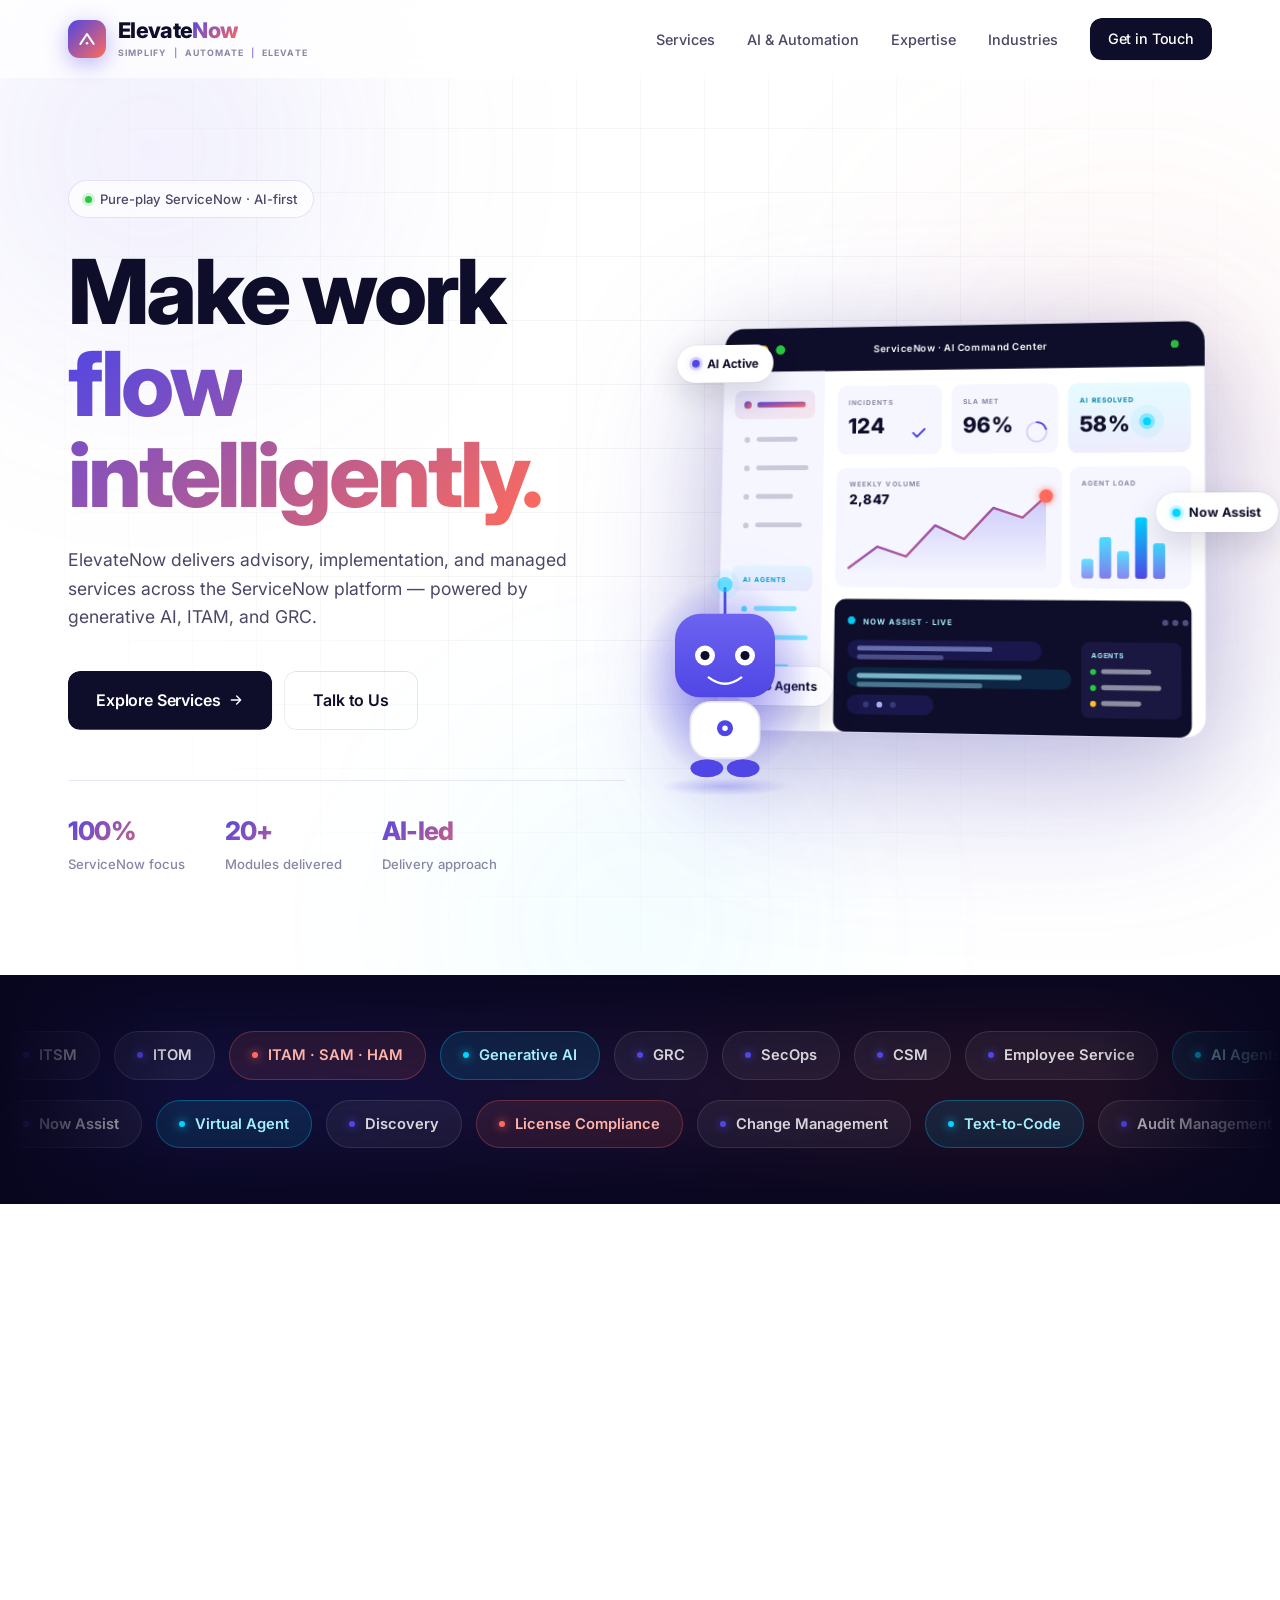
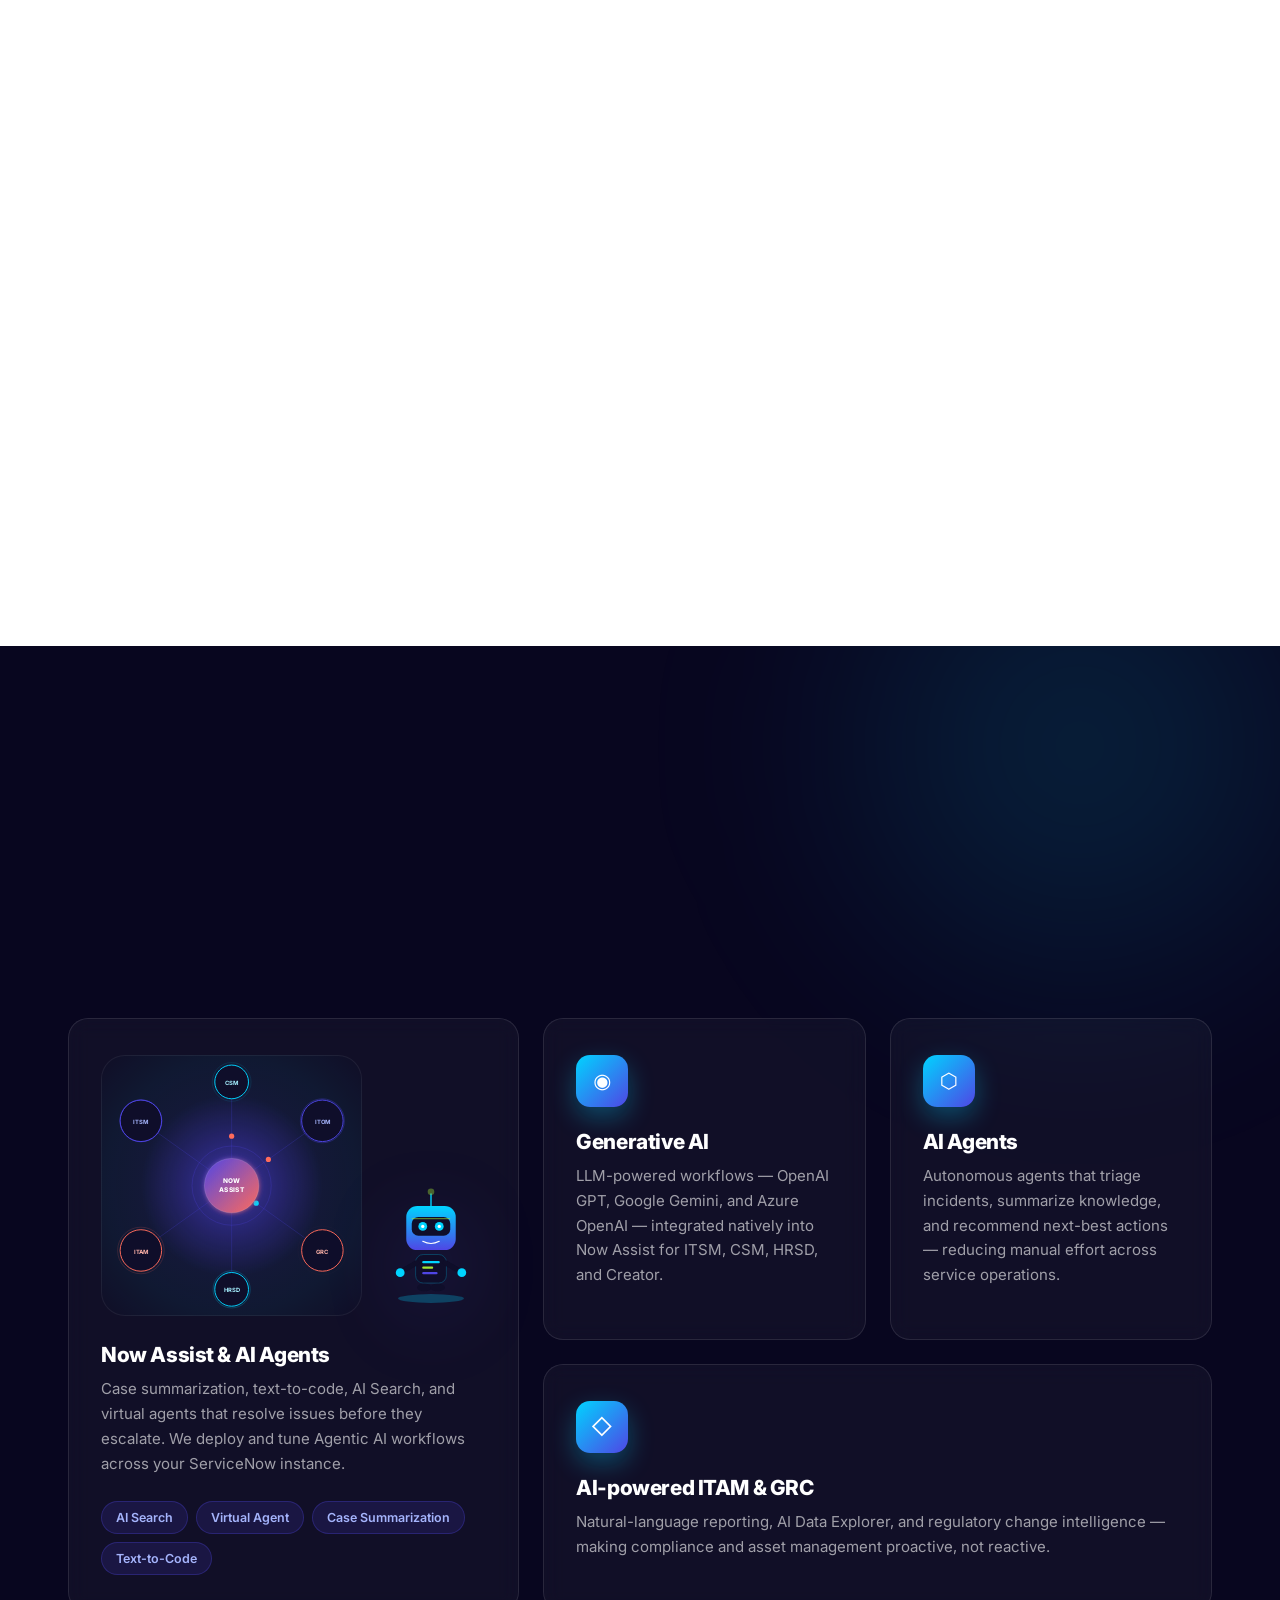
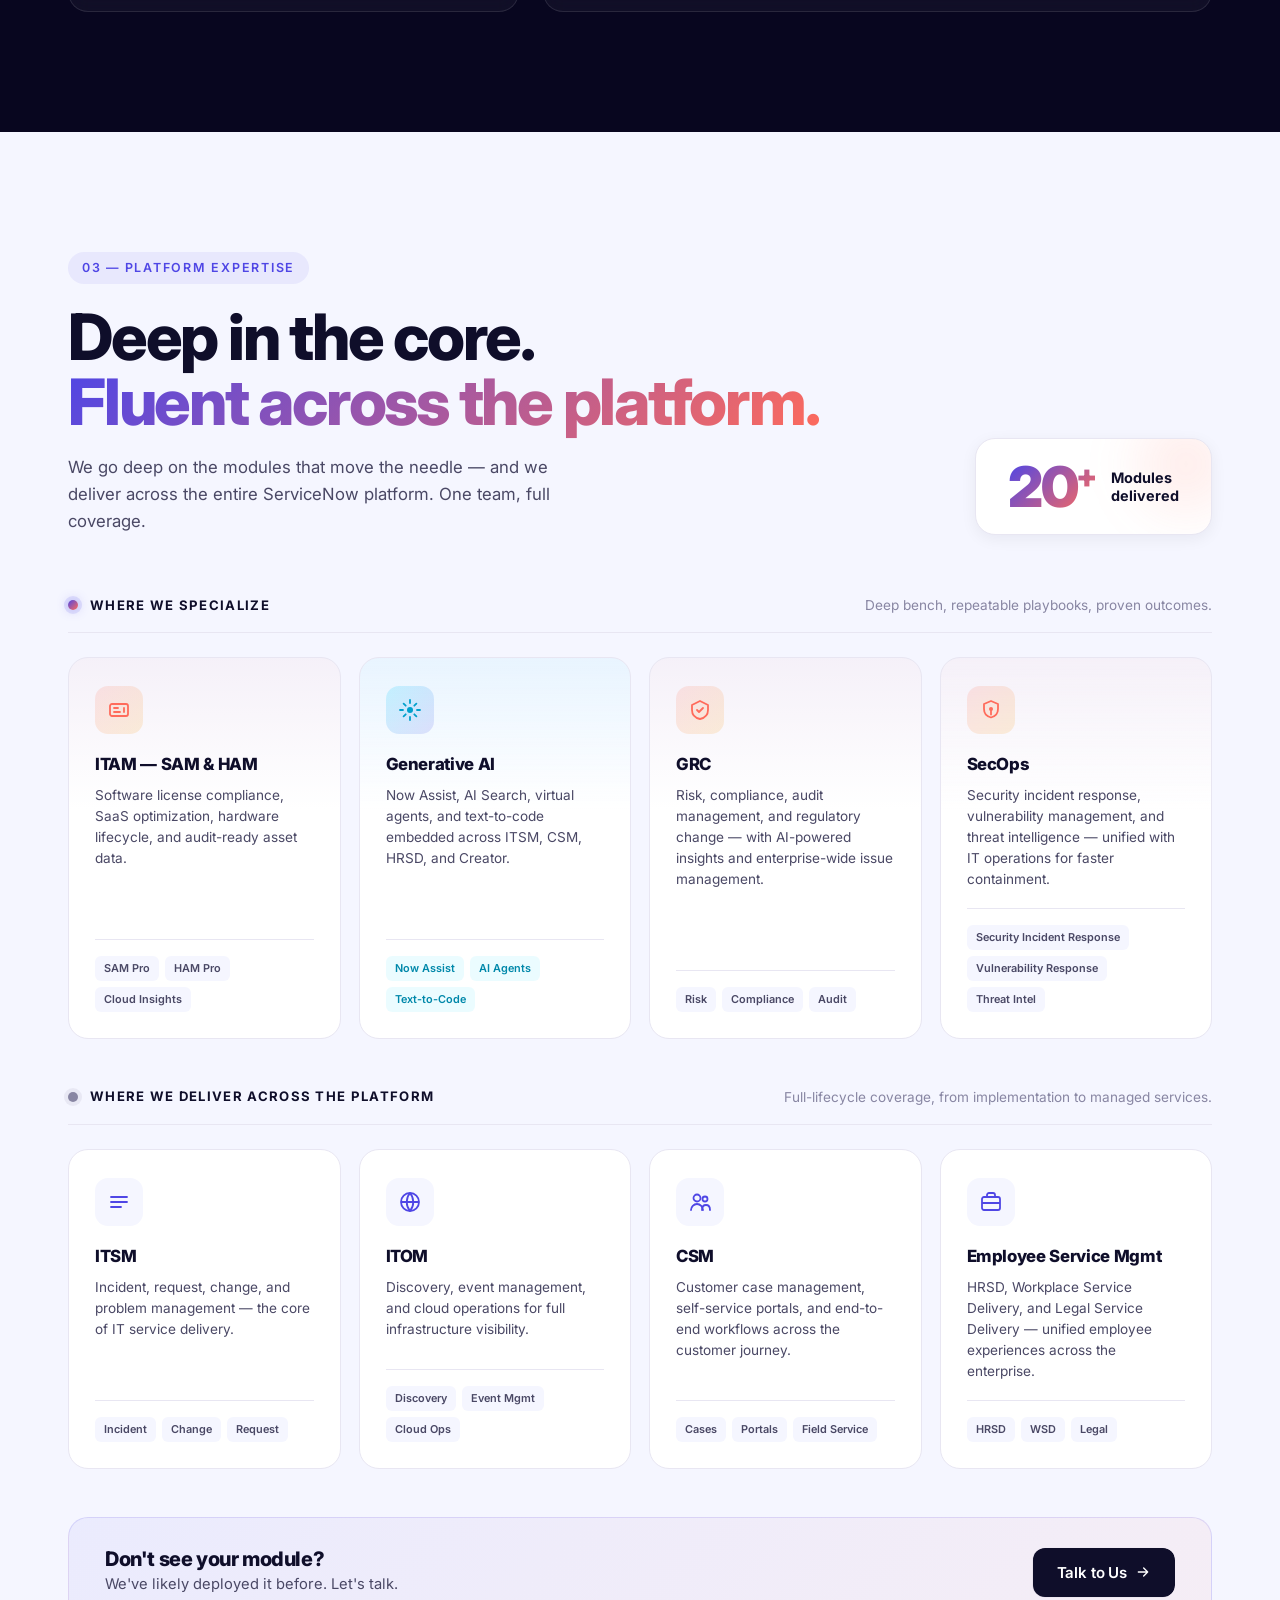
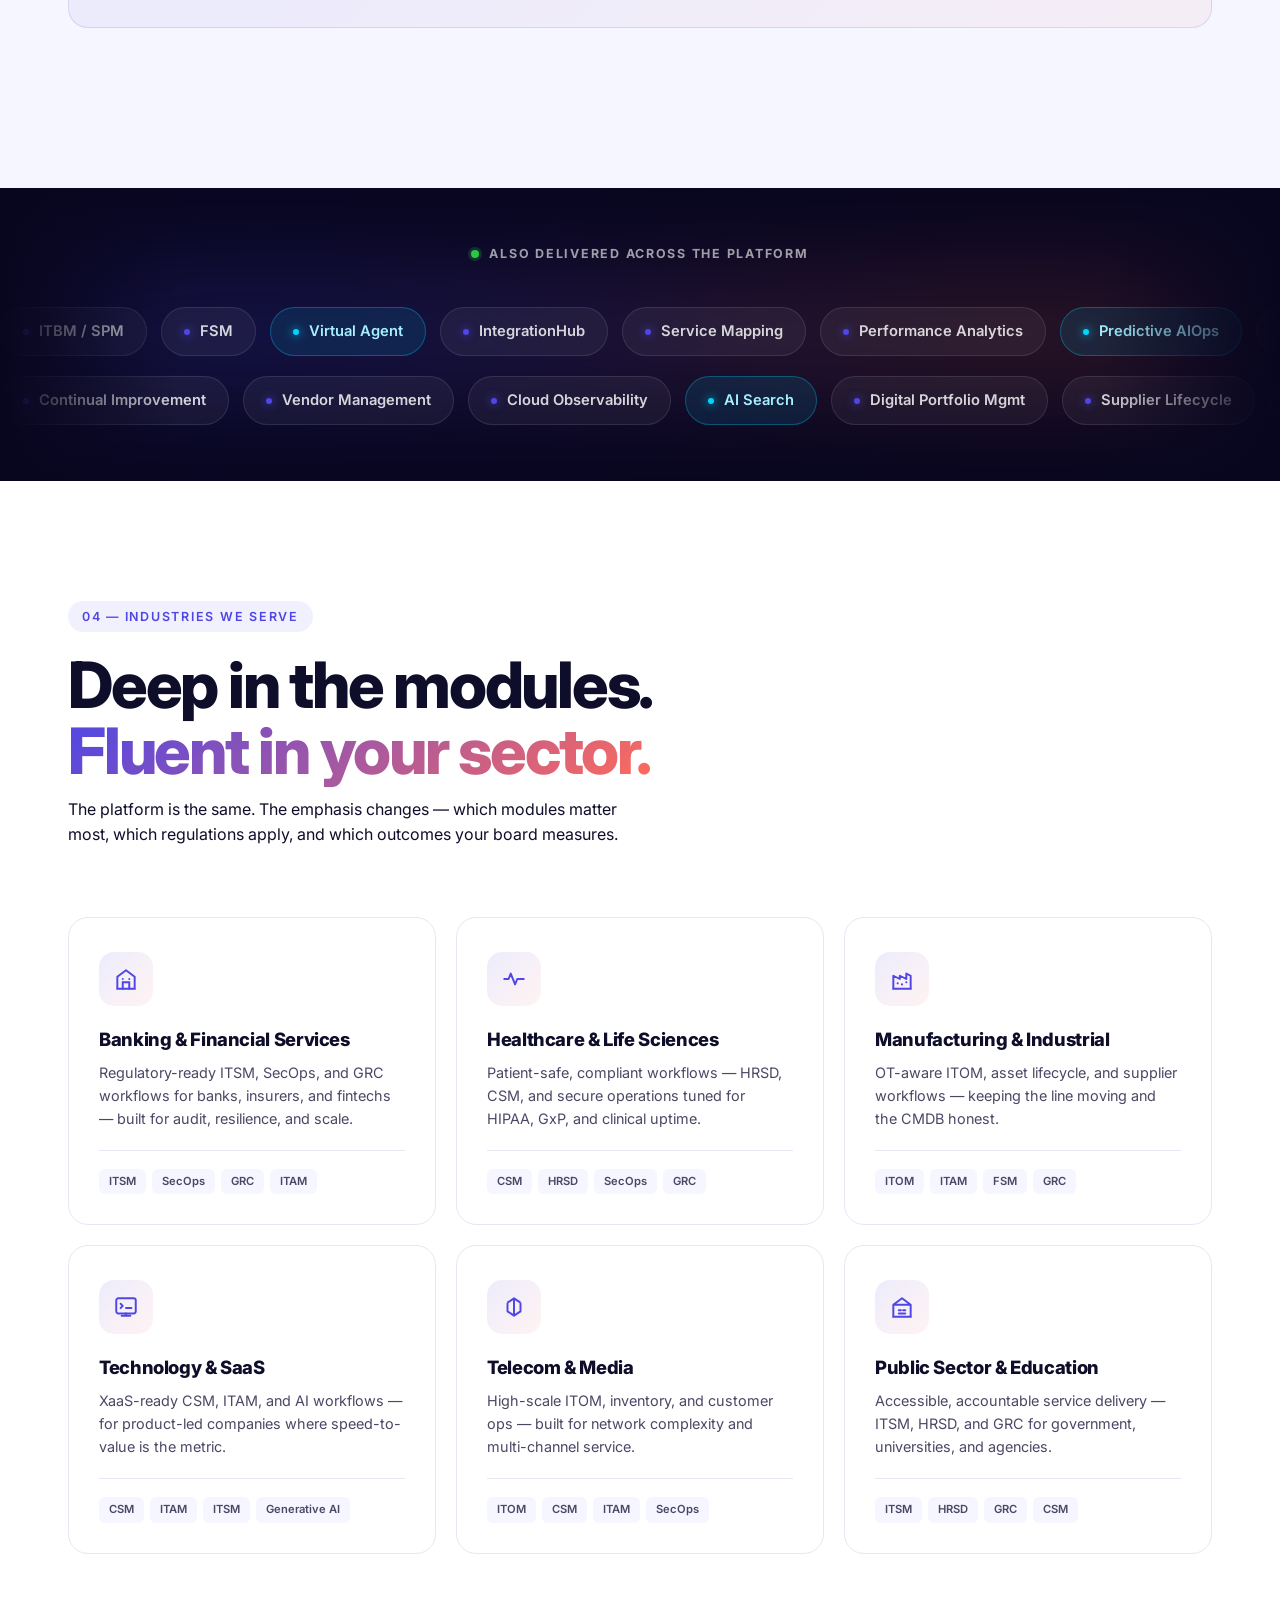
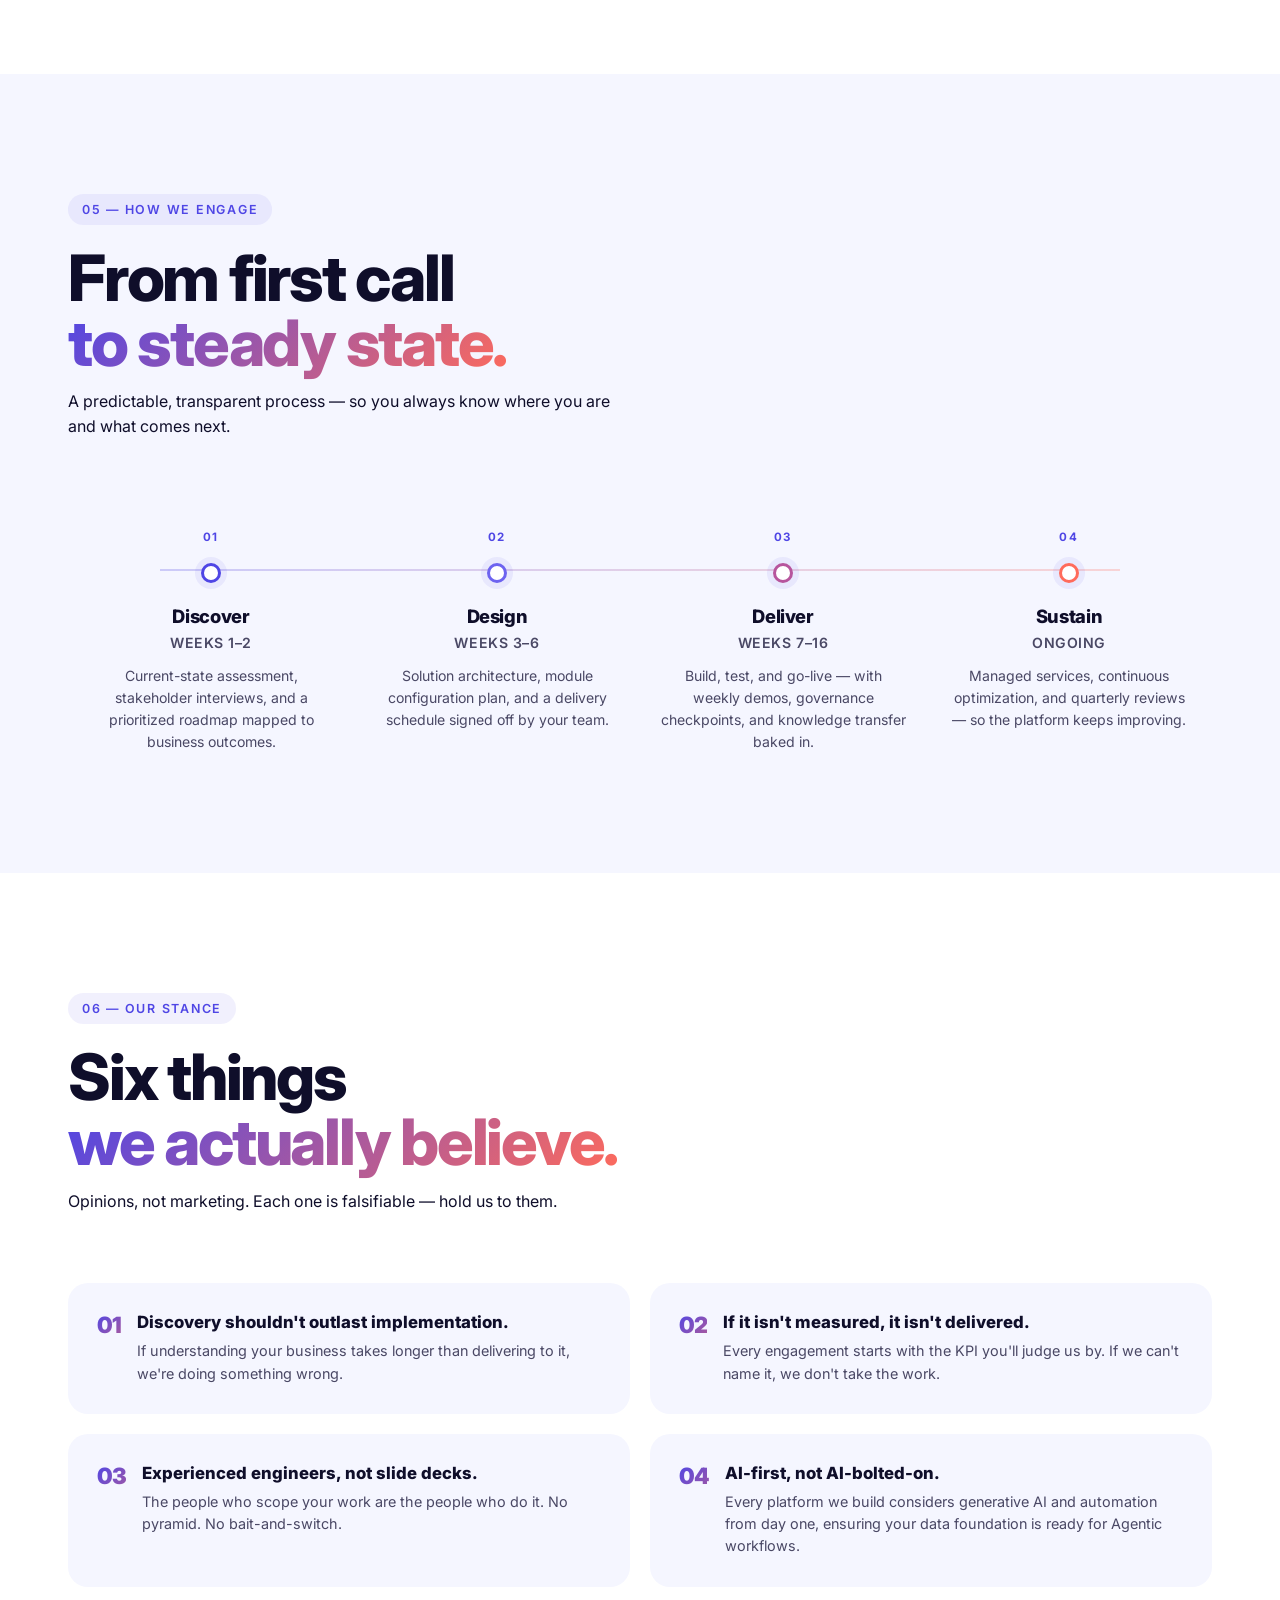
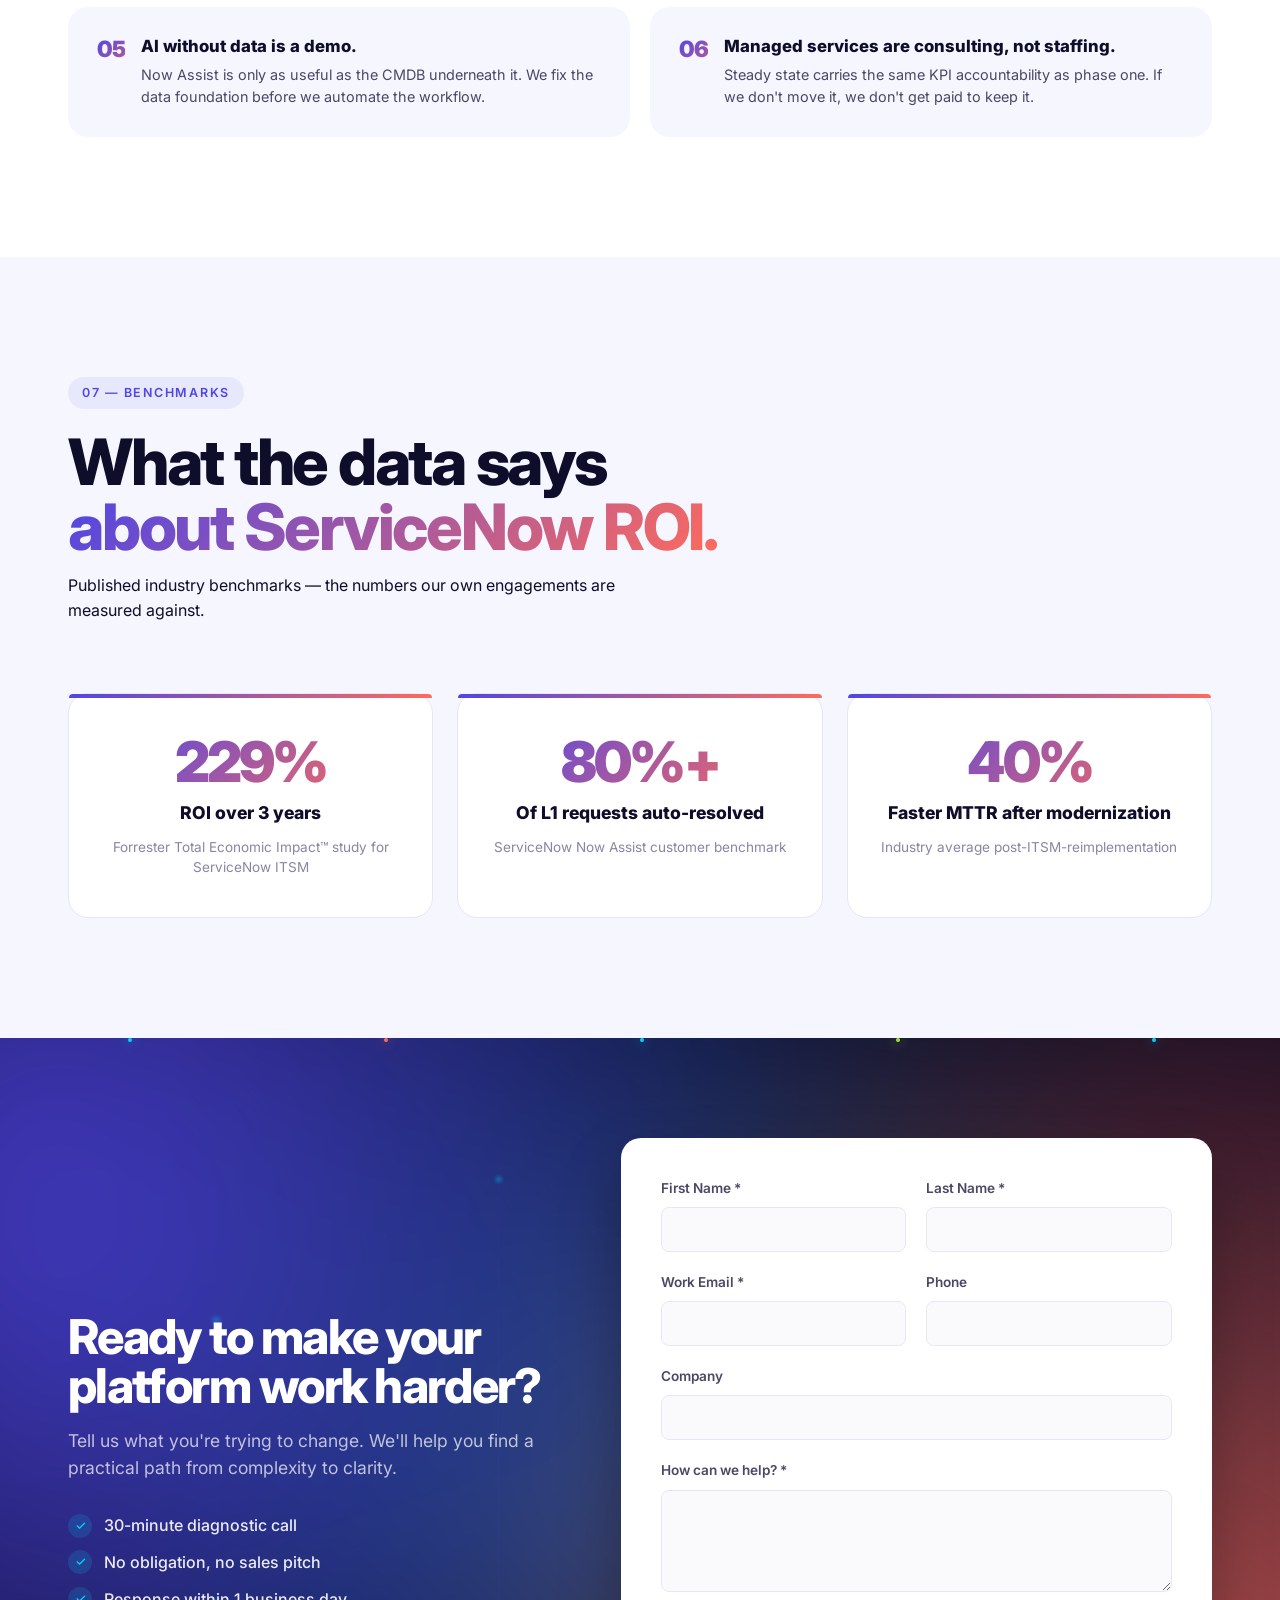
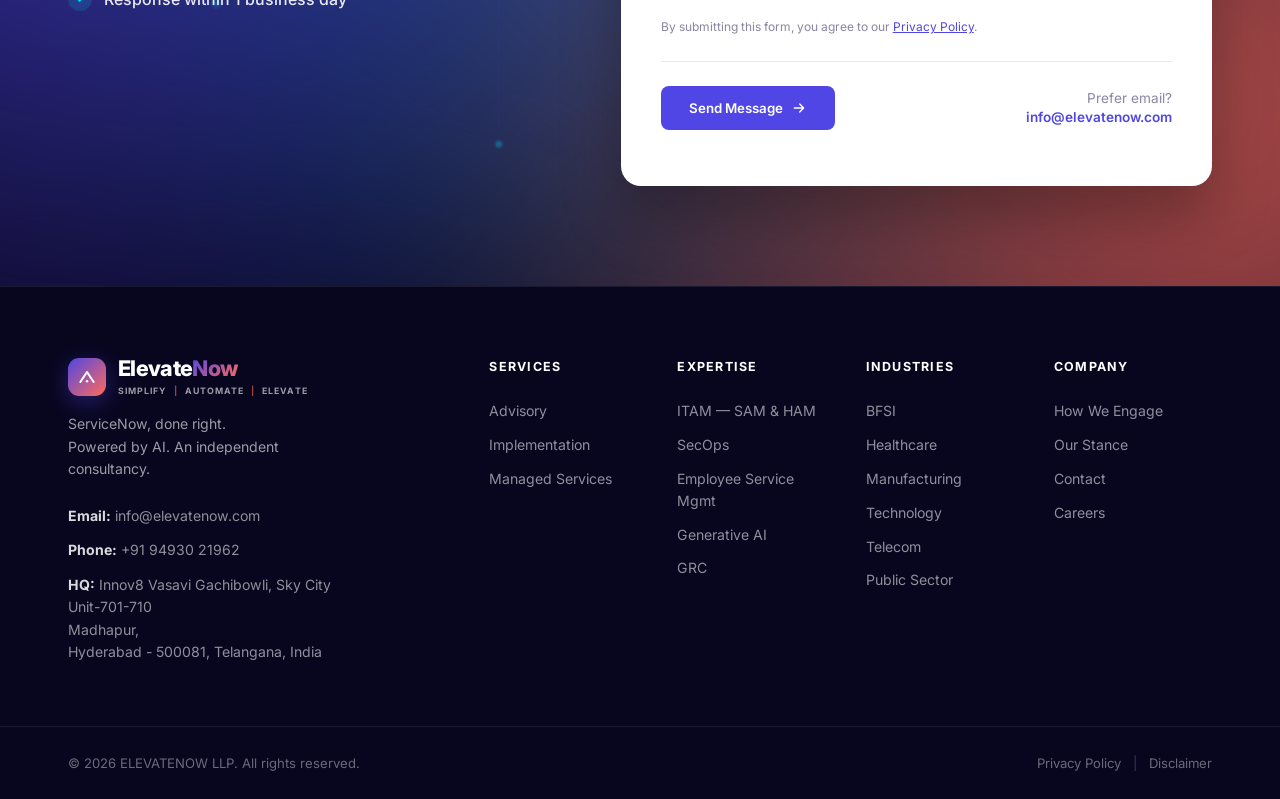
==== index.html @ a88c52c8 "Add files via upload" ====
<!DOCTYPE html>
<html lang="en">
<head>
<meta charset="UTF-8">
<meta name="viewport" content="width=device-width, initial-scale=1.0">
<title>ElevateNow — ServiceNow, AI & Workflow Automation</title>
<meta name="description" content="ElevateNow — pure-play ServiceNow partner. ITSM, ITOM, ITAM, SecOps, GenAI, GRC, and managed services across the platform.">
<link rel="preconnect" href="https://fonts.googleapis.com">
<link rel="preconnect" href="https://fonts.gstatic.com" crossorigin>
<link href="https://fonts.googleapis.com/css2?family=Inter:wght@400;500;600;700;800;900&display=swap" rel="stylesheet">
<link rel="stylesheet" href="css/style.css">
<link rel="stylesheet" href="css/ai-visuals.css">
<link rel="stylesheet" href="css/mascots.css">
<!-- Favicon -->
<link rel="icon" href="data:image/svg+xml,%3Csvg xmlns='http://www.w3.org/2000/svg' viewBox='0 0 32 32'%3E%3Cdefs%3E%3ClinearGradient id='g' x1='0' y1='0' x2='1' y2='1'%3E%3Cstop offset='0%25' stop-color='%234F46E5'/%3E%3Cstop offset='100%25' stop-color='%23FF6B5B'/%3E%3C/linearGradient%3E%3C/defs%3E%3Crect width='32' height='32' rx='8' fill='url(%23g)'/%3E%3Cpath d='M8 22L16 10l8 12' stroke='%23fff' stroke-width='2.5' stroke-linecap='round' stroke-linejoin='round' fill='none'/%3E%3Ccircle cx='16' cy='20' r='1.5' fill='%23fff'/%3E%3C/svg%3E" type="image/svg+xml">
<script type="application/ld+json">
{"@context":"https://schema.org","@type":"Organization","name":"ElevateNow","url":"https://elevatenow.com","description":"Pure-play ServiceNow consulting partner — outcome-anchored scoping, ITSM, ITOM, ITAM, SecOps, GRC, and Generative AI."}
</script>
</head>
<body>

<!-- ===== NAV ===== -->
<nav class="nav">
  <div class="nav-inner">
    <a href="#" class="logo">
      <span class="logo-mark">
        <svg viewBox="0 0 24 24" width="20" height="20" fill="none">
          <path d="M4 18L12 6l8 12" stroke="currentColor" stroke-width="2.5" stroke-linecap="round" stroke-linejoin="round"/>
          <circle cx="12" cy="17" r="1.5" fill="currentColor"/>
        </svg>
      </span>
      <div class="logo-text-wrapper">
        <div class="logo-text-main">
          <span class="logo-elevate">Elevate</span><span class="logo-now">Now</span>
        </div>
        <div class="logo-tagline">
          Simplify <span class="logo-sep">|</span> Automate <span class="logo-sep">|</span> Elevate
        </div>
      </div>
    </a>
    <ul class="nav-links">
      <li><a href="#services">Services</a></li>
      <li><a href="#ai">AI &amp; Automation</a></li>
      <li><a href="#expertise">Expertise</a></li>
      <li><a href="#industries">Industries</a></li>
      <li><a href="#contact" class="btn btn-sm btn-primary">Get in Touch</a></li>
    </ul>
    <button class="nav-burger" aria-label="Menu"><span></span><span></span><span></span></button>
  </div>
</nav>

<!-- ===== HERO ===== -->
<header class="hero">
  <div class="hero-bg">
    <div class="mesh mesh-1"></div>
    <div class="mesh mesh-2"></div>
    <div class="mesh mesh-3"></div>
    <div class="hero-grid"></div>
  </div>

  <div class="container hero-inner">
    <div class="hero-content">
      <div class="hero-pill">
        <span class="dot"></span>
        Pure-play ServiceNow · AI-first
      </div>
      <h1 class="hero-title">
        Make work<br>
        <em>flow intelligently.</em>
      </h1>
      <p class="hero-sub">
        ElevateNow delivers advisory, implementation, and managed services
        across the ServiceNow platform — powered by generative AI, ITAM, and GRC.
      </p>
      <div class="hero-actions">
        <a href="#services" class="btn btn-primary btn-lg">
          Explore Services
          <svg width="16" height="16" viewBox="0 0 24 24" fill="none"><path d="M5 12h14M13 6l6 6-6 6" stroke="currentColor" stroke-width="2" stroke-linecap="round" stroke-linejoin="round"/></svg>
        </a>
        <a href="#contact" class="btn btn-ghost btn-lg">Talk to Us</a>
      </div>
      <div class="hero-metrics">
        <div><strong>100%</strong><span>ServiceNow focus</span></div>
        <div><strong>20+</strong><span>Modules delivered</span></div>
        <div><strong>AI-led</strong><span>Delivery approach</span></div>
      </div>
    </div>

    <!-- HERO DASHBOARD + NOVA -->
    <div class="hero-visual">
      <div class="dashboard-frame">
        <svg viewBox="0 0 520 440" xmlns="http://www.w3.org/2000/svg" class="hero-svg">
          <defs>
            <linearGradient id="hGradA" x1="0" y1="0" x2="1" y2="1">
              <stop offset="0%" stop-color="#4F46E5"/>
              <stop offset="100%" stop-color="#FF6B5B"/>
            </linearGradient>
            <linearGradient id="hGradB" x1="0" y1="0" x2="0" y2="1">
              <stop offset="0%" stop-color="#00D4FF"/>
              <stop offset="100%" stop-color="#4F46E5"/>
            </linearGradient>
            <linearGradient id="hArea" x1="0" y1="0" x2="0" y2="1">
              <stop offset="0%" stop-color="#4F46E5" stop-opacity="0.25"/>
              <stop offset="100%" stop-color="#4F46E5" stop-opacity="0"/>
            </linearGradient>
            <filter id="hGlow" x="-50%" y="-50%" width="200%" height="200%">
              <feGaussianBlur stdDeviation="4" result="blur"/>
              <feMerge>
                <feMergeNode in="blur"/>
                <feMergeNode in="SourceGraphic"/>
              </feMerge>
            </filter>
          </defs>

          <rect x="10" y="10" width="500" height="420" rx="20" fill="#fff" stroke="#E8E6F2"/>
          <rect x="10" y="10" width="500" height="46" rx="20" fill="#0F0E2A"/>
          <rect x="10" y="36" width="500" height="20" fill="#0F0E2A"/>
          <circle cx="34" cy="33" r="5" fill="#FF5F57"/>
          <circle cx="52" cy="33" r="5" fill="#FEBC2E"/>
          <circle cx="70" cy="33" r="5" fill="#28C840"/>
          <text x="260" y="37" text-anchor="middle" fill="#fff" font-size="10" font-weight="600" font-family="Inter" letter-spacing="0.5">ServiceNow · AI Command Center</text>
          <circle cx="480" cy="33" r="4" fill="#28C840"><animate attributeName="opacity" values="1;0.3;1" dur="1.8s" repeatCount="indefinite"/></circle>

          <rect x="10" y="56" width="108" height="374" fill="#F5F6FF"/>
          <rect x="10" y="410" width="108" height="20" fill="#F5F6FF"/>
          <rect x="22" y="76" width="86" height="30" rx="8" fill="url(#hGradA)" opacity="0.12"/>
          <circle cx="36" cy="91" r="4" fill="url(#hGradA)"/>
          <rect x="46" y="88" width="52" height="6" rx="3" fill="url(#hGradA)"/>
          <circle cx="36" cy="128" r="3" fill="#8886A3" opacity="0.4"/><rect x="46" y="125" width="44" height="5" rx="2.5" fill="#8886A3" opacity="0.4"/>
          <circle cx="36" cy="158" r="3" fill="#8886A3" opacity="0.4"/><rect x="46" y="155" width="56" height="5" rx="2.5" fill="#8886A3" opacity="0.4"/>
          <circle cx="36" cy="188" r="3" fill="#8886A3" opacity="0.4"/><rect x="46" y="185" width="40" height="5" rx="2.5" fill="#8886A3" opacity="0.4"/>
          <circle cx="36" cy="218" r="3" fill="#8886A3" opacity="0.4"/><rect x="46" y="215" width="50" height="5" rx="2.5" fill="#8886A3" opacity="0.4"/>
          <rect x="22" y="260" width="86" height="26" rx="8" fill="url(#hGradB)" opacity="0.08"/>
          <text x="34" y="277" font-size="7" font-weight="700" font-family="Inter" fill="#00A0CC" letter-spacing="1">AI AGENTS</text>
          <circle cx="36" cy="305" r="3" fill="#00D4FF" opacity="0.7"/><rect x="46" y="302" width="46" height="5" rx="2.5" fill="#00D4FF" opacity="0.5"/>
          <circle cx="36" cy="335" r="3" fill="#00D4FF" opacity="0.7"/><rect x="46" y="332" width="58" height="5" rx="2.5" fill="#00D4FF" opacity="0.5"/>
          <circle cx="36" cy="365" r="3" fill="#00D4FF" opacity="0.7"/><rect x="46" y="362" width="38" height="5" rx="2.5" fill="#00D4FF" opacity="0.5"/>

          <rect x="132" y="72" width="110" height="72" rx="10" fill="#F5F6FF"/>
          <text x="144" y="92" font-size="7" font-weight="700" font-family="Inter" fill="#8886A3" letter-spacing="1">INCIDENTS</text>
          <text x="144" y="122" font-size="22" font-weight="800" font-family="Inter" fill="#0F0E2A">124</text>
          <path d="M212 122 l4 4 l8 -8" stroke="#4F46E5" stroke-width="2" fill="none" stroke-linecap="round" stroke-linejoin="round"/>
          <rect x="252" y="72" width="110" height="72" rx="10" fill="#F5F6FF"/>
          <text x="264" y="92" font-size="7" font-weight="700" font-family="Inter" fill="#8886A3" letter-spacing="1">SLA MET</text>
          <text x="264" y="122" font-size="22" font-weight="800" font-family="Inter" fill="#0F0E2A">96%</text>
          <circle cx="340" cy="122" r="10" fill="none" stroke="#4F46E5" stroke-width="2" opacity="0.2"/>
          <path d="M340 112 a10 10 0 0 1 9.5 7" stroke="#4F46E5" stroke-width="2" fill="none" stroke-linecap="round"/>
          <rect x="372" y="72" width="124" height="72" rx="10" fill="url(#hGradB)" opacity="0.1"/>
          <text x="384" y="92" font-size="7" font-weight="700" font-family="Inter" fill="#0088AA" letter-spacing="1">AI RESOLVED</text>
          <text x="384" y="122" font-size="22" font-weight="800" font-family="Inter" fill="#0F0E2A">58%</text>
          <circle cx="452" cy="112" r="14" fill="#00D4FF" opacity="0.15"><animate attributeName="r" values="14;18;14" dur="2.5s" repeatCount="indefinite"/><animate attributeName="opacity" values="0.15;0.05;0.15" dur="2.5s" repeatCount="indefinite"/></circle>
          <circle cx="452" cy="112" r="8" fill="#00D4FF" opacity="0.4"/><circle cx="452" cy="112" r="4" fill="#00D4FF"/>

          <rect x="132" y="158" width="234" height="124" rx="10" fill="#F5F6FF"/>
          <text x="146" y="178" font-size="7" font-weight="700" font-family="Inter" fill="#8886A3" letter-spacing="1">WEEKLY VOLUME</text>
          <text x="146" y="196" font-size="14" font-weight="800" font-family="Inter" fill="#0F0E2A">2,847</text>
          <path d="M146 262 L176 240 L206 250 L236 218 L266 232 L296 200 L326 210 L350 188 L350 268 L146 268 Z" fill="url(#hArea)"/>
          <path d="M146 262 L176 240 L206 250 L236 218 L266 232 L296 200 L326 210 L350 188" stroke="url(#hGradA)" stroke-width="2.5" fill="none" stroke-linecap="round" stroke-linejoin="round" stroke-dasharray="350" stroke-dashoffset="350"><animate attributeName="stroke-dashoffset" from="350" to="0" dur="2s" fill="freeze"/></path>
          <circle cx="350" cy="188" r="5" fill="#FF6B5B" filter="url(#hGlow)"><animate attributeName="r" values="5;7;5" dur="2s" repeatCount="indefinite"/></circle>

          <rect x="374" y="158" width="122" height="124" rx="10" fill="#F5F6FF"/>
          <text x="386" y="178" font-size="7" font-weight="700" font-family="Inter" fill="#8886A3" letter-spacing="1">AGENT LOAD</text>
          <rect x="386" y="252" width="12" height="20" rx="3" fill="url(#hGradB)" opacity="0.6"/><rect x="404" y="230" width="12" height="42" rx="3" fill="url(#hGradB)" opacity="0.7"/>
          <rect x="422" y="244" width="12" height="28" rx="3" fill="url(#hGradB)" opacity="0.65"/><rect x="440" y="210" width="12" height="62" rx="3" fill="url(#hGradB)"/>
          <rect x="458" y="236" width="12" height="36" rx="3" fill="url(#hGradB)" opacity="0.75"/>

          <rect x="132" y="294" width="364" height="136" rx="12" fill="#0F0E2A"/>
          <circle cx="150" cy="316" r="4" fill="#00D4FF"><animate attributeName="opacity" values="1;0.3;1" dur="1.8s" repeatCount="indefinite"/></circle>
          <text x="162" y="320" font-size="8" font-weight="700" font-family="Inter" fill="#A5EFFF" letter-spacing="1">NOW ASSIST · LIVE</text>
          <circle cx="470" cy="316" r="3" fill="#A5B4FC" opacity="0.4"/><circle cx="480" cy="316" r="3" fill="#A5B4FC" opacity="0.4"/><circle cx="490" cy="316" r="3" fill="#A5B4FC" opacity="0.4"/>
          <rect x="146" y="336" width="200" height="20" rx="10" fill="#4F46E5" opacity="0.18"/><rect x="156" y="342" width="140" height="5" rx="2.5" fill="#A5B4FC" opacity="0.55"/><rect x="156" y="351" width="90" height="5" rx="2.5" fill="#A5B4FC" opacity="0.35"/>
          <rect x="146" y="364" width="230" height="20" rx="10" fill="#00D4FF" opacity="0.12"/><rect x="156" y="370" width="170" height="5" rx="2.5" fill="#A5EFFF" opacity="0.7"/><rect x="156" y="379" width="130" height="5" rx="2.5" fill="#A5EFFF" opacity="0.4"/>
          <rect x="146" y="392" width="90" height="20" rx="10" fill="#4F46E5" opacity="0.18"/>
          <circle cx="166" cy="402" r="3" fill="#A5B4FC"><animate attributeName="opacity" values="1;0.2;1" dur="1.4s" repeatCount="indefinite"/></circle>
          <circle cx="180" cy="402" r="3" fill="#A5B4FC"><animate attributeName="opacity" values="0.2;1;0.2" dur="1.4s" repeatCount="indefinite"/></circle>
          <circle cx="194" cy="402" r="3" fill="#A5B4FC"><animate attributeName="opacity" values="1;0.2;1" dur="1.4s" repeatCount="indefinite"/></circle>
          <rect x="386" y="336" width="100" height="76" rx="8" fill="#1A1840"/>
          <text x="396" y="352" font-size="7" font-weight="700" font-family="Inter" fill="#A5EFFF" letter-spacing="0.8">AGENTS</text>
          <circle cx="398" cy="366" r="3" fill="#28C840"/><rect x="406" y="363" width="50" height="5" rx="2.5" fill="#fff" opacity="0.5"/>
          <circle cx="398" cy="382" r="3" fill="#28C840"/><rect x="406" y="379" width="60" height="5" rx="2.5" fill="#fff" opacity="0.5"/>
          <circle cx="398" cy="398" r="3" fill="#FEBC2E"/><rect x="406" y="395" width="40" height="5" rx="2.5" fill="#fff" opacity="0.5"/>
        </svg>

        <div class="dash-chip dash-chip-1"><span class="dash-chip-dot"></span> AI Active</div>
        <div class="dash-chip dash-chip-2"><span class="dash-chip-dot dash-chip-dot-cyan"></span> Now Assist</div>
        <div class="dash-chip dash-chip-3"><span class="dash-chip-dot dash-chip-dot-warm"></span> 6 Agents</div>
      </div>

      <!-- NOVA -->
      <div class="mascot mascot-nova" data-mascot="nova" aria-hidden="true">
        <svg viewBox="0 0 220 260" xmlns="http://www.w3.org/2000/svg">
          <defs>
            <linearGradient id="novaHead" x1="0" y1="0" x2="0" y2="1"><stop offset="0%" stop-color="#6D63F0"/><stop offset="100%" stop-color="#4F46E5"/></linearGradient>
            <radialGradient id="novaGlow"><stop offset="0%" stop-color="#4F46E5" stop-opacity="0.55"/><stop offset="100%" stop-color="#4F46E5" stop-opacity="0"/></radialGradient>
            <radialGradient id="novaGround"><stop offset="0%" stop-color="#4F46E5" stop-opacity="0.3"/><stop offset="100%" stop-color="#4F46E5" stop-opacity="0"/></radialGradient>
          </defs>
          <ellipse cx="110" cy="248" rx="70" ry="10" fill="url(#novaGround)"/>
          <ellipse cx="110" cy="130" rx="95" ry="110" fill="url(#novaGlow)"/>
          <line x1="110" y1="30" x2="110" y2="58" stroke="#4F46E5" stroke-width="3" stroke-linecap="round"/>
          <circle cx="110" cy="26" r="7" fill="#00D4FF"><animate attributeName="opacity" values="1;0.3;1" dur="1.6s" repeatCount="indefinite"/><animate attributeName="r" values="7;9;7" dur="1.6s" repeatCount="indefinite"/></circle>
          <circle cx="110" cy="26" r="12" fill="#00D4FF" opacity="0.2"><animate attributeName="r" values="12;18;12" dur="1.6s" repeatCount="indefinite"/><animate attributeName="opacity" values="0.2;0;0.2" dur="1.6s" repeatCount="indefinite"/></circle>
          <rect x="55" y="58" width="110" height="92" rx="28" fill="url(#novaHead)"/>
          <g class="mascot-eyes">
            <circle class="eye eye-left" cx="88" cy="104" r="11" fill="#fff"/><circle class="eye eye-right" cx="132" cy="104" r="11" fill="#fff"/>
            <circle class="pupil pupil-left" cx="88" cy="104" r="5" fill="#0F0E2A"/><circle class="pupil pupil-right" cx="132" cy="104" r="5" fill="#0F0E2A"/>
          </g>
          <path d="M92 128 Q110 142 128 128" stroke="#fff" stroke-width="2.5" fill="none" stroke-linecap="round"/>
          <rect x="72" y="155" width="76" height="62" rx="22" fill="#fff" stroke="#E8E6F2" stroke-width="2"/>
          <circle cx="110" cy="184" r="7" fill="#4F46E5"><animate attributeName="r" values="7;9;7" dur="2s" repeatCount="indefinite"/></circle>
          <circle cx="110" cy="184" r="3" fill="#fff"/>
          <ellipse cx="90" cy="228" rx="18" ry="10" fill="#4F46E5"/><ellipse cx="130" cy="228" rx="18" ry="10" fill="#4F46E5"/>
        </svg>
        <div class="mascot-bubble">Hi, I'm Nova!<br><span>Your AI guide.</span></div>
      </div>

      <!-- NOVA CHAT PANEL -->
      <div class="nova-chat" id="novaChat" hidden>
        <div class="nova-chat-head">
          <div class="nova-chat-title">
            <span class="nova-chat-dot"></span><strong>Nova</strong><span class="nova-chat-sub">AI Assistant</span>
          </div>
          <button class="nova-chat-close" id="novaChatClose" aria-label="Close chat">✕</button>
        </div>
        <div class="nova-chat-body">
          <div class="nova-chat-messages" id="novaChatMessages">
            <div class="nova-msg nova-msg-bot">Hi! I'm Nova — pick a question below and I'll point you in the right direction.</div>
          </div>
        </div>
        <div class="nova-chat-questions" id="novaChatQuestions">
          <button data-q="about">How are you different?</button>
          <button data-q="ai">What's your AI stance?</button>
          <button data-q="industries">Which industries do you serve?</button>
          <button data-q="start">How do I get started?</button>
        </div>
      </div>
    </div>
  </div>
</header>

<!-- ===== MARQUEE BAND 1 ===== -->
<section class="marquee">
  <div class="marquee-glow"></div>
  <div class="marquee-row">
    <div class="marquee-track">
      <span class="pill">ITSM</span><span class="pill">ITOM</span><span class="pill pill-accent">ITAM · SAM · HAM</span><span class="pill pill-ai">Generative AI</span><span class="pill">GRC</span><span class="pill">SecOps</span><span class="pill">CSM</span><span class="pill">Employee Service</span><span class="pill pill-ai">AI Agents</span>
      <span class="pill">ITSM</span><span class="pill">ITOM</span><span class="pill pill-accent">ITAM · SAM · HAM</span><span class="pill pill-ai">Generative AI</span><span class="pill">GRC</span><span class="pill">SecOps</span><span class="pill">CSM</span><span class="pill">Employee Service</span><span class="pill pill-ai">AI Agents</span>
    </div>
  </div>
  <div class="marquee-row marquee-row-reverse">
    <div class="marquee-track">
      <span class="pill">Now Assist</span><span class="pill pill-ai">Virtual Agent</span><span class="pill">Discovery</span><span class="pill pill-accent">License Compliance</span><span class="pill">Change Management</span><span class="pill pill-ai">Text-to-Code</span><span class="pill">Audit Management</span><span class="pill">Integrations</span>
      <span class="pill">Now Assist</span><span class="pill pill-ai">Virtual Agent</span><span class="pill">Discovery</span><span class="pill pill-accent">License Compliance</span><span class="pill">Change Management</span><span class="pill pill-ai">Text-to-Code</span><span class="pill">Audit Management</span><span class="pill">Integrations</span>
    </div>
  </div>
</section>

<!-- ===== SERVICES ===== -->
<section class="section" id="services">
  <div class="container">
    <div class="section-head">
      <p class="eyebrow">01 — What we do</p>
      <h2>Three service lines.<br>One platform focus.</h2>
    </div>

    <div class="bento">
      <article class="bento-card bento-large">
        <div class="bento-glow"></div>
        <div class="bento-icon">◆</div>
        <h3>Advisory &amp; Strategy</h3>
        <p>We build the business case before we build anything else. Platform assessments, roadmap design, and a plan that actually makes sense.</p>
        
        <div class="bento-steps">
          <div class="bento-step">
            <span class="step-num">01</span>
            <div>
              <strong>Current-state assessment</strong>
              <p>We audit your existing instance, workflows, and gaps to establish a real baseline.</p>
            </div>
          </div>
          <div class="bento-step">
            <span class="step-num">02</span>
            <div>
              <strong>Prioritized roadmap</strong>
              <p>A phased plan mapped directly to your business goals, not just a feature list.</p>
            </div>
          </div>
          <div class="bento-step">
            <span class="step-num">03</span>
            <div>
              <strong>ROI modelling</strong>
              <p>The hard numbers and business case required to secure executive buy-in.</p>
            </div>
          </div>
        </div>
      </article>

      <article class="bento-card">
        <div class="bento-icon">▲</div>
        <h3>Implementation</h3>
        <p>Clean builds delivered with governance — ITSM, ITOM, CSM, HRSD, and custom apps.</p>
      </article>

      <article class="bento-card">
        <div class="bento-icon">●</div>
        <h3>Managed Services</h3>
        <p>24/7 platform support, continuous optimization, and proactive health monitoring.</p>
      </article>
    </div>
  </div>
</section>

<!-- ===== AI SECTION ===== -->
<section class="section section-dark" id="ai">
  <div class="ai-bg"><div class="ai-mesh"></div></div>
  <div class="container">
    <div class="section-head section-head-light">
      <p class="eyebrow eyebrow-light">02 — AI &amp; Automation</p>
      <h2>Generative AI,<br>built into every workflow.</h2>
    </div>

    <div class="ai-grid">
      <div class="ai-card ai-card-main">
        <div class="ai-hero-visual">
          <div class="ai-network-frame">
            <svg viewBox="0 0 400 400" xmlns="http://www.w3.org/2000/svg" class="ai-network-svg">
              <defs>
                <linearGradient id="nGradCore" x1="0" y1="0" x2="1" y2="1"><stop offset="0%" stop-color="#4F46E5"/><stop offset="100%" stop-color="#FF6B5B"/></linearGradient>
                <radialGradient id="nCoreGlow"><stop offset="0%" stop-color="#4F46E5" stop-opacity="0.6"/><stop offset="100%" stop-color="#4F46E5" stop-opacity="0"/></radialGradient>
                <filter id="nGlow"><feGaussianBlur stdDeviation="4" result="b"/><feMerge><feMergeNode in="b"/><feMergeNode in="SourceGraphic"/></feMerge></filter>
              </defs>
              <circle cx="200" cy="200" r="140" fill="url(#nCoreGlow)"/>
              <g stroke="#4F46E5" stroke-width="1" opacity="0.35">
                <line x1="200" y1="200" x2="60" y2="100"/><line x1="200" y1="200" x2="340" y2="100"/><line x1="200" y1="200" x2="60" y2="300"/><line x1="200" y1="200" x2="340" y2="300"/><line x1="200" y1="200" x2="200" y2="40"/><line x1="200" y1="200" x2="200" y2="360"/>
              </g>
              <circle r="4" fill="#00D4FF"><animateMotion dur="3s" repeatCount="indefinite" path="M200,200 L60,100"/></circle>
              <circle r="4" fill="#FF6B5B"><animateMotion dur="3.5s" repeatCount="indefinite" path="M340,100 L200,200"/></circle>
              <circle r="4" fill="#00D4FF"><animateMotion dur="4s" repeatCount="indefinite" path="M200,200 L340,300"/></circle>
              <circle r="4" fill="#A3E635"><animateMotion dur="3.2s" repeatCount="indefinite" path="M60,300 L200,200"/></circle>
              <circle r="4" fill="#FF6B5B"><animateMotion dur="3.6s" repeatCount="indefinite" path="M200,40 L200,200"/></circle>
              <circle r="4" fill="#00D4FF"><animateMotion dur="4.2s" repeatCount="indefinite" path="M200,200 L200,360"/></circle>
              <circle cx="200" cy="200" r="60" fill="none" stroke="#4F46E5" stroke-width="1" opacity="0.4"><animate attributeName="r" values="60;80;60" dur="3s" repeatCount="indefinite"/><animate attributeName="opacity" values="0.4;0;0.4" dur="3s" repeatCount="indefinite"/></circle>
              <circle cx="200" cy="200" r="42" fill="url(#nGradCore)" filter="url(#nGlow)"/>
              <circle cx="200" cy="200" r="42" fill="none" stroke="#fff" stroke-width="0.5" opacity="0.4"/>
              <text x="200" y="196" text-anchor="middle" fill="#fff" font-size="10" font-weight="800" font-family="Inter" letter-spacing="0.5">NOW</text>
              <text x="200" y="210" text-anchor="middle" fill="#fff" font-size="10" font-weight="800" font-family="Inter" letter-spacing="0.5">ASSIST</text>
              <g>
                <circle cx="60" cy="100" r="32" fill="#0F0E2A" stroke="#4F46E5" stroke-width="1.5"/><circle cx="60" cy="100" r="32" fill="none" stroke="#4F46E5" stroke-width="1.5" opacity="0.5"><animate attributeName="r" values="32;38;32" dur="3s" repeatCount="indefinite"/><animate attributeName="opacity" values="0.5;0;0.5" dur="3s" repeatCount="indefinite"/></circle><text x="60" y="105" text-anchor="middle" fill="#A5B4FC" font-size="9" font-weight="700" font-family="Inter">ITSM</text>
                <circle cx="340" cy="100" r="32" fill="#0F0E2A" stroke="#4F46E5" stroke-width="1.5"/><circle cx="340" cy="100" r="32" fill="none" stroke="#4F46E5" stroke-width="1.5" opacity="0.5"><animate attributeName="r" values="32;38;32" dur="3.2s" repeatCount="indefinite"/><animate attributeName="opacity" values="0.5;0;0.5" dur="3.2s" repeatCount="indefinite"/></circle><text x="340" y="105" text-anchor="middle" fill="#A5B4FC" font-size="9" font-weight="700" font-family="Inter">ITOM</text>
                <circle cx="60" cy="300" r="32" fill="#0F0E2A" stroke="#FF6B5B" stroke-width="1.5"/><circle cx="60" cy="300" r="32" fill="none" stroke="#FF6B5B" stroke-width="1.5" opacity="0.5"><animate attributeName="r" values="32;38;32" dur="3.4s" repeatCount="indefinite"/><animate attributeName="opacity" values="0.5;0;0.5" dur="3.4s" repeatCount="indefinite"/></circle><text x="60" y="305" text-anchor="middle" fill="#FFB3A8" font-size="9" font-weight="700" font-family="Inter">ITAM</text>
                <circle cx="340" cy="300" r="32" fill="#0F0E2A" stroke="#FF6B5B" stroke-width="1.5"/><circle cx="340" cy="300" r="32" fill="none" stroke="#FF6B5B" stroke-width="1.5" opacity="0.5"><animate attributeName="r" values="32;38;32" dur="3.6s" repeatCount="indefinite"/><animate attributeName="opacity" values="0.5;0;0.5" dur="3.6s" repeatCount="indefinite"/></circle><text x="340" y="305" text-anchor="middle" fill="#FFB3A8" font-size="9" font-weight="700" font-family="Inter">GRC</text>
                <circle cx="200" cy="40" r="26" fill="#0F0E2A" stroke="#00D4FF" stroke-width="1.5"/><circle cx="200" cy="40" r="26" fill="none" stroke="#00D4FF" stroke-width="1.5" opacity="0.5"><animate attributeName="r" values="26;31;26" dur="3.8s" repeatCount="indefinite"/><animate attributeName="opacity" values="0.5;0;0.5" dur="3.8s" repeatCount="indefinite"/></circle><text x="200" y="44" text-anchor="middle" fill="#A5EFFF" font-size="9" font-weight="700" font-family="Inter">CSM</text>
                <circle cx="200" cy="360" r="26" fill="#0F0E2A" stroke="#00D4FF" stroke-width="1.5"/><circle cx="200" cy="360" r="26" fill="none" stroke="#00D4FF" stroke-width="1.5" opacity="0.5"><animate attributeName="r" values="26;31;26" dur="4s" repeatCount="indefinite"/><animate attributeName="opacity" values="0.5;0;0.5" dur="4s" repeatCount="indefinite"/></circle><text x="200" y="364" text-anchor="middle" fill="#A5EFFF" font-size="9" font-weight="700" font-family="Inter">HRSD</text>
              </g>
            </svg>
          </div>

          <div class="mascot mascot-pixel" data-mascot="pixel" aria-hidden="true">
            <svg viewBox="0 0 200 220" xmlns="http://www.w3.org/2000/svg">
              <defs><linearGradient id="pixelBody" x1="0" y1="0" x2="0" y2="1"><stop offset="0%" stop-color="#00D4FF"/><stop offset="100%" stop-color="#4F46E5"/></linearGradient></defs>
              <ellipse cx="100" cy="210" rx="60" ry="8" fill="#00D4FF" opacity="0.25"/>
              <line x1="100" y1="20" x2="100" y2="42" stroke="#00D4FF" stroke-width="2.5" stroke-linecap="round"/>
              <circle cx="100" cy="16" r="6" fill="#A3E635"><animate attributeName="opacity" values="1;0.3;1" dur="1.2s" repeatCount="indefinite"/></circle>
              <rect x="55" y="42" width="90" height="80" rx="20" fill="url(#pixelBody)"/>
              <rect x="65" y="62" width="70" height="34" rx="12" fill="#0F0E2A"/>
              <g class="mascot-eyes"><circle class="eye eye-left" cx="85" cy="79" r="8" fill="#00D4FF"/><circle class="eye eye-right" cx="115" cy="79" r="8" fill="#00D4FF"/><circle class="pupil pupil-left" cx="85" cy="79" r="3" fill="#fff"/><circle class="pupil pupil-right" cx="115" cy="79" r="3" fill="#fff"/></g>
              <rect x="65" y="62" width="70" height="2" fill="#A3E635" opacity="0.6"><animate attributeName="y" values="62;94;62" dur="3s" repeatCount="indefinite"/><animate attributeName="opacity" values="0.6;0.1;0.6" dur="3s" repeatCount="indefinite"/></rect>
              <path d="M85 106 Q100 114 115 106" stroke="#fff" stroke-width="2" fill="none" stroke-linecap="round"/>
              <rect x="72" y="130" width="56" height="52" rx="14" fill="#0F0E2A" stroke="#00D4FF" stroke-opacity="0.3" stroke-width="1.5"/>
              <rect x="84" y="142" width="32" height="4" rx="2" fill="#00D4FF"/><rect x="84" y="152" width="20" height="4" rx="2" fill="#A3E635"/><rect x="84" y="162" width="28" height="4" rx="2" fill="#4F46E5"/>
              <g class="arm-left"><line x1="74" y1="145" x2="48" y2="160" stroke="#0F0E2A" stroke-width="9" stroke-linecap="round"/><circle cx="44" cy="163" r="8" fill="#00D4FF"/></g>
              <g class="arm-right"><line x1="126" y1="145" x2="152" y2="160" stroke="#0F0E2A" stroke-width="9" stroke-linecap="round"/><circle cx="156" cy="163" r="8" fill="#00D4FF"/></g>
              <ellipse cx="88" cy="190" rx="13" ry="7" fill="#0F0E2A"/><ellipse cx="112" cy="190" rx="13" ry="7" fill="#0F0E2A"/>
            </svg>
          </div>
        </div>

        <h3>Now Assist &amp; AI Agents</h3>
        <p>Case summarization, text-to-code, AI Search, and virtual agents that resolve issues before they escalate. We deploy and tune Agentic AI workflows across your ServiceNow instance.</p>
        <div class="ai-tags"><span>AI Search</span><span>Virtual Agent</span><span>Case Summarization</span><span>Text-to-Code</span></div>
      </div>

      <div class="ai-card"><div class="ai-card-icon">◉</div><h3>Generative AI</h3><p>LLM-powered workflows — OpenAI GPT, Google Gemini, and Azure OpenAI — integrated natively into Now Assist for ITSM, CSM, HRSD, and Creator.</p></div>
      <div class="ai-card"><div class="ai-card-icon">⬡</div><h3>AI Agents</h3><p>Autonomous agents that triage incidents, summarize knowledge, and recommend next-best actions — reducing manual effort across service operations.</p></div>
      <div class="ai-card ai-card-wide"><div class="ai-card-icon">◇</div><h3>AI-powered ITAM &amp; GRC</h3><p>Natural-language reporting, AI Data Explorer, and regulatory change intelligence — making compliance and asset management proactive, not reactive.</p></div>
    </div>
  </div>
</section>

<!-- ===== EXPERTISE ===== -->
<section class="section section-alt" id="expertise" style="padding-bottom: 0;">
  <div class="container" style="padding-bottom: 80px;">
    <div class="expertise-head">
      <div class="expertise-head-left">
        <p class="eyebrow">03 — Platform expertise</p>
        <h2>Deep in the core.<br><em>Fluent across the platform.</em></h2>
        <p class="section-lead">
          We go deep on the modules that move the needle — and we deliver across the entire
          ServiceNow platform. One team, full coverage.
        </p>
      </div>
      <div class="expertise-counter">
        <strong>20<span>+</span></strong>
        <span class="counter-label">Modules<br>delivered</span>
      </div>
    </div>

    <div class="expertise-group">
      <div class="expertise-group-head">
        <span class="group-dot group-dot-deep"></span>
        <h3>Where we specialize</h3>
        <p>Deep bench, repeatable playbooks, proven outcomes.</p>
      </div>
      <div class="expertise-featured expertise-featured-4">
        <article class="expertise-card expertise-card-warm">
          <div class="expertise-card-top"><div class="expertise-icon expertise-icon-warm"><svg viewBox="0 0 24 24" width="24" height="24" fill="none"><rect x="3" y="6" width="18" height="12" rx="2" stroke="currentColor" stroke-width="1.8"/><path d="M7 10h4M7 14h6M17 10v4" stroke="currentColor" stroke-width="1.8" stroke-linecap="round"/></svg></div></div>
          <h4>ITAM — SAM &amp; HAM</h4><p>Software license compliance, SaaS optimization, hardware lifecycle, and audit-ready asset data.</p>
          <div class="expertise-tags"><span>SAM Pro</span><span>HAM Pro</span><span>Cloud Insights</span></div>
        </article>
        <article class="expertise-card expertise-card-ai">
          <div class="expertise-card-top"><div class="expertise-icon expertise-icon-ai"><svg viewBox="0 0 24 24" width="24" height="24" fill="none"><circle cx="12" cy="12" r="3" fill="currentColor"/><path d="M12 2v3M12 19v3M2 12h3M19 12h3M5.6 5.6l2.1 2.1M16.3 16.3l2.1 2.1M5.6 18.4l2.1-2.1M16.3 7.7l2.1-2.1" stroke="currentColor" stroke-width="1.8" stroke-linecap="round"/></svg></div></div>
          <h4>Generative AI</h4><p>Now Assist, AI Search, virtual agents, and text-to-code embedded across ITSM, CSM, HRSD, and Creator.</p>
          <div class="expertise-tags expertise-tags-ai"><span>Now Assist</span><span>AI Agents</span><span>Text-to-Code</span></div>
        </article>
        <article class="expertise-card expertise-card-warm">
          <div class="expertise-card-top"><div class="expertise-icon expertise-icon-warm"><svg viewBox="0 0 24 24" width="24" height="24" fill="none"><path d="M12 3l8 4v5c0 5-3.5 8-8 9-4.5-1-8-4-8-9V7l8-4z" stroke="currentColor" stroke-width="1.8" stroke-linejoin="round"/><path d="M9 12l2 2 4-4" stroke="currentColor" stroke-width="1.8" stroke-linecap="round" stroke-linejoin="round"/></svg></div></div>
          <h4>GRC</h4><p>Risk, compliance, audit management, and regulatory change — with AI-powered insights and enterprise-wide issue management.</p>
          <div class="expertise-tags"><span>Risk</span><span>Compliance</span><span>Audit</span></div>
        </article>
        <article class="expertise-card expertise-card-warm">
          <div class="expertise-card-top"><div class="expertise-icon expertise-icon-warm"><svg viewBox="0 0 24 24" width="24" height="24" fill="none"><path d="M12 3l7 3v5c0 4.5-3 7.5-7 8.5-4-1-7-4-7-8.5V6l7-3z" stroke="currentColor" stroke-width="1.8" stroke-linejoin="round"/><circle cx="12" cy="11" r="2" fill="currentColor"/><path d="M12 13v3.5" stroke="currentColor" stroke-width="1.8" stroke-linecap="round"/></svg></div></div>
          <h4>SecOps</h4><p>Security incident response, vulnerability management, and threat intelligence — unified with IT operations for faster containment.</p>
          <div class="expertise-tags"><span>Security Incident Response</span><span>Vulnerability Response</span><span>Threat Intel</span></div>
        </article>
      </div>
    </div>

    <div class="expertise-group">
      <div class="expertise-group-head">
        <span class="group-dot group-dot-breadth"></span>
        <h3>Where we deliver across the platform</h3>
        <p>Full-lifecycle coverage, from implementation to managed services.</p>
      </div>
      <div class="expertise-featured expertise-featured-4">
        <article class="expertise-card"><div class="expertise-card-top"><div class="expertise-icon"><svg viewBox="0 0 24 24" width="24" height="24" fill="none"><path d="M4 7h16M4 12h16M4 17h10" stroke="currentColor" stroke-width="1.8" stroke-linecap="round"/></svg></div></div><h4>ITSM</h4><p>Incident, request, change, and problem management — the core of IT service delivery.</p><div class="expertise-tags"><span>Incident</span><span>Change</span><span>Request</span></div></article>
        <article class="expertise-card"><div class="expertise-card-top"><div class="expertise-icon"><svg viewBox="0 0 24 24" width="24" height="24" fill="none"><circle cx="12" cy="12" r="9" stroke="currentColor" stroke-width="1.8"/><path d="M3 12h18M12 3a14 14 0 010 18M12 3a14 14 0 000 18" stroke="currentColor" stroke-width="1.8"/></svg></div></div><h4>ITOM</h4><p>Discovery, event management, and cloud operations for full infrastructure visibility.</p><div class="expertise-tags"><span>Discovery</span><span>Event Mgmt</span><span>Cloud Ops</span></div></article>
        <article class="expertise-card"><div class="expertise-card-top"><div class="expertise-icon"><svg viewBox="0 0 24 24" width="24" height="24" fill="none"><circle cx="9" cy="8" r="3.5" stroke="currentColor" stroke-width="1.8"/><path d="M3 20c0-3.3 2.7-6 6-6s6 2.7 6 6" stroke="currentColor" stroke-width="1.8" stroke-linecap="round"/><circle cx="17" cy="9" r="2.5" stroke="currentColor" stroke-width="1.8"/><path d="M14 20c0-2.8 1.5-5 4-5s4 2.2 4 5" stroke="currentColor" stroke-width="1.8" stroke-linecap="round"/></svg></div></div><h4>CSM</h4><p>Customer case management, self-service portals, and end-to-end workflows across the customer journey.</p><div class="expertise-tags"><span>Cases</span><span>Portals</span><span>Field Service</span></div></article>
        <article class="expertise-card"><div class="expertise-card-top"><div class="expertise-icon"><svg viewBox="0 0 24 24" width="24" height="24" fill="none"><rect x="3" y="7" width="18" height="13" rx="2" stroke="currentColor" stroke-width="1.8"/><path d="M8 7V5a2 2 0 012-2h4a2 2 0 012 2v2" stroke="currentColor" stroke-width="1.8"/><path d="M3 13h18" stroke="currentColor" stroke-width="1.8"/></svg></div></div><h4>Employee Service Mgmt</h4><p>HRSD, Workplace Service Delivery, and Legal Service Delivery — unified employee experiences across the enterprise.</p><div class="expertise-tags"><span>HRSD</span><span>WSD</span><span>Legal</span></div></article>
      </div>
    </div>

    <div class="expertise-cta">
      <div><h4>Don't see your module?</h4><p>We've likely deployed it before. Let's talk.</p></div>
      <a href="#contact" class="btn btn-primary">Talk to Us <svg width="16" height="16" viewBox="0 0 24 24" fill="none"><path d="M5 12h14M13 6l6 6-6 6" stroke="currentColor" stroke-width="2" stroke-linecap="round" stroke-linejoin="round"/></svg></a>
    </div>
  </div>

  <!-- ===== FULL-WIDTH MARQUEE (Also Delivered) ===== -->
  <div class="marquee" style="margin-top: 80px;">
    <div class="marquee-glow"></div>
    <div class="container" style="position: relative; z-index: 2; margin-bottom: 24px;">
      <div class="expertise-coverage-head" style="margin-bottom: 0;">
        <span class="coverage-dot"></span>
        <span>Also delivered across the platform</span>
      </div>
    </div>
    <div class="marquee-row">
      <div class="marquee-track" style="animation-duration: 45s;">
        <span class="pill">ITBM / SPM</span><span class="pill">FSM</span><span class="pill pill-ai">Virtual Agent</span><span class="pill">IntegrationHub</span><span class="pill">Service Mapping</span><span class="pill">Performance Analytics</span><span class="pill pill-ai">Predictive AIOps</span><span class="pill">DevOps</span>
        <span class="pill">ITBM / SPM</span><span class="pill">FSM</span><span class="pill pill-ai">Virtual Agent</span><span class="pill">IntegrationHub</span><span class="pill">Service Mapping</span><span class="pill">Performance Analytics</span><span class="pill pill-ai">Predictive AIOps</span><span class="pill">DevOps</span>
      </div>
    </div>
    <div class="marquee-row marquee-row-reverse">
      <div class="marquee-track" style="animation-duration: 50s;">
        <span class="pill">Continual Improvement</span><span class="pill">Vendor Management</span><span class="pill">Cloud Observability</span><span class="pill pill-ai">AI Search</span><span class="pill">Digital Portfolio Mgmt</span><span class="pill">Supplier Lifecycle</span><span class="pill">App Engine</span><span class="pill">Configuration Mgmt Database</span>
        <span class="pill">Continual Improvement</span><span class="pill">Vendor Management</span><span class="pill">Cloud Observability</span><span class="pill pill-ai">AI Search</span><span class="pill">Digital Portfolio Mgmt</span><span class="pill">Supplier Lifecycle</span><span class="pill">App Engine</span><span class="pill">Configuration Mgmt Database</span>
      </div>
    </div>
  </div>
</section>

<!-- ===== INDUSTRIES ===== -->
<section class="section" id="industries">
  <div class="container">
    <div class="section-head">
      <p class="eyebrow">04 — Industries we serve</p>
      <h2>Deep in the modules.<br><em>Fluent in your sector.</em></h2>
      <p class="muted" style="margin-top:14px;max-width:560px;">The platform is the same. The emphasis changes — which modules matter most, which regulations apply, and which outcomes your board measures.</p>
    </div>
    <div class="industry-grid">
      <article class="industry-card"><div class="industry-icon"><svg viewBox="0 0 24 24" width="26" height="26" fill="none"><path d="M3 21h18M4 21V10l8-6 8 6v11" stroke="currentColor" stroke-width="1.8" stroke-linejoin="round"/><path d="M9 21v-6h6v6M9 12h.01M15 12h.01" stroke="currentColor" stroke-width="1.8" stroke-linecap="round"/></svg></div><h4>Banking &amp; Financial Services</h4><p>Regulatory-ready ITSM, SecOps, and GRC workflows for banks, insurers, and fintechs — built for audit, resilience, and scale.</p><div class="industry-modules"><span>ITSM</span><span>SecOps</span><span>GRC</span><span>ITAM</span></div></article>
      <article class="industry-card"><div class="industry-icon"><svg viewBox="0 0 24 24" width="26" height="26" fill="none"><path d="M3 12h4l2-5 4 10 2-5h6" stroke="currentColor" stroke-width="1.8" stroke-linecap="round" stroke-linejoin="round"/></svg></div><h4>Healthcare &amp; Life Sciences</h4><p>Patient-safe, compliant workflows — HRSD, CSM, and secure operations tuned for HIPAA, GxP, and clinical uptime.</p><div class="industry-modules"><span>CSM</span><span>HRSD</span><span>SecOps</span><span>GRC</span></div></article>
      <article class="industry-card"><div class="industry-icon"><svg viewBox="0 0 24 24" width="26" height="26" fill="none"><path d="M3 21h18M4 21V9l6 3V9l6 3V7l4 2v12" stroke="currentColor" stroke-width="1.8" stroke-linejoin="round"/><circle cx="8" cy="16" r="1" fill="currentColor"/><circle cx="12" cy="17" r="1" fill="currentColor"/><circle cx="16" cy="15" r="1" fill="currentColor"/></svg></div><h4>Manufacturing &amp; Industrial</h4><p>OT-aware ITOM, asset lifecycle, and supplier workflows — keeping the line moving and the CMDB honest.</p><div class="industry-modules"><span>ITOM</span><span>ITAM</span><span>FSM</span><span>GRC</span></div></article>
      <article class="industry-card"><div class="industry-icon"><svg viewBox="0 0 24 24" width="26" height="26" fill="none"><rect x="3" y="4" width="18" height="14" rx="2" stroke="currentColor" stroke-width="1.8"/><path d="M8 20h8M12 18v2" stroke="currentColor" stroke-width="1.8" stroke-linecap="round"/><path d="M7 9l2 2-2 2M12 13h5" stroke="currentColor" stroke-width="1.8" stroke-linecap="round" stroke-linejoin="round"/></svg></div><h4>Technology &amp; SaaS</h4><p>XaaS-ready CSM, ITAM, and AI workflows — for product-led companies where speed-to-value is the metric.</p><div class="industry-modules"><span>CSM</span><span>ITAM</span><span>ITSM</span><span>Generative AI</span></div></article>
      <article class="industry-card"><div class="industry-icon"><svg viewBox="0 0 24 24" width="26" height="26" fill="none"><path d="M12 4v16M6 8l6-4 6 4M6 8v8l6 4 6-4V8" stroke="currentColor" stroke-width="1.8" stroke-linejoin="round"/></svg></div><h4>Telecom &amp; Media</h4><p>High-scale ITOM, inventory, and customer ops — built for network complexity and multi-channel service.</p><div class="industry-modules"><span>ITOM</span><span>CSM</span><span>ITAM</span><span>SecOps</span></div></article>
      <article class="industry-card"><div class="industry-icon"><svg viewBox="0 0 24 24" width="26" height="26" fill="none"><path d="M3 21h18M4 21V10h16v11M4 10l8-6 8 6" stroke="currentColor" stroke-width="1.8" stroke-linejoin="round"/><path d="M9 15h2M13 15h2M9 18h6" stroke="currentColor" stroke-width="1.8" stroke-linecap="round"/></svg></div><h4>Public Sector &amp; Education</h4><p>Accessible, accountable service delivery — ITSM, HRSD, and GRC for government, universities, and agencies.</p><div class="industry-modules"><span>ITSM</span><span>HRSD</span><span>GRC</span><span>CSM</span></div></article>
    </div>
  </div>
</section>

<!-- ===== ENGAGEMENT ===== -->
<section class="section section-alt" id="engagement">
  <div class="container">
    <div class="section-head">
      <p class="eyebrow">05 — How we engage</p>
      <h2>From first call<br><em>to steady state.</em></h2>
      <p class="muted" style="margin-top:14px;max-width:560px;">A predictable, transparent process — so you always know where you are and what comes next.</p>
    </div>
    <div class="engagement-track">
      <div class="engagement-step"><div class="engagement-num">01</div><div class="engagement-marker"></div><div class="engagement-content"><h4>Discover</h4><p class="engagement-time">Weeks 1–2</p><p>Current-state assessment, stakeholder interviews, and a prioritized roadmap mapped to business outcomes.</p></div></div>
      <div class="engagement-step"><div class="engagement-num">02</div><div class="engagement-marker"></div><div class="engagement-content"><h4>Design</h4><p class="engagement-time">Weeks 3–6</p><p>Solution architecture, module configuration plan, and a delivery schedule signed off by your team.</p></div></div>
      <div class="engagement-step"><div class="engagement-num">03</div><div class="engagement-marker"></div><div class="engagement-content"><h4>Deliver</h4><p class="engagement-time">Weeks 7–16</p><p>Build, test, and go-live — with weekly demos, governance checkpoints, and knowledge transfer baked in.</p></div></div>
      <div class="engagement-step"><div class="engagement-num">04</div><div class="engagement-marker"></div><div class="engagement-content"><h4>Sustain</h4><p class="engagement-time">Ongoing</p><p>Managed services, continuous optimization, and quarterly reviews — so the platform keeps improving.</p></div></div>
    </div>
  </div>
</section>

<!-- ===== STANCE ===== -->
<section class="section" id="stance">
  <div class="container">
    <div class="section-head">
      <p class="eyebrow">06 — Our stance</p>
      <h2>Six things<br><em>we actually believe.</em></h2>
      <p class="muted" style="margin-top:14px;max-width:560px;">Opinions, not marketing. Each one is falsifiable — hold us to them.</p>
    </div>
    <ul class="stance-list">
      <li><span class="stance-num">01</span><div><strong>Discovery shouldn't outlast implementation.</strong><p>If understanding your business takes longer than delivering to it, we're doing something wrong.</p></div></li>
      <li><span class="stance-num">02</span><div><strong>If it isn't measured, it isn't delivered.</strong><p>Every engagement starts with the KPI you'll judge us by. If we can't name it, we don't take the work.</p></div></li>
      <li><span class="stance-num">03</span><div><strong>Experienced engineers, not slide decks.</strong><p>The people who scope your work are the people who do it. No pyramid. No bait-and-switch.</p></div></li>
      <li><span class="stance-num">04</span><div><strong>AI-first, not AI-bolted-on.</strong><p>Every platform we build considers generative AI and automation from day one, ensuring your data foundation is ready for Agentic workflows.</p></div></li>
      <li><span class="stance-num">05</span><div><strong>AI without data is a demo.</strong><p>Now Assist is only as useful as the CMDB underneath it. We fix the data foundation before we automate the workflow.</p></div></li>
      <li><span class="stance-num">06</span><div><strong>Managed services are consulting, not staffing.</strong><p>Steady state carries the same KPI accountability as phase one. If we don't move it, we don't get paid to keep it.</p></div></li>
    </ul>
  </div>
</section>

<!-- ===== PROOF ===== -->
<section class="section section-alt" id="proof">
  <div class="container">
    <div class="section-head">
      <p class="eyebrow">07 — Benchmarks</p>
      <h2>What the data says<br><em>about ServiceNow ROI.</em></h2>
      <p class="muted" style="margin-top:14px;max-width:560px;">Published industry benchmarks — the numbers our own engagements are measured against.</p>
    </div>
    <div class="proof-grid">
      <article class="proof-card"><strong>229%</strong><span>ROI over 3 years</span><small>Forrester Total Economic Impact™ study for ServiceNow ITSM</small></article>
      <article class="proof-card"><strong>80%+</strong><span>Of L1 requests auto-resolved</span><small>ServiceNow Now Assist customer benchmark</small></article>
      <article class="proof-card"><strong>40%</strong><span>Faster MTTR after modernization</span><small>Industry average post-ITSM-reimplementation</small></article>
    </div>
  </div>
</section>

<!-- ===== CONTACT SECTION (CLIENT ONLY) ===== -->
<section class="cta" id="contact" style="padding: 100px 0;">
  <div class="cta-bg" aria-hidden="true">
    <div class="cta-mesh"></div>

    <!-- Neural network background -->
    <svg class="cta-network" viewBox="0 0 1200 600" preserveAspectRatio="xMidYMid slice" xmlns="http://www.w3.org/2000/svg" aria-hidden="true">
      <defs>
        <radialGradient id="ctaNodeGrad">
          <stop offset="0%" stop-color="#00D4FF" stop-opacity="1"/>
          <stop offset="100%" stop-color="#00D4FF" stop-opacity="0"/>
        </radialGradient>
      </defs>
      <g stroke="rgba(79,70,229,0.25)" stroke-width="0.5" fill="none">
        <line x1="100" y1="100" x2="300" y2="200"/>
        <line x1="300" y1="200" x2="500" y2="100"/>
        <line x1="500" y1="100" x2="700" y2="200"/>
        <line x1="700" y1="200" x2="900" y2="100"/>
        <line x1="900" y1="100" x2="1100" y2="200"/>
        <line x1="100" y1="500" x2="300" y2="400"/>
        <line x1="300" y1="400" x2="500" y2="500"/>
        <line x1="500" y1="500" x2="700" y2="400"/>
        <line x1="700" y1="400" x2="900" y2="500"/>
        <line x1="900" y1="500" x2="1100" y2="400"/>
        <line x1="300" y1="200" x2="300" y2="400"/>
        <line x1="700" y1="200" x2="700" y2="400"/>
        <line x1="500" y1="100" x2="500" y2="500"/>
      </g>
      <g fill="url(#ctaNodeGrad)">
        <circle cx="100" cy="100" r="4"/><circle cx="300" cy="200" r="5"/><circle cx="500" cy="100" r="4"/><circle cx="700" cy="200" r="5"/><circle cx="900" cy="100" r="4"/><circle cx="1100" cy="200" r="5"/>
        <circle cx="100" cy="500" r="4"/><circle cx="300" cy="400" r="5"/><circle cx="500" cy="500" r="4"/><circle cx="700" cy="400" r="5"/><circle cx="900" cy="500" r="4"/><circle cx="1100" cy="400" r="5"/>
      </g>
      <g fill="#00D4FF">
        <circle cx="300" cy="200" r="2"><animate attributeName="opacity" values="1;0.2;1" dur="2s" repeatCount="indefinite"/></circle>
        <circle cx="700" cy="200" r="2"><animate attributeName="opacity" values="1;0.2;1" dur="2.4s" repeatCount="indefinite"/></circle>
        <circle cx="500" cy="500" r="2"><animate attributeName="opacity" values="1;0.2;1" dur="2.8s" repeatCount="indefinite"/></circle>
      </g>
    </svg>

    <!-- Rising particles -->
    <div class="cta-particles">
      <span></span><span></span><span></span><span></span><span></span>
    </div>
  </div>
  
  <div class="container" style="position: relative; z-index: 2;">
    <div class="contact-wrapper">
      <div class="contact-copy">
        <h2 style="color: #fff;">Ready to make your platform work harder?</h2>
        <p style="color: rgba(255,255,255,0.7);">Tell us what you're trying to change. We'll help you find a practical path from complexity to clarity.</p>
        <div class="contact-benefits">
          <div class="benefit"><span>✓</span> 30-minute diagnostic call</div>
          <div class="benefit"><span>✓</span> No obligation, no sales pitch</div>
          <div class="benefit"><span>✓</span> Response within 1 business day</div>
        </div>
      </div>

      <div class="contact-form-card" style="padding: 40px;">
        <form id="leadForm" novalidate>
          <div class="form-row">
            <div class="form-group"><label for="clientFirstName">First Name *</label><input type="text" id="clientFirstName" name="firstName" required></div>
            <div class="form-group"><label for="clientLastName">Last Name *</label><input type="text" id="clientLastName" name="lastName" required></div>
          </div>
          <div class="form-row">
            <div class="form-group"><label for="clientEmail">Work Email *</label><input type="email" id="clientEmail" name="email" required></div>
            <div class="form-group"><label for="clientPhone">Phone</label><input type="tel" id="clientPhone" name="phone"></div>
          </div>
          <div class="form-group"><label for="clientCompany">Company</label><input type="text" id="clientCompany" name="company"></div>
          <div class="form-group"><label for="clientMessage">How can we help? *</label><textarea id="clientMessage" name="message" rows="4" required></textarea></div>
          
          <p style="font-size: 0.75rem; color: var(--muted); margin-bottom: 16px; text-align: left;">
            By submitting this form, you agree to our <a href="privacy.html" target="_blank" style="color: var(--brand); text-decoration: underline;">Privacy Policy</a>.
          </p>

          <div class="form-footer">
            <button type="submit" class="btn-send">Send Message <svg width="16" height="16" viewBox="0 0 24 24" fill="none"><path d="M5 12h14M13 6l6 6-6 6" stroke="currentColor" stroke-width="2" stroke-linecap="round" stroke-linejoin="round"/></svg></button>
            <div class="prefer-email">Prefer email?<br><a href="mailto:info@elevatenow.com">info@elevatenow.com</a></div>
          </div>
          <p class="form-status" role="status" aria-live="polite"></p>
        </form>
      </div>
    </div>
  </div>
</section>

<!-- ===== FOOTER ===== -->
<footer class="footer">
  <div class="container footer-inner">
    
    <!-- Brand, Contact & Address -->
    <div class="footer-brand">
      <a href="index.html" class="logo logo-light">
        <span class="logo-mark">
          <svg viewBox="0 0 24 24" width="20" height="20" fill="none">
            <path d="M4 18L12 6l8 12" stroke="currentColor" stroke-width="2.5" stroke-linecap="round" stroke-linejoin="round"/>
            <circle cx="12" cy="17" r="1.5" fill="currentColor"/>
          </svg>
        </span>
        <div class="logo-text-wrapper">
          <div class="logo-text-main">
            <span class="logo-elevate">Elevate</span><span class="logo-now">Now</span>
          </div>
          <div class="logo-tagline">
            Simplify <span class="logo-sep">|</span> Automate <span class="logo-sep">|</span> Elevate
          </div>
        </div>
      </a>
      <p class="footer-tag">ServiceNow, done right.<br>Powered by AI. An independent consultancy.</p>
      
      <div class="footer-contact">
        <p><strong>Email:</strong> <a href="mailto:info@elevatenow.com">info@elevatenow.com</a></p>
        <p><strong>Phone:</strong> <a href="tel:+919493021962">+91 94930 21962</a></p>
        <p><strong>HQ:</strong> Innov8 Vasavi Gachibowli, Sky City Unit-701-710<br>Madhapur,<br>Hyderabad - 500081, Telangana, India</p>
      </div> 
    </div>

    <!-- Links -->
    <div class="footer-links">
      <div>
        <h5>Services</h5>
        <a href="#services">Advisory</a>
        <a href="#services">Implementation</a>
        <a href="#services">Managed Services</a>
      </div>
      <div>
        <h5>Expertise</h5>
        <a href="#expertise">ITAM — SAM &amp; HAM</a>
        <a href="#expertise">SecOps</a>
        <a href="#expertise">Employee Service Mgmt</a>
        <a href="#ai">Generative AI</a>
        <a href="#expertise">GRC</a>
      </div>
      <div>
        <h5>Industries</h5>
        <a href="#industries">BFSI</a>
        <a href="#industries">Healthcare</a>
        <a href="#industries">Manufacturing</a>
        <a href="#industries">Technology</a>
        <a href="#industries">Telecom</a>
        <a href="#industries">Public Sector</a>
      </div>
      <div>
        <h5>Company</h5>
        <a href="#engagement">How We Engage</a>
        <a href="#stance">Our Stance</a>
        <a href="#contact">Contact</a>
        <a href="careers.html">Careers</a>
      </div>
    </div>
  </div>

  <!-- Bottom Bar (Copyright + Legal) -->
  <div class="footer-bottom">
    <div class="container footer-bottom-inner">
      <p>© <span id="year"></span> ELEVATENOW LLP. All rights reserved.</p>
      <div class="legal-links">
        <a href="privacy.html">Privacy Policy</a>
        <span class="divider">|</span>
        <a href="disclaimer.html">Disclaimer</a>
      </div>
    </div>
  </div>
</footer>

<script src="js/main.js"></script>
<script src="js/mascots.js"></script>
</body>
</html>
---- css/style.css ----
/* =========================================================
   ElevateNow — Core Design System
   ========================================================= */

:root {
  --bg:        #FFFFFF;
  --bg-alt:    #F5F6FF;
  --bg-dark:   #08061F;
  --ink:       #0F0E2A;
  --ink-soft:  #4A4865;
  --muted:     #8886A3;
  --line:      #E8E6F2;
  --brand:     #4F46E5;
  --brand-ink: #3730A3;
  --accent:    #FF6B5B;
  --cyan:      #00D4FF;
  --lime:      #A3E635;
  --radius:    20px;
  --radius-sm: 12px;
  --shadow-sm: 0 4px 16px rgba(15,14,42,0.06);
  --shadow:    0 20px 50px rgba(15,14,42,0.10);
  --shadow-lg: 0 40px 100px rgba(79,70,229,0.22);
  --max:       1200px;
  --grad:      linear-gradient(135deg, #4F46E5 0%, #FF6B5B 100%);
  --grad-cyan: linear-gradient(135deg, #00D4FF, #4F46E5);
}

* { margin: 0; padding: 0; box-sizing: border-box; }
html { scroll-behavior: smooth; -webkit-text-size-adjust: 100%; }

body {
  font-family: 'Inter', system-ui, -apple-system, sans-serif;
  color: var(--ink);
  background: var(--bg);
  line-height: 1.55;
  font-size: 16px;
  -webkit-font-smoothing: antialiased;
  overflow-x: hidden;
}

img { max-width: 100%; display: block; }
a { color: inherit; text-decoration: none; }
button { font-family: inherit; cursor: pointer; border: none; background: none; }
input, textarea { font-family: inherit; }

.container { max-width: var(--max); margin: 0 auto; padding: 0 28px; }

h1, h2, h3, h4 { font-weight: 800; letter-spacing: -0.035em; line-height: 1.02; }
h1 { font-size: clamp(3rem, 7vw, 5.8rem); }
h2 { font-size: clamp(2.2rem, 5vw, 4.2rem); }
h3 { font-size: 1.5rem; letter-spacing: -0.02em; }
h2 em {
  font-style: normal;
  background: var(--grad);
  -webkit-background-clip: text;
  background-clip: text;
  color: transparent;
}

.eyebrow {
  display: inline-block;
  font-size: 0.78rem;
  font-weight: 600;
  letter-spacing: 0.14em;
  text-transform: uppercase;
  color: var(--brand);
  margin-bottom: 20px;
  padding: 6px 14px;
  background: rgba(79,70,229,0.08);
  border-radius: 100px;
}
.eyebrow-light { background: rgba(255,255,255,0.08); color: #A5B4FC; }

/* ===== Nav ===== */
.nav {
  position: fixed;
  top: 0; left: 0; right: 0;
  background: rgba(255,255,255,0.72);
  backdrop-filter: saturate(180%) blur(20px);
  -webkit-backdrop-filter: saturate(180%) blur(20px);
  z-index: 100;
  transition: background 0.3s, box-shadow 0.3s;
}
.nav-inner {
  max-width: var(--max); margin: 0 auto;
  padding: 18px 28px;
  display: flex; align-items: center; justify-content: space-between;
}

/* --- UPDATED LOGO STYLES --- */
.logo { 
  display: flex; 
  align-items: center; 
  gap: 12px; 
  text-decoration: none;
}
.logo-mark {
  width: 38px; height: 38px; border-radius: 11px;
  background: var(--grad);
  color: #fff;
  display: grid; place-items: center;
  box-shadow: 0 6px 22px rgba(79,70,229,0.4);
  transition: transform 0.3s;
  flex-shrink: 0;
}
.logo:hover .logo-mark { transform: rotate(-8deg) scale(1.05); }

.logo-text-wrapper {
  display: flex;
  flex-direction: column;
  justify-content: center;
  text-align: left;
}
.logo-text-main {
  font-size: 1.35rem;
  font-weight: 800;
  letter-spacing: -0.03em;
  line-height: 1.1;
  display: block;
}
.logo-elevate { color: var(--ink); }
.logo-now {
  background: var(--grad);
  -webkit-background-clip: text;
  background-clip: text;
  color: transparent;
  -webkit-text-fill-color: transparent;
}
.logo-tagline {
  font-size: 0.55rem;
  font-weight: 700;
  text-transform: uppercase;
  letter-spacing: 0.12em;
  color: var(--muted);
  margin-top: 3px;
  display: block;
}
.logo-sep { 
  color: var(--brand); 
  margin: 0 4px;
  opacity: 0.6;
}

/* Footer Logo Overrides */
.logo-light .logo-elevate { color: #fff; }
.logo-light .logo-tagline { color: rgba(255,255,255,0.6); }
.logo-light .logo-sep { color: var(--accent); }
/* --------------------------- */

.nav-links { display: flex; align-items: center; gap: 32px; list-style: none; }
.nav-links a {
  font-size: 0.9rem; font-weight: 500;
  color: var(--ink-soft); transition: color 0.2s;
  position: relative;
}
.nav-links a:not(.btn)::after {
  content: '';
  position: absolute;
  bottom: -4px; left: 0;
  width: 0; height: 2px;
  background: var(--grad);
  transition: width 0.3s;
  border-radius: 2px;
}
.nav-links a:not(.btn):hover::after { width: 100%; }
.nav-links a:not(.btn):hover { color: var(--ink); }

.nav-links a.btn,
.nav-links a.btn:hover {
  color: #fff;
  border-radius: 12px;
  clip-path: inset(0 round 12px);
  -webkit-clip-path: inset(0 round 12px);
}

.nav-burger { display: none; flex-direction: column; gap: 5px; padding: 6px; }
.nav-burger span { width: 22px; height: 2px; background: var(--ink); border-radius: 2px; }

/* ===== Buttons ===== */
.btn {
  display: inline-flex; align-items: center; gap: 8px;
  padding: 13px 24px;
  border-radius: 12px;
  font-size: 0.94rem; font-weight: 600;
  transition: all 0.3s cubic-bezier(0.4, 0, 0.2, 1);
  white-space: nowrap;
  letter-spacing: -0.01em;
  position: relative;
  overflow: hidden;
  isolation: isolate;
  -webkit-backface-visibility: hidden;
  transform: translateZ(0);
  clip-path: inset(0 round 12px);
  -webkit-clip-path: inset(0 round 12px);
}
.btn-primary {
  background: var(--ink);
  color: #fff;
  box-shadow: 0 4px 14px rgba(15,14,42,0.2);
}
.btn-primary::before {
  content: '';
  position: absolute;
  inset: 0;
  background: var(--grad);
  opacity: 0;
  transition: opacity 0.3s;
  z-index: -1;
  border-radius: 12px;
  pointer-events: none;
}
.btn-primary:hover::before { opacity: 1; }
.btn-primary:hover {
  transform: translateY(-2px);
  box-shadow: 0 14px 34px rgba(79,70,229,0.4);
}
.btn-primary svg { position: relative; z-index: 1; }

.btn-ghost {
  background: rgba(255,255,255,0.06);
  color: var(--ink);
  border: 1px solid rgba(15,14,42,0.12);
}
.btn-ghost:hover { background: rgba(15,14,42,0.04); border-color: rgba(15,14,42,0.3); }
.btn-lg {
  padding: 16px 28px;
  font-size: 1rem;
  clip-path: inset(0 round 12px);
  -webkit-clip-path: inset(0 round 12px);
}
.btn-sm {
  padding: 10px 18px;
  font-size: 0.86rem;
  clip-path: inset(0 round 12px);
  -webkit-clip-path: inset(0 round 12px);
}

/* ===== HERO ===== */
.hero {
  position: relative;
  padding: 180px 0 100px;
  overflow: hidden;
  background: var(--bg);
}
.hero-bg { position: absolute; inset: 0; pointer-events: none; overflow: hidden; }
.mesh {
  position: absolute;
  border-radius: 50%;
  filter: blur(100px);
}
.mesh-1 {
  width: 600px; height: 600px;
  background: radial-gradient(circle, rgba(79,70,229,0.12), transparent 70%); 
  top: -150px; left: -150px;
  animation: float 22s ease-in-out infinite;
}
.mesh-2 {
  width: 700px; height: 700px;
  background: radial-gradient(circle, rgba(255,107,91,0.08), transparent 70%);
  top: 50px; right: -200px;
  animation: float 28s ease-in-out infinite reverse;
}
.mesh-3 {
  width: 500px; height: 500px;
  background: radial-gradient(circle, rgba(0,212,255,0.08), transparent 70%);
  bottom: -200px; left: 30%;
  animation: float 25s ease-in-out infinite;
}
@keyframes float {
  0%, 100% { transform: translate(0, 0) scale(1); }
  33% { transform: translate(40px, -50px) scale(1.05); }
  66% { transform: translate(-30px, 30px) scale(0.97); }
}
.hero-grid {
  position: absolute; inset: 0;
  background-image:
    linear-gradient(rgba(15,14,42,0.04) 1px, transparent 1px),
    linear-gradient(90deg, rgba(15,14,42,0.04) 1px, transparent 1px);
  background-size: 64px 64px;
  mask-image: radial-gradient(ellipse at 50% 40%, #000 30%, transparent 75%);
  -webkit-mask-image: radial-gradient(ellipse at 50% 40%, #000 30%, transparent 75%);
}
.hero-inner {
  position: relative;
  display: grid;
  grid-template-columns: 1.1fr 1fr;
  gap: 80px;
  align-items: center;
}
.hero-pill {
  display: inline-flex;
  align-items: center;
  gap: 8px;
  padding: 8px 16px;
  background: rgba(255,255,255,0.7);
  border: 1px solid rgba(79,70,229,0.15);
  border-radius: 100px;
  font-size: 0.82rem;
  font-weight: 500;
  color: var(--ink-soft);
  margin-bottom: 28px;
  backdrop-filter: blur(10px);
}
.hero-pill .dot {
  width: 7px; height: 7px;
  background: #28C840;
  border-radius: 50%;
  box-shadow: 0 0 0 3px rgba(40,200,64,0.2);
  animation: pulse 2s infinite;
}
@keyframes pulse {
  0%, 100% { opacity: 1; transform: scale(1); }
  50% { opacity: 0.5; transform: scale(1.3); }
}
.hero-title { margin-bottom: 26px; }
.hero-title em {
  font-style: normal;
  background: linear-gradient(135deg, #4F46E5 0%, #FF6B5B 50%, #00D4FF 100%);
  background-size: 200% 200%;
  -webkit-background-clip: text;
  background-clip: text;
  color: transparent;
  animation: shimmer 6s ease-in-out infinite;
}
@keyframes shimmer {
  0%, 100% { background-position: 0% 50%; }
  50% { background-position: 100% 50%; }
}
.hero-sub {
  font-size: 1.1rem;
  color: var(--ink-soft);
  max-width: 520px;
  margin-bottom: 40px;
  line-height: 1.6;
}
.hero-actions {
  display: flex;
  gap: 12px;
  margin-bottom: 50px;
  flex-wrap: wrap;
}
.hero-metrics {
  display: flex;
  gap: 40px;
  padding-top: 30px;
  border-top: 1px solid var(--line);
}
.hero-metrics > div { display: flex; flex-direction: column; gap: 4px; }
.hero-metrics strong {
  font-size: 1.6rem;
  font-weight: 800;
  letter-spacing: -0.03em;
  background: var(--grad);
  -webkit-background-clip: text;
  background-clip: text;
  color: transparent;
}
.hero-metrics span {
  font-size: 0.82rem;
  color: var(--muted);
  font-weight: 500;
}

/* ===== MARQUEE ===== */
.marquee {
  position: relative;
  padding: 56px 0;
  background: var(--bg-dark);
  overflow: hidden;
  display: flex;
  flex-direction: column;
  gap: 20px;
}
.marquee-glow {
  position: absolute;
  inset: 0;
  background:
    radial-gradient(ellipse at 20% 50%, rgba(79,70,229,0.25), transparent 50%),
    radial-gradient(ellipse at 80% 50%, rgba(255,107,91,0.18), transparent 50%);
  filter: blur(50px);
  pointer-events: none;
}
.marquee::before,
.marquee::after {
  content: '';
  position: absolute;
  top: 0; bottom: 0;
  width: 180px;
  z-index: 3;
  pointer-events: none;
}
.marquee::before { left: 0; background: linear-gradient(90deg, var(--bg-dark), transparent); }
.marquee::after  { right: 0; background: linear-gradient(270deg, var(--bg-dark), transparent); }
.marquee-row { overflow: hidden; position: relative; }
.marquee-track {
  display: flex;
  gap: 14px;
  width: max-content;
  animation: scroll 50s linear infinite;
}
.marquee-row-reverse .marquee-track {
  animation-direction: reverse;
  animation-duration: 65s;
}
.marquee:hover .marquee-track { animation-play-state: paused; }
@keyframes scroll {
  from { transform: translateX(0); }
  to   { transform: translateX(-50%); }
}
.pill {
  display: inline-flex;
  align-items: center;
  padding: 12px 22px;
  border-radius: 100px;
  background: rgba(255,255,255,0.05);
  border: 1px solid rgba(255,255,255,0.1);
  font-size: 0.92rem;
  font-weight: 600;
  color: rgba(255,255,255,0.82);
  white-space: nowrap;
  transition: all 0.3s;
}
.pill::before {
  content: '';
  width: 6px; height: 6px;
  border-radius: 50%;
  background: var(--brand);
  margin-right: 10px;
  box-shadow: 0 0 10px var(--brand);
}
.pill:hover {
  background: rgba(255,255,255,0.1);
  border-color: rgba(255,255,255,0.22);
  color: #fff;
  transform: translateY(-2px);
}
.pill-accent {
  background: rgba(255,107,91,0.1);
  border-color: rgba(255,107,91,0.28);
  color: #FFB3A8;
}
.pill-accent::before { background: var(--accent); box-shadow: 0 0 10px var(--accent); }
.pill-ai {
  background: rgba(0,212,255,0.1);
  border-color: rgba(0,212,255,0.3);
  color: #A5EFFF;
}
.pill-ai::before { background: var(--cyan); box-shadow: 0 0 10px var(--cyan); }

/* ===== SECTIONS ===== */
.section { padding: 120px 0; position: relative; }
.section-alt { background: var(--bg-alt); }
.section-dark { background: var(--bg-dark); color: #fff; overflow: hidden; }
.section-head { max-width: 720px; margin-bottom: 70px; }
.section-head-light h2 { color: #fff; }
.section-head-light { color: #fff; }

/* ===== BENTO SERVICES ===== */
.bento {
  display: grid;
  grid-template-columns: 1.1fr 1fr;
  gap: 24px;
}

.bento-card {
  background: #fff;
  border: 1px solid var(--line);
  border-radius: var(--radius);
  padding: 40px 36px;
  position: relative;
  overflow: hidden;
  display: flex;
  flex-direction: column;
  transition: all 0.4s cubic-bezier(0.4, 0, 0.2, 1);
}

.bento-card:hover {
  transform: translateY(-6px);
  box-shadow: var(--shadow-lg);
  border-color: transparent;
}

.bento-large {
  grid-row: span 2;
}

.bento-glow {
  position: absolute;
  top: -50%; right: -20%;
  width: 300px; height: 300px;
  background: radial-gradient(circle, rgba(255,107,91,0.15), transparent 70%);
  border-radius: 50%;
  filter: blur(40px);
  pointer-events: none;
}

.bento-icon {
  width: 60px; height: 60px;
  border-radius: 18px;
  background: var(--grad);
  color: #fff;
  display: grid; place-items: center;
  font-size: 1.4rem;
  margin-bottom: 28px;
  box-shadow: 0 12px 28px rgba(79,70,229,0.3);
  transition: transform 0.4s;
}
.bento-card:hover .bento-icon { transform: rotate(-6deg) scale(1.08); }

.bento-card h3 { margin-bottom: 14px; font-size: 1.6rem; }
.bento-card p { color: var(--ink-soft); font-size: 1rem; line-height: 1.65; }

/* Bento Steps */
.bento-steps {
  margin-top: auto;
  padding-top: 32px;
  border-top: 1px solid var(--line);
  display: flex;
  flex-direction: column;
  gap: 20px;
}

.bento-step {
  display: flex;
  gap: 16px;
  align-items: flex-start;
}

.step-num {
  font-size: 0.85rem;
  font-weight: 800;
  color: var(--brand);
  background: rgba(79,70,229,0.08);
  width: 32px; height: 32px;
  border-radius: 50%;
  display: grid; place-items: center;
  flex-shrink: 0;
}

.bento-step strong {
  display: block;
  font-size: 1rem;
  font-weight: 700;
  color: var(--ink);
  margin-bottom: 2px;
}

.bento-step p {
  font-size: 0.9rem;
  color: var(--ink-soft);
  line-height: 1.5;
  margin: 0;
}

/* ===== AI SECTION ===== */
.ai-bg {
  position: absolute;
  inset: 0;
  pointer-events: none;
  overflow: hidden;
}
.ai-mesh {
  position: absolute;
  width: 800px; height: 800px;
  background: radial-gradient(circle, rgba(0,212,255,0.15), transparent 60%);
  top: -300px; right: -200px;
  border-radius: 50%;
  filter: blur(80px);
  animation: float 30s ease-in-out infinite;
}
.ai-grid {
  display: grid;
  grid-template-columns: 1.4fr 1fr 1fr;
  gap: 24px;
}
.ai-card {
  background: rgba(255,255,255,0.04);
  border: 1px solid rgba(255,255,255,0.1);
  border-radius: var(--radius);
  padding: 36px 32px;
  transition: all 0.4s;
  backdrop-filter: blur(10px);
}
.ai-card:hover {
  background: rgba(255,255,255,0.07);
  border-color: rgba(255,255,255,0.2);
  transform: translateY(-6px);
}
.ai-card-main { grid-row: span 2; }
.ai-card-wide { grid-column: span 2; }
.ai-card-icon {
  width: 52px; height: 52px;
  border-radius: 14px;
  background: var(--grad-cyan);
  color: #fff;
  display: grid; place-items: center;
  font-size: 1.3rem;
  margin-bottom: 24px;
  box-shadow: 0 10px 26px rgba(0,212,255,0.3);
}
.ai-card h3 { color: #fff; margin-bottom: 12px; font-size: 1.3rem; }
.ai-card p { color: rgba(255,255,255,0.6); font-size: 0.94rem; line-height: 1.65; }
.ai-tags {
  display: flex;
  flex-wrap: wrap;
  gap: 8px;
  margin-top: 24px;
}
.ai-tags span {
  padding: 6px 14px;
  background: rgba(79,70,229,0.15);
  border: 1px solid rgba(79,70,229,0.3);
  border-radius: 100px;
  font-size: 0.78rem;
  font-weight: 600;
  color: #A5B4FC;
}

/* ===== EXPERTISE ===== */
.expertise-head {
  display: grid;
  grid-template-columns: 1fr auto;
  gap: 40px;
  align-items: flex-end;
  margin-bottom: 60px;
}
.expertise-head-left h2 { margin-bottom: 20px; }
.section-lead {
  font-size: 1.05rem;
  color: var(--ink-soft);
  max-width: 520px;
  line-height: 1.6;
}
.expertise-counter {
  display: flex;
  align-items: center;
  gap: 16px;
  padding: 24px 32px;
  border-radius: var(--radius);
  background: #fff;
  border: 1px solid var(--line);
  box-shadow: var(--shadow-sm);
  position: relative;
  overflow: hidden;
  white-space: nowrap;
}
.expertise-counter::before {
  content: '';
  position: absolute;
  top: -50px; right: -50px;
  width: 150px; height: 150px;
  background: radial-gradient(circle, rgba(255,107,91,0.15), transparent 70%);
  border-radius: 50%;
  filter: blur(20px);
  pointer-events: none;
}
.expertise-counter strong {
  font-size: 3.5rem;
  font-weight: 900;
  letter-spacing: -0.05em;
  line-height: 0.8;
  background: var(--grad);
  -webkit-background-clip: text;
  background-clip: text;
  color: transparent;
  position: relative;
  z-index: 1;
}
.expertise-counter strong span {
  font-size: 2rem;
  vertical-align: super;
}
.counter-label {
  font-size: 0.9rem;
  color: var(--ink);
  font-weight: 700;
  line-height: 1.2;
  position: relative;
  z-index: 1;
}

/* Expertise groups */
.expertise-group { margin-bottom: 48px; }
.expertise-group:last-of-type { margin-bottom: 60px; }

.expertise-group-head {
  display: grid;
  grid-template-columns: auto auto 1fr;
  align-items: center;
  gap: 12px;
  margin-bottom: 24px;
  padding-bottom: 16px;
  border-bottom: 1px solid var(--line);
}
.expertise-group-head h3 {
  font-size: 0.82rem;
  font-weight: 700;
  letter-spacing: 0.1em;
  text-transform: uppercase;
  color: var(--ink);
  margin: 0;
}
.expertise-group-head p {
  font-size: 0.85rem;
  color: var(--muted);
  margin: 0;
  text-align: right;
}
.group-dot {
  width: 10px; height: 10px;
  border-radius: 50%;
  flex-shrink: 0;
}
.group-dot-deep {
  background: var(--grad);
  box-shadow: 0 0 0 4px rgba(79,70,229,0.12), 0 0 12px rgba(79,70,229,0.4);
}
.group-dot-breadth {
  background: var(--muted);
  box-shadow: 0 0 0 4px rgba(136,134,163,0.12);
}

.expertise-featured {
  display: grid;
  grid-template-columns: repeat(4, 1fr);
  gap: 18px;
}
.expertise-featured-4 {
  grid-template-columns: repeat(4, 1fr);
  margin-bottom: 0;
}

.expertise-card {
  position: relative;
  background: #fff;
  border: 1px solid var(--line);
  border-radius: var(--radius);
  padding: 28px 26px 26px;
  display: flex;
  flex-direction: column;
  transition: all 0.4s cubic-bezier(0.4, 0, 0.2, 1);
  overflow: hidden;
}
.expertise-card::before {
  content: '';
  position: absolute;
  top: 0; left: 0; right: 0;
  height: 3px;
  background: var(--grad);
  transform: scaleX(0);
  transform-origin: left;
  transition: transform 0.4s;
}
.expertise-card:hover {
  transform: translateY(-6px);
  box-shadow: var(--shadow-lg);
  border-color: transparent;
}
.expertise-card:hover::before { transform: scaleX(1); }
.expertise-card-warm { background: linear-gradient(180deg, rgba(255,107,91,0.04) 0%, rgba(255,255,255,1) 40%); }
.expertise-card-ai { background: linear-gradient(180deg, rgba(0,212,255,0.05) 0%, rgba(255,255,255,1) 40%); }
.expertise-card-top {
  display: flex;
  justify-content: space-between;
  align-items: flex-start;
  margin-bottom: 20px;
}
.expertise-icon {
  width: 48px; height: 48px;
  border-radius: 13px;
  background: var(--bg-alt);
  color: var(--brand);
  display: grid;
  place-items: center;
  transition: transform 0.4s;
}
.expertise-icon-warm {
  background: linear-gradient(135deg, rgba(255,107,91,0.15), rgba(245,158,11,0.15));
  color: var(--accent);
}
.expertise-icon-ai {
  background: linear-gradient(135deg, rgba(0,212,255,0.18), rgba(79,70,229,0.15));
  color: #00A0CC;
}
.expertise-card:hover .expertise-icon { transform: rotate(-6deg) scale(1.08); }
.expertise-card h4 {
  font-size: 1.05rem;
  font-weight: 800;
  letter-spacing: -0.02em;
  margin-bottom: 10px;
  color: var(--ink);
  line-height: 1.25;
}
.expertise-card p {
  font-size: 0.85rem;
  color: var(--ink-soft);
  line-height: 1.55;
  margin-bottom: 18px;
  flex: 1;
}
.expertise-tags {
  display: flex;
  flex-wrap: wrap;
  gap: 6px;
  padding-top: 16px;
  border-top: 1px solid var(--line);
}
.expertise-tags span {
  font-size: 0.68rem;
  font-weight: 600;
  padding: 4px 9px;
  background: var(--bg-alt);
  color: var(--ink-soft);
  border-radius: 6px;
}
.expertise-tags-ai span {
  background: rgba(0,212,255,0.08);
  color: #0088AA;
}

.expertise-coverage-head {
  position: relative;
  display: flex;
  align-items: center;
  gap: 10px;
  font-size: 0.78rem;
  font-weight: 700;
  letter-spacing: 0.14em;
  text-transform: uppercase;
  color: rgba(255,255,255,0.6);
}
.coverage-dot {
  width: 8px; height: 8px;
  border-radius: 50%;
  background: #28C840;
  box-shadow: 0 0 0 3px rgba(40,200,64,0.2);
  animation: pulse 2s infinite;
}

.expertise-cta {
  display: flex;
  align-items: center;
  justify-content: space-between;
  gap: 30px;
  padding: 30px 36px;
  border-radius: var(--radius);
  background: linear-gradient(135deg, rgba(79,70,229,0.06), rgba(255,107,91,0.06));
  border: 1px solid rgba(79,70,229,0.15);
}
.expertise-cta h4 {
  font-size: 1.25rem;
  font-weight: 800;
  letter-spacing: -0.02em;
  margin-bottom: 4px;
}
.expertise-cta p {
  font-size: 0.92rem;
  color: var(--ink-soft);
  margin: 0;
}

/* ===== INDUSTRIES ===== */
.industry-grid {
  display: grid;
  grid-template-columns: repeat(3, 1fr);
  gap: 20px;
}
.industry-card {
  position: relative;
  padding: 34px 30px 30px;
  background: #fff;
  border: 1px solid var(--line);
  border-radius: var(--radius);
  transition: all 0.4s cubic-bezier(0.4, 0, 0.2, 1);
  overflow: hidden;
  display: flex;
  flex-direction: column;
}
.industry-card::after {
  content: '';
  position: absolute;
  bottom: 0; left: 0;
  width: 0; height: 3px;
  background: var(--grad);
  transition: width 0.5s;
}
.industry-card:hover::after { width: 100%; }
.industry-card:hover {
  transform: translateY(-6px);
  box-shadow: var(--shadow-lg);
  border-color: transparent;
}
.industry-icon {
  width: 54px; height: 54px;
  border-radius: 15px;
  background: linear-gradient(135deg, rgba(79,70,229,0.1), rgba(255,107,91,0.08));
  color: var(--brand);
  display: grid;
  place-items: center;
  margin-bottom: 22px;
  transition: all 0.4s;
}
.industry-card:hover .industry-icon {
  transform: rotate(-6deg) scale(1.08);
  background: var(--grad);
  color: #fff;
}
.industry-card h4 {
  font-size: 1.15rem;
  font-weight: 800;
  letter-spacing: -0.02em;
  margin-bottom: 10px;
  color: var(--ink);
  line-height: 1.25;
}
.industry-card p {
  font-size: 0.9rem;
  color: var(--ink-soft);
  line-height: 1.6;
  margin-bottom: 20px;
  flex: 1;
}
.industry-modules {
  display: flex;
  flex-wrap: wrap;
  gap: 6px;
  padding-top: 18px;
  border-top: 1px solid var(--line);
}
.industry-modules span {
  font-size: 0.7rem;
  font-weight: 600;
  padding: 4px 10px;
  border-radius: 6px;
  background: var(--bg-alt);
  color: var(--ink-soft);
}

/* ===== ENGAGEMENT ===== */
.engagement-track {
  display: grid;
  grid-template-columns: repeat(4, 1fr);
  gap: 0;
  position: relative;
  padding-top: 20px;
}
.engagement-track::before {
  content: '';
  position: absolute;
  top: 60px;
  left: 8%; right: 8%;
  height: 2px;
  background: linear-gradient(90deg, var(--brand), var(--accent));
  opacity: 0.25;
}
.engagement-step {
  position: relative;
  padding: 0 20px;
  text-align: center;
}
.engagement-num {
  font-size: 0.72rem;
  font-weight: 700;
  letter-spacing: 0.14em;
  color: var(--brand);
  margin-bottom: 16px;
}
.engagement-marker {
  width: 20px; height: 20px;
  border-radius: 50%;
  background: #fff;
  border: 3px solid var(--brand);
  margin: 0 auto 24px;
  position: relative;
  z-index: 1;
  box-shadow: 0 0 0 6px rgba(79,70,229,0.08);
}
.engagement-step:nth-child(2) .engagement-marker { border-color: #6D63F0; }
.engagement-step:nth-child(3) .engagement-marker { border-color: #B7559D; }
.engagement-step:nth-child(4) .engagement-marker { border-color: var(--accent); }
.engagement-content h4 {
  font-size: 1.15rem;
  font-weight: 800;
  letter-spacing: -0.02em;
  margin-bottom: 6px;
  color: var(--ink);
}
.engagement-time {
  font-size: 0.75rem;
  font-weight: 600;
  color: var(--brand);
  letter-spacing: 0.04em;
  text-transform: uppercase;
  margin-bottom: 12px !important;
}
.engagement-content p {
  font-size: 0.88rem;
  color: var(--ink-soft);
  line-height: 1.55;
}

/* ===== STANCE ===== */
.stance-list {
  list-style: none;
  display: grid;
  grid-template-columns: repeat(2, 1fr);
  gap: 20px;
  margin: 0;
  padding: 0;
}
.stance-list li {
  display: flex;
  gap: 16px;
  padding: 28px;
  background: var(--bg-alt);
  border-radius: var(--radius);
  border: 1px solid transparent;
  transition: all 0.3s cubic-bezier(0.4, 0, 0.2, 1);
}
.stance-list li:hover {
  background: #fff;
  border-color: var(--line);
  transform: translateY(-4px);
  box-shadow: var(--shadow);
}
.stance-num {
  font-size: 1.4rem;
  font-weight: 900;
  letter-spacing: -0.05em;
  background: var(--grad);
  -webkit-background-clip: text;
  background-clip: text;
  color: transparent;
  line-height: 1.2;
}
.stance-list strong {
  display: block;
  font-size: 1.05rem;
  font-weight: 800;
  color: var(--ink);
  margin-bottom: 6px;
  line-height: 1.3;
}
.stance-list p {
  font-size: 0.9rem;
  color: var(--ink-soft);
  line-height: 1.55;
  margin: 0;
}

/* ===== BENCHMARKS / PROOF ===== */
.proof-grid {
  display: grid;
  grid-template-columns: repeat(3, 1fr);
  gap: 24px;
}
.proof-card {
  background: #fff;
  border: 1px solid var(--line);
  border-radius: var(--radius);
  padding: 40px 30px;
  text-align: center;
  position: relative;
  transition: all 0.3s;
}
.proof-card:hover {
  box-shadow: var(--shadow);
  border-color: var(--brand);
  transform: translateY(-4px);
}
.proof-card::before {
  content: '';
  position: absolute;
  top: 0; left: 0; right: 0;
  height: 4px;
  background: var(--grad);
  border-radius: var(--radius) var(--radius) 0 0;
}
.proof-card strong {
  display: block;
  font-size: 3.5rem;
  font-weight: 900;
  letter-spacing: -0.05em;
  line-height: 1;
  background: var(--grad);
  -webkit-background-clip: text;
  background-clip: text;
  color: transparent;
  margin-bottom: 12px;
}
.proof-card span {
  display: block;
  font-size: 1.1rem;
  font-weight: 800;
  color: var(--ink);
  margin-bottom: 12px;
  line-height: 1.3;
}
.proof-card small {
  display: block;
  font-size: 0.85rem;
  color: var(--muted);
  line-height: 1.5;
}

/* ===== CONTACT / CAREERS ===== */
.cta {
  position: relative;
  padding: 150px 0;
  background: var(--bg-dark);
  color: #fff;
  overflow: hidden;
  text-align: center;
}

.cta-bg {
  position: absolute;
  inset: 0;
  pointer-events: none;
  z-index: 0;
}

.cta-mesh {
  position: absolute;
  inset: -200px;
  background:
    radial-gradient(circle at 15% 30%, rgba(79,70,229,0.85), transparent 50%),
    radial-gradient(circle at 85% 70%, rgba(255,107,91,0.7), transparent 50%),
    radial-gradient(circle at 50% 50%, rgba(0,212,255,0.3), transparent 60%);
  filter: blur(100px);
  animation: floatBg 18s ease-in-out infinite;
}

@keyframes floatBg {
  0%, 100% { transform: scale(1) rotate(0deg); }
  50% { transform: scale(1.1) rotate(5deg); }
}

.contact-wrapper {
  display: grid;
  grid-template-columns: 1fr 1.2fr;
  gap: 60px;
  align-items: center;
}

.contact-copy { text-align: left; }
.contact-copy h2 {
  color: #fff;
  font-size: clamp(2rem, 4vw, 3rem);
  margin-bottom: 16px;
}
.contact-copy p {
  color: rgba(255,255,255,0.7);
  font-size: 1.1rem;
  margin-bottom: 32px;
}
.contact-benefits {
  display: flex;
  flex-direction: column;
  gap: 12px;
}
.benefit {
  display: flex;
  align-items: center;
  gap: 12px;
  color: rgba(255,255,255,0.9);
  font-weight: 500;
}
.benefit span {
  display: grid;
  place-items: center;
  width: 24px; height: 24px;
  background: rgba(0, 212, 255, 0.15);
  color: var(--cyan);
  border-radius: 50%;
  font-size: 0.8rem;
}

.contact-form-card {
  background: #fff;
  padding: 0;
  border-radius: var(--radius);
  box-shadow: 0 30px 60px rgba(0,0,0,0.3);
  overflow: hidden;
}

/* Form Content */
.form-content {
  display: block;
  padding: 40px;
}

.form-row {
  display: grid;
  grid-template-columns: 1fr 1fr;
  gap: 20px;
}
.form-group {
  margin-bottom: 20px;
  text-align: left;
}
.form-group label {
  display: block;
  font-size: 0.85rem;
  font-weight: 600;
  color: var(--ink-soft);
  margin-bottom: 8px;
}
.form-group input,
.form-group textarea {
  width: 100%;
  padding: 12px 16px;
  border: 1px solid var(--line);
  border-radius: 8px;
  font-family: inherit;
  font-size: 0.95rem;
  background: #FAFAFC;
  transition: all 0.3s;
}
.form-group input:focus,
.form-group textarea:focus {
  outline: none;
  border-color: var(--brand);
  background: #fff;
  box-shadow: 0 0 0 3px rgba(79,70,229,0.1);
}
.form-footer {
  display: flex;
  justify-content: space-between;
  align-items: center;
  margin-top: 24px;
  padding-top: 24px;
  border-top: 1px solid var(--line);
}
.btn-send {
  display: inline-flex;
  align-items: center;
  gap: 8px;
  background: var(--brand);
  color: #fff;
  padding: 14px 28px;
  border-radius: 8px;
  font-weight: 600;
  border: none;
  cursor: pointer;
  transition: background 0.3s;
}
.btn-send:hover { background: var(--brand-ink); }
.prefer-email {
  text-align: right;
  font-size: 0.85rem;
  color: var(--muted);
  line-height: 1.4;
}
.prefer-email a { color: var(--brand); font-weight: 600; }
.form-status {
  margin-top: 16px;
  font-size: 0.9rem;
  font-weight: 600;
  color: var(--brand);
  text-align: center;
}

/* Upload Zone */
.upload-zone {
  border: 2px dashed var(--line);
  border-radius: var(--radius-sm);
  padding: 24px 20px;
  text-align: center;
  cursor: pointer;
  transition: all 0.3s;
  background: #FAFAFC;
  display: flex;
  flex-direction: column;
  align-items: center;
}
.upload-zone:hover {
  border-color: var(--brand);
  background: rgba(79,70,229,0.02);
}

/* ===== FOOTER ===== */
.footer {
  background: var(--bg-dark);
  color: rgba(255,255,255,0.6);
  padding: 70px 0 0;
  font-size: 0.9rem;
  border-top: 1px solid rgba(255,255,255,0.08);
}
.footer-inner {
  display: grid;
  grid-template-columns: 1fr 2fr;
  gap: 60px;
  padding-bottom: 50px;
}
.footer-tag {
  margin-top: 16px;
  max-width: 280px;
  line-height: 1.6;
  font-size: 0.88rem;
}
.footer-links {
  display: grid;
  grid-template-columns: repeat(4, 1fr);
  gap: 30px;
}
.footer-links h5 {
  color: #fff;
  font-size: 0.78rem;
  letter-spacing: 0.1em;
  text-transform: uppercase;
  margin-bottom: 18px;
  font-weight: 700;
}
.footer-links a {
  display: block;
  padding: 6px 0;
  color: rgba(255,255,255,0.55);
  font-size: 0.88rem;
  transition: color 0.2s, transform 0.2s;
}
.footer-links a:hover { color: #fff; transform: translateX(4px); }
.footer-bottom {
  border-top: 1px solid rgba(255,255,255,0.08);
  padding: 26px 0;
  text-align: center;
  font-size: 0.82rem;
  color: rgba(255,255,255,0.4);
}

/* ===== RESPONSIVE ===== */
@media (max-width: 1024px) {
  .ai-grid { grid-template-columns: 1fr 1fr; }
  .ai-card-main { grid-row: span 1; grid-column: span 2; }
  .expertise-featured, .expertise-featured-4 { grid-template-columns: repeat(2, 1fr); }
  .bento { grid-template-columns: 1fr; }
  .bento-large { grid-row: span 1; }
}

@media (max-width: 960px) {
  .hero-inner { grid-template-columns: 1fr; gap: 60px; }
  .expertise-head { grid-template-columns: 1fr; align-items: flex-start; gap: 30px; }
  .industry-grid { grid-template-columns: repeat(2, 1fr); }
  .footer-inner { grid-template-columns: 1fr; gap: 40px; }
  .footer-links { grid-template-columns: repeat(2, 1fr); }
  .engagement-track { grid-template-columns: repeat(2, 1fr); gap: 40px 0; }
  .engagement-track::before { display: none; }
  .contact-wrapper { grid-template-columns: 1fr; gap: 40px; }
  .proof-grid { grid-template-columns: 1fr; }
  .stance-list { grid-template-columns: 1fr; }
}

@media (max-width: 720px) {
  .nav-burger { display: flex; }
  .nav-links {
    position: absolute; top: 100%; left: 0; right: 0;
    flex-direction: column; align-items: stretch; gap: 0;
    background: #fff; border-bottom: 1px solid var(--line);
    padding: 14px 28px 22px; display: none;
    box-shadow: var(--shadow);
  }
  .nav-links.open { display: flex; }
  .nav-links li { padding: 8px 0; }
  .nav-links .btn { width: 100%; justify-content: center; margin-top: 12px; }

  .hero { padding: 130px 0 70px; }
  .hero-metrics { flex-wrap: wrap; gap: 24px; }
  .section { padding: 80px 0; }
  .expertise-featured, .expertise-featured-4 { grid-template-columns: 1fr; }
  .industry-grid { grid-template-columns: 1fr; }
  .expertise-cta { flex-direction: column; text-align: center; }
  .expertise-cta .btn { width: 100%; justify-content: center; }
  .expertise-counter strong { font-size: 3.5rem; }
  .expertise-group-head { grid-template-columns: auto 1fr; }
  .expertise-group-head p { grid-column: 1 / -1; text-align: left; margin-top: 4px; }
  .ai-grid { grid-template-columns: 1fr; }
  .ai-card-main, .ai-card-wide { grid-column: span 1; }
  .marquee { padding: 40px 0; gap: 14px; }
  .pill { padding: 10px 16px; font-size: 0.82rem; }
  .marquee::before, .marquee::after { width: 60px; }
  .cta { padding: 80px 0; }
  .footer-links { grid-template-columns: 1fr 1fr; }
  .form-row { grid-template-columns: 1fr; }
  .form-content { padding: 24px; }
  .form-footer { flex-direction: column; gap: 20px; text-align: center; }
  .prefer-email { text-align: center; }
}

@media (max-width: 640px) {
  .engagement-track { grid-template-columns: 1fr; gap: 36px; }
  .engagement-step { text-align: left; padding-left: 44px; }
  .engagement-marker { position: absolute; left: 12px; top: 24px; margin: 0; }
  .engagement-num { margin-left: 0; }
}

/* ===== CTA ANIMATIONS (NETWORK & PARTICLES) ===== */
.cta-network {
  position: absolute;
  inset: 0;
  width: 100%;
  height: 100%;
  opacity: 0.7;
  pointer-events: none;
  mask-image: radial-gradient(ellipse at 50% 50%, #000 20%, transparent 75%);
  -webkit-mask-image: radial-gradient(ellipse at 50% 50%, #000 20%, transparent 75%);
  animation: networkPulse 6s ease-in-out infinite;
}
@keyframes networkPulse {
  0%, 100% { opacity: 0.5; }
  50% { opacity: 0.85; }
}

.cta-particles span {
  position: absolute;
  width: 4px; height: 4px;
  border-radius: 50%;
  background: var(--cyan);
  box-shadow: 0 0 12px var(--cyan);
  animation: rise 8s linear infinite;
}
.cta-particles span:nth-child(1) { left: 10%; animation-delay: 0s; }
.cta-particles span:nth-child(2) { left: 30%; animation-delay: 1.6s; background: var(--accent); box-shadow: 0 0 12px var(--accent); }
.cta-particles span:nth-child(3) { left: 50%; animation-delay: 3.2s; }
.cta-particles span:nth-child(4) { left: 70%; animation-delay: 4.8s; background: var(--lime); box-shadow: 0 0 12px var(--lime); }
.cta-particles span:nth-child(5) { left: 90%; animation-delay: 6.4s; }
@keyframes rise {
  0% { bottom: 0; opacity: 0; }
  10% { opacity: 1; }
  90% { opacity: 1; }
  100% { bottom: 100%; opacity: 0; }
}

/* ===== FOOTER UPDATES ===== */
.footer-contact {
  margin-top: 24px;
  font-size: 0.88rem;
  line-height: 1.6;
  color: rgba(255,255,255,0.55);
}
.footer-contact strong {
  color: rgba(255,255,255,0.85);
}
.footer-contact a {
  color: rgba(255,255,255,0.55);
  transition: color 0.2s;
}
.footer-contact a:hover {
  color: #fff;
}
.footer-contact p {
  margin-bottom: 12px;
  max-width: 280px;
}

/* Bottom Bar Layout */
.footer-bottom {
  border-top: 1px solid rgba(255,255,255,0.08);
  padding: 26px 0;
  font-size: 0.82rem;
  color: rgba(255,255,255,0.4);
}
.footer-bottom-inner {
  display: flex;
  justify-content: space-between;
  align-items: center;
}

/* Legal Links (Privacy / Disclaimer) */
.legal-links {
  display: flex;
  gap: 12px;
  align-items: center;
}
.legal-links a {
  color: rgba(255,255,255,0.4);
  transition: color 0.2s;
}
.legal-links a:hover {
  color: #fff;
}
.legal-links .divider {
  color: rgba(255,255,255,0.2);
}

/* Mobile Responsiveness for Bottom Bar */
@media (max-width: 720px) {
  .footer-bottom-inner {
    flex-direction: column;
    gap: 16px;
    text-align: center;
  }
}

/* ===== LEGAL PAGES (Privacy & Disclaimer) ===== */
.legal-content {
  padding: 160px 0 100px;
  max-width: 800px;
  margin: 0 auto;
}
.legal-content h1 {
  font-size: clamp(2rem, 4vw, 3rem);
  margin-bottom: 10px;
}
.legal-content .last-updated {
  color: var(--muted);
  font-size: 0.9rem;
  margin-bottom: 40px;
  display: block;
}
.legal-content h2 {
  font-size: 1.5rem;
  margin: 40px 0 16px;
  color: var(--ink);
  letter-spacing: -0.02em;
}
.legal-content h3 {
  font-size: 1.1rem;
  margin: 24px 0 12px;
  color: var(--ink);
}
.legal-content p, .legal-content li {
  color: var(--ink-soft);
  font-size: 1rem;
  line-height: 1.7;
  margin-bottom: 16px;
}
.legal-content ul {
  padding-left: 20px;
  margin-bottom: 24px;
}
.legal-content li {
  margin-bottom: 8px;
}
.legal-content strong {
  color: var(--ink);
}
.legal-content a {
  color: var(--brand);
  font-weight: 500;
  text-decoration: underline;
}
---- css/ai-visuals.css ----
/* =========================================================
   ElevateNow — AI Visual Illustrations
   ========================================================= */

.dashboard-frame {
  position: relative;
  width: 100%; max-width: 560px;
  margin: 0 auto;
  transform: perspective(1400px) rotateY(-7deg) rotateX(4deg);
  transition: transform 0.8s cubic-bezier(0.4, 0, 0.2, 1);
  will-change: transform;
}
.dashboard-frame:hover {
  transform: perspective(1400px) rotateY(0deg) rotateX(0deg);
}
.hero-svg {
  width: 100%; height: auto; display: block;
  filter: drop-shadow(0 40px 80px rgba(79,70,229,0.25)) drop-shadow(0 20px 40px rgba(15,14,42,0.15));
  border-radius: 20px;
  animation: dashboardFloat 8s ease-in-out infinite;
}
@keyframes dashboardFloat {
  0%, 100% { transform: translateY(0); }
  50% { transform: translateY(-10px); }
}
.dash-chip {
  position: absolute; padding: 10px 16px; background: #fff; border-radius: 100px;
  font-size: 0.78rem; font-weight: 700; color: var(--ink);
  box-shadow: 0 12px 32px rgba(15,14,42,0.15), 0 0 0 1px rgba(15,14,42,0.04);
  display: flex; align-items: center; gap: 8px; z-index: 10;
  animation: chipFloat 6s ease-in-out infinite; white-space: nowrap;
}
.dash-chip-dot { width: 8px; height: 8px; border-radius: 50%; background: #4F46E5; box-shadow: 0 0 0 3px rgba(79,70,229,0.2), 0 0 10px rgba(79,70,229,0.4); }
.dash-chip-dot-cyan { background: var(--cyan); box-shadow: 0 0 0 3px rgba(0,212,255,0.2), 0 0 10px rgba(0,212,255,0.5); }
.dash-chip-dot-warm { background: var(--accent); box-shadow: 0 0 0 3px rgba(255,107,91,0.2), 0 0 10px rgba(255,107,91,0.5); }
.dash-chip-1 { top: 6%; left: -8%; animation-delay: 0s; }
.dash-chip-2 { top: 42%; right: -12%; animation-delay: 2s; }
.dash-chip-3 { bottom: 8%; left: 5%; animation-delay: 4s; }
@keyframes chipFloat {
  0%, 100% { transform: translateY(0); }
  50% { transform: translateY(-12px); }
}

.ai-hero-visual {
  position: relative;
  display: flex;
  align-items: flex-end;
  justify-content: center;
  gap: 14px;
  margin-bottom: 28px;
}
.ai-network-frame {
  position: relative;
  flex: 0 1 320px;
  width: 100%;
  max-width: 320px;
  aspect-ratio: 1 / 1;
  margin: 0;
  border-radius: 24px;
  background: radial-gradient(circle at 50% 50%, rgba(79,70,229,0.15), rgba(0,212,255,0.05) 70%, transparent);
  border: 1px solid rgba(255,255,255,0.06);
  overflow: hidden;
}
.ai-network-svg {
  width: 100%;
  height: 100%;
  display: block;
}

.cta-network {
  position: absolute;
  inset: 0;
  width: 100%;
  height: 100%;
  opacity: 0.7;
  pointer-events: none;
  mask-image: radial-gradient(ellipse at 50% 50%, #000 20%, transparent 75%);
  -webkit-mask-image: radial-gradient(ellipse at 50% 50%, #000 20%, transparent 75%);
  animation: networkPulse 6s ease-in-out infinite;
}
@keyframes networkPulse {
  0%, 100% { opacity: 0.5; }
  50% { opacity: 0.85; }
}

.hero-visual {
  position: relative;
  display: flex;
  justify-content: center;
  align-items: center;
  min-height: 480px;
}
.hero-visual::before {
  content: '';
  position: absolute;
  inset: -60px;
  background:
    radial-gradient(circle at 30% 40%, rgba(79,70,229,0.15), transparent 50%),
    radial-gradient(circle at 70% 60%, rgba(255,107,91,0.12), transparent 50%);
  filter: blur(40px);
  border-radius: 50%;
  z-index: -1;
  animation: heroGlow 10s ease-in-out infinite;
  pointer-events: none;
}
@keyframes heroGlow {
  0%, 100% { opacity: 0.6; transform: scale(1); }
  50% { opacity: 1; transform: scale(1.1); }
}

@media (max-width: 960px) {
  .dashboard-frame { max-width: 480px; transform: perspective(1400px) rotateY(-4deg) rotateX(2deg); }
  .ai-network-frame { flex: 0 1 260px; max-width: 260px; }
}
@media (max-width: 720px) {
  .dashboard-frame { max-width: 100%; transform: none; }
  .dash-chip { display: none; }
  .ai-network-frame { flex: 0 1 220px; max-width: 220px; }
  .hero-visual { min-height: 360px; }
}
---- css/mascots.css ----
/* =========================================================
   ElevateNow — Animated Mascots
   ========================================================= */

.mascot {
  position: absolute;
  pointer-events: none; 
  z-index: 5;
  transition: transform 0.4s cubic-bezier(0.34, 1.56, 0.64, 1);
}
.mascot svg {
  width: 100%;
  height: auto;
  display: block;
  filter: drop-shadow(0 20px 40px rgba(79,70,229,0.2));
  animation: mascotBob 4s ease-in-out infinite;
}
@keyframes mascotBob {
  0%, 100% { transform: translateY(0) rotate(0deg); }
  50% { transform: translateY(-12px) rotate(-1.5deg); }
}

.mascot .eye, .mascot .pupil, .mascot .glint {
  transform-origin: center;
  transform-box: fill-box;
  animation: mascotBlink 5s infinite;
}
.mascot .pupil { animation: mascotBlinkPupil 5s infinite; }
@keyframes mascotBlink {
  0%, 92%, 100% { transform: scaleY(1); }
  95% { transform: scaleY(0.05); }
}
@keyframes mascotBlinkPupil {
  0%, 92%, 100% { transform: scaleY(1); }
  95% { transform: scaleY(0.05); }
}
.mascot .pupil { transition: transform 0.15s ease-out; }

/* ===== HERO MASCOT: NOVA ===== */
.mascot-nova {
  width: 200px;
  bottom: -30px;
  left: -80px;
  pointer-events: auto;
  cursor: pointer;
}
.mascot-bubble {
  position: absolute;
  top: -20px;
  left: 100%;
  margin-left: 12px;
  padding: 12px 18px;
  background: #fff;
  border-radius: 16px 16px 16px 4px;
  font-size: 0.82rem;
  font-weight: 600;
  color: var(--ink);
  line-height: 1.4;
  white-space: nowrap;
  box-shadow: 0 16px 40px rgba(15,14,42,0.15), 0 0 0 1px rgba(15,14,42,0.05);
  opacity: 0;
  transform: translateX(-10px);
  transition: opacity 0.4s, transform 0.4s;
  pointer-events: none;
}
.mascot-bubble span { color: var(--brand); font-weight: 800; }
.mascot-nova:hover .mascot-bubble,
.mascot-nova.bubble-show .mascot-bubble {
  opacity: 1;
  transform: translateX(0);
}
.mascot-bubble::before {
  content: '';
  position: absolute;
  bottom: 4px; left: -8px;
  width: 0; height: 0;
  border-style: solid;
  border-width: 8px 10px 8px 0;
  border-color: transparent #fff transparent transparent;
}

/* ===== AI SECTION MASCOT: PIXEL ===== */
.mascot-pixel {
  position: relative;
  top: auto; right: auto; bottom: auto; left: auto;
  flex-shrink: 0;
  width: 110px;
  margin-bottom: 12px;
  align-self: flex-end;
}
.mascot:hover .arm-right {
  animation: mascotWave 0.6s ease-in-out infinite;
  transform-origin: 145px 168px;
}
@keyframes mascotWave {
  0%, 100% { transform: rotate(-15deg); }
  50% { transform: rotate(35deg); }
}

/* ===== CLICK REACTION ===== */
.mascot.clicked svg {
  animation: mascotJump 0.6s cubic-bezier(0.34, 1.56, 0.64, 1);
}
@keyframes mascotJump {
  0%, 100% { transform: translateY(0) scale(1); }
  40% { transform: translateY(-25px) scale(1.08); }
  70% { transform: translateY(-8px) scale(1.02); }
}

/* =========================================================
   NOVA CHAT PANEL
   ========================================================= */

.nova-chat {
  position: absolute;
  bottom: 40px; left: 40px;
  width: 320px;
  max-width: calc(100vw - 40px);
  background: #fff;
  border: 1px solid var(--line);
  border-radius: 20px;
  box-shadow: 0 30px 70px rgba(15,14,42,0.18), 0 0 0 1px rgba(15,14,42,0.04);
  z-index: 20;
  overflow: hidden;
  transform-origin: bottom left;
  animation: novaChatOpen 0.35s cubic-bezier(0.34, 1.56, 0.64, 1);
}
.nova-chat[hidden] { display: none; }

@keyframes novaChatOpen {
  from { opacity: 0; transform: scale(0.85) translateY(10px); }
  to   { opacity: 1; transform: scale(1) translateY(0); }
}

.nova-chat-head {
  display: flex;
  align-items: center;
  justify-content: space-between;
  padding: 14px 18px;
  border-bottom: 1px solid var(--line);
  background: linear-gradient(135deg, rgba(79,70,229,0.04), rgba(255,107,91,0.04));
}
.nova-chat-title {
  display: flex;
  align-items: center;
  gap: 8px;
  font-size: 0.88rem;
  color: var(--ink);
}
.nova-chat-title strong { font-weight: 800; letter-spacing: -0.01em; }
.nova-chat-sub { font-size: 0.75rem; color: var(--muted); font-weight: 500; }
.nova-chat-dot {
  width: 8px; height: 8px;
  border-radius: 50%;
  background: #28C840;
  box-shadow: 0 0 0 3px rgba(40,200,64,0.2);
  animation: pulse 2s infinite;
}
.nova-chat-close {
  width: 26px; height: 26px;
  border-radius: 8px;
  background: transparent;
  color: var(--muted);
  font-size: 0.85rem;
  display: grid; place-items: center;
  transition: all 0.2s;
}
.nova-chat-close:hover { background: var(--bg-alt); color: var(--ink); }

.nova-chat-body {
  max-height: 200px;
  overflow-y: auto;
  padding: 16px 18px;
}
.nova-chat-messages { display: flex; flex-direction: column; gap: 10px; }
.nova-msg {
  padding: 10px 14px;
  border-radius: 14px;
  font-size: 0.85rem;
  line-height: 1.5;
  animation: novaMsgIn 0.3s ease-out;
}
@keyframes novaMsgIn {
  from { opacity: 0; transform: translateY(6px); }
  to   { opacity: 1; transform: translateY(0); }
}
.nova-msg-bot {
  background: var(--bg-alt);
  color: var(--ink);
  border-bottom-left-radius: 4px;
  max-width: 92%;
}
.nova-msg-user {
  background: var(--brand);
  color: #fff;
  border-bottom-right-radius: 4px;
  align-self: flex-end;
  max-width: 92%;
}

.nova-chat-questions {
  display: flex;
  flex-direction: column;
  gap: 6px;
  padding: 12px 16px 16px;
  border-top: 1px solid var(--line);
}
.nova-chat-questions button {
  padding: 10px 14px;
  border-radius: 10px;
  background: #fff;
  border: 1px solid var(--line);
  font-size: 0.82rem;
  font-weight: 600;
  color: var(--ink-soft);
  text-align: left;
  transition: all 0.2s;
  cursor: pointer;
  font-family: inherit;
}
.nova-chat-questions button:hover {
  background: var(--bg-alt);
  border-color: var(--brand);
  color: var(--brand);
  transform: translateX(4px);
}

.mascot-nova.chat-active svg {
  filter: drop-shadow(0 0 20px rgba(79,70,229,0.4)) drop-shadow(0 20px 40px rgba(79,70,229,0.2));
}

@media (max-width: 960px) {
  .mascot-nova { width: 150px; bottom: -20px; left: -40px; }
  .mascot-pixel { width: 90px; margin-bottom: 10px; }
  .mascot-bubble { font-size: 0.75rem; padding: 10px 14px; }
}
@media (max-width: 720px) {
  .mascot-nova { width: 120px; left: -20px; bottom: -10px; }
  .mascot-bubble { display: none; }
  .mascot-pixel { width: 70px; margin-bottom: 8px; }
  .nova-chat { left: 0; bottom: 20px; width: calc(100vw - 40px); }
  .nova-chat-body { max-height: 160px; }
  .nova-chat-questions button { font-size: 0.78rem; padding: 9px 12px; }
}
@media (max-width: 480px) { .mascot-pixel { display: none; } }
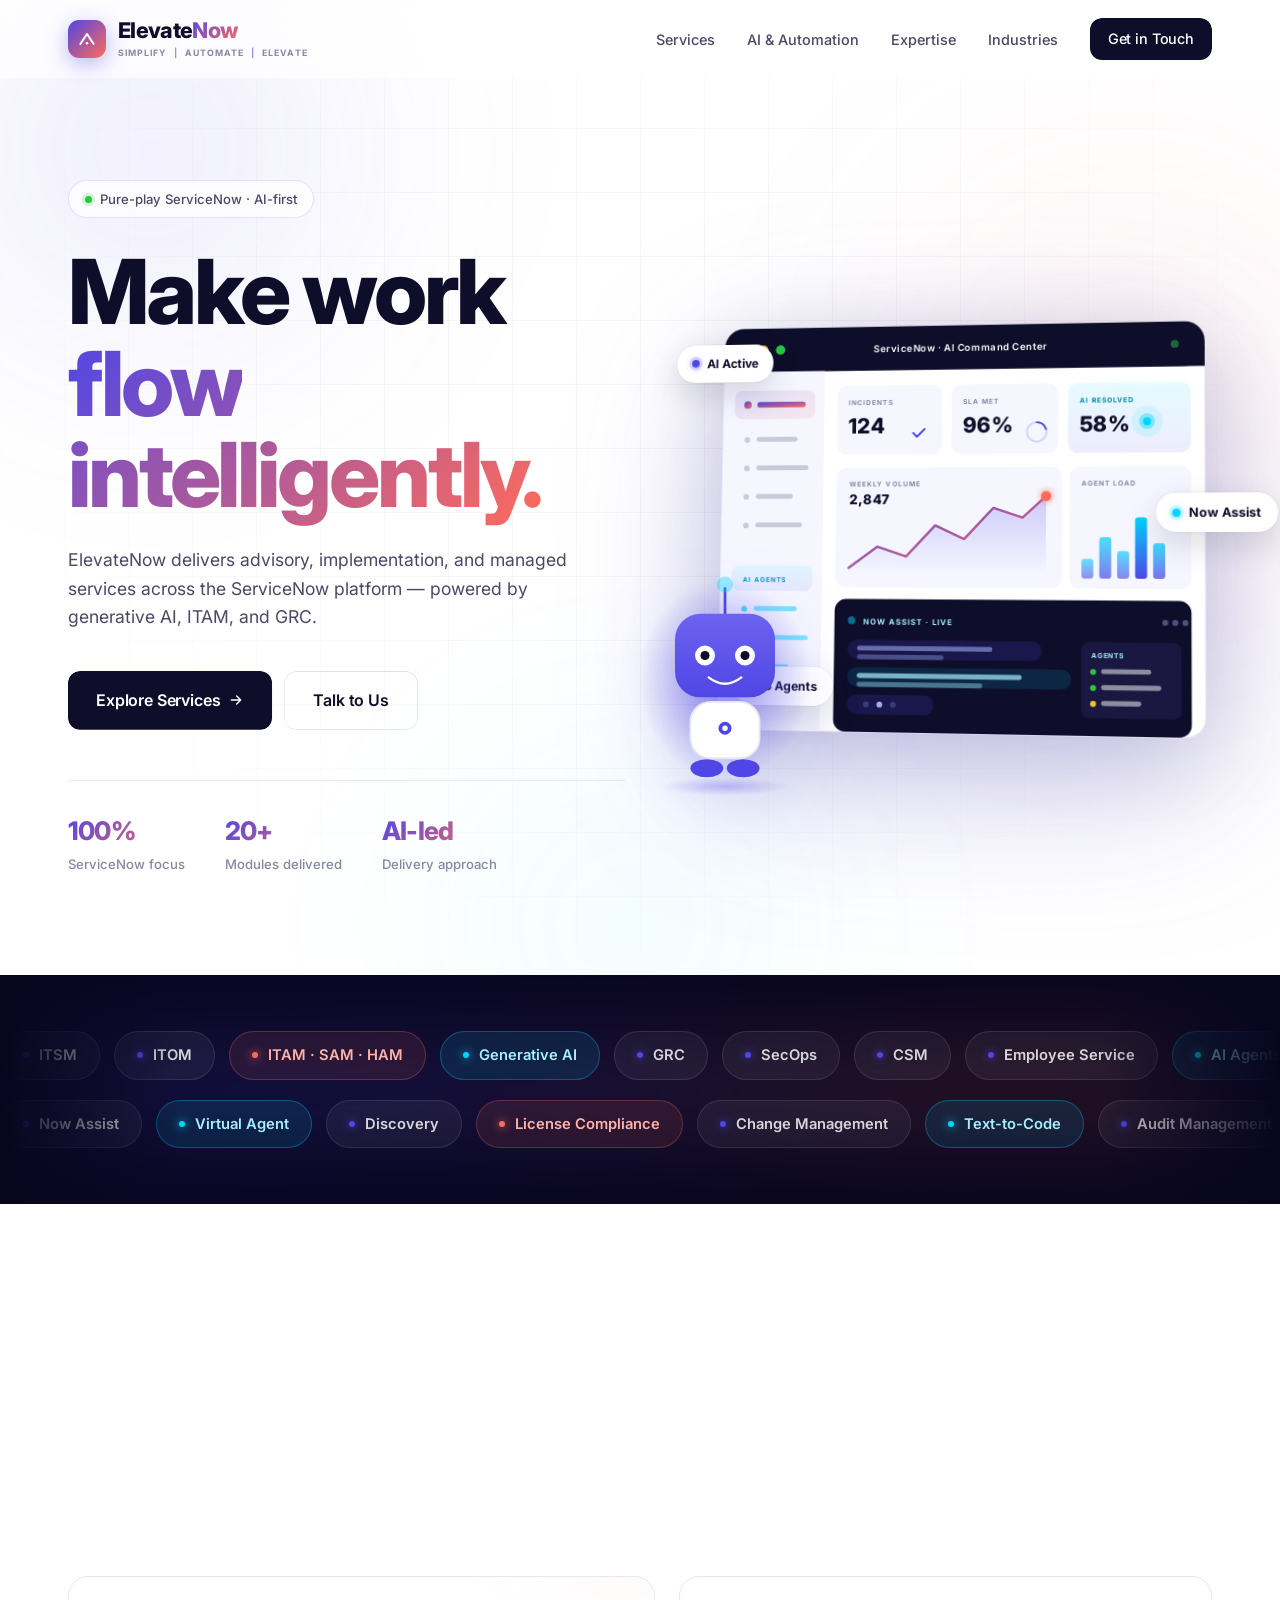
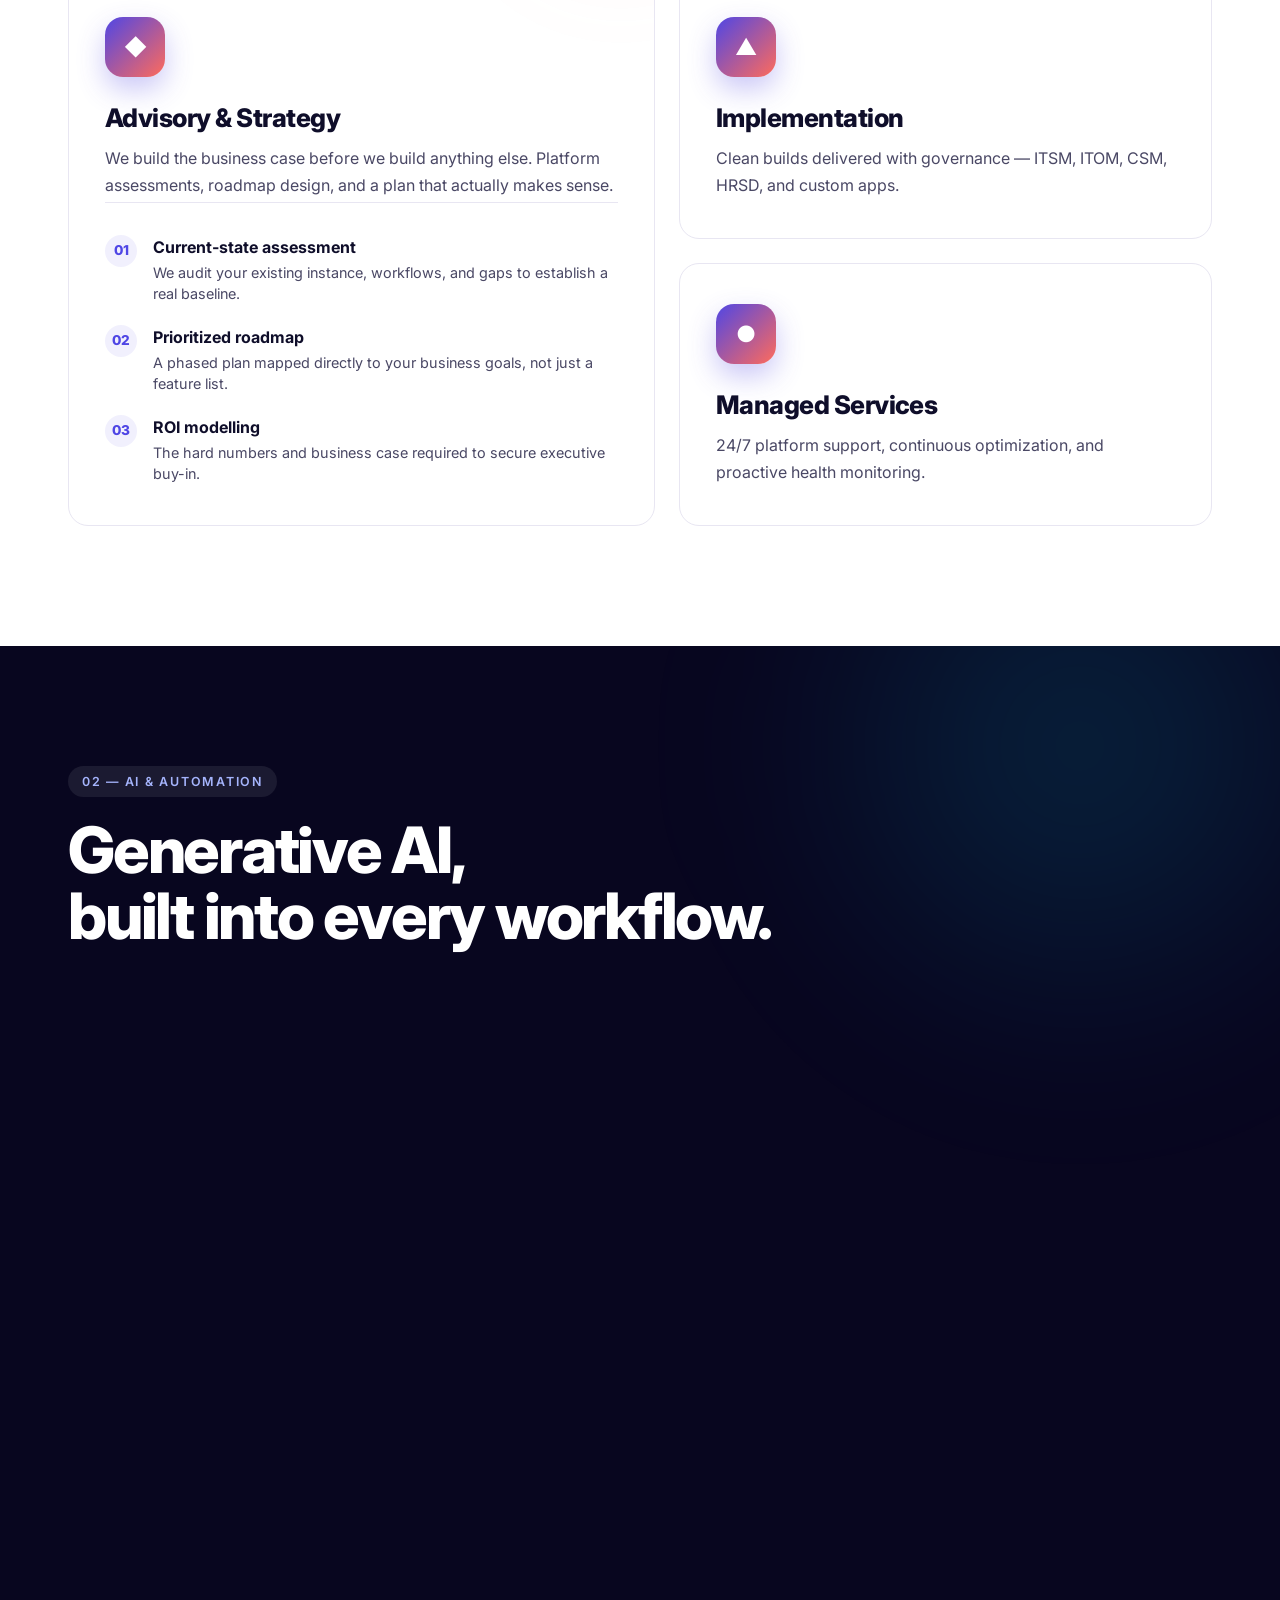
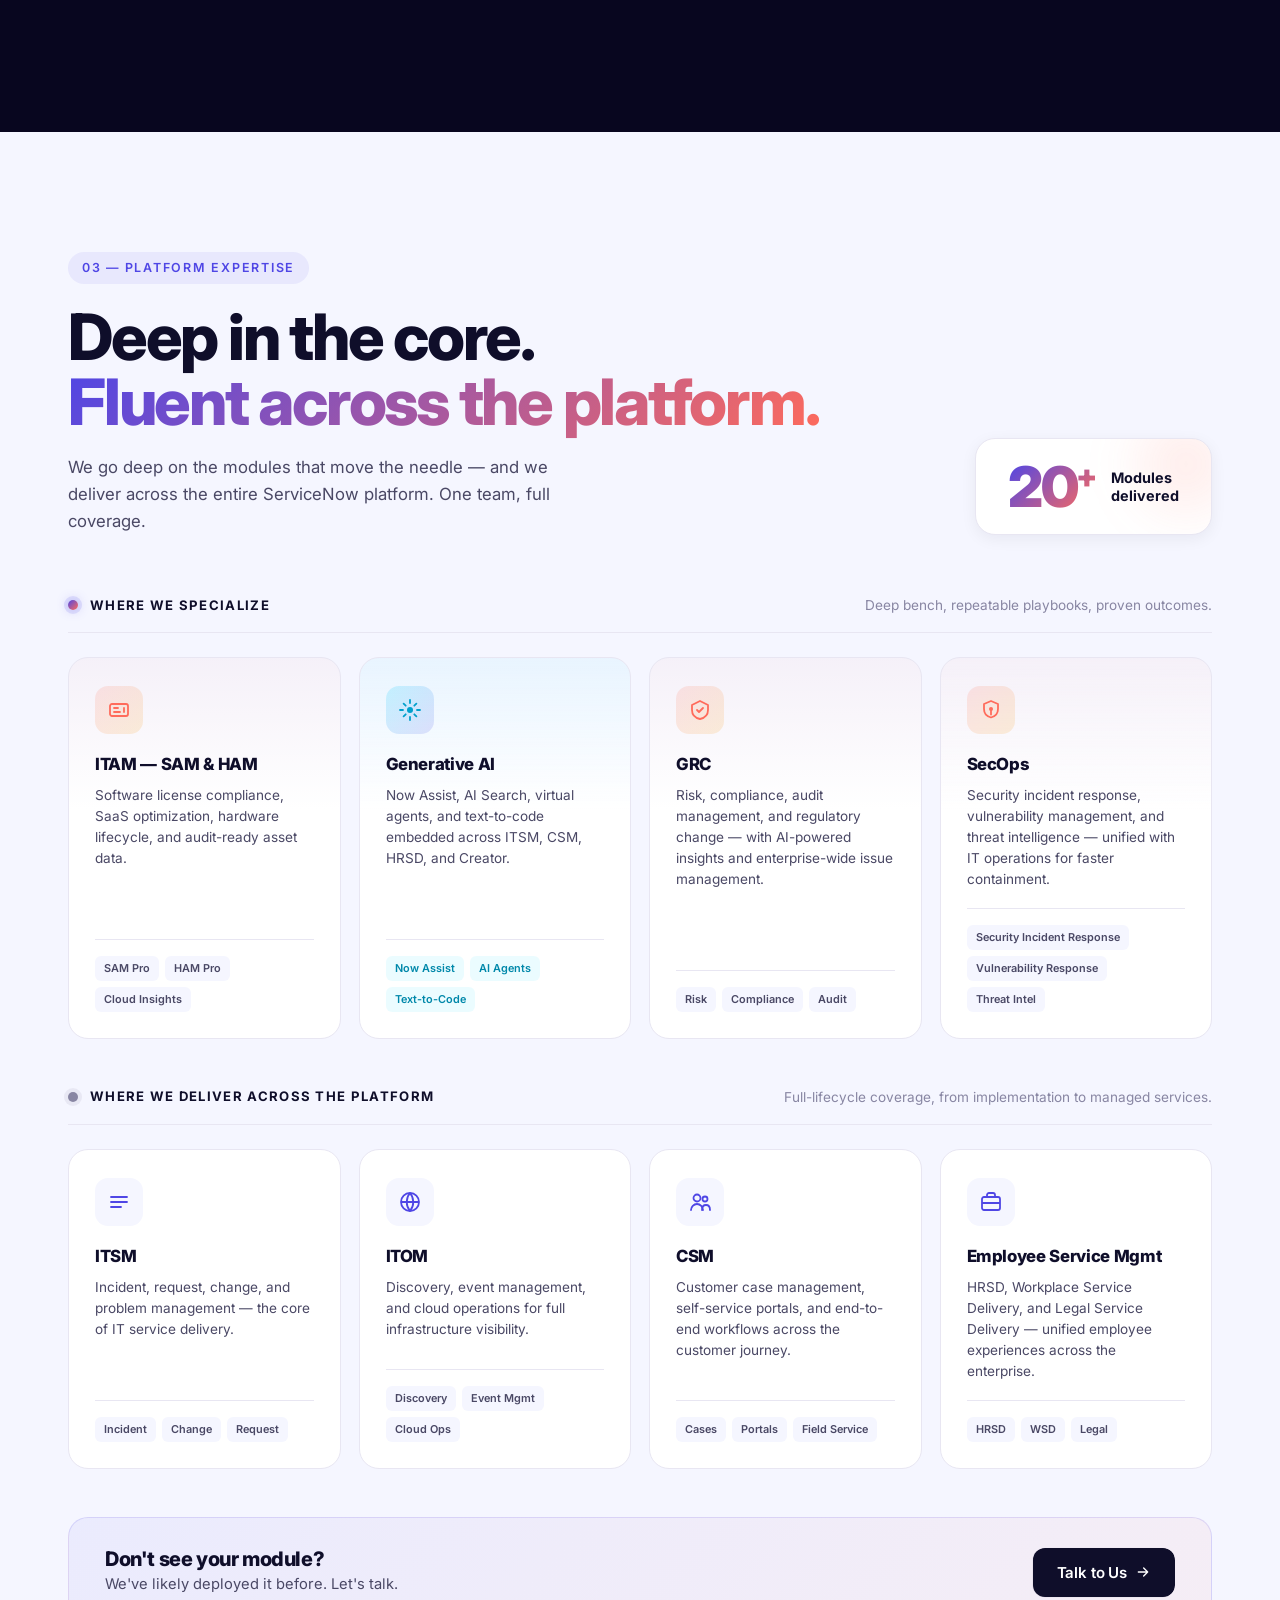
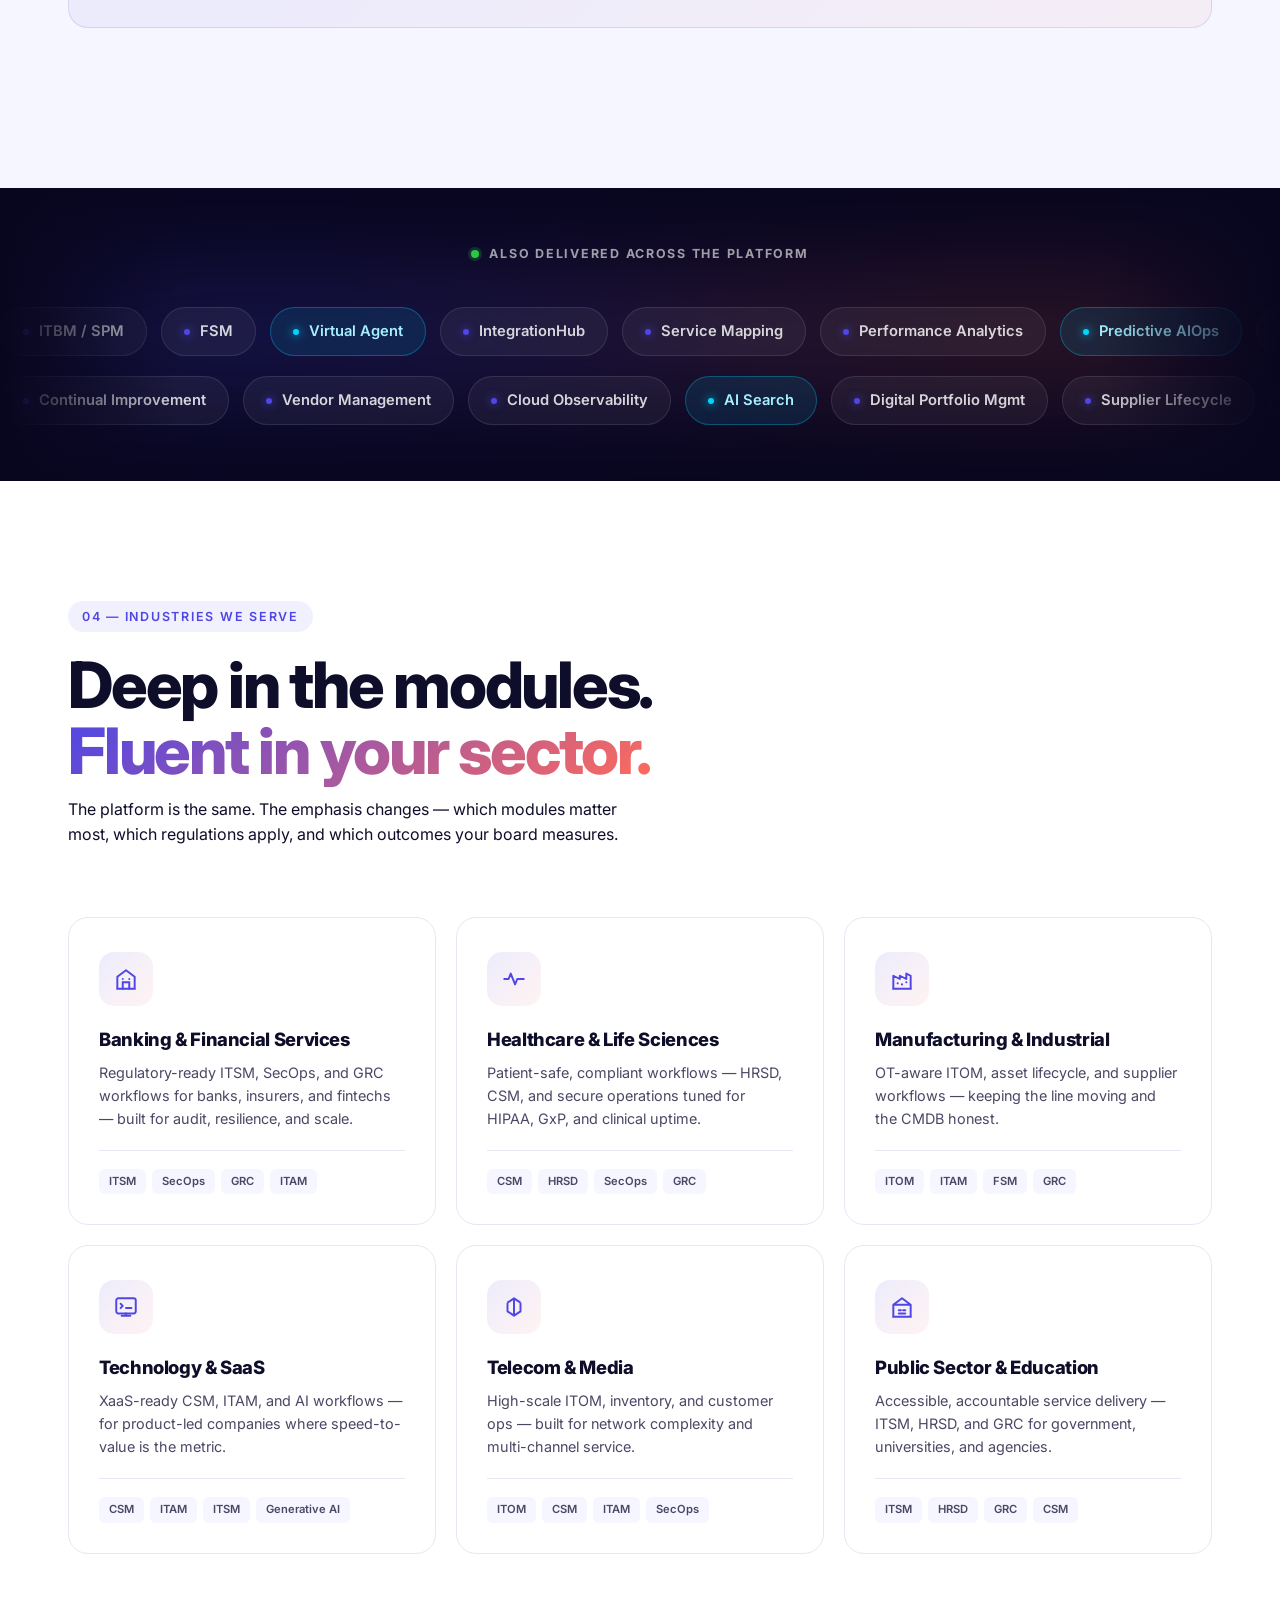
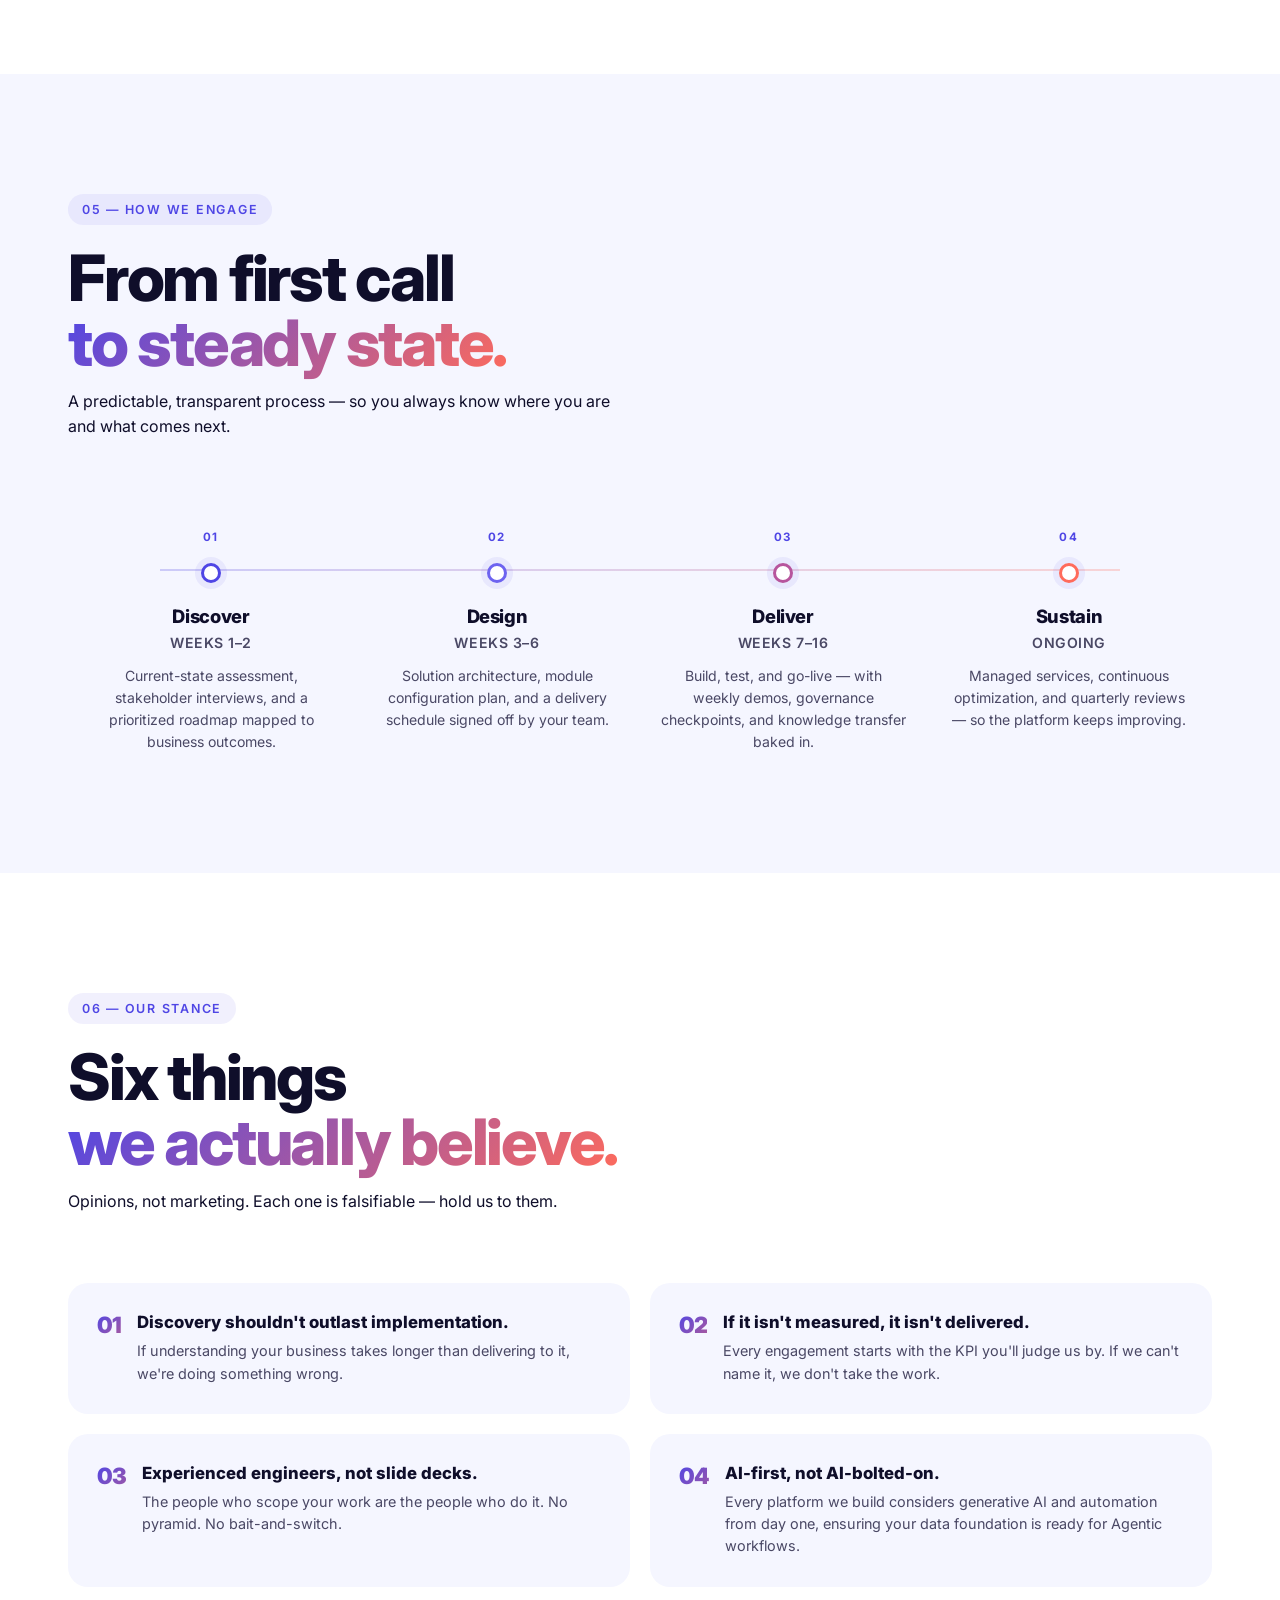
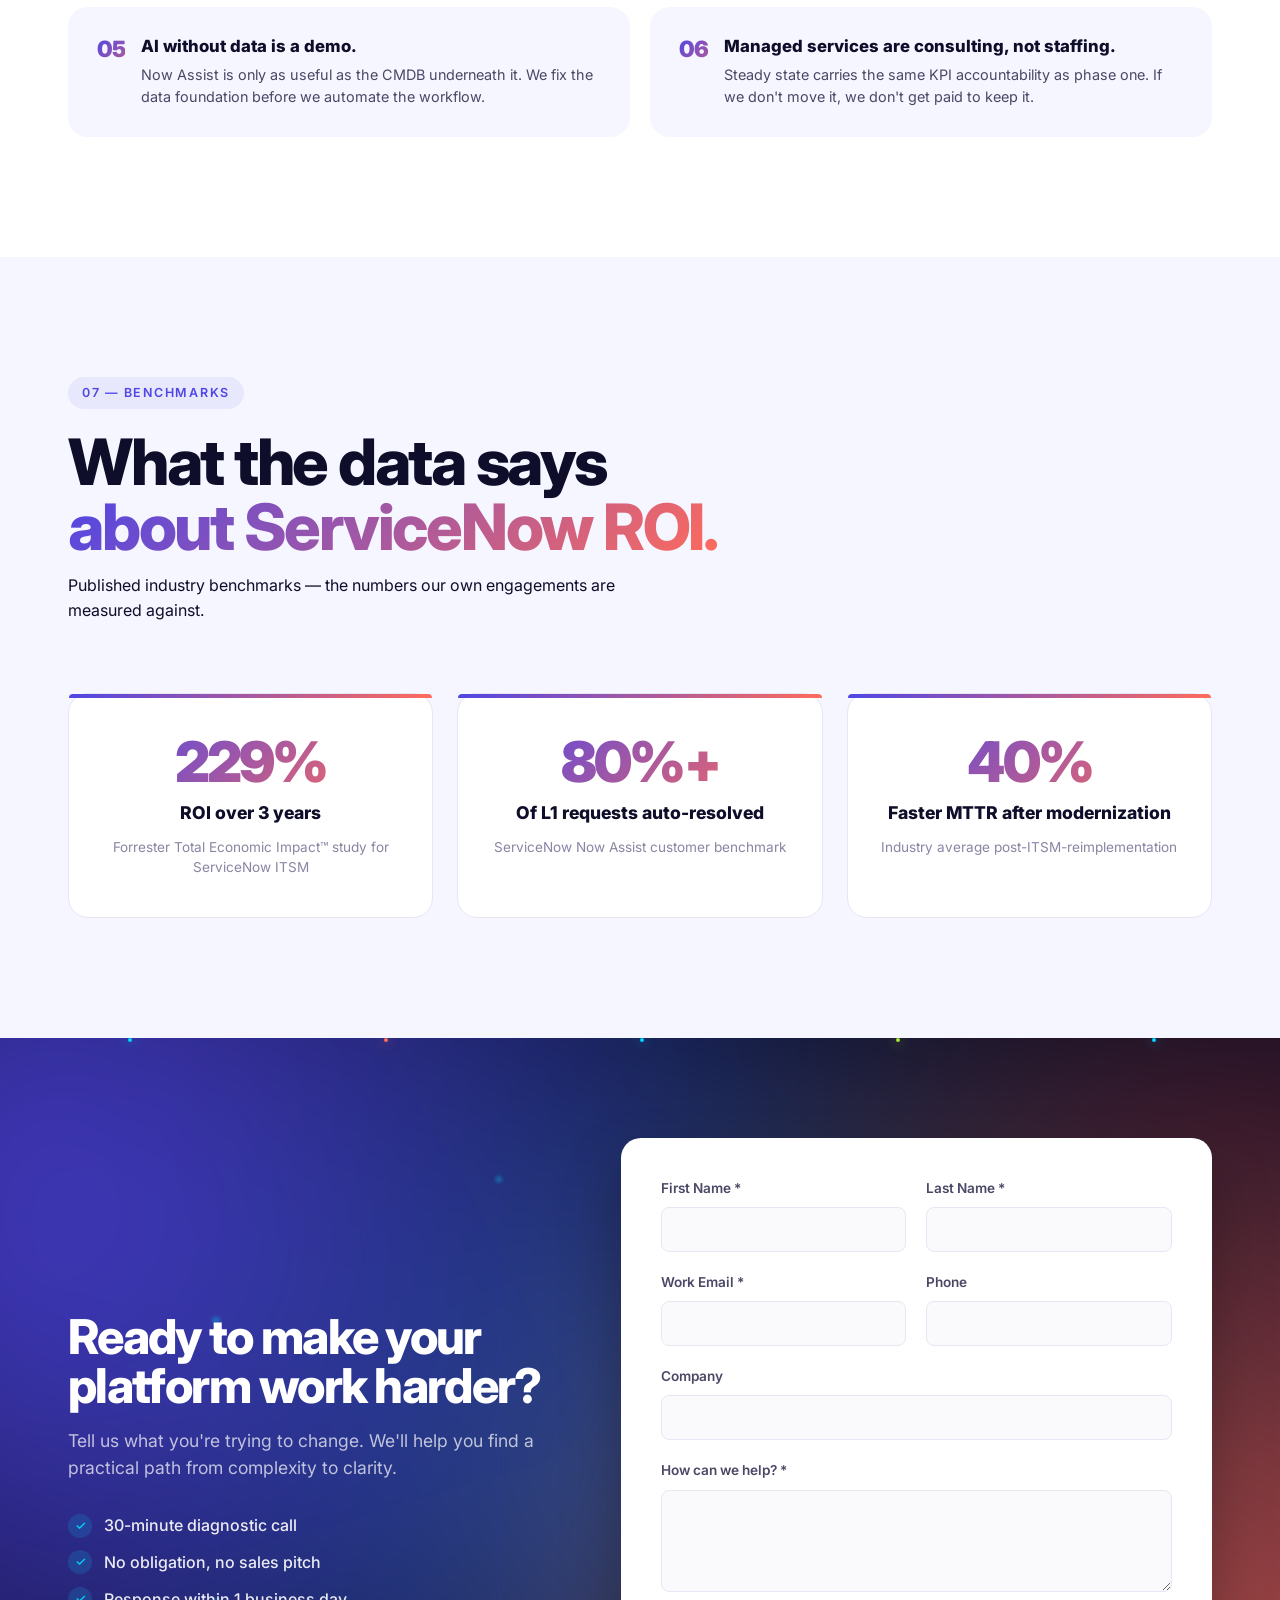
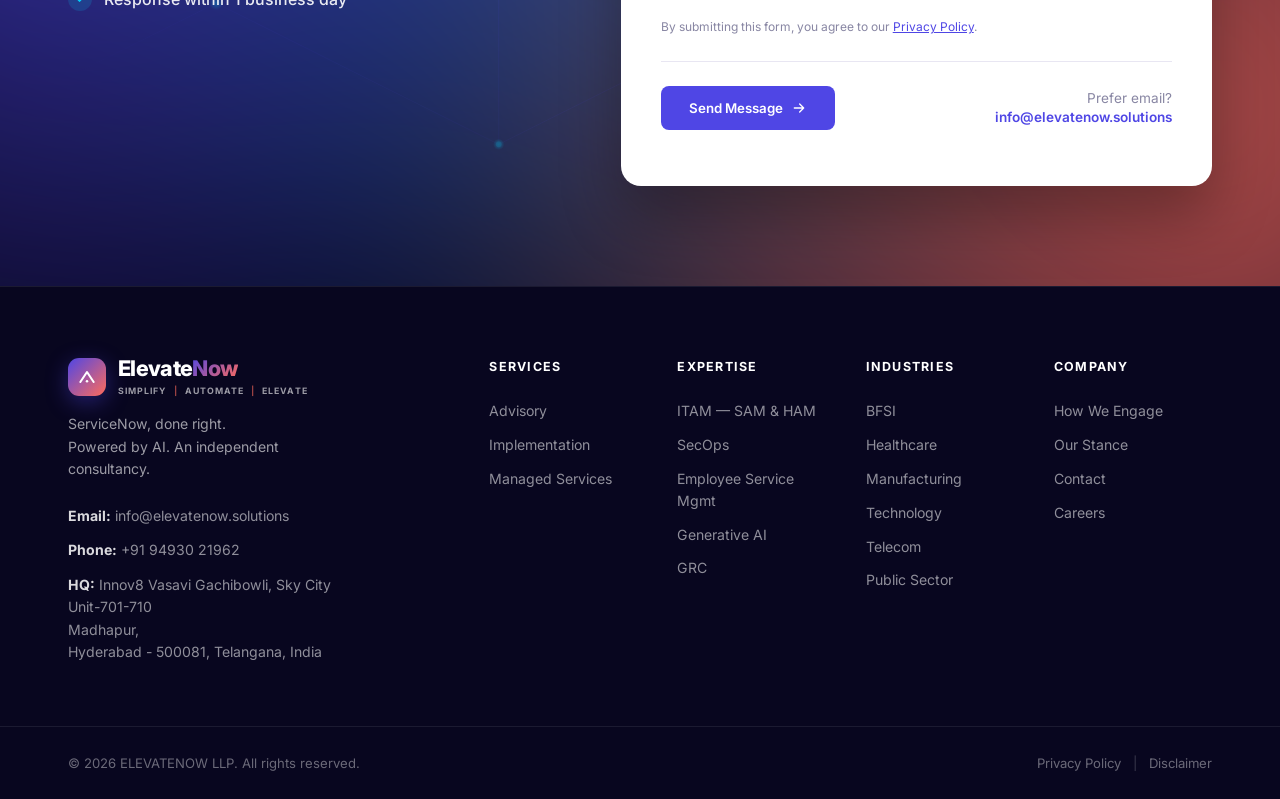
==== commit 70d967e3: "Update email domain in index.html" ====
--- a/index.html
+++ b/index.html
@@ -14,7 +14,7 @@
 <!-- Favicon -->
 <link rel="icon" href="data:image/svg+xml,%3Csvg xmlns='http://www.w3.org/2000/svg' viewBox='0 0 32 32'%3E%3Cdefs%3E%3ClinearGradient id='g' x1='0' y1='0' x2='1' y2='1'%3E%3Cstop offset='0%25' stop-color='%234F46E5'/%3E%3Cstop offset='100%25' stop-color='%23FF6B5B'/%3E%3C/linearGradient%3E%3C/defs%3E%3Crect width='32' height='32' rx='8' fill='url(%23g)'/%3E%3Cpath d='M8 22L16 10l8 12' stroke='%23fff' stroke-width='2.5' stroke-linecap='round' stroke-linejoin='round' fill='none'/%3E%3Ccircle cx='16' cy='20' r='1.5' fill='%23fff'/%3E%3C/svg%3E" type="image/svg+xml">
 <script type="application/ld+json">
-{"@context":"https://schema.org","@type":"Organization","name":"ElevateNow","url":"https://elevatenow.com","description":"Pure-play ServiceNow consulting partner — outcome-anchored scoping, ITSM, ITOM, ITAM, SecOps, GRC, and Generative AI."}
+{"@context":"https://schema.org","@type":"Organization","name":"ElevateNow","url":"https://elevatenow.solutions","description":"Pure-play ServiceNow consulting partner — outcome-anchored scoping, ITSM, ITOM, ITAM, SecOps, GRC, and Generative AI."}
 </script>
 </head>
 <body>
@@ -625,7 +625,7 @@
 
           <div class="form-footer">
             <button type="submit" class="btn-send">Send Message <svg width="16" height="16" viewBox="0 0 24 24" fill="none"><path d="M5 12h14M13 6l6 6-6 6" stroke="currentColor" stroke-width="2" stroke-linecap="round" stroke-linejoin="round"/></svg></button>
-            <div class="prefer-email">Prefer email?<br><a href="mailto:info@elevatenow.com">info@elevatenow.com</a></div>
+            <div class="prefer-email">Prefer email?<br><a href="mailto:info@elevatenow.solutions">info@elevatenow.solutions</a></div>
           </div>
           <p class="form-status" role="status" aria-live="polite"></p>
         </form>
@@ -659,7 +659,7 @@
       <p class="footer-tag">ServiceNow, done right.<br>Powered by AI. An independent consultancy.</p>
       
       <div class="footer-contact">
-        <p><strong>Email:</strong> <a href="mailto:info@elevatenow.com">info@elevatenow.com</a></p>
+        <p><strong>Email:</strong> <a href="mailto:info@elevatenow.solutions">info@elevatenow.solutions</a></p>
         <p><strong>Phone:</strong> <a href="tel:+919493021962">+91 94930 21962</a></p>
         <p><strong>HQ:</strong> Innov8 Vasavi Gachibowli, Sky City Unit-701-710<br>Madhapur,<br>Hyderabad - 500081, Telangana, India</p>
       </div> 
@@ -716,4 +716,4 @@
 <script src="js/main.js"></script>
 <script src="js/mascots.js"></script>
 </body>
-</html>+</html>
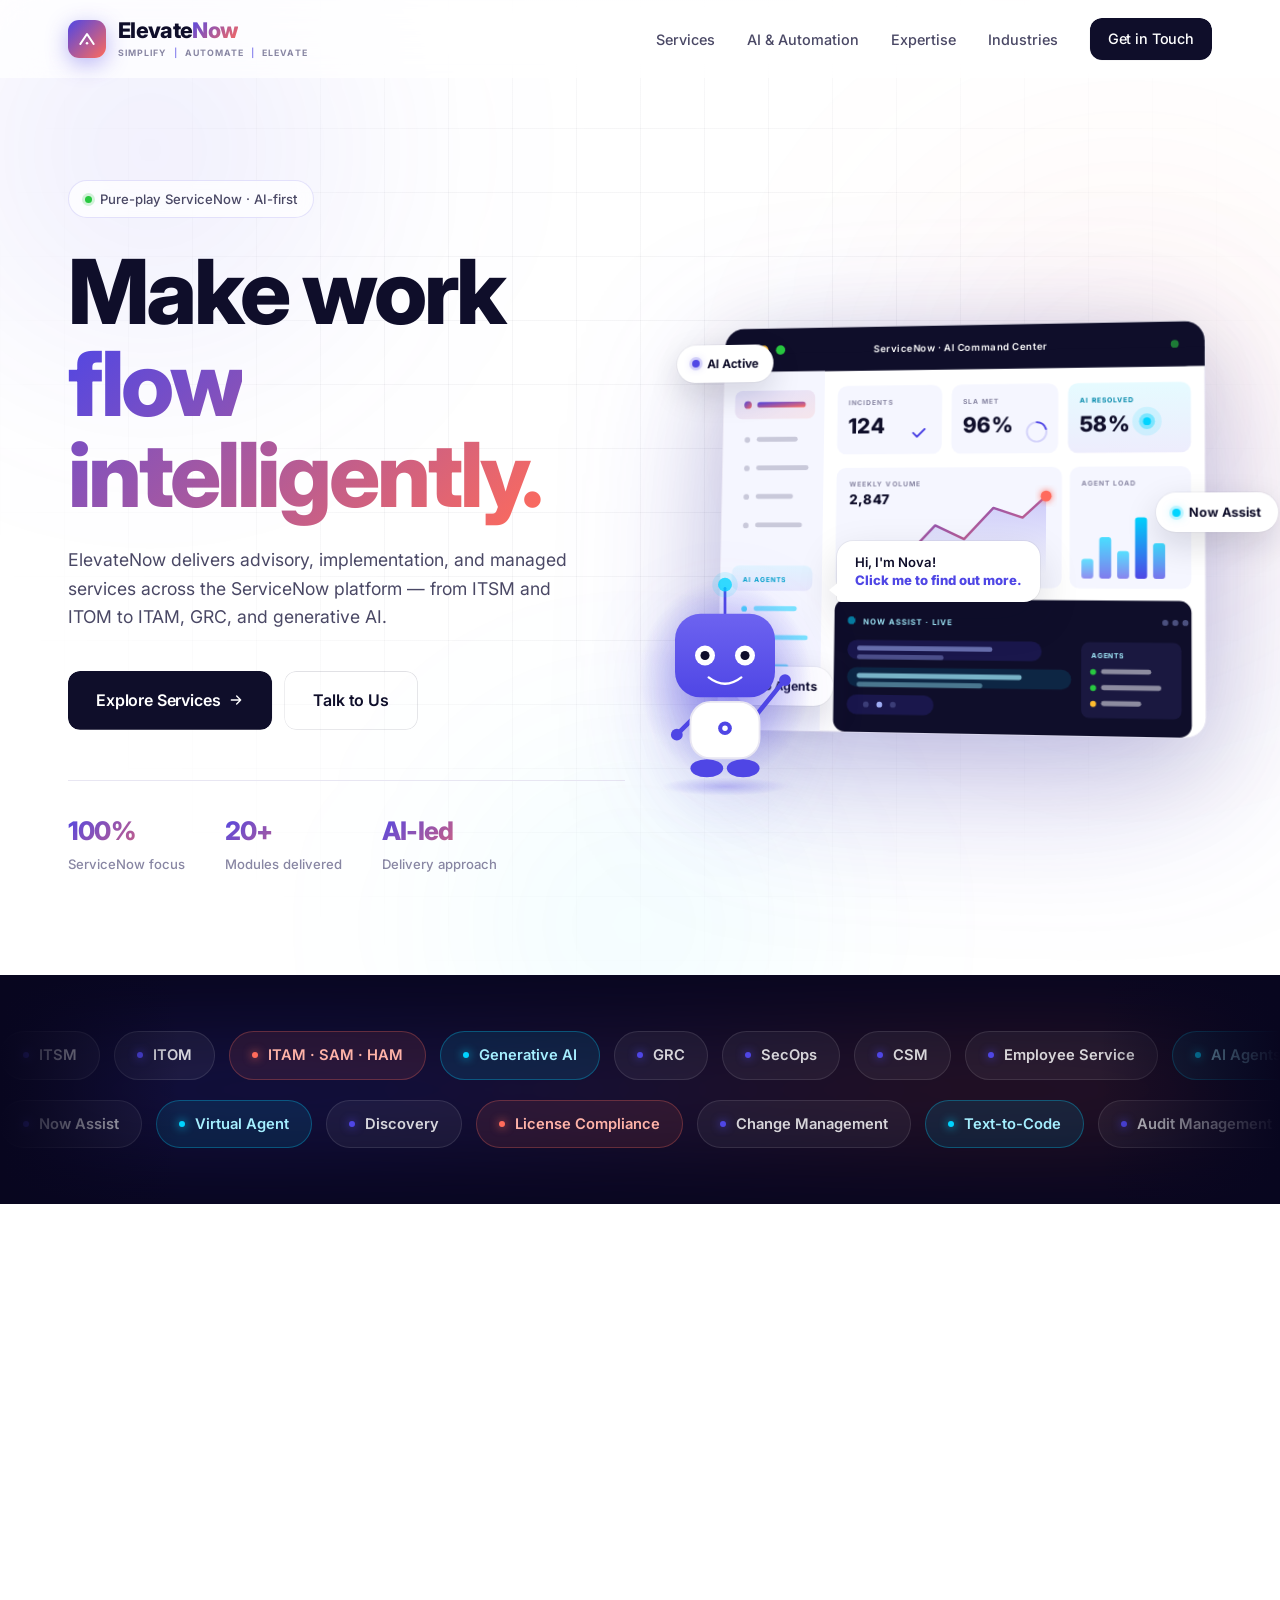
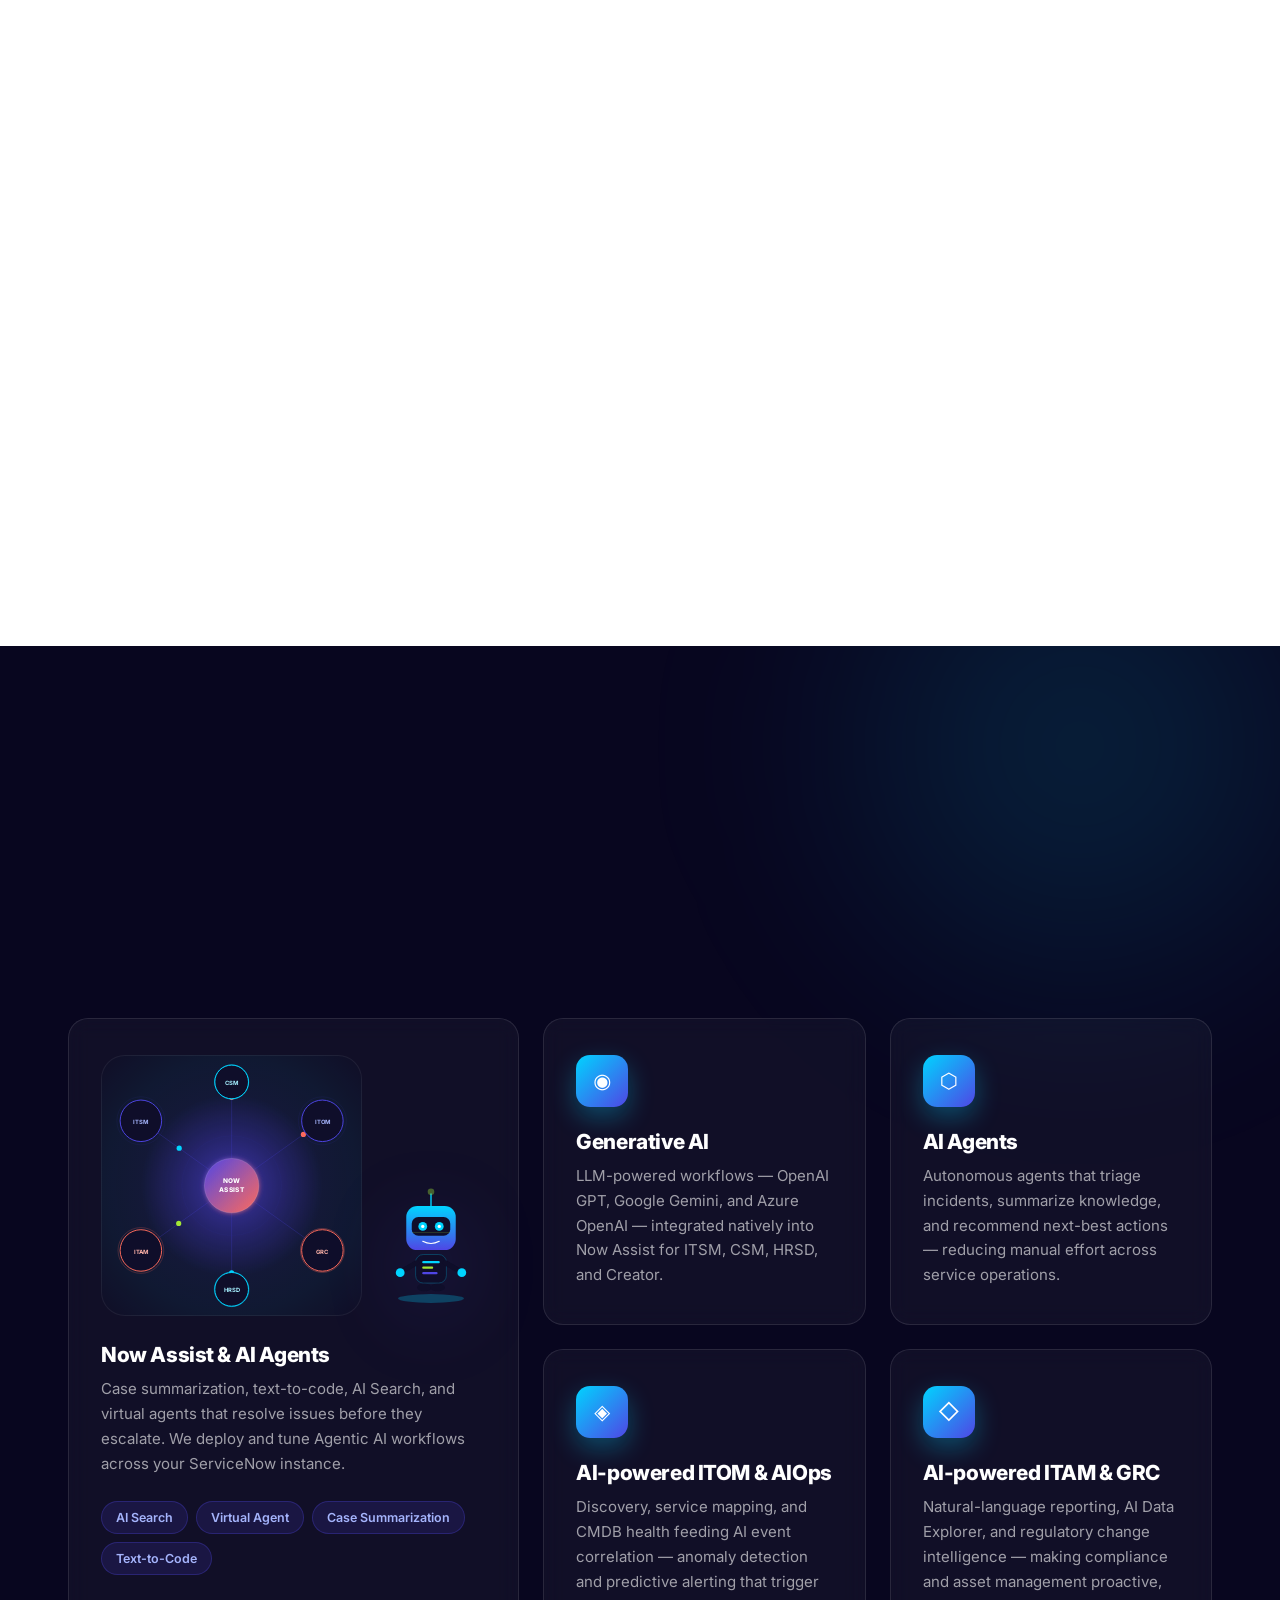
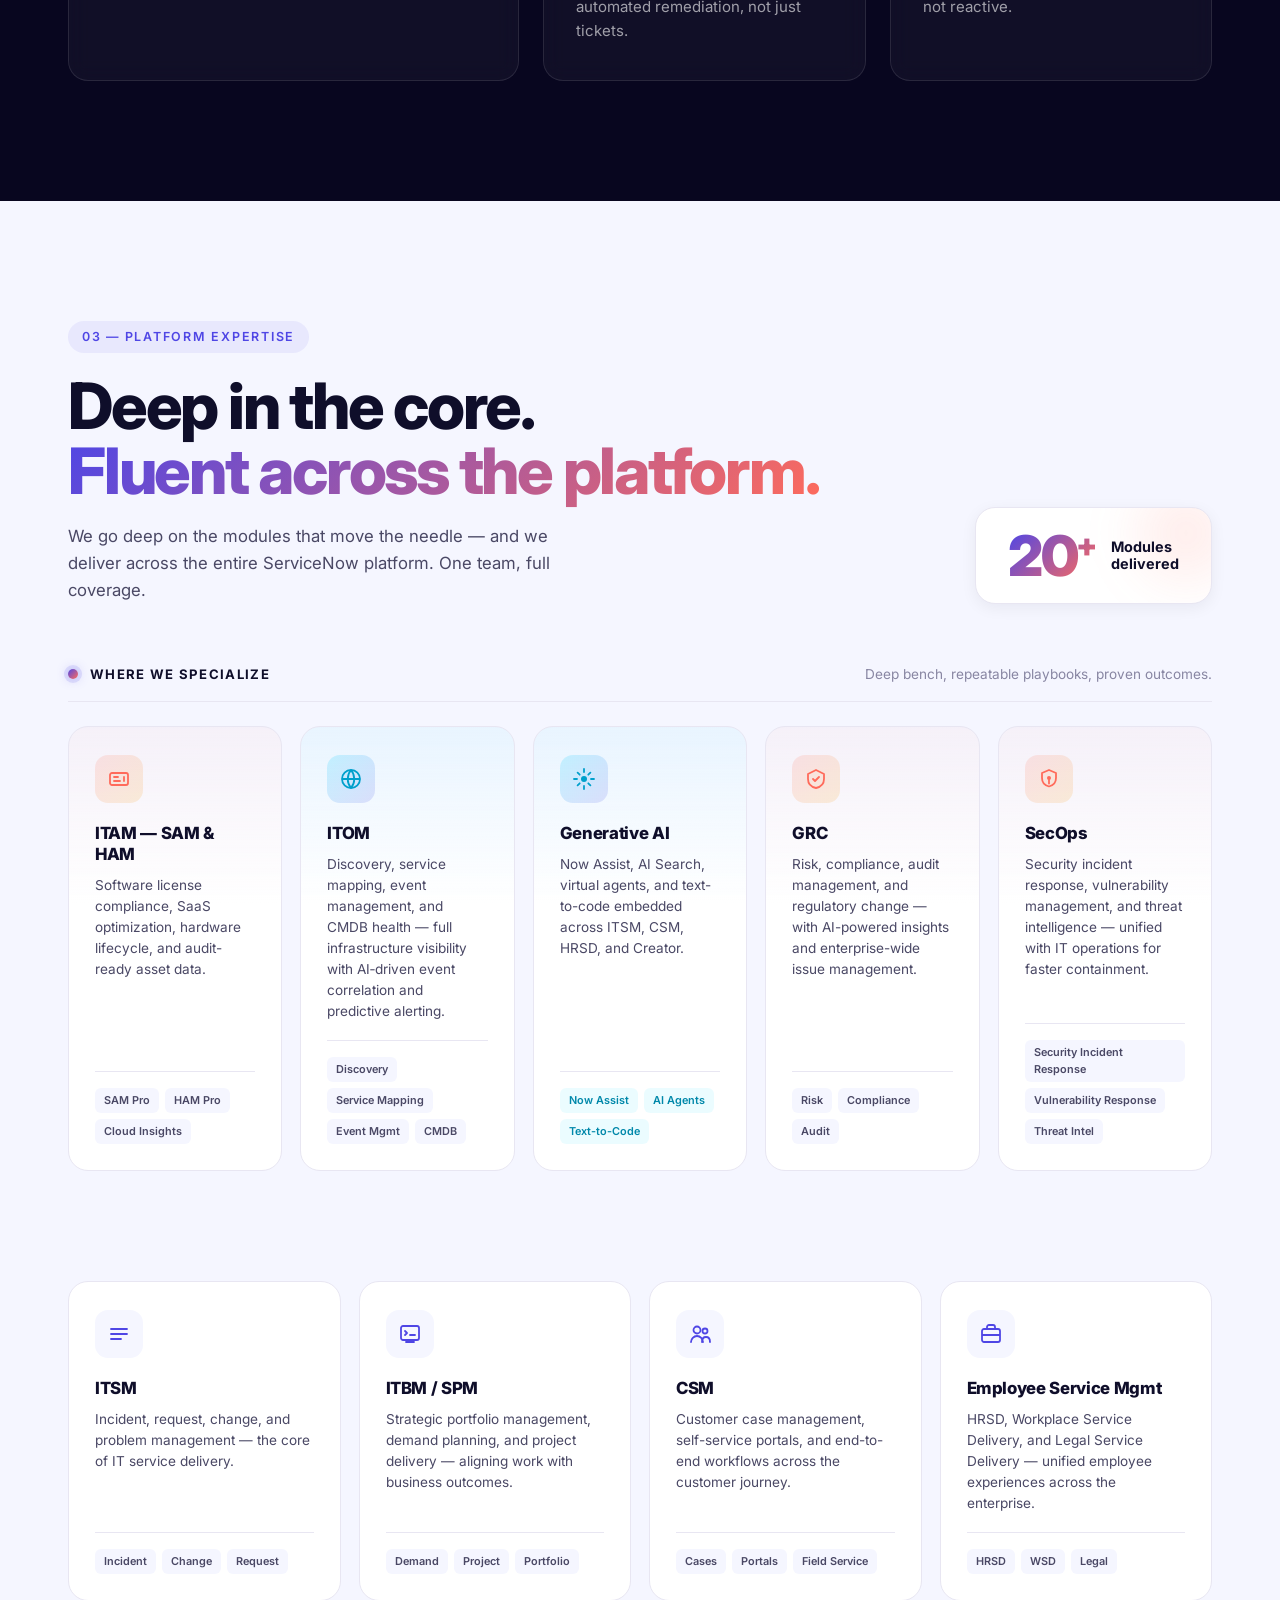
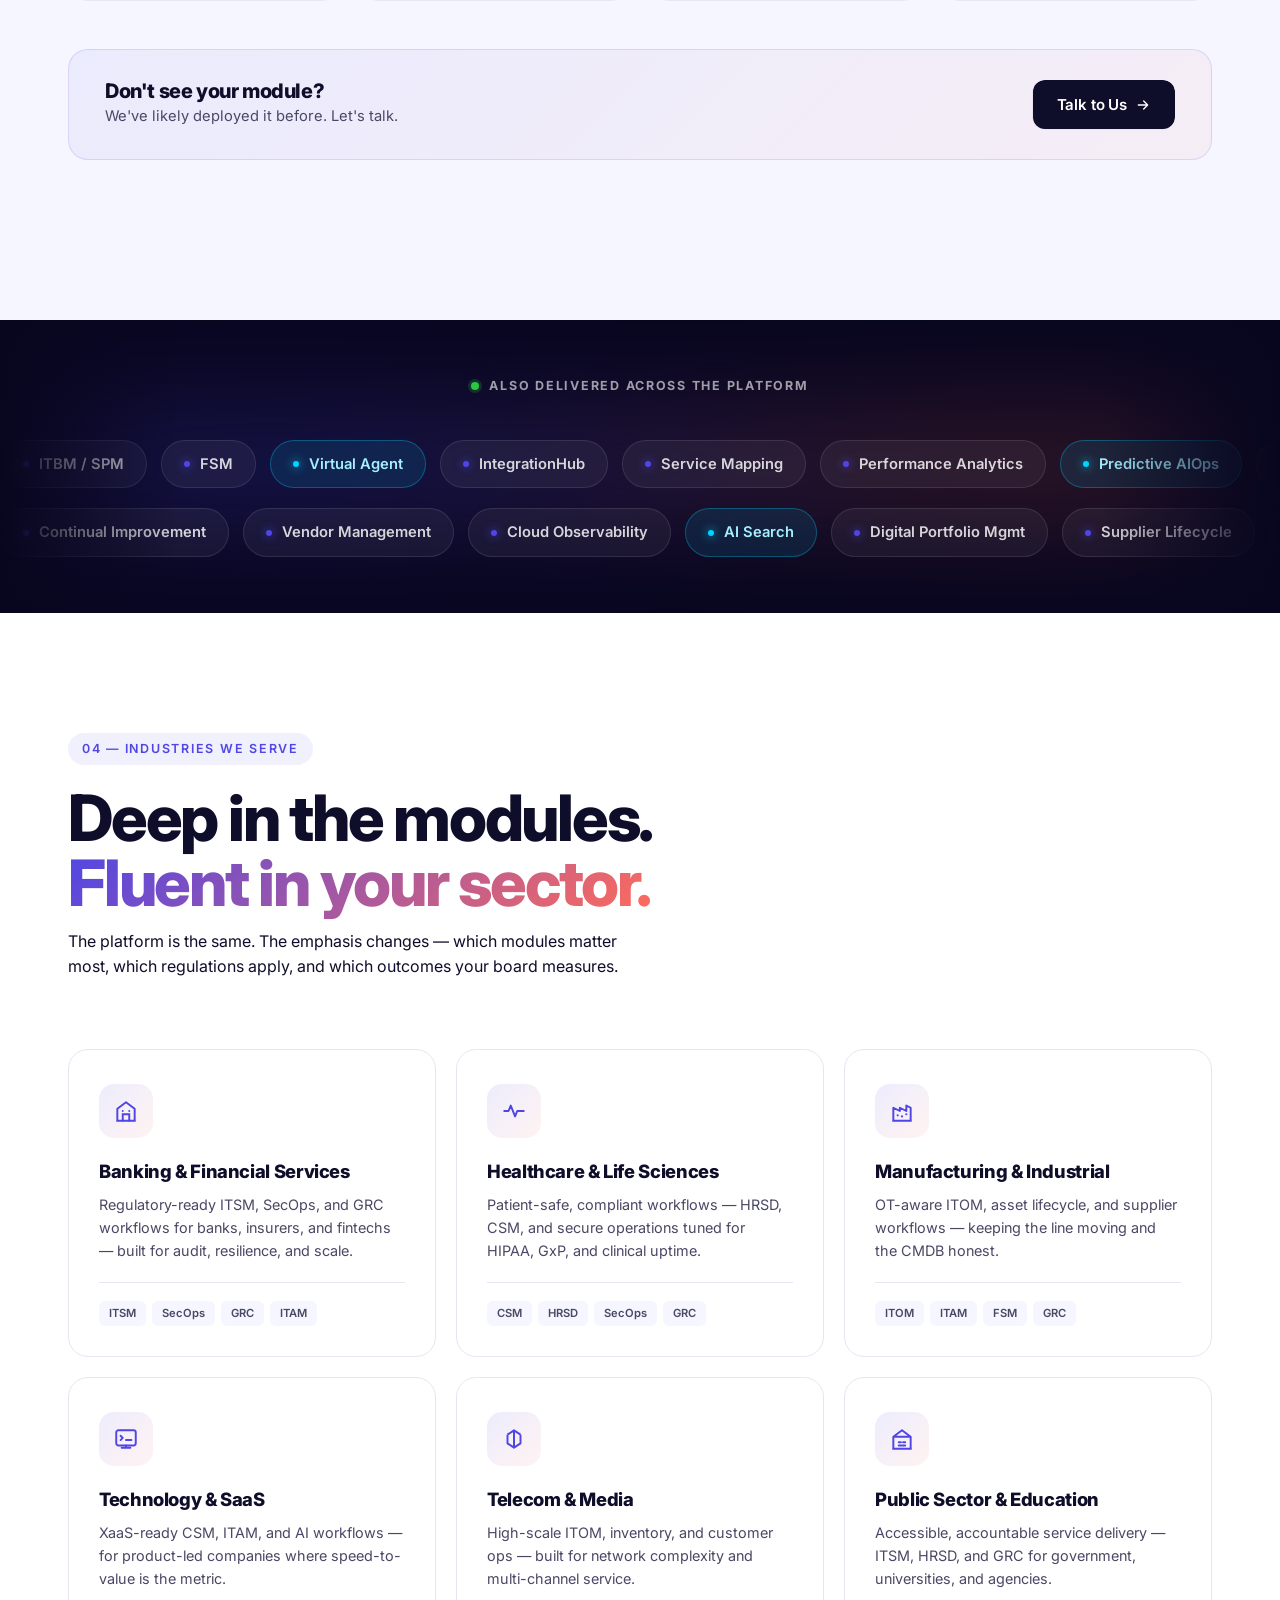
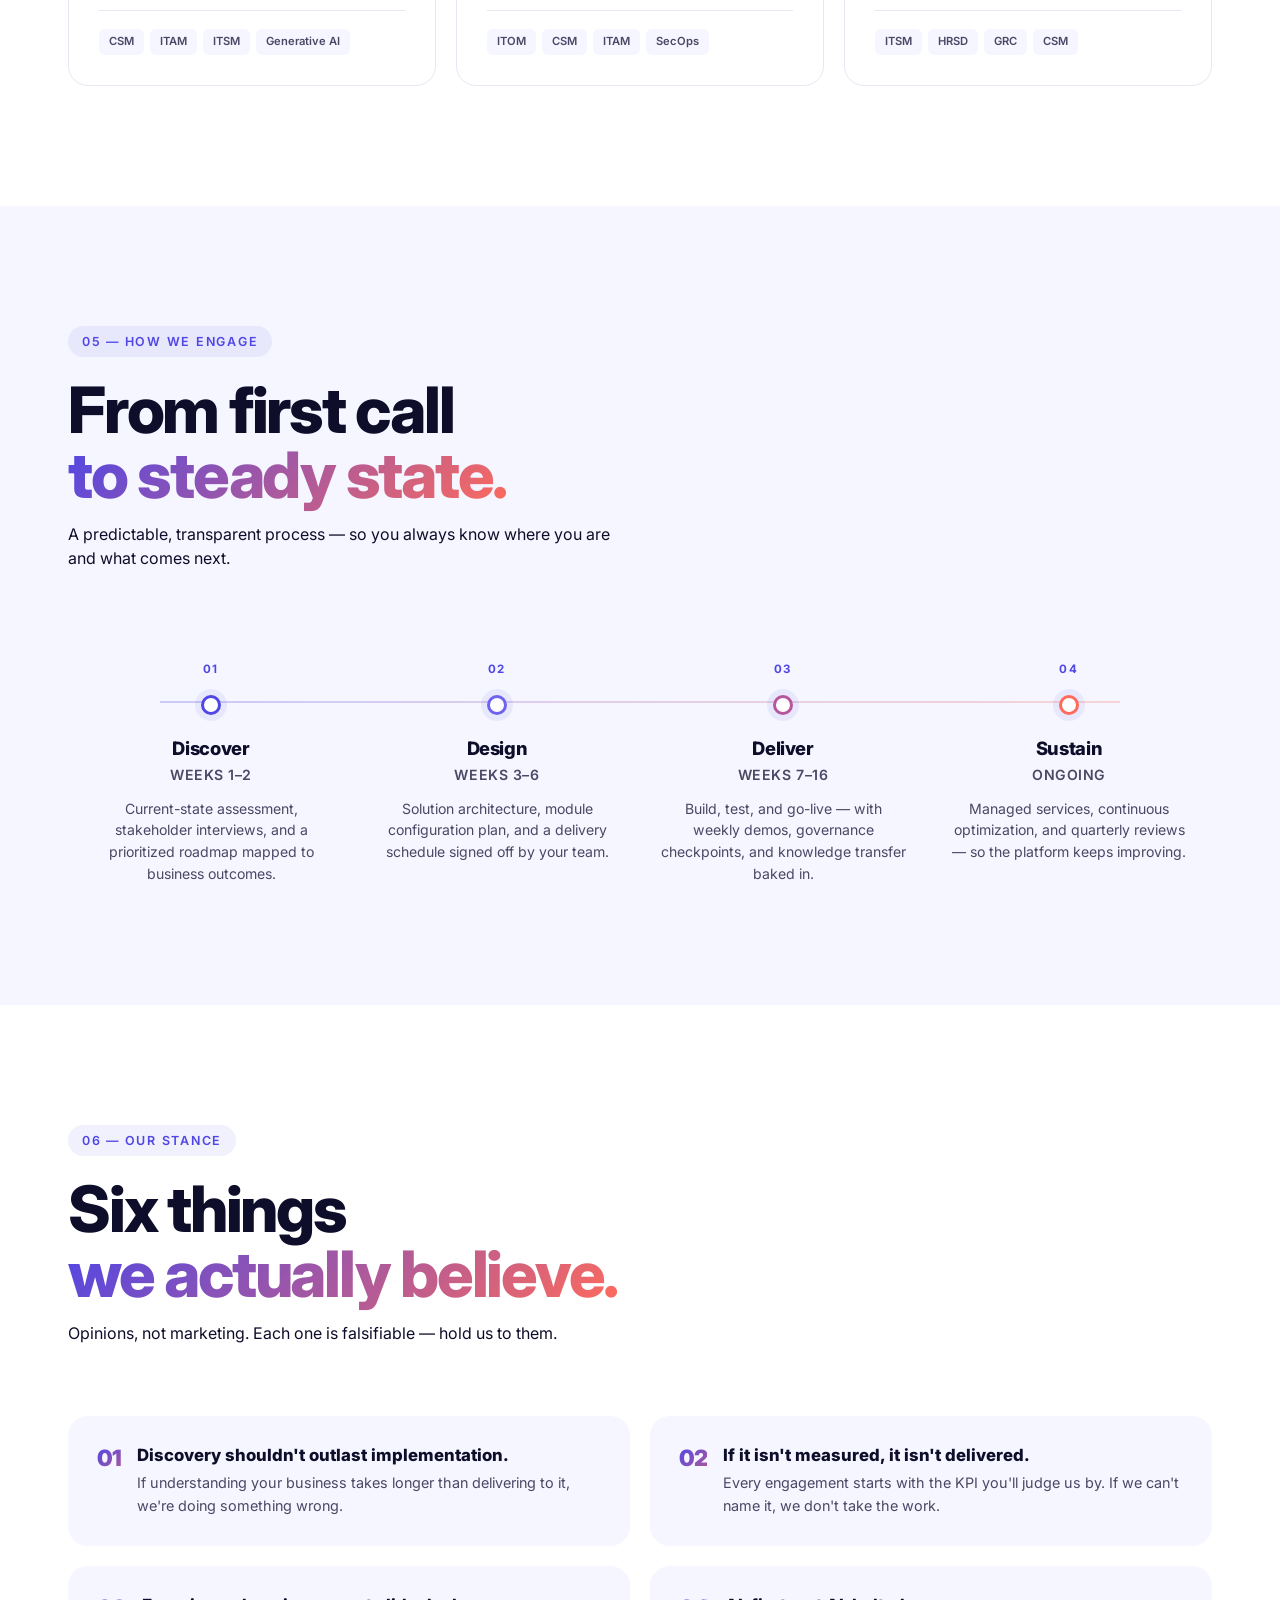
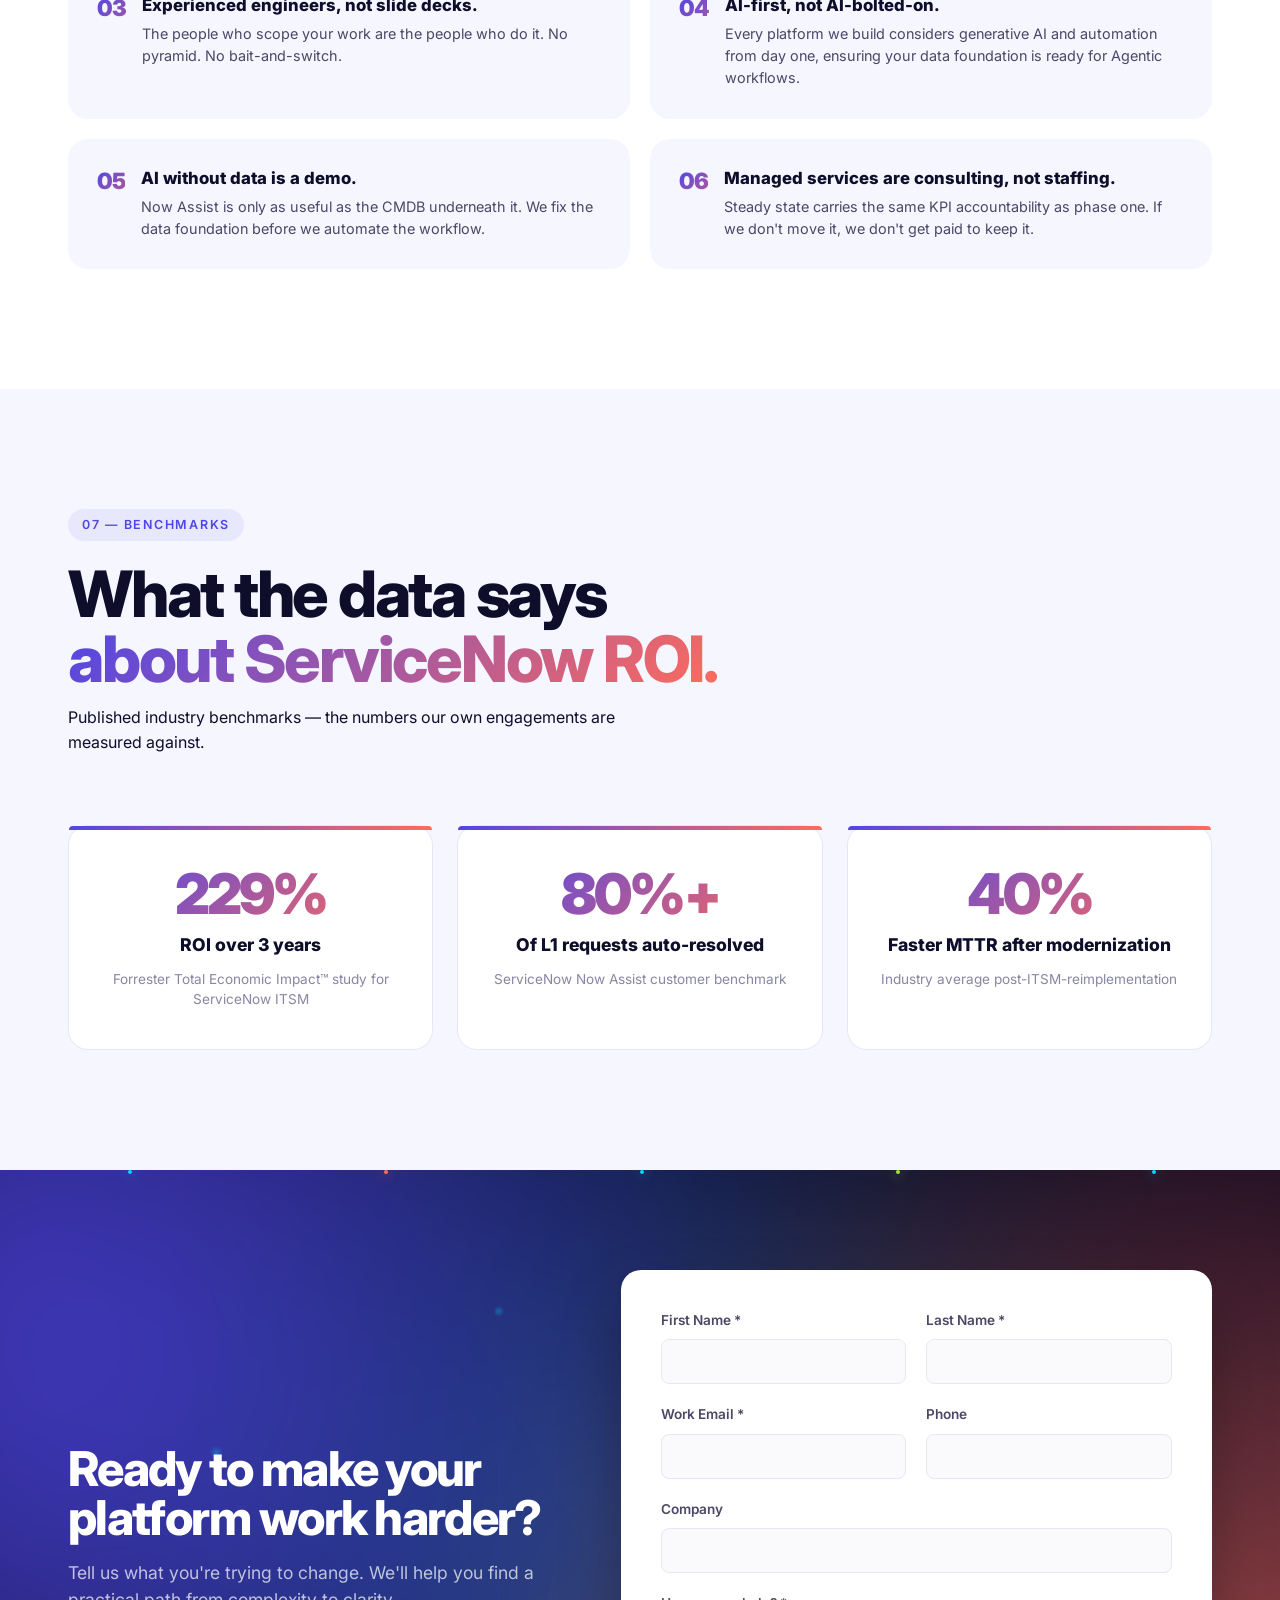
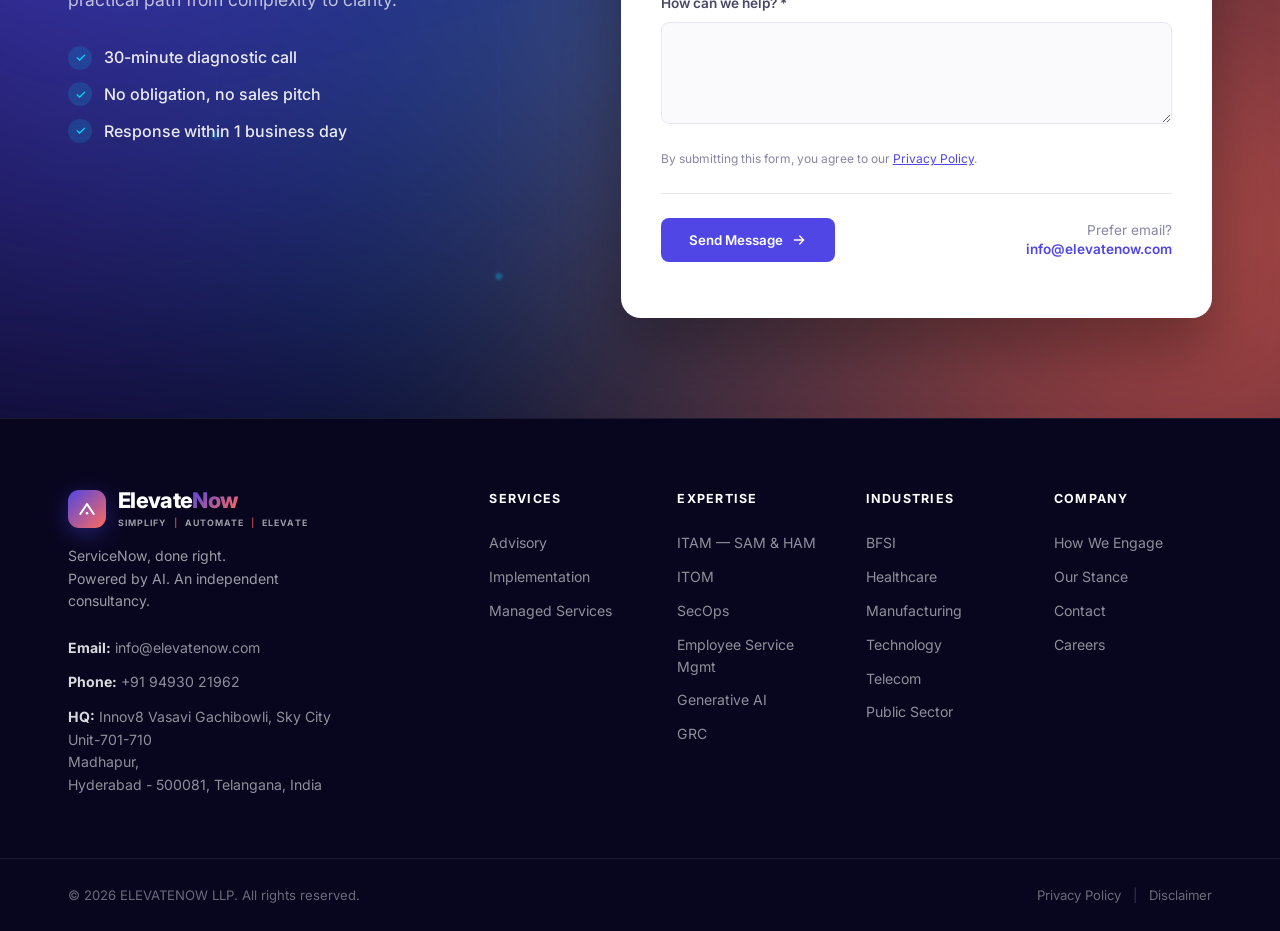
==== commit a1334ae2: "Nova bot with waving hand and ITOM capability inclusion" ====
--- a/index.html
+++ b/index.html
@@ -14,8 +14,49 @@
 <!-- Favicon -->
 <link rel="icon" href="data:image/svg+xml,%3Csvg xmlns='http://www.w3.org/2000/svg' viewBox='0 0 32 32'%3E%3Cdefs%3E%3ClinearGradient id='g' x1='0' y1='0' x2='1' y2='1'%3E%3Cstop offset='0%25' stop-color='%234F46E5'/%3E%3Cstop offset='100%25' stop-color='%23FF6B5B'/%3E%3C/linearGradient%3E%3C/defs%3E%3Crect width='32' height='32' rx='8' fill='url(%23g)'/%3E%3Cpath d='M8 22L16 10l8 12' stroke='%23fff' stroke-width='2.5' stroke-linecap='round' stroke-linejoin='round' fill='none'/%3E%3Ccircle cx='16' cy='20' r='1.5' fill='%23fff'/%3E%3C/svg%3E" type="image/svg+xml">
 <script type="application/ld+json">
-{"@context":"https://schema.org","@type":"Organization","name":"ElevateNow","url":"https://elevatenow.solutions","description":"Pure-play ServiceNow consulting partner — outcome-anchored scoping, ITSM, ITOM, ITAM, SecOps, GRC, and Generative AI."}
+{"@context":"https://schema.org","@type":"Organization","name":"ElevateNow","url":"https://elevatenow.com","description":"Pure-play ServiceNow consulting partner — outcome-anchored scoping, ITSM, ITOM, ITAM, SecOps, GRC, and Generative AI."}
 </script>
+
+<!-- Additional CSS for this page: 5‑column expertise grid, Nova waving arms, visible bubble -->
+<style>
+  /* 5‑column grid for the "Where we specialize" section */
+  .expertise-featured-5 {
+    grid-template-columns: repeat(5, 1fr);
+  }
+  @media (max-width: 1200px) {
+    .expertise-featured-5 { grid-template-columns: repeat(3, 1fr); }
+  }
+  @media (max-width: 900px) {
+    .expertise-featured-5 { grid-template-columns: repeat(2, 1fr); }
+  }
+  @media (max-width: 600px) {
+    .expertise-featured-5 { grid-template-columns: 1fr; }
+  }
+
+  /* Nova waving arms */
+  .mascot-nova .arm-right {
+    transform-origin: 144px 170px;
+    animation: novaWave 2.5s ease-in-out infinite;
+  }
+  @keyframes novaWave {
+    0%, 100% { transform: rotate(0deg); }
+    50% { transform: rotate(-20deg); }
+  }
+  .mascot-nova .arm-left {
+    transform-origin: 78px 170px;
+    animation: novaSway 3s ease-in-out infinite;
+  }
+  @keyframes novaSway {
+    0%, 100% { transform: rotate(0deg); }
+    50% { transform: rotate(5deg); }
+  }
+
+  /* Make Nova's bubble visible by default */
+  .mascot-nova .mascot-bubble {
+    opacity: 1;
+    transform: translateX(0);
+  }
+</style>
 </head>
 <body>
 
@@ -70,7 +111,7 @@
       </h1>
       <p class="hero-sub">
         ElevateNow delivers advisory, implementation, and managed services
-        across the ServiceNow platform — powered by generative AI, ITAM, and GRC.
+        across the ServiceNow platform — from ITSM and ITOM to ITAM, GRC, and generative AI.
       </p>
       <div class="hero-actions">
         <a href="#services" class="btn btn-primary btn-lg">
@@ -199,6 +240,17 @@
           <line x1="110" y1="30" x2="110" y2="58" stroke="#4F46E5" stroke-width="3" stroke-linecap="round"/>
           <circle cx="110" cy="26" r="7" fill="#00D4FF"><animate attributeName="opacity" values="1;0.3;1" dur="1.6s" repeatCount="indefinite"/><animate attributeName="r" values="7;9;7" dur="1.6s" repeatCount="indefinite"/></circle>
           <circle cx="110" cy="26" r="12" fill="#00D4FF" opacity="0.2"><animate attributeName="r" values="12;18;12" dur="1.6s" repeatCount="indefinite"/><animate attributeName="opacity" values="0.2;0;0.2" dur="1.6s" repeatCount="indefinite"/></circle>
+
+          <!-- Stick arms (behind the body/head) -->
+          <g class="arm arm-left">
+            <line x1="78" y1="170" x2="60" y2="188" stroke="#4F46E5" stroke-width="5" stroke-linecap="round"/>
+            <circle cx="57" cy="191" r="6.5" fill="#4F46E5"/>
+          </g>
+          <g class="arm arm-right">
+            <line x1="144" y1="170" x2="173" y2="134" stroke="#4F46E5" stroke-width="5" stroke-linecap="round"/>
+            <circle cx="176" cy="131" r="6.5" fill="#4F46E5"/>
+          </g>
+
           <rect x="55" y="58" width="110" height="92" rx="28" fill="url(#novaHead)"/>
           <g class="mascot-eyes">
             <circle class="eye eye-left" cx="88" cy="104" r="11" fill="#fff"/><circle class="eye eye-right" cx="132" cy="104" r="11" fill="#fff"/>
@@ -210,7 +262,7 @@
           <circle cx="110" cy="184" r="3" fill="#fff"/>
           <ellipse cx="90" cy="228" rx="18" ry="10" fill="#4F46E5"/><ellipse cx="130" cy="228" rx="18" ry="10" fill="#4F46E5"/>
         </svg>
-        <div class="mascot-bubble">Hi, I'm Nova!<br><span>Your AI guide.</span></div>
+        <div class="mascot-bubble">Hi, I'm Nova!<br><span>Click me to find out more.</span></div>
       </div>
 
       <!-- NOVA CHAT PANEL -->
@@ -381,7 +433,8 @@
 
       <div class="ai-card"><div class="ai-card-icon">◉</div><h3>Generative AI</h3><p>LLM-powered workflows — OpenAI GPT, Google Gemini, and Azure OpenAI — integrated natively into Now Assist for ITSM, CSM, HRSD, and Creator.</p></div>
       <div class="ai-card"><div class="ai-card-icon">⬡</div><h3>AI Agents</h3><p>Autonomous agents that triage incidents, summarize knowledge, and recommend next-best actions — reducing manual effort across service operations.</p></div>
-      <div class="ai-card ai-card-wide"><div class="ai-card-icon">◇</div><h3>AI-powered ITAM &amp; GRC</h3><p>Natural-language reporting, AI Data Explorer, and regulatory change intelligence — making compliance and asset management proactive, not reactive.</p></div>
+      <div class="ai-card"><div class="ai-card-icon">◈</div><h3>AI-powered ITOM &amp; AIOps</h3><p>Discovery, service mapping, and CMDB health feeding AI event correlation — anomaly detection and predictive alerting that trigger automated remediation, not just tickets.</p></div>
+      <div class="ai-card"><div class="ai-card-icon">◇</div><h3>AI-powered ITAM &amp; GRC</h3><p>Natural-language reporting, AI Data Explorer, and regulatory change intelligence — making compliance and asset management proactive, not reactive.</p></div>
     </div>
   </div>
 </section>
@@ -404,28 +457,43 @@
       </div>
     </div>
 
+    <!-- Where we specialize (now 5 cards incl. ITOM) -->
     <div class="expertise-group">
       <div class="expertise-group-head">
         <span class="group-dot group-dot-deep"></span>
         <h3>Where we specialize</h3>
         <p>Deep bench, repeatable playbooks, proven outcomes.</p>
       </div>
-      <div class="expertise-featured expertise-featured-4">
+      <div class="expertise-featured expertise-featured-5">
+        <!-- ITAM -->
         <article class="expertise-card expertise-card-warm">
           <div class="expertise-card-top"><div class="expertise-icon expertise-icon-warm"><svg viewBox="0 0 24 24" width="24" height="24" fill="none"><rect x="3" y="6" width="18" height="12" rx="2" stroke="currentColor" stroke-width="1.8"/><path d="M7 10h4M7 14h6M17 10v4" stroke="currentColor" stroke-width="1.8" stroke-linecap="round"/></svg></div></div>
           <h4>ITAM — SAM &amp; HAM</h4><p>Software license compliance, SaaS optimization, hardware lifecycle, and audit-ready asset data.</p>
           <div class="expertise-tags"><span>SAM Pro</span><span>HAM Pro</span><span>Cloud Insights</span></div>
         </article>
+
+        <!-- ITOM (new) -->
+        <article class="expertise-card expertise-card-ai">
+          <div class="expertise-card-top"><div class="expertise-icon expertise-icon-ai"><svg viewBox="0 0 24 24" width="24" height="24" fill="none"><circle cx="12" cy="12" r="9" stroke="currentColor" stroke-width="1.8"/><path d="M3 12h18M12 3a14 14 0 010 18M12 3a14 14 0 000 18" stroke="currentColor" stroke-width="1.8"/></svg></div></div>
+          <h4>ITOM</h4><p>Discovery, service mapping, event management, and CMDB health — full infrastructure visibility with AI‑driven event correlation and predictive alerting.</p>
+          <div class="expertise-tags"><span>Discovery</span><span>Service Mapping</span><span>Event Mgmt</span><span>CMDB</span></div>
+        </article>
+
+        <!-- Generative AI -->
         <article class="expertise-card expertise-card-ai">
           <div class="expertise-card-top"><div class="expertise-icon expertise-icon-ai"><svg viewBox="0 0 24 24" width="24" height="24" fill="none"><circle cx="12" cy="12" r="3" fill="currentColor"/><path d="M12 2v3M12 19v3M2 12h3M19 12h3M5.6 5.6l2.1 2.1M16.3 16.3l2.1 2.1M5.6 18.4l2.1-2.1M16.3 7.7l2.1-2.1" stroke="currentColor" stroke-width="1.8" stroke-linecap="round"/></svg></div></div>
           <h4>Generative AI</h4><p>Now Assist, AI Search, virtual agents, and text-to-code embedded across ITSM, CSM, HRSD, and Creator.</p>
           <div class="expertise-tags expertise-tags-ai"><span>Now Assist</span><span>AI Agents</span><span>Text-to-Code</span></div>
         </article>
+
+        <!-- GRC -->
         <article class="expertise-card expertise-card-warm">
           <div class="expertise-card-top"><div class="expertise-icon expertise-icon-warm"><svg viewBox="0 0 24 24" width="24" height="24" fill="none"><path d="M12 3l8 4v5c0 5-3.5 8-8 9-4.5-1-8-4-8-9V7l8-4z" stroke="currentColor" stroke-width="1.8" stroke-linejoin="round"/><path d="M9 12l2 2 4-4" stroke="currentColor" stroke-width="1.8" stroke-linecap="round" stroke-linejoin="round"/></svg></div></div>
           <h4>GRC</h4><p>Risk, compliance, audit management, and regulatory change — with AI-powered insights and enterprise-wide issue management.</p>
           <div class="expertise-tags"><span>Risk</span><span>Compliance</span><span>Audit</span></div>
         </article>
+
+        <!-- SecOps -->
         <article class="expertise-card expertise-card-warm">
           <div class="expertise-card-top"><div class="expertise-icon expertise-icon-warm"><svg viewBox="0 0 24 24" width="24" height="24" fill="none"><path d="M12 3l7 3v5c0 4.5-3 7.5-7 8.5-4-1-7-4-7-8.5V6l7-3z" stroke="currentColor" stroke-width="1.8" stroke-linejoin="round"/><circle cx="12" cy="11" r="2" fill="currentColor"/><path d="M12 13v3.5" stroke="currentColor" stroke-width="1.8" stroke-linecap="round"/></svg></div></div>
           <h4>SecOps</h4><p>Security incident response, vulnerability management, and threat intelligence — unified with IT operations for faster containment.</p>
@@ -434,6 +502,7 @@
       </div>
     </div>
 
+    <!-- Where we deliver across the platform (ITOM replaced with ITBM/SPM) -->
     <div class="expertise-group">
       <div class="expertise-group-head">
         <span class="group-dot group-dot-breadth"></span>
@@ -442,7 +511,7 @@
       </div>
       <div class="expertise-featured expertise-featured-4">
         <article class="expertise-card"><div class="expertise-card-top"><div class="expertise-icon"><svg viewBox="0 0 24 24" width="24" height="24" fill="none"><path d="M4 7h16M4 12h16M4 17h10" stroke="currentColor" stroke-width="1.8" stroke-linecap="round"/></svg></div></div><h4>ITSM</h4><p>Incident, request, change, and problem management — the core of IT service delivery.</p><div class="expertise-tags"><span>Incident</span><span>Change</span><span>Request</span></div></article>
-        <article class="expertise-card"><div class="expertise-card-top"><div class="expertise-icon"><svg viewBox="0 0 24 24" width="24" height="24" fill="none"><circle cx="12" cy="12" r="9" stroke="currentColor" stroke-width="1.8"/><path d="M3 12h18M12 3a14 14 0 010 18M12 3a14 14 0 000 18" stroke="currentColor" stroke-width="1.8"/></svg></div></div><h4>ITOM</h4><p>Discovery, event management, and cloud operations for full infrastructure visibility.</p><div class="expertise-tags"><span>Discovery</span><span>Event Mgmt</span><span>Cloud Ops</span></div></article>
+        <article class="expertise-card"><div class="expertise-card-top"><div class="expertise-icon"><svg viewBox="0 0 24 24" width="24" height="24" fill="none"><rect x="3" y="4" width="18" height="14" rx="2" stroke="currentColor" stroke-width="1.8"/><path d="M8 20h8M12 18v2" stroke="currentColor" stroke-width="1.8" stroke-linecap="round"/><path d="M7 9l2 2-2 2M12 13h5" stroke="currentColor" stroke-width="1.8" stroke-linecap="round" stroke-linejoin="round"/></svg></div></div><h4>ITBM / SPM</h4><p>Strategic portfolio management, demand planning, and project delivery — aligning work with business outcomes.</p><div class="expertise-tags"><span>Demand</span><span>Project</span><span>Portfolio</span></div></article>
         <article class="expertise-card"><div class="expertise-card-top"><div class="expertise-icon"><svg viewBox="0 0 24 24" width="24" height="24" fill="none"><circle cx="9" cy="8" r="3.5" stroke="currentColor" stroke-width="1.8"/><path d="M3 20c0-3.3 2.7-6 6-6s6 2.7 6 6" stroke="currentColor" stroke-width="1.8" stroke-linecap="round"/><circle cx="17" cy="9" r="2.5" stroke="currentColor" stroke-width="1.8"/><path d="M14 20c0-2.8 1.5-5 4-5s4 2.2 4 5" stroke="currentColor" stroke-width="1.8" stroke-linecap="round"/></svg></div></div><h4>CSM</h4><p>Customer case management, self-service portals, and end-to-end workflows across the customer journey.</p><div class="expertise-tags"><span>Cases</span><span>Portals</span><span>Field Service</span></div></article>
         <article class="expertise-card"><div class="expertise-card-top"><div class="expertise-icon"><svg viewBox="0 0 24 24" width="24" height="24" fill="none"><rect x="3" y="7" width="18" height="13" rx="2" stroke="currentColor" stroke-width="1.8"/><path d="M8 7V5a2 2 0 012-2h4a2 2 0 012 2v2" stroke="currentColor" stroke-width="1.8"/><path d="M3 13h18" stroke="currentColor" stroke-width="1.8"/></svg></div></div><h4>Employee Service Mgmt</h4><p>HRSD, Workplace Service Delivery, and Legal Service Delivery — unified employee experiences across the enterprise.</p><div class="expertise-tags"><span>HRSD</span><span>WSD</span><span>Legal</span></div></article>
       </div>
@@ -549,7 +618,7 @@
   </div>
 </section>
 
-<!-- ===== CONTACT SECTION (CLIENT ONLY) ===== -->
+<!-- ===== CONTACT SECTION ===== -->
 <section class="cta" id="contact" style="padding: 100px 0;">
   <div class="cta-bg" aria-hidden="true">
     <div class="cta-mesh"></div>
@@ -625,7 +694,7 @@
 
           <div class="form-footer">
             <button type="submit" class="btn-send">Send Message <svg width="16" height="16" viewBox="0 0 24 24" fill="none"><path d="M5 12h14M13 6l6 6-6 6" stroke="currentColor" stroke-width="2" stroke-linecap="round" stroke-linejoin="round"/></svg></button>
-            <div class="prefer-email">Prefer email?<br><a href="mailto:info@elevatenow.solutions">info@elevatenow.solutions</a></div>
+            <div class="prefer-email">Prefer email?<br><a href="mailto:info@elevatenow.com">info@elevatenow.com</a></div>
           </div>
           <p class="form-status" role="status" aria-live="polite"></p>
         </form>
@@ -659,7 +728,7 @@
       <p class="footer-tag">ServiceNow, done right.<br>Powered by AI. An independent consultancy.</p>
       
       <div class="footer-contact">
-        <p><strong>Email:</strong> <a href="mailto:info@elevatenow.solutions">info@elevatenow.solutions</a></p>
+        <p><strong>Email:</strong> <a href="mailto:info@elevatenow.com">info@elevatenow.com</a></p>
         <p><strong>Phone:</strong> <a href="tel:+919493021962">+91 94930 21962</a></p>
         <p><strong>HQ:</strong> Innov8 Vasavi Gachibowli, Sky City Unit-701-710<br>Madhapur,<br>Hyderabad - 500081, Telangana, India</p>
       </div> 
@@ -676,6 +745,7 @@
       <div>
         <h5>Expertise</h5>
         <a href="#expertise">ITAM — SAM &amp; HAM</a>
+        <a href="#expertise">ITOM</a>
         <a href="#expertise">SecOps</a>
         <a href="#expertise">Employee Service Mgmt</a>
         <a href="#ai">Generative AI</a>
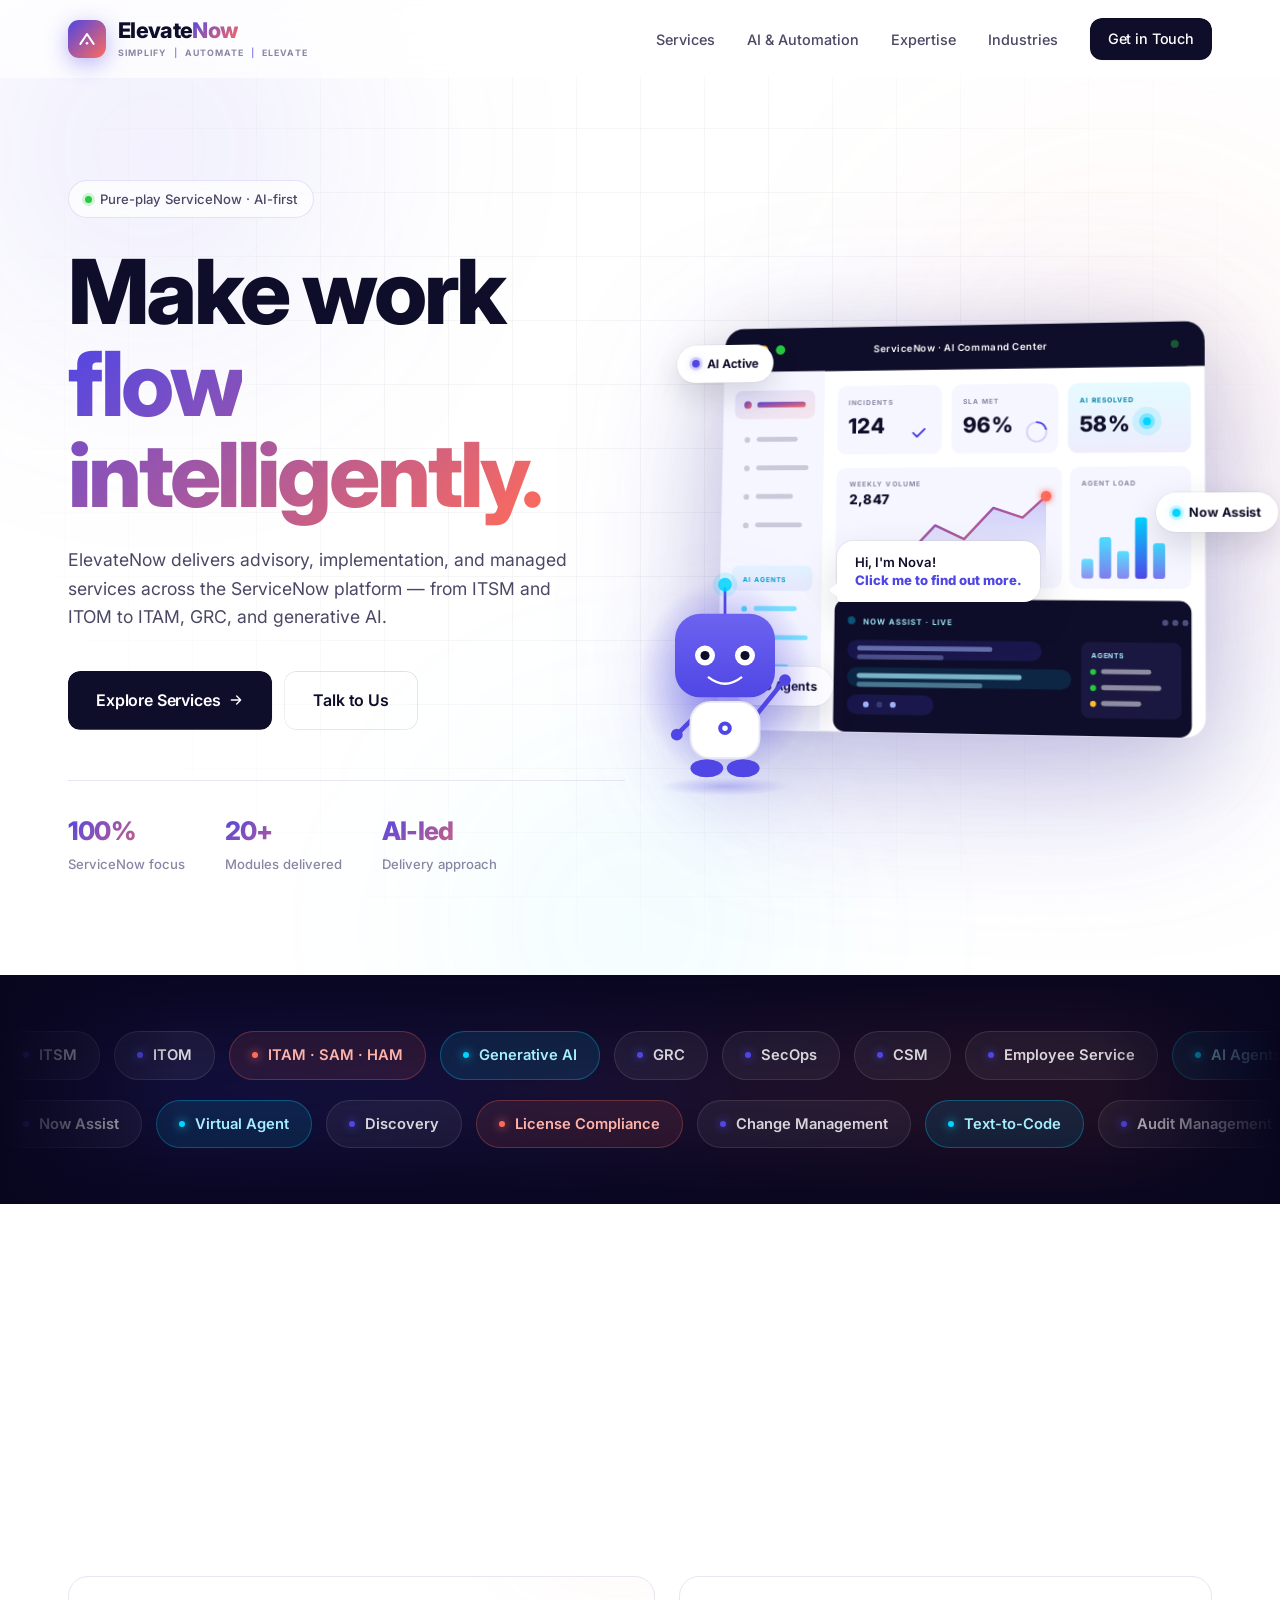
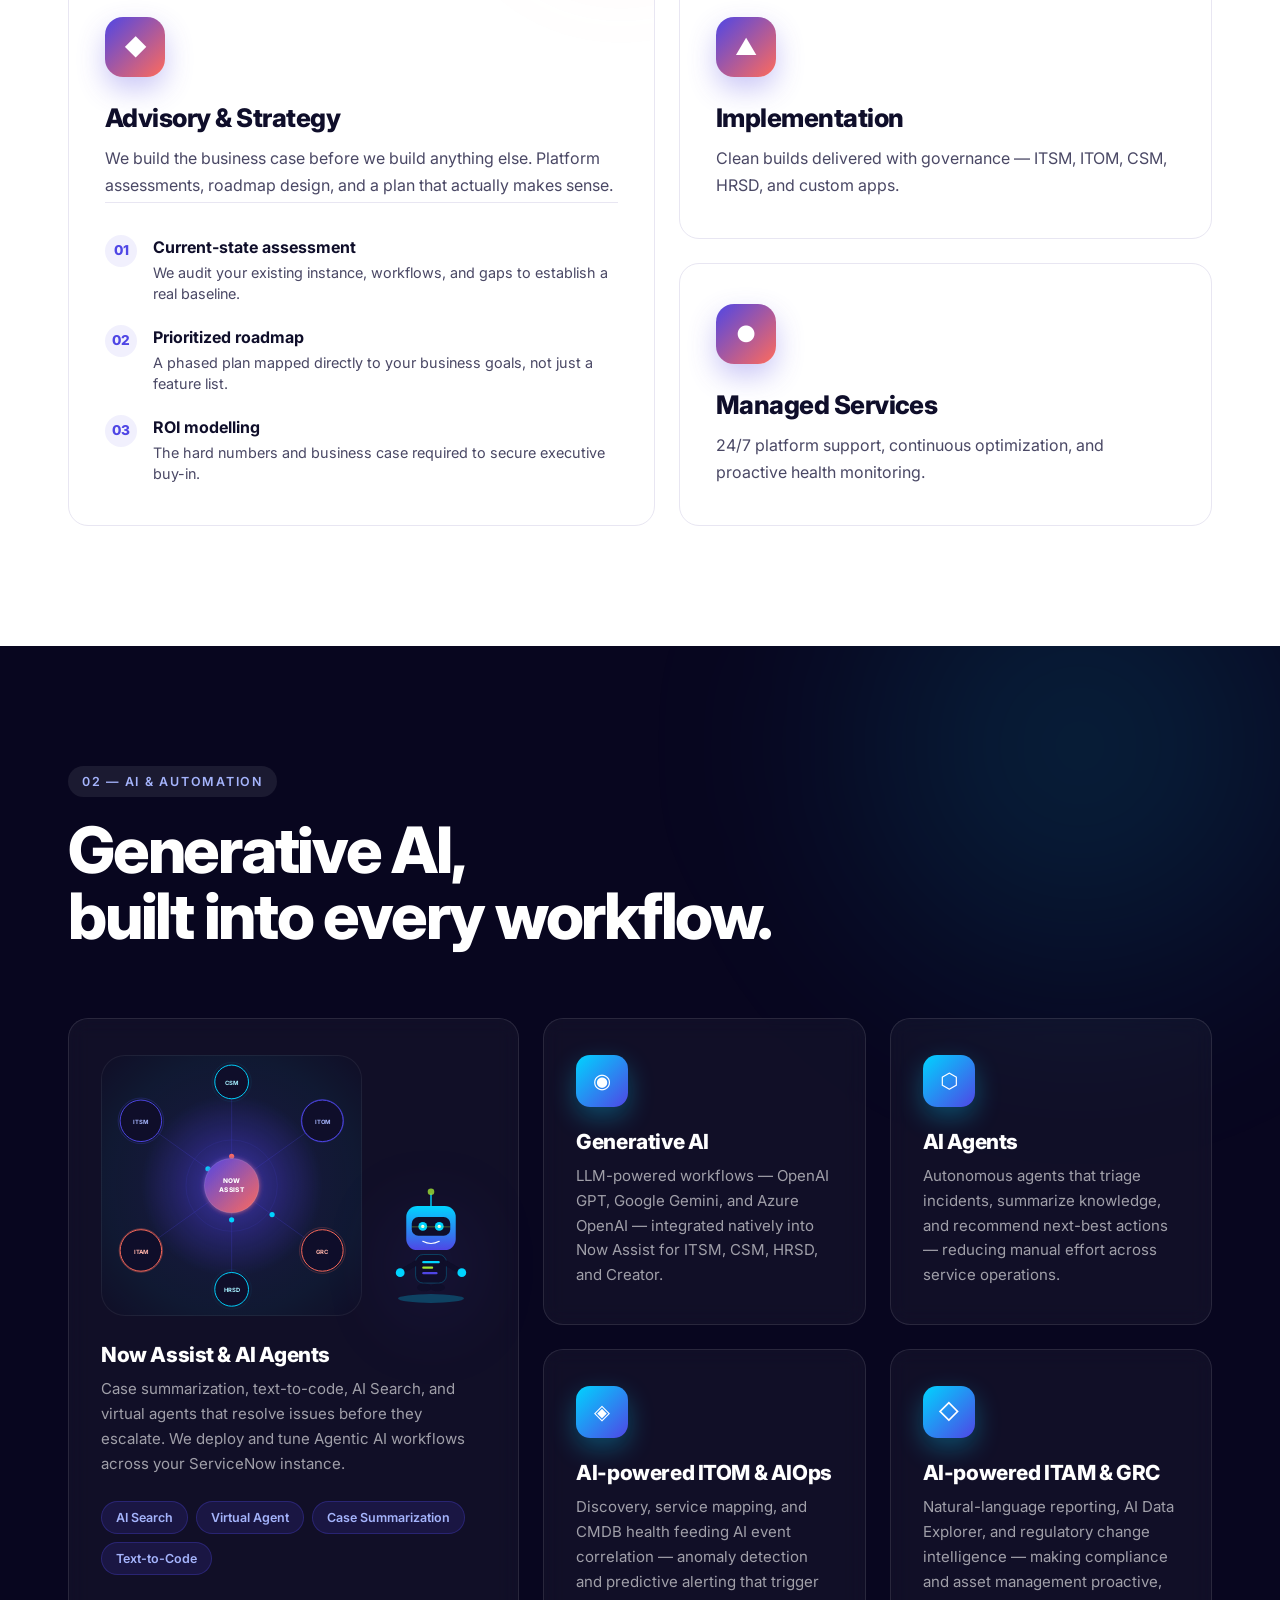
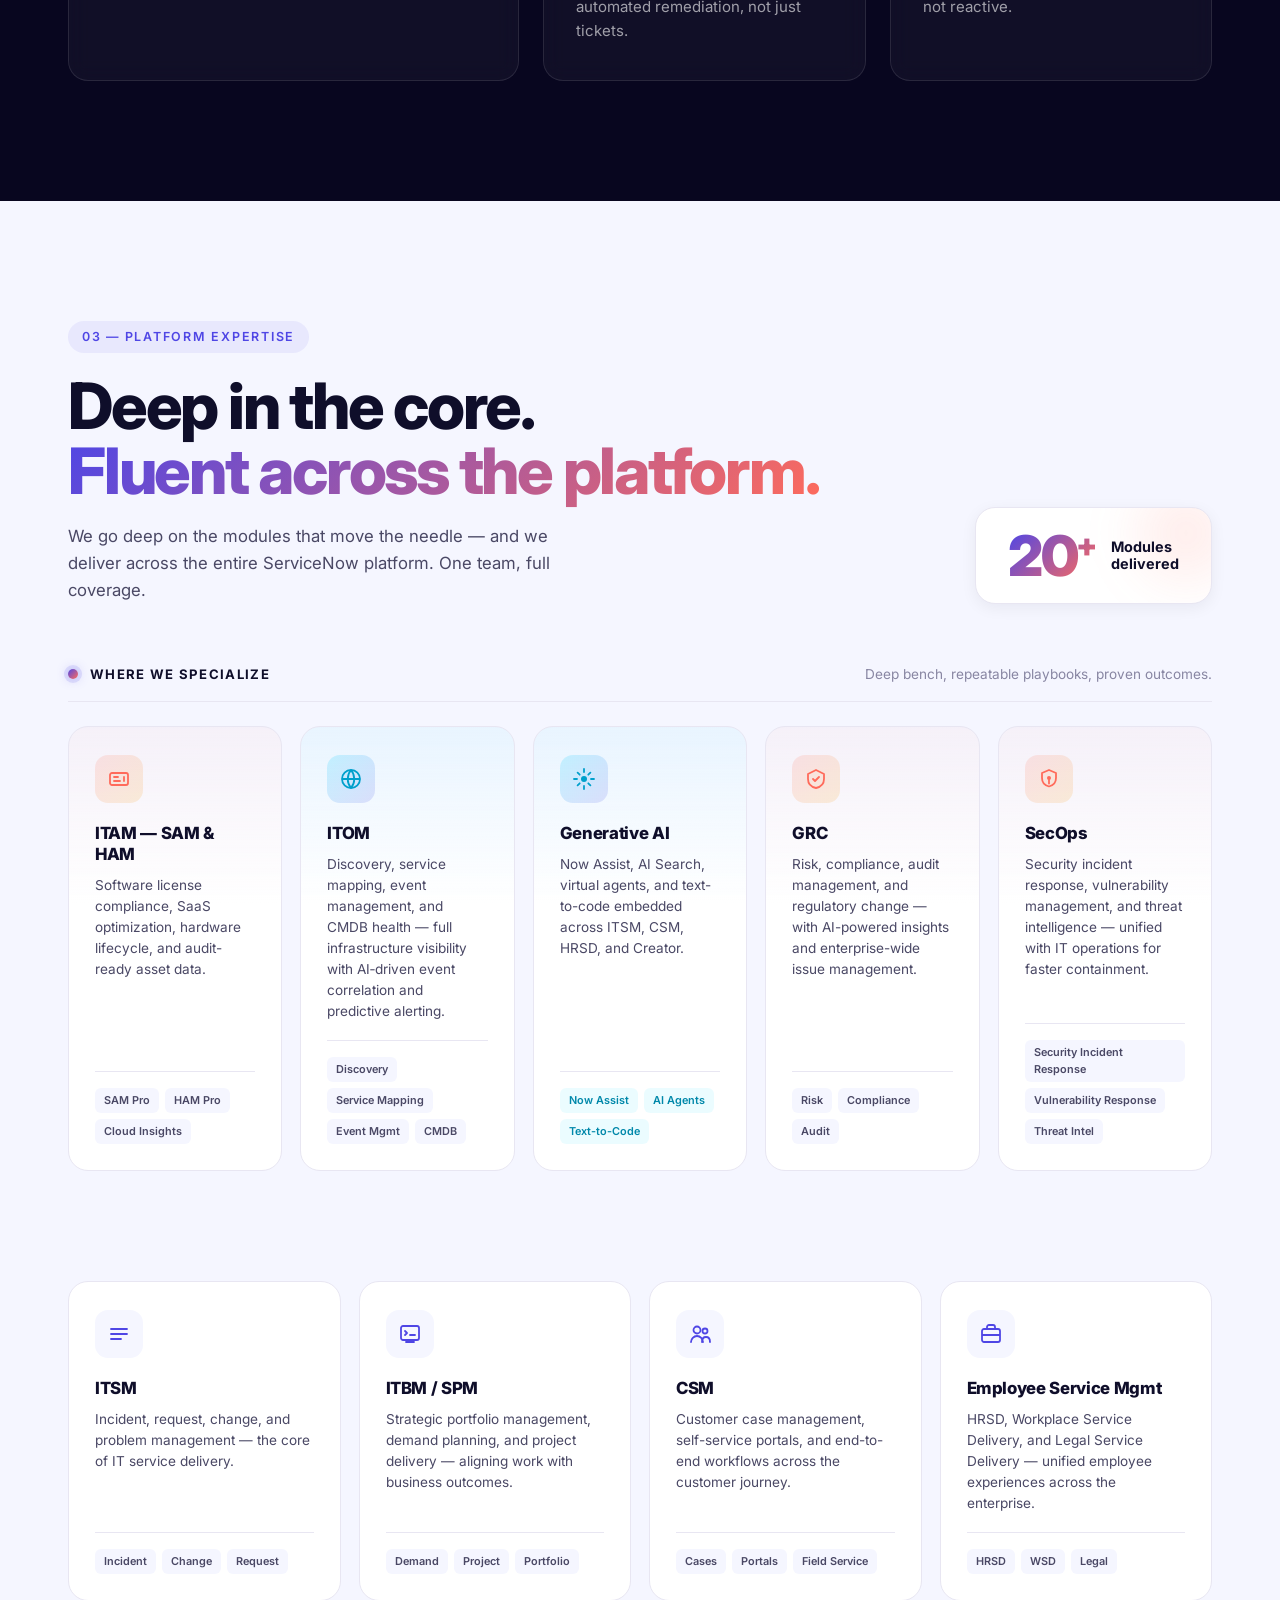
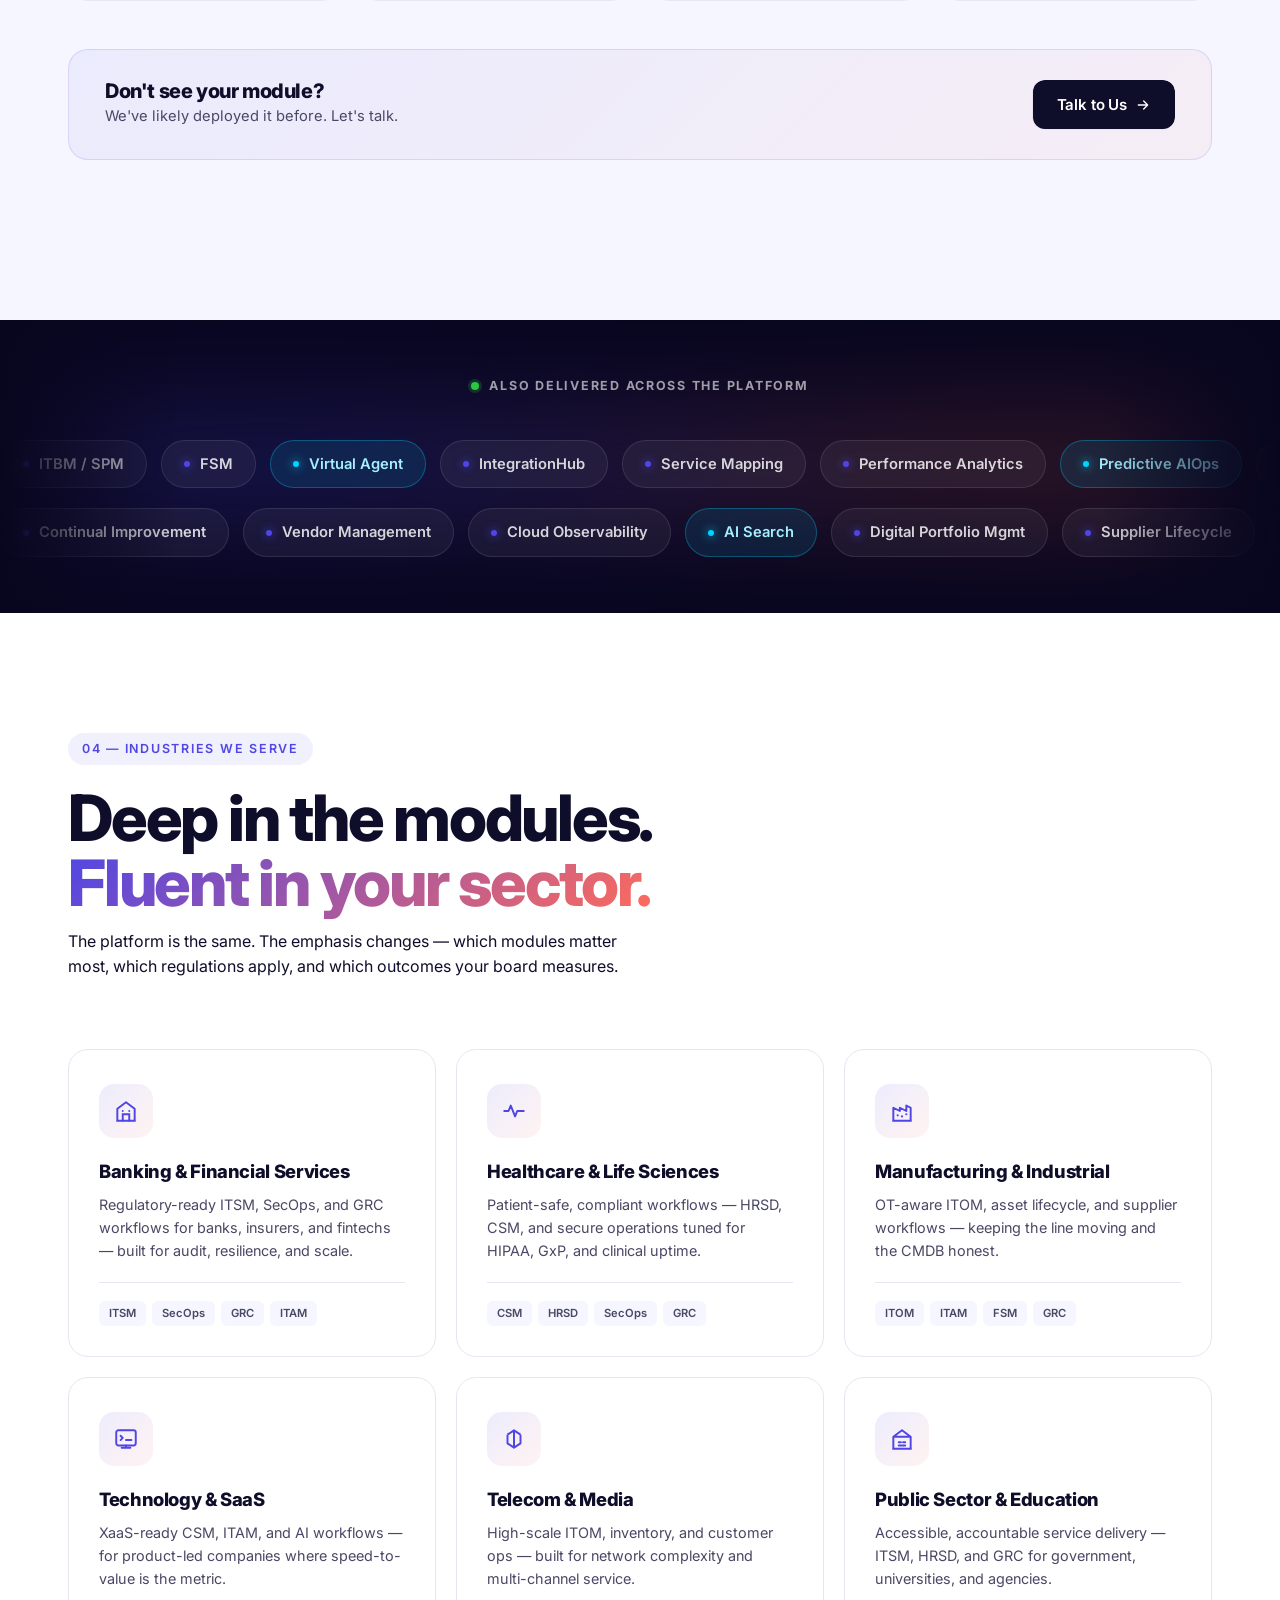
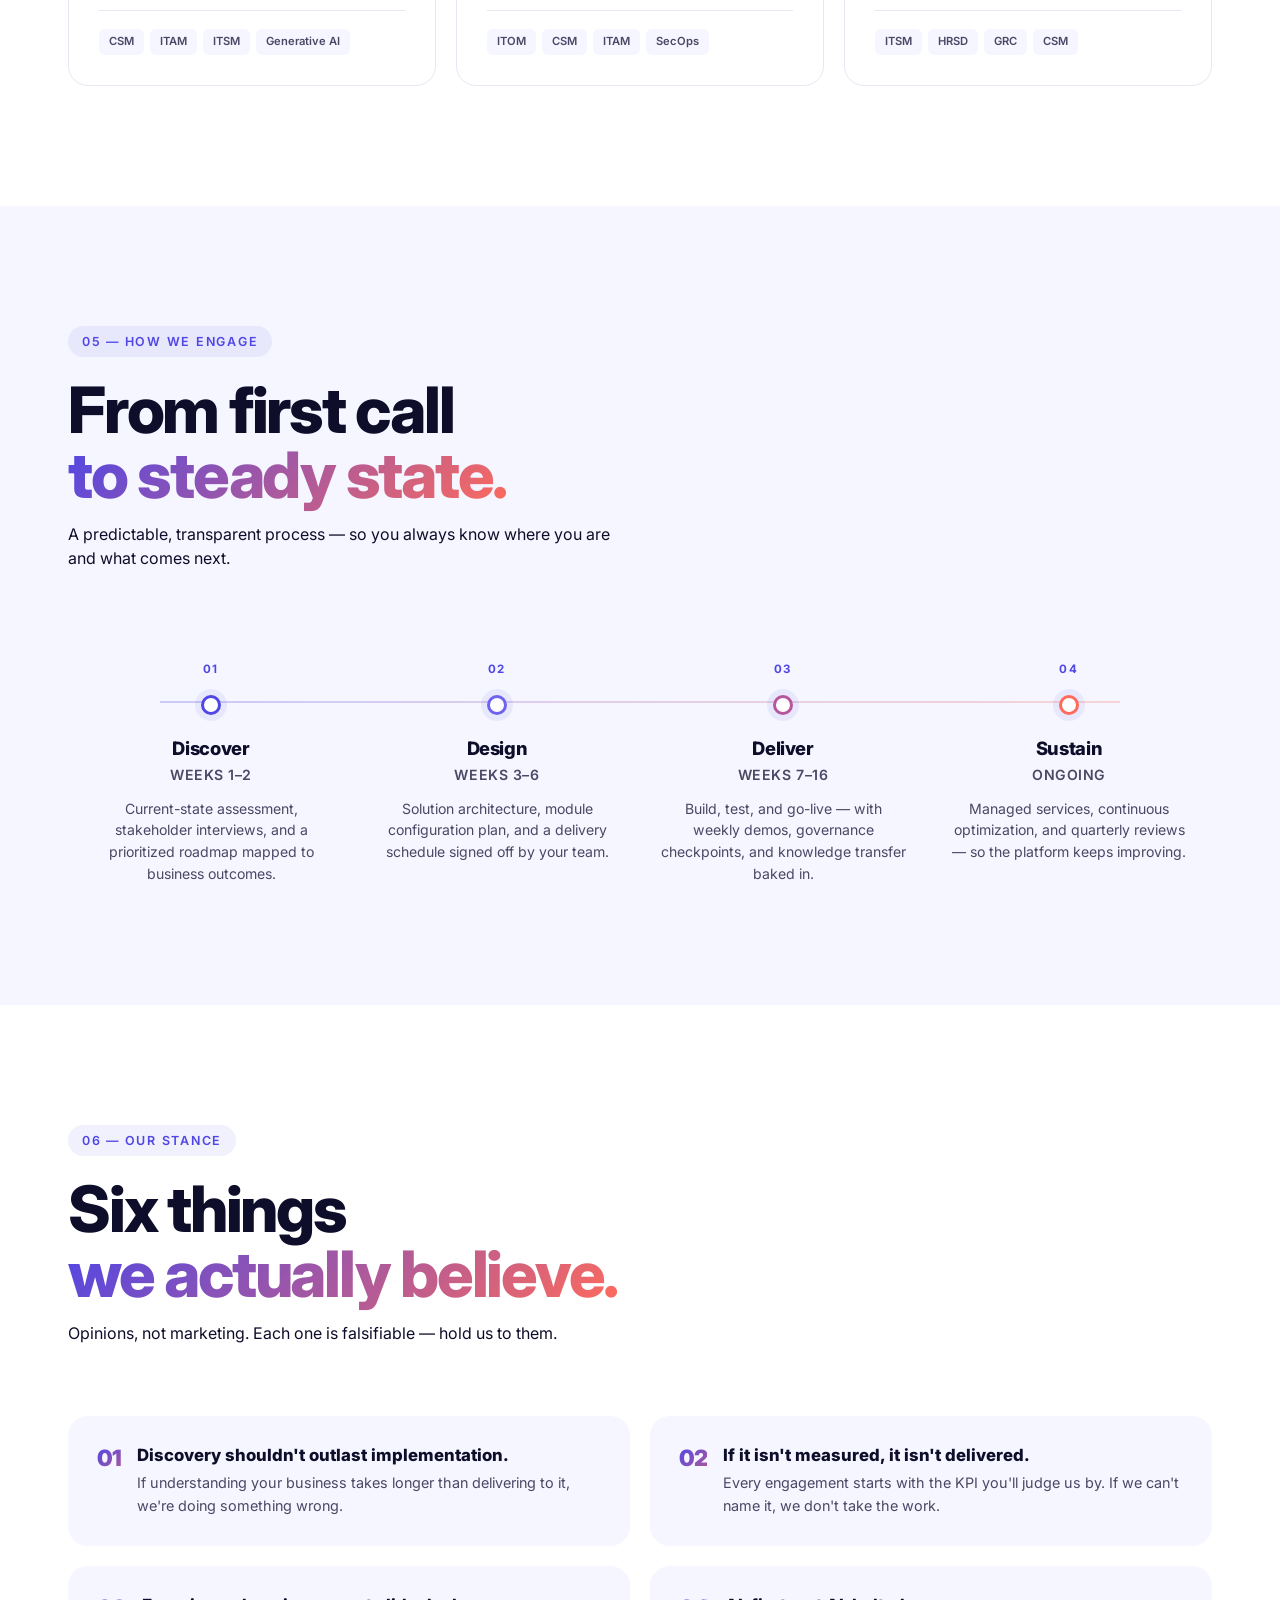
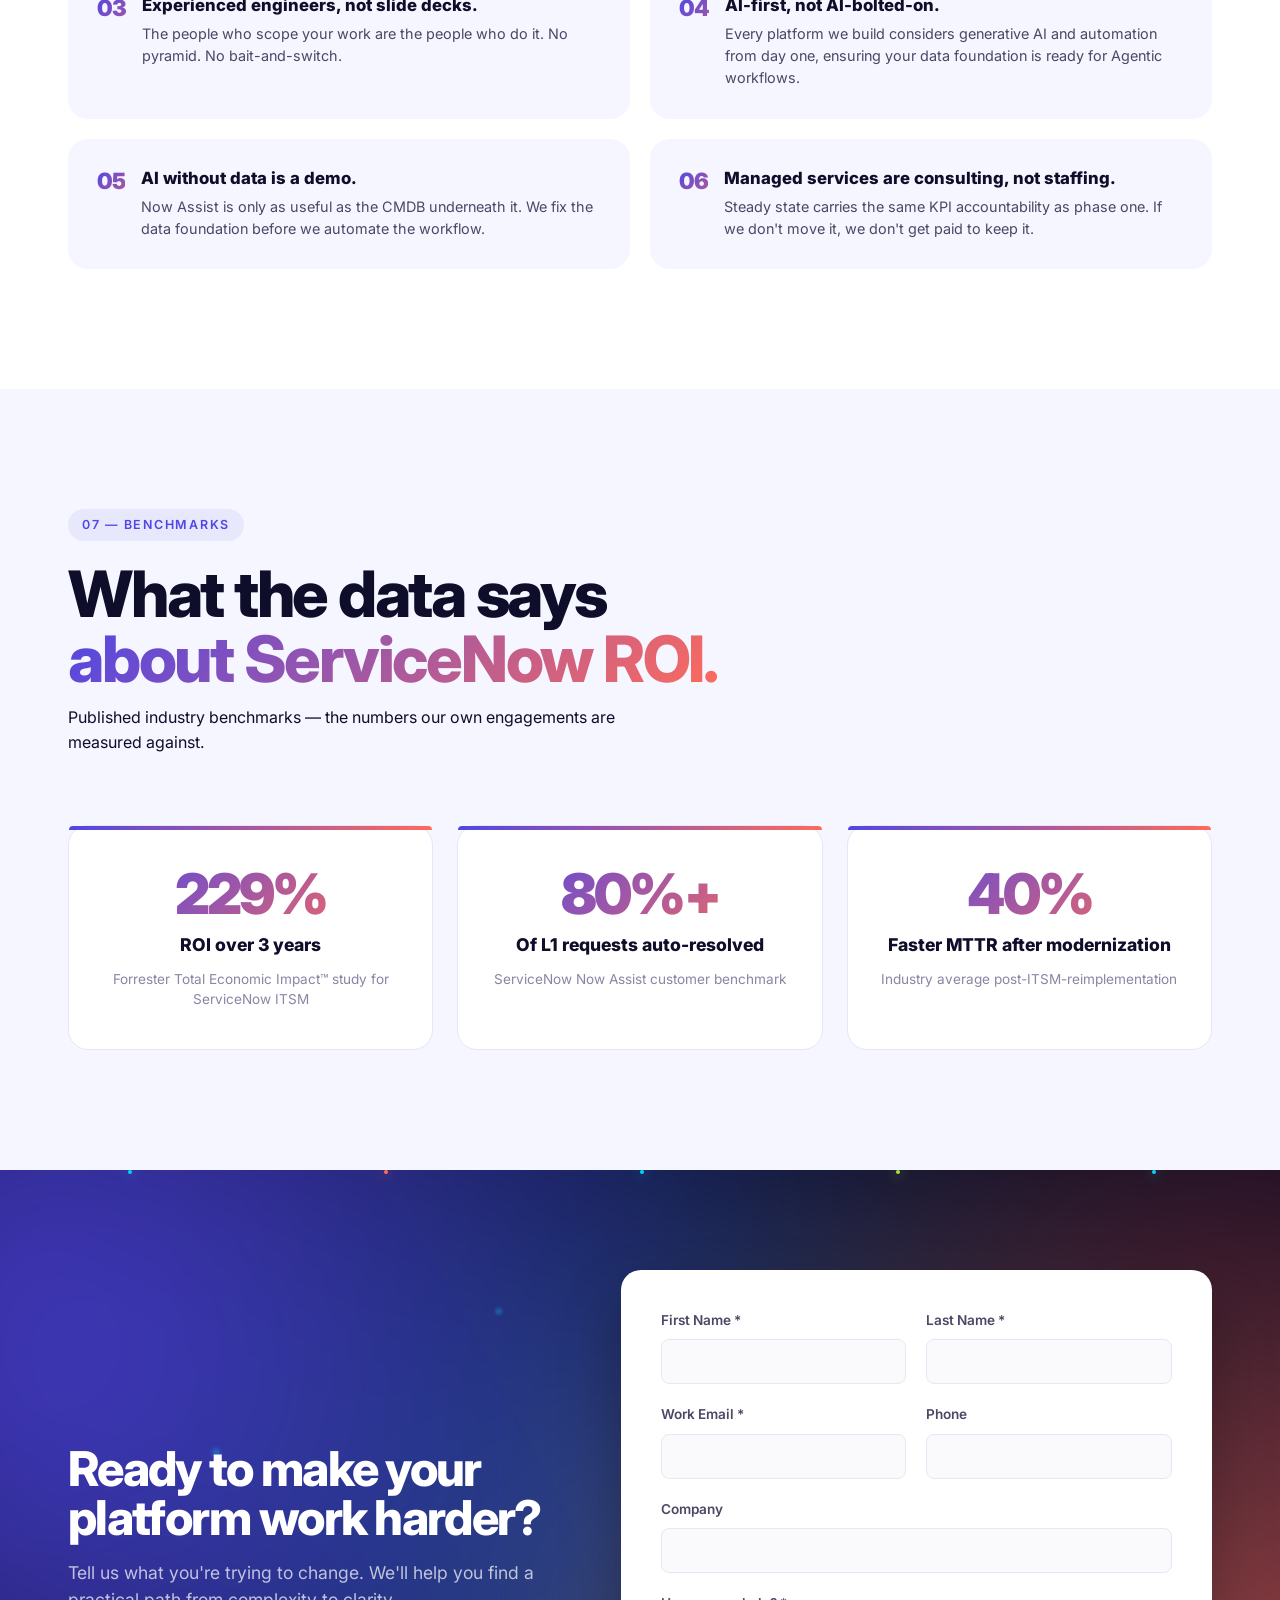
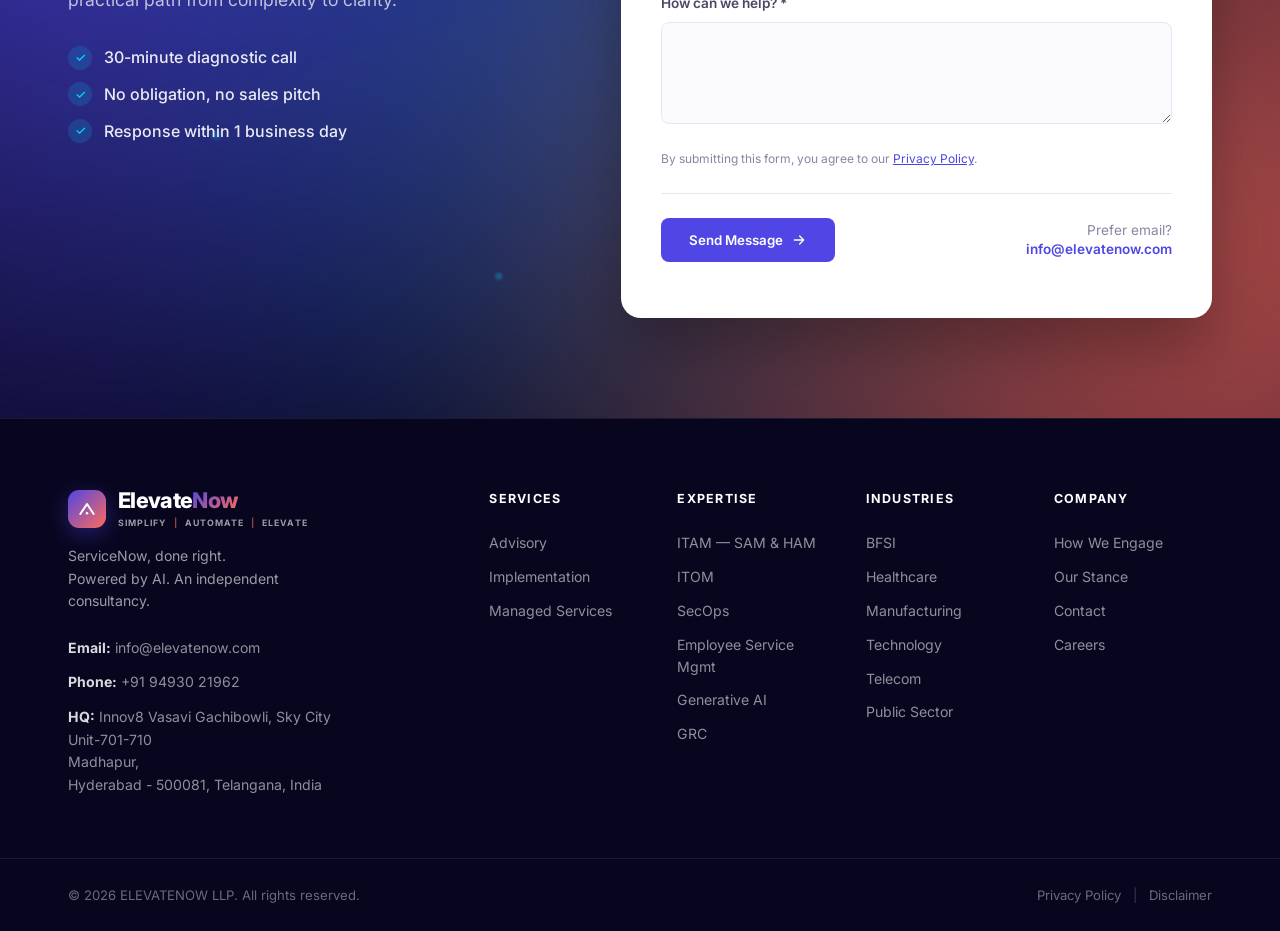
==== commit c1a52dfe: "Refactor comments and improve CSS for mobile view for chatbot" ====
--- a/index.html
+++ b/index.html
@@ -17,7 +17,7 @@
 {"@context":"https://schema.org","@type":"Organization","name":"ElevateNow","url":"https://elevatenow.com","description":"Pure-play ServiceNow consulting partner — outcome-anchored scoping, ITSM, ITOM, ITAM, SecOps, GRC, and Generative AI."}
 </script>
 
-<!-- Additional CSS for this page: 5‑column expertise grid, Nova waving arms, visible bubble -->
+<!-- Additional CSS for this page -->
 <style>
   /* 5‑column grid for the "Where we specialize" section */
   .expertise-featured-5 {
@@ -55,6 +55,31 @@
   .mascot-nova .mascot-bubble {
     opacity: 1;
     transform: translateX(0);
+  }
+
+  /* ===== Mobile: keep Nova's name bubble visible ===== */
+  @media (max-width: 720px) {
+    .mascot-nova .mascot-bubble {
+      display: block;
+      opacity: 1;
+      transform: translateX(0);
+      top: 6px;
+      left: 100%;
+      margin-left: 8px;
+      white-space: normal;
+      width: max-content;
+      max-width: min(155px, calc(100vw - 175px));
+      font-size: 0.72rem;
+      padding: 9px 12px;
+      line-height: 1.35;
+      text-align: left;
+      box-shadow: 0 10px 28px rgba(15,14,42,0.15), 0 0 0 1px rgba(15,14,42,0.05);
+    }
+    .mascot-nova .mascot-bubble::before {
+      bottom: 6px;
+      left: -8px;
+      top: auto;
+    }
   }
 </style>
 </head>
@@ -457,7 +482,7 @@
       </div>
     </div>
 
-    <!-- Where we specialize (now 5 cards incl. ITOM) -->
+    <!-- Where we specialize (5 cards incl. ITOM) -->
     <div class="expertise-group">
       <div class="expertise-group-head">
         <span class="group-dot group-dot-deep"></span>
@@ -472,7 +497,7 @@
           <div class="expertise-tags"><span>SAM Pro</span><span>HAM Pro</span><span>Cloud Insights</span></div>
         </article>
 
-        <!-- ITOM (new) -->
+        <!-- ITOM -->
         <article class="expertise-card expertise-card-ai">
           <div class="expertise-card-top"><div class="expertise-icon expertise-icon-ai"><svg viewBox="0 0 24 24" width="24" height="24" fill="none"><circle cx="12" cy="12" r="9" stroke="currentColor" stroke-width="1.8"/><path d="M3 12h18M12 3a14 14 0 010 18M12 3a14 14 0 000 18" stroke="currentColor" stroke-width="1.8"/></svg></div></div>
           <h4>ITOM</h4><p>Discovery, service mapping, event management, and CMDB health — full infrastructure visibility with AI‑driven event correlation and predictive alerting.</p>
@@ -502,7 +527,7 @@
       </div>
     </div>
 
-    <!-- Where we deliver across the platform (ITOM replaced with ITBM/SPM) -->
+    <!-- Where we deliver across the platform -->
     <div class="expertise-group">
       <div class="expertise-group-head">
         <span class="group-dot group-dot-breadth"></span>
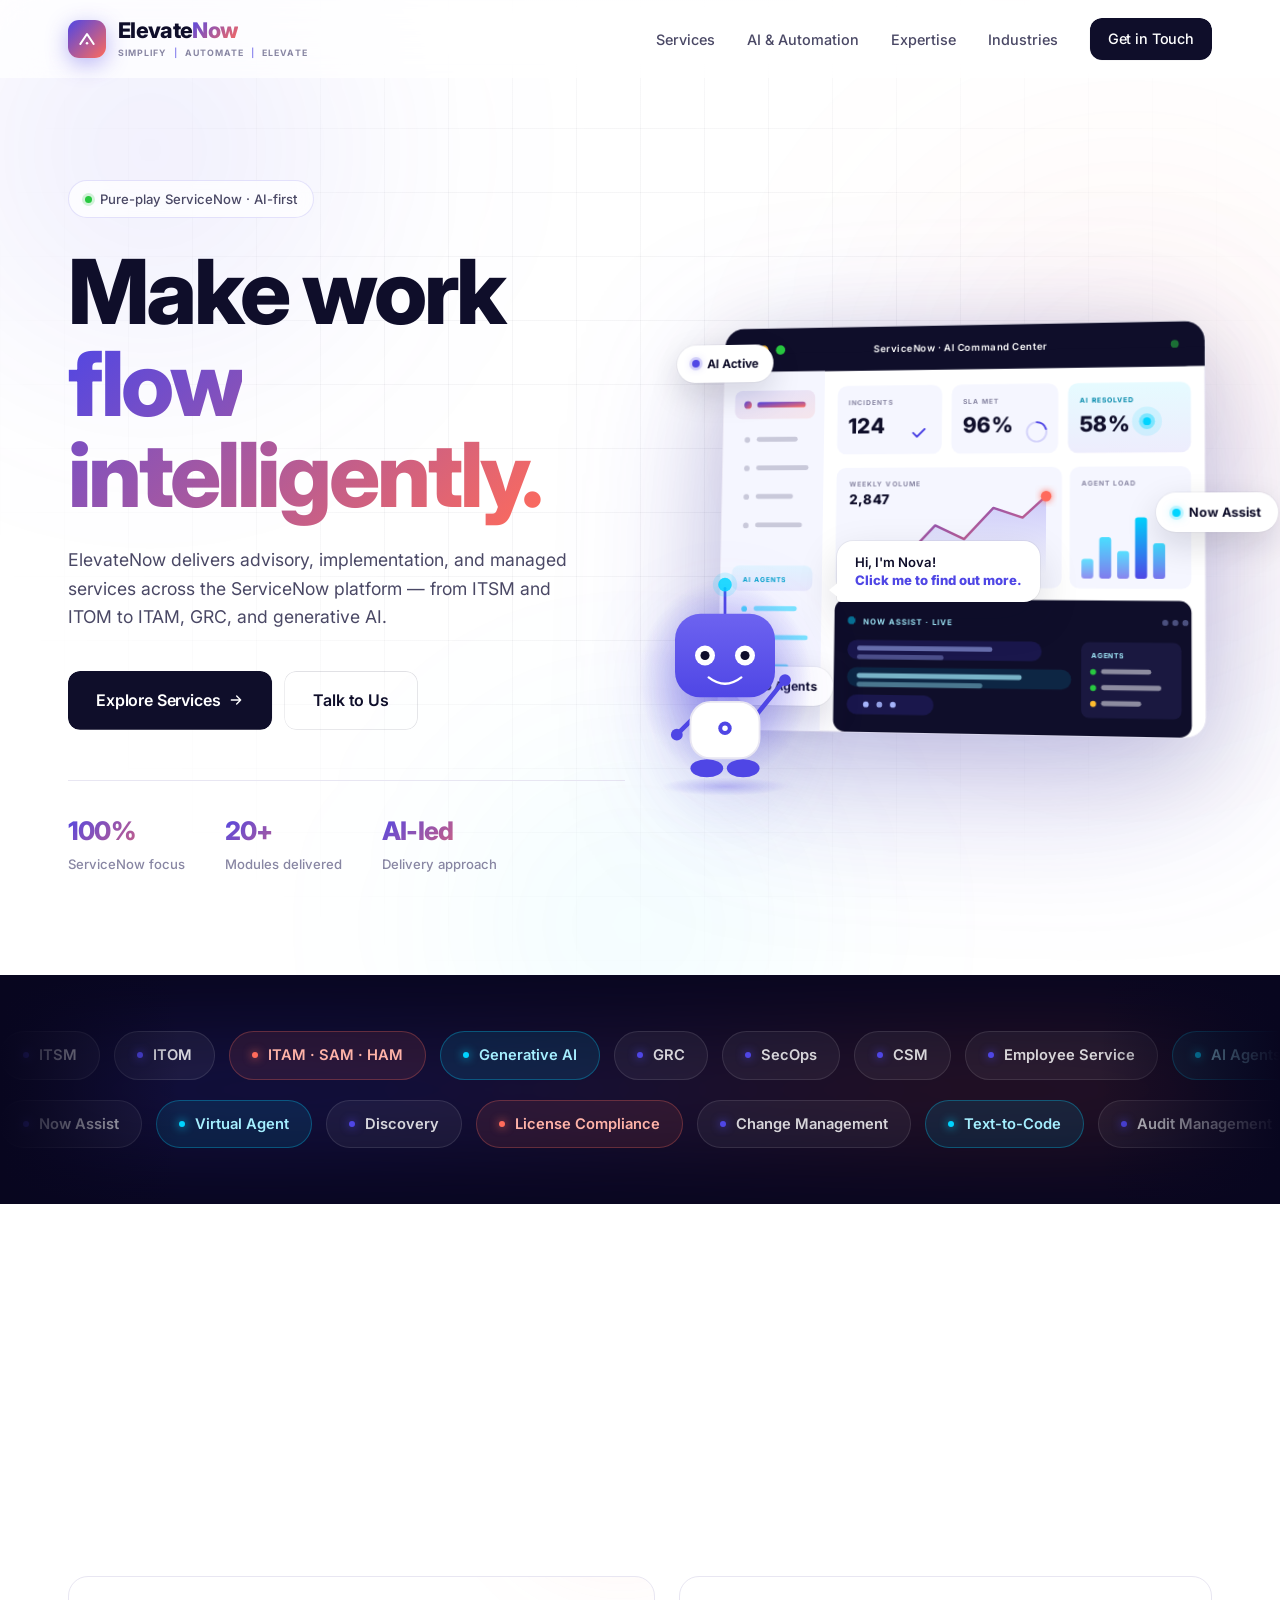
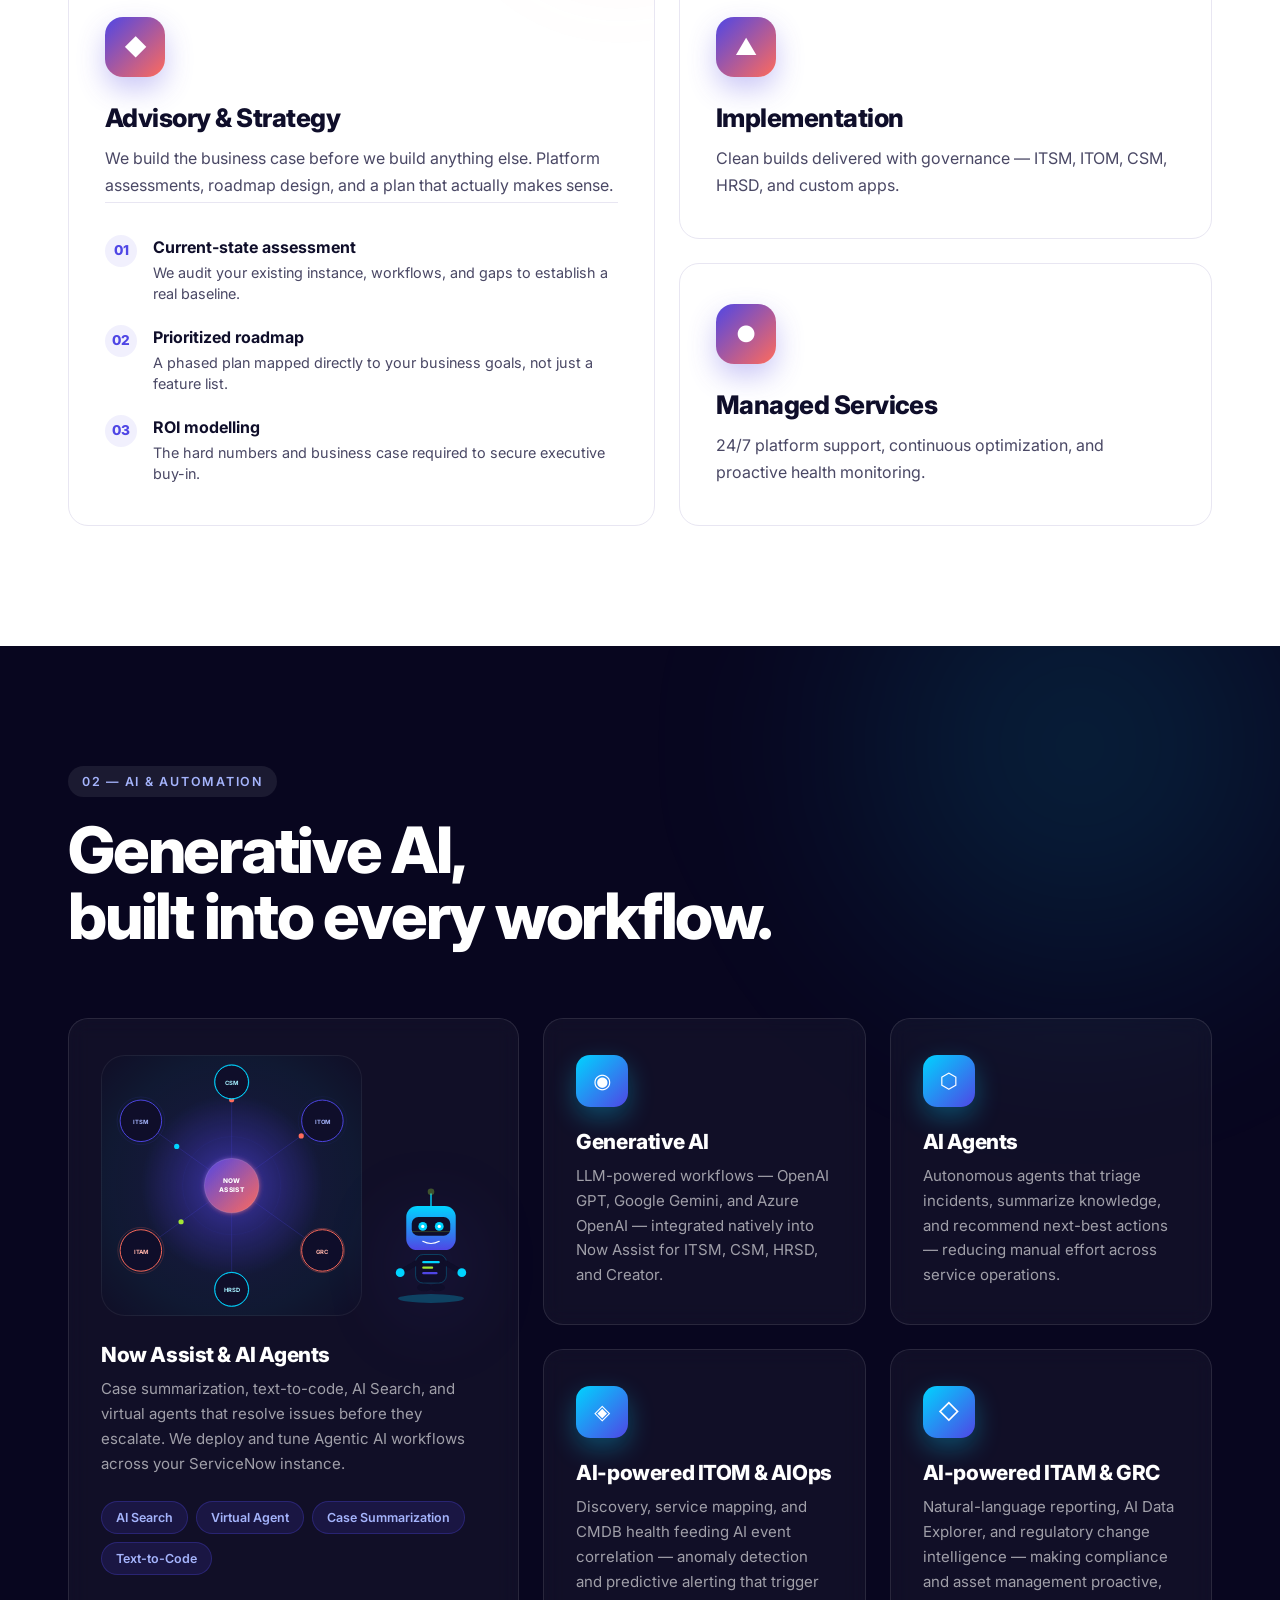
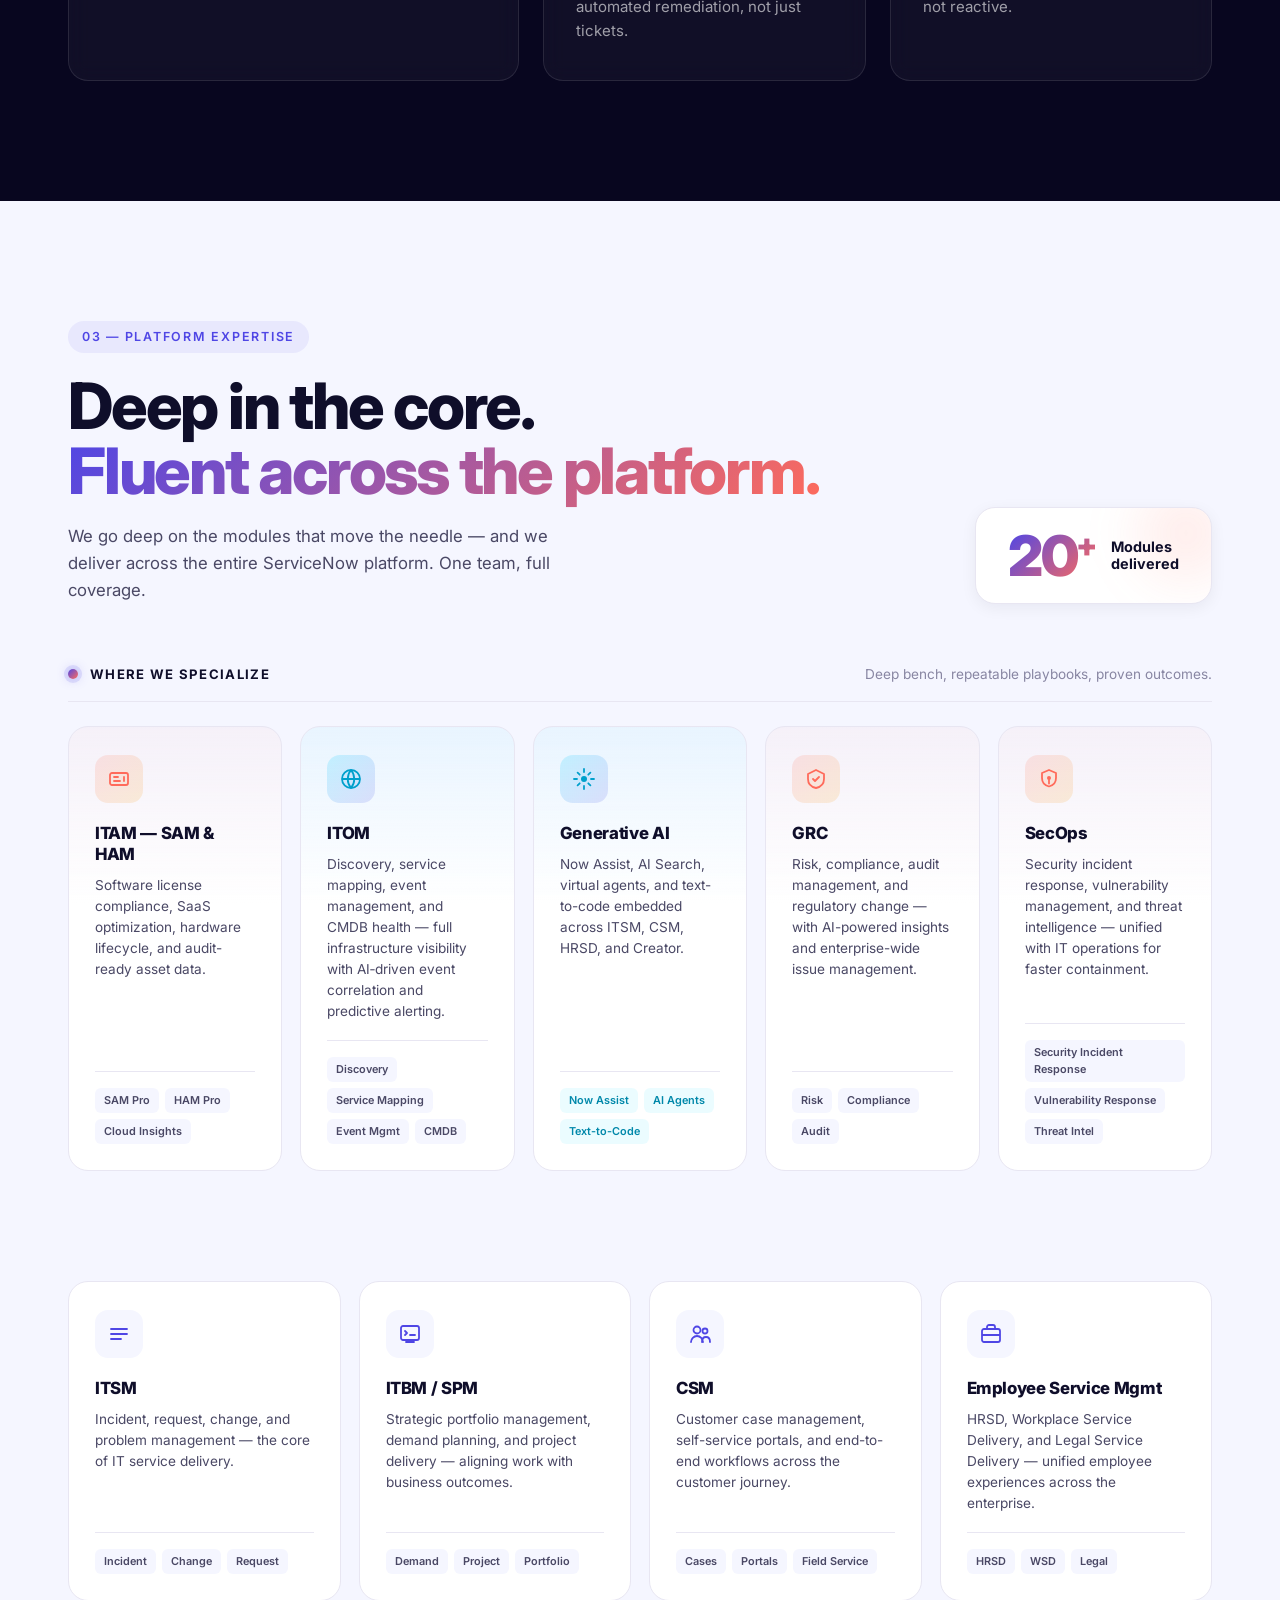
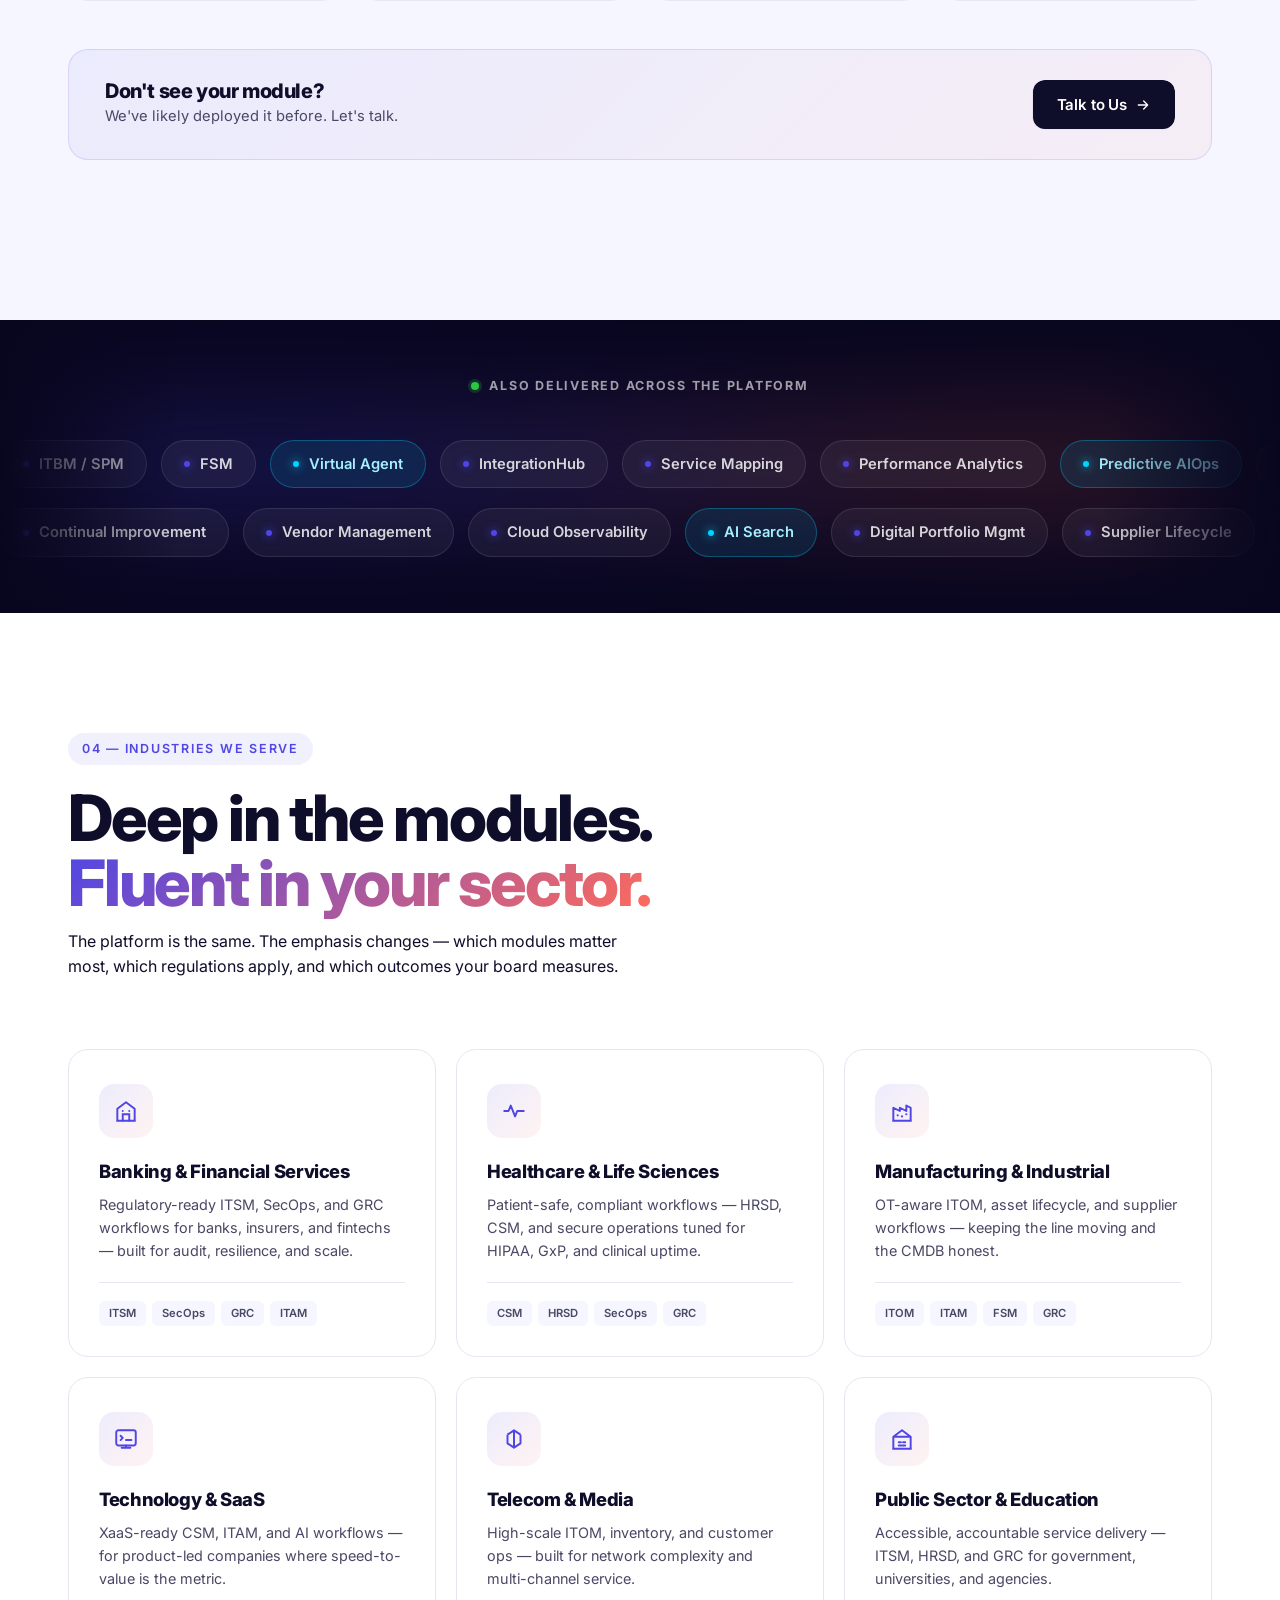
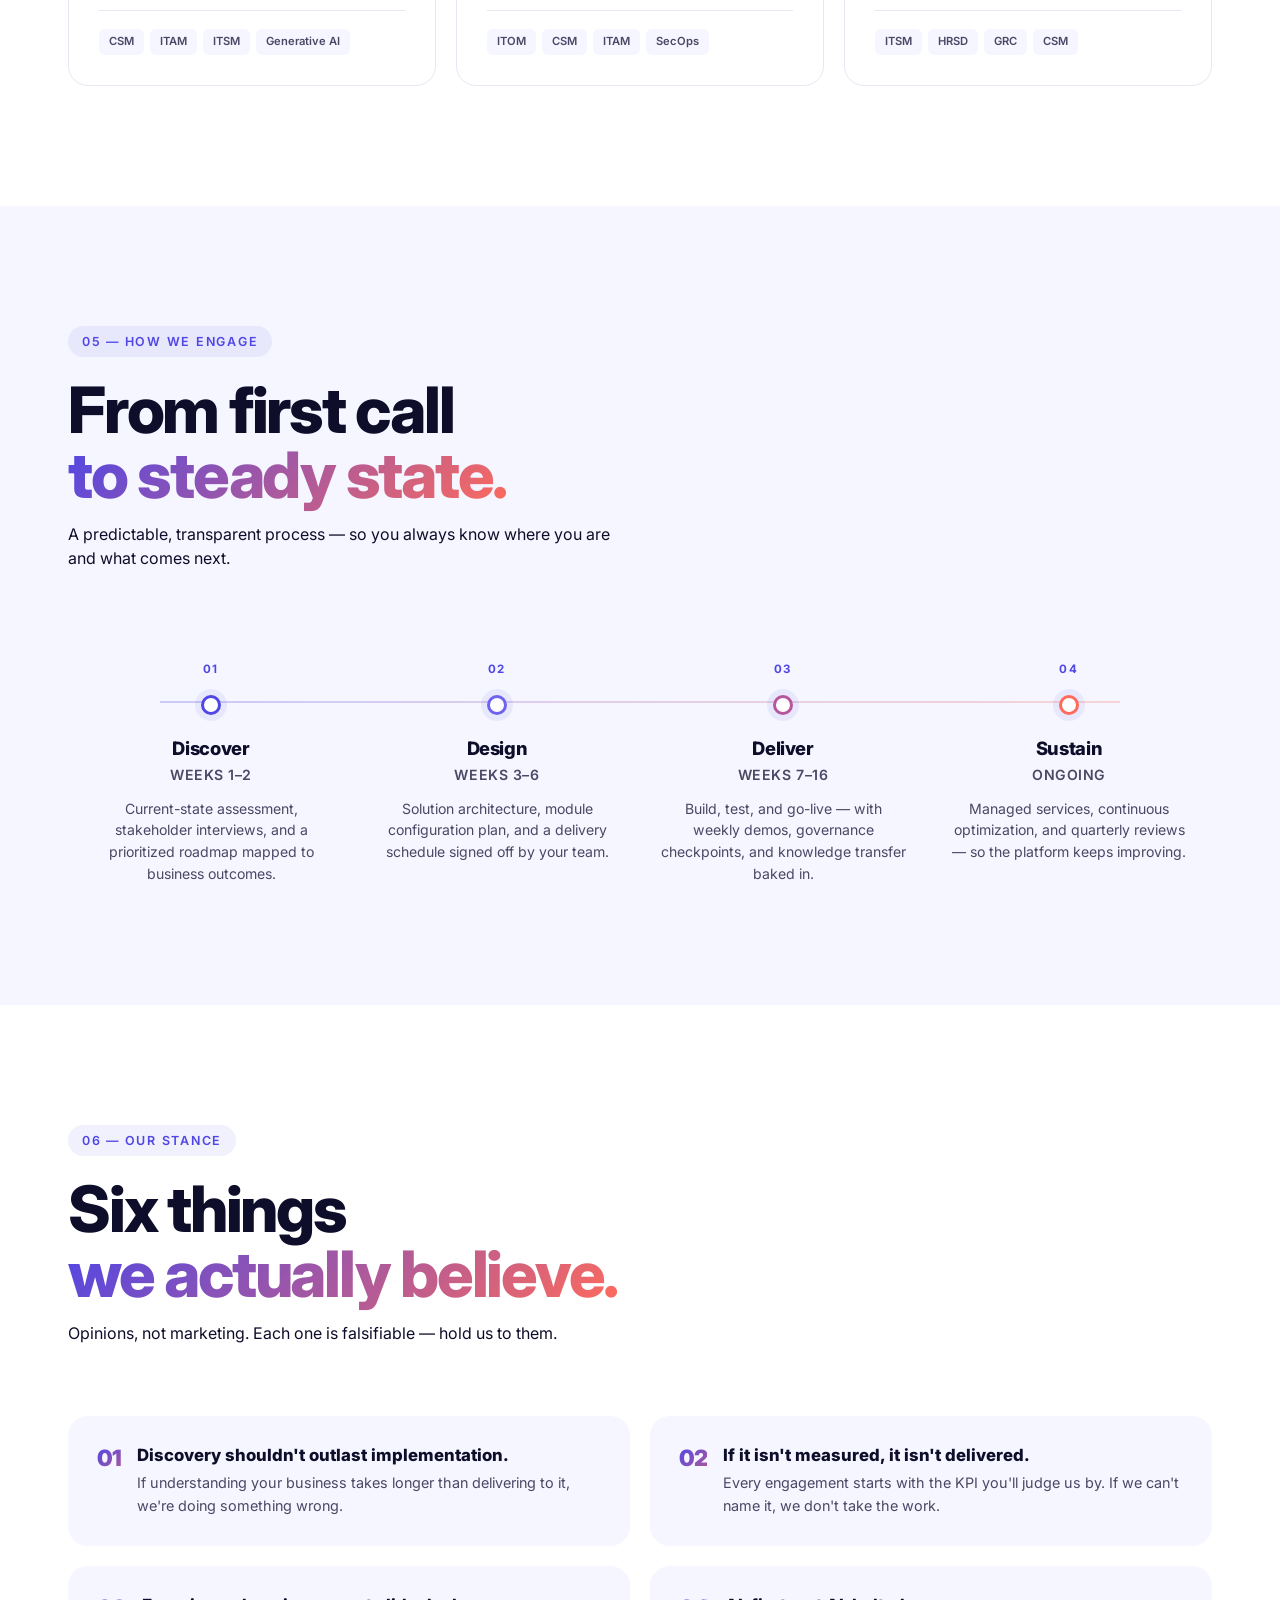
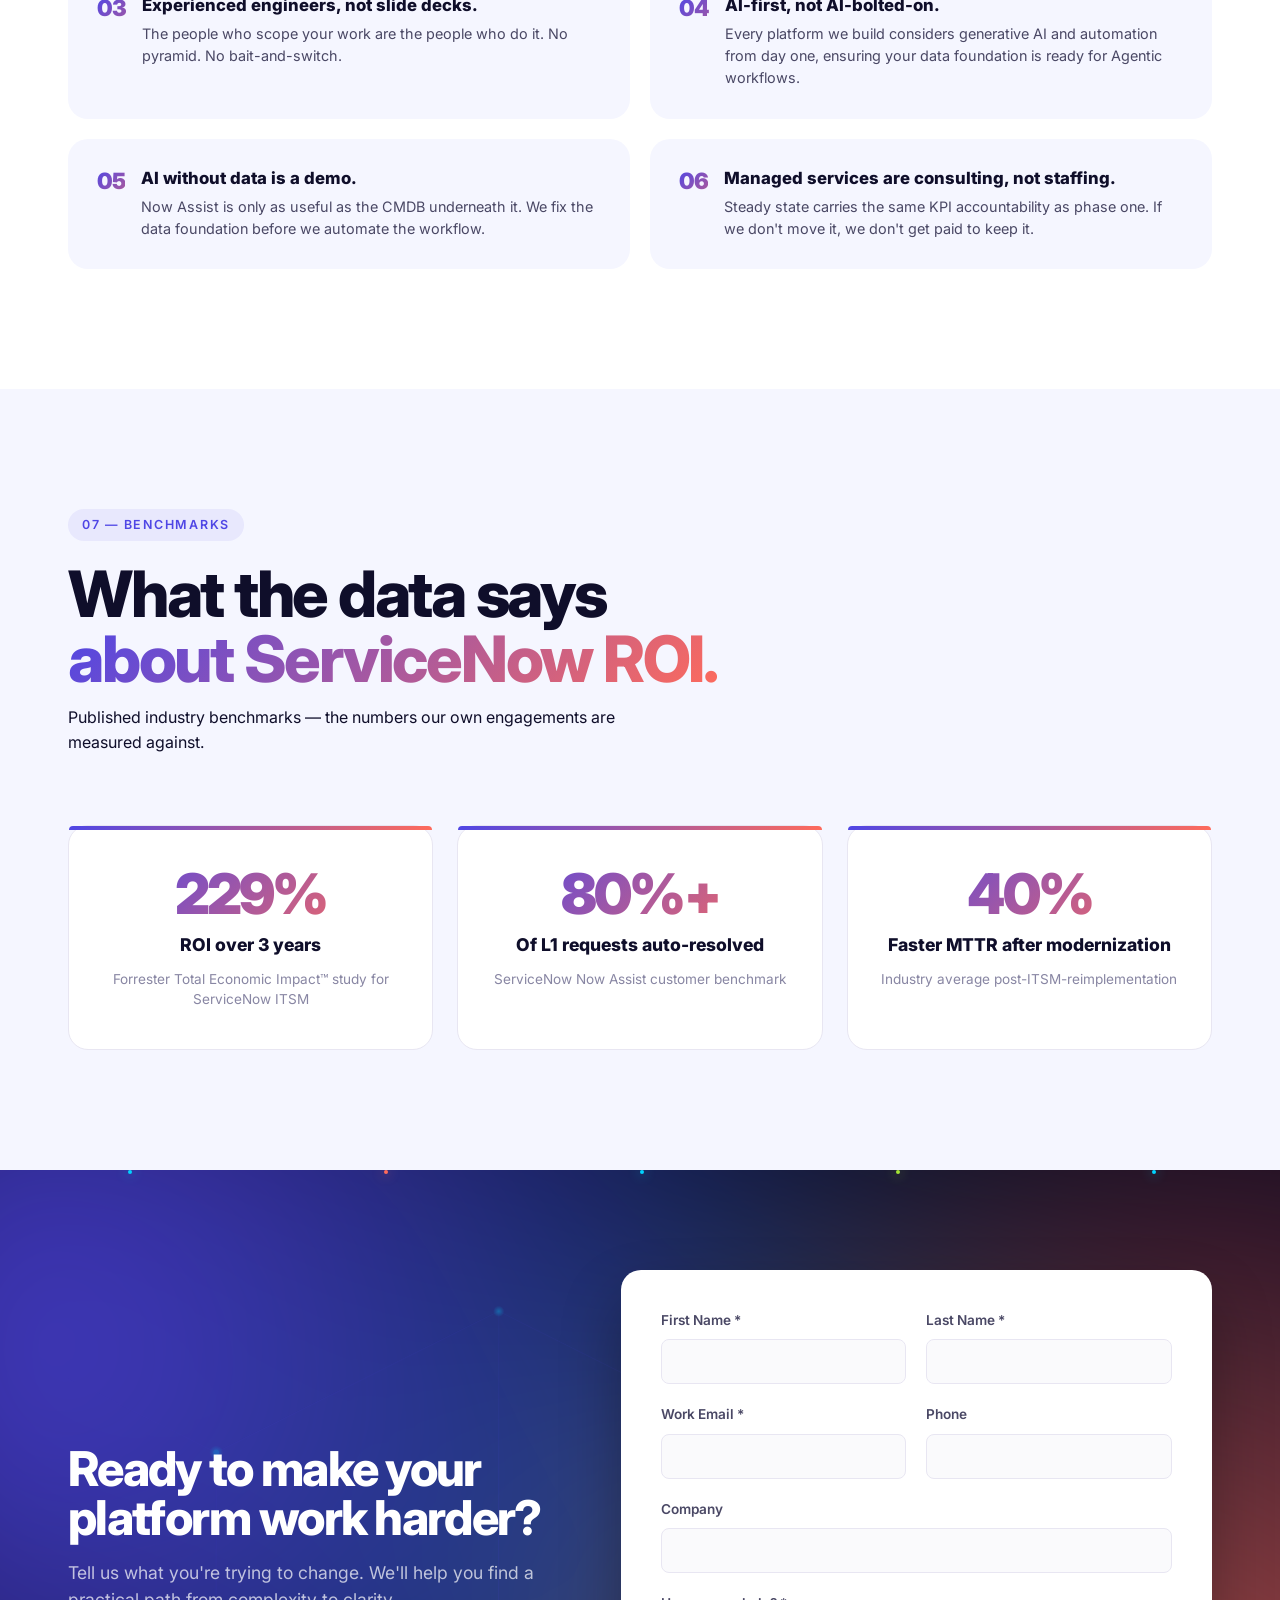
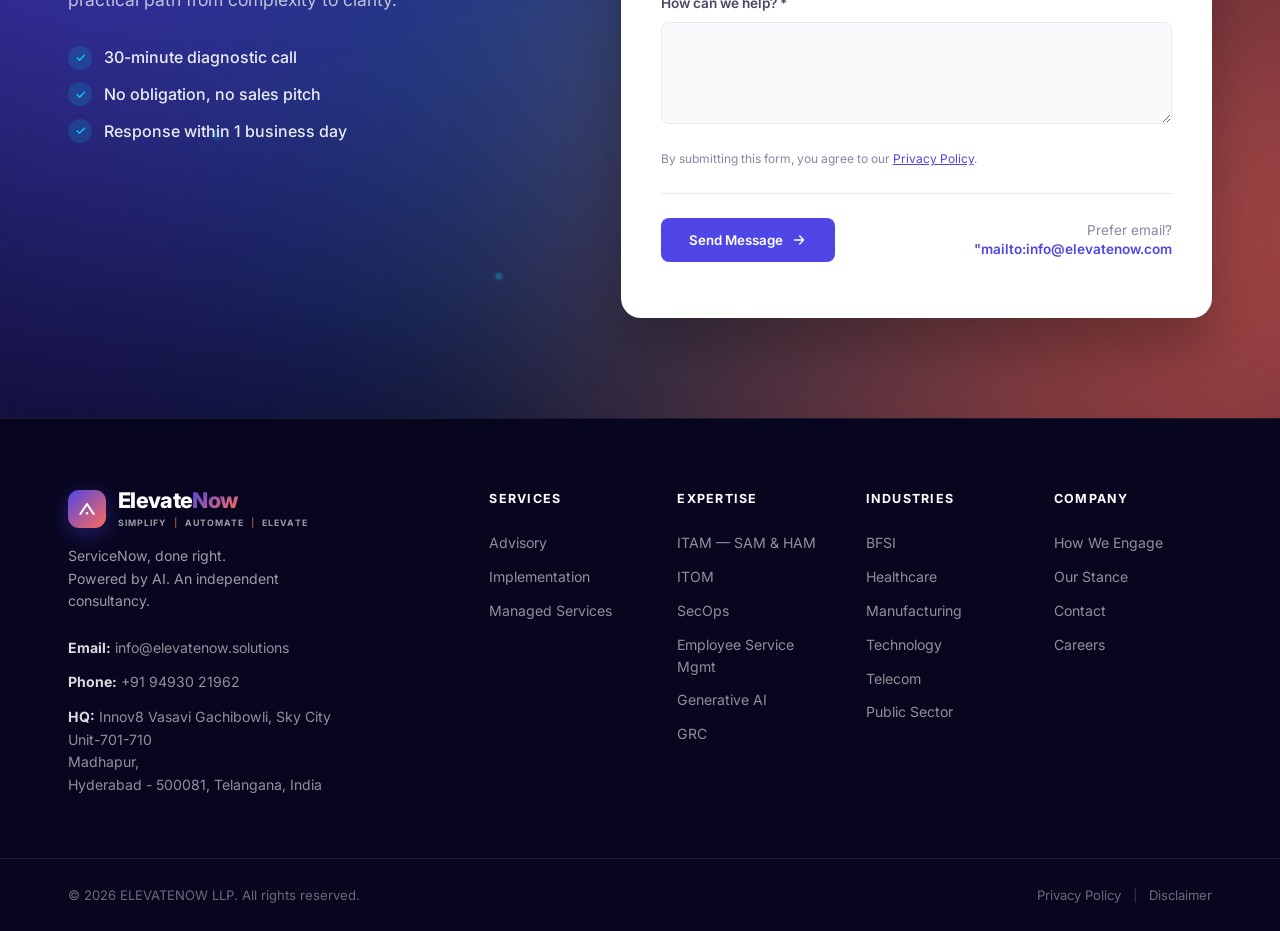
==== commit 2ceb6da7: "Email ID update Updated email address in the contact section and corrected the mailto link." ====
--- a/index.html
+++ b/index.html
@@ -719,7 +719,7 @@
 
           <div class="form-footer">
             <button type="submit" class="btn-send">Send Message <svg width="16" height="16" viewBox="0 0 24 24" fill="none"><path d="M5 12h14M13 6l6 6-6 6" stroke="currentColor" stroke-width="2" stroke-linecap="round" stroke-linejoin="round"/></svg></button>
-            <div class="prefer-email">Prefer email?<br><a href="mailto:info@elevatenow.com">info@elevatenow.com</a></div>
+            <div class="prefer-email">Prefer email?<br><a href="mailto:"mailto:info@elevatenow.com">"mailto:info@elevatenow.com</a></div>
           </div>
           <p class="form-status" role="status" aria-live="polite"></p>
         </form>
@@ -753,7 +753,7 @@
       <p class="footer-tag">ServiceNow, done right.<br>Powered by AI. An independent consultancy.</p>
       
       <div class="footer-contact">
-        <p><strong>Email:</strong> <a href="mailto:info@elevatenow.com">info@elevatenow.com</a></p>
+        <p><strong>Email:</strong> <a href="mailto:info@elevatenow.solutions">info@elevatenow.solutions</a></p>
         <p><strong>Phone:</strong> <a href="tel:+919493021962">+91 94930 21962</a></p>
         <p><strong>HQ:</strong> Innov8 Vasavi Gachibowli, Sky City Unit-701-710<br>Madhapur,<br>Hyderabad - 500081, Telangana, India</p>
       </div> 
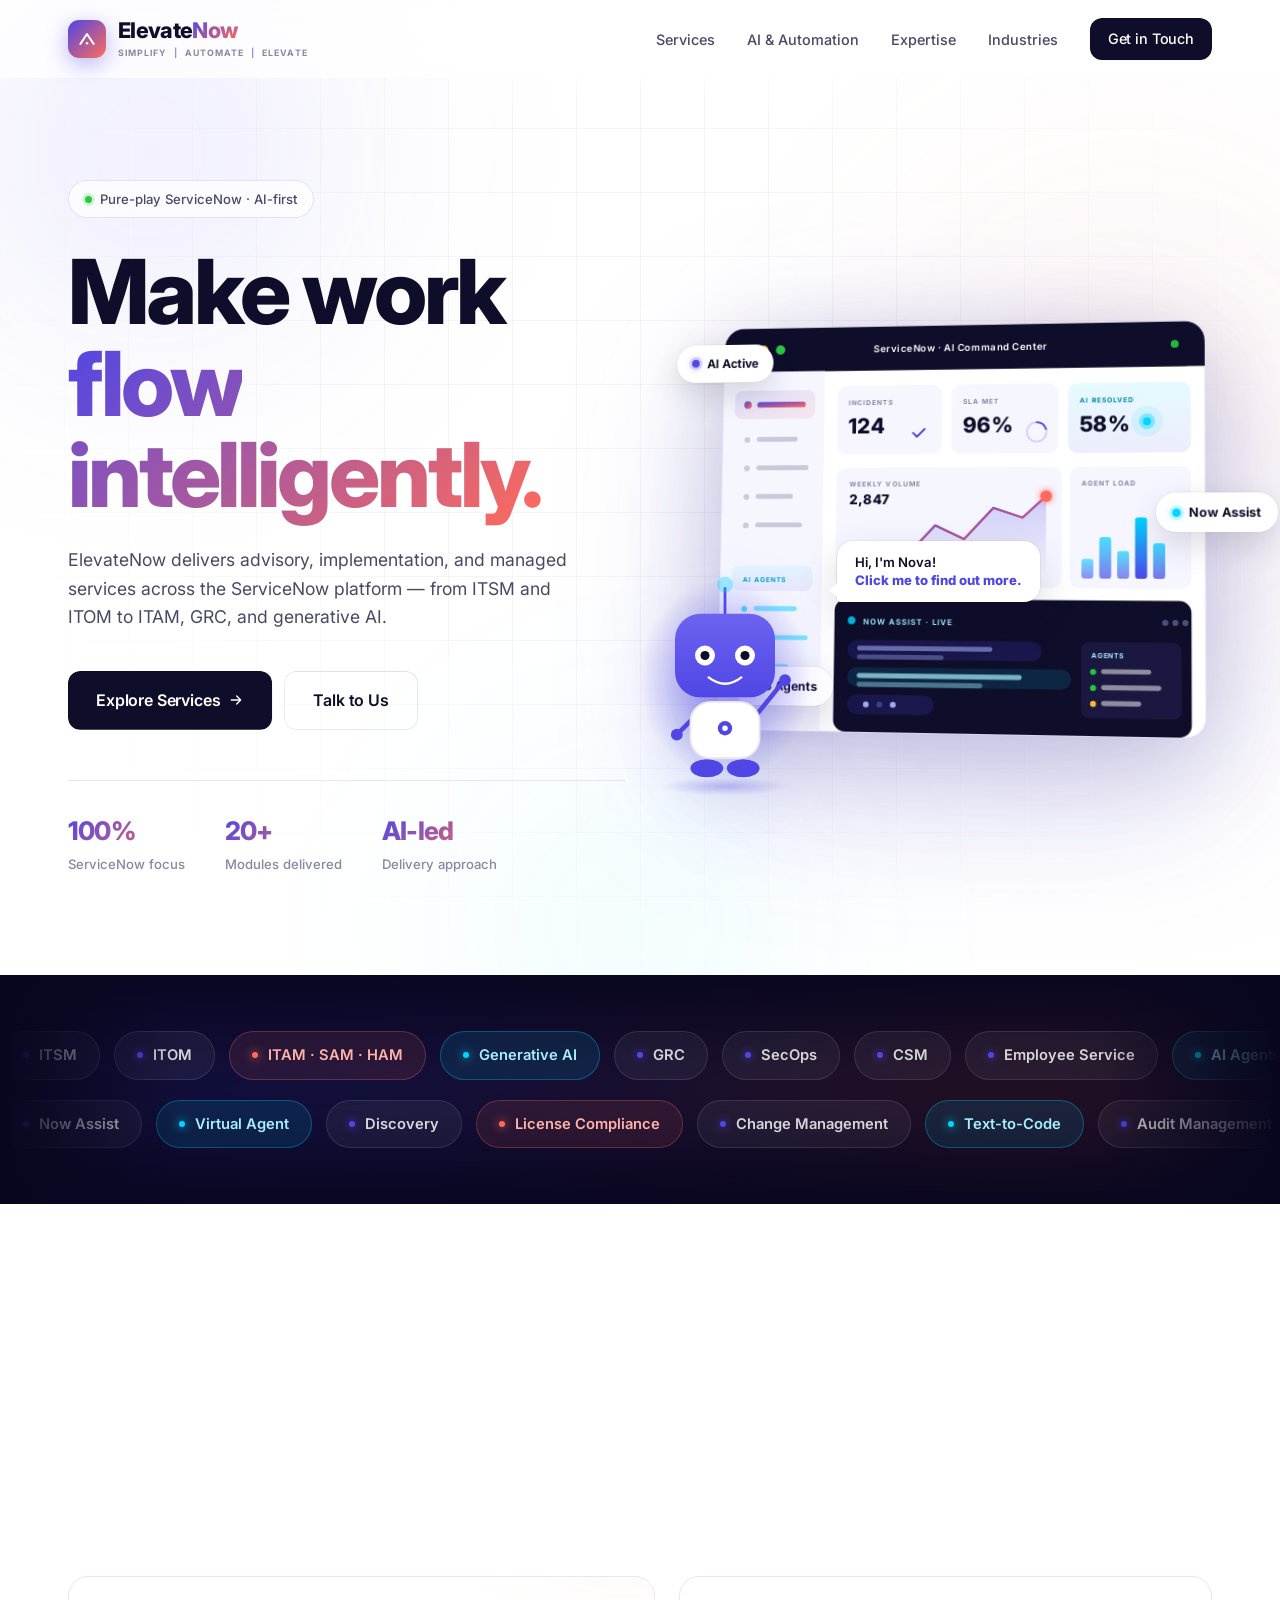
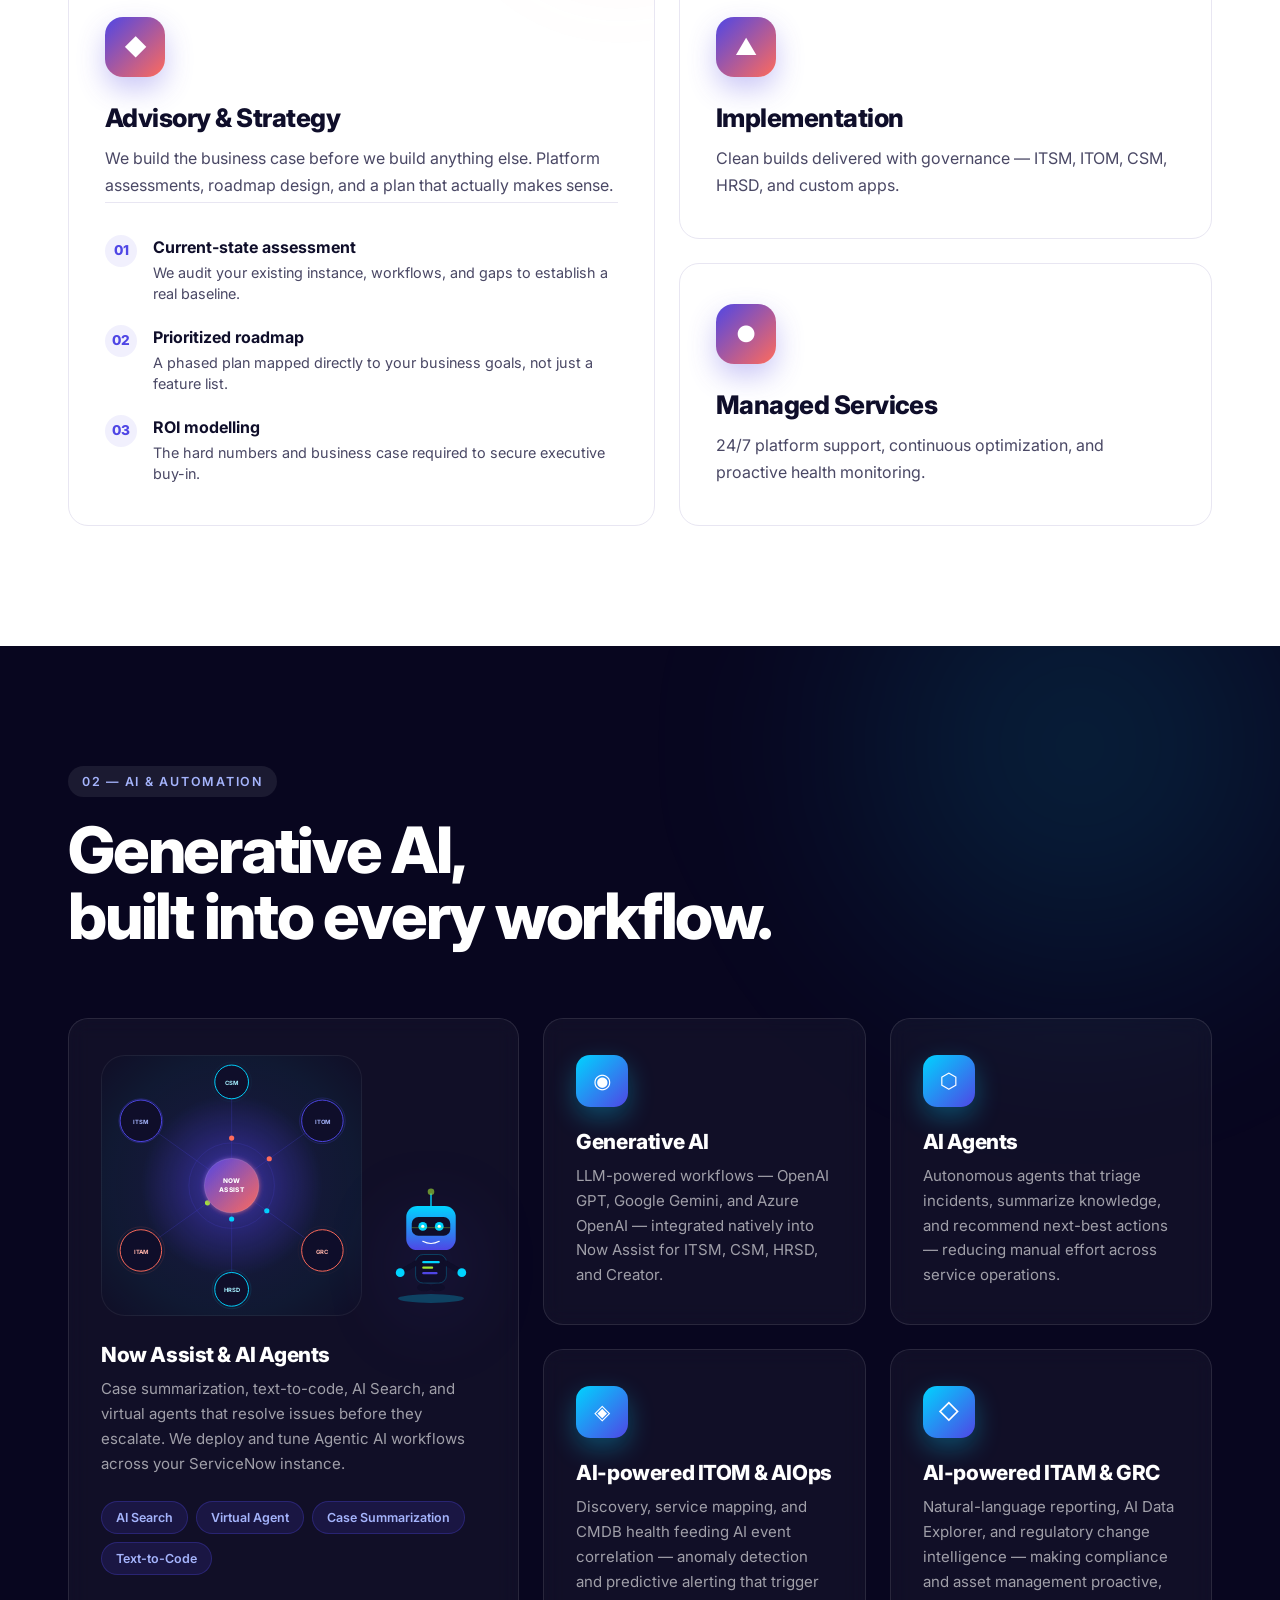
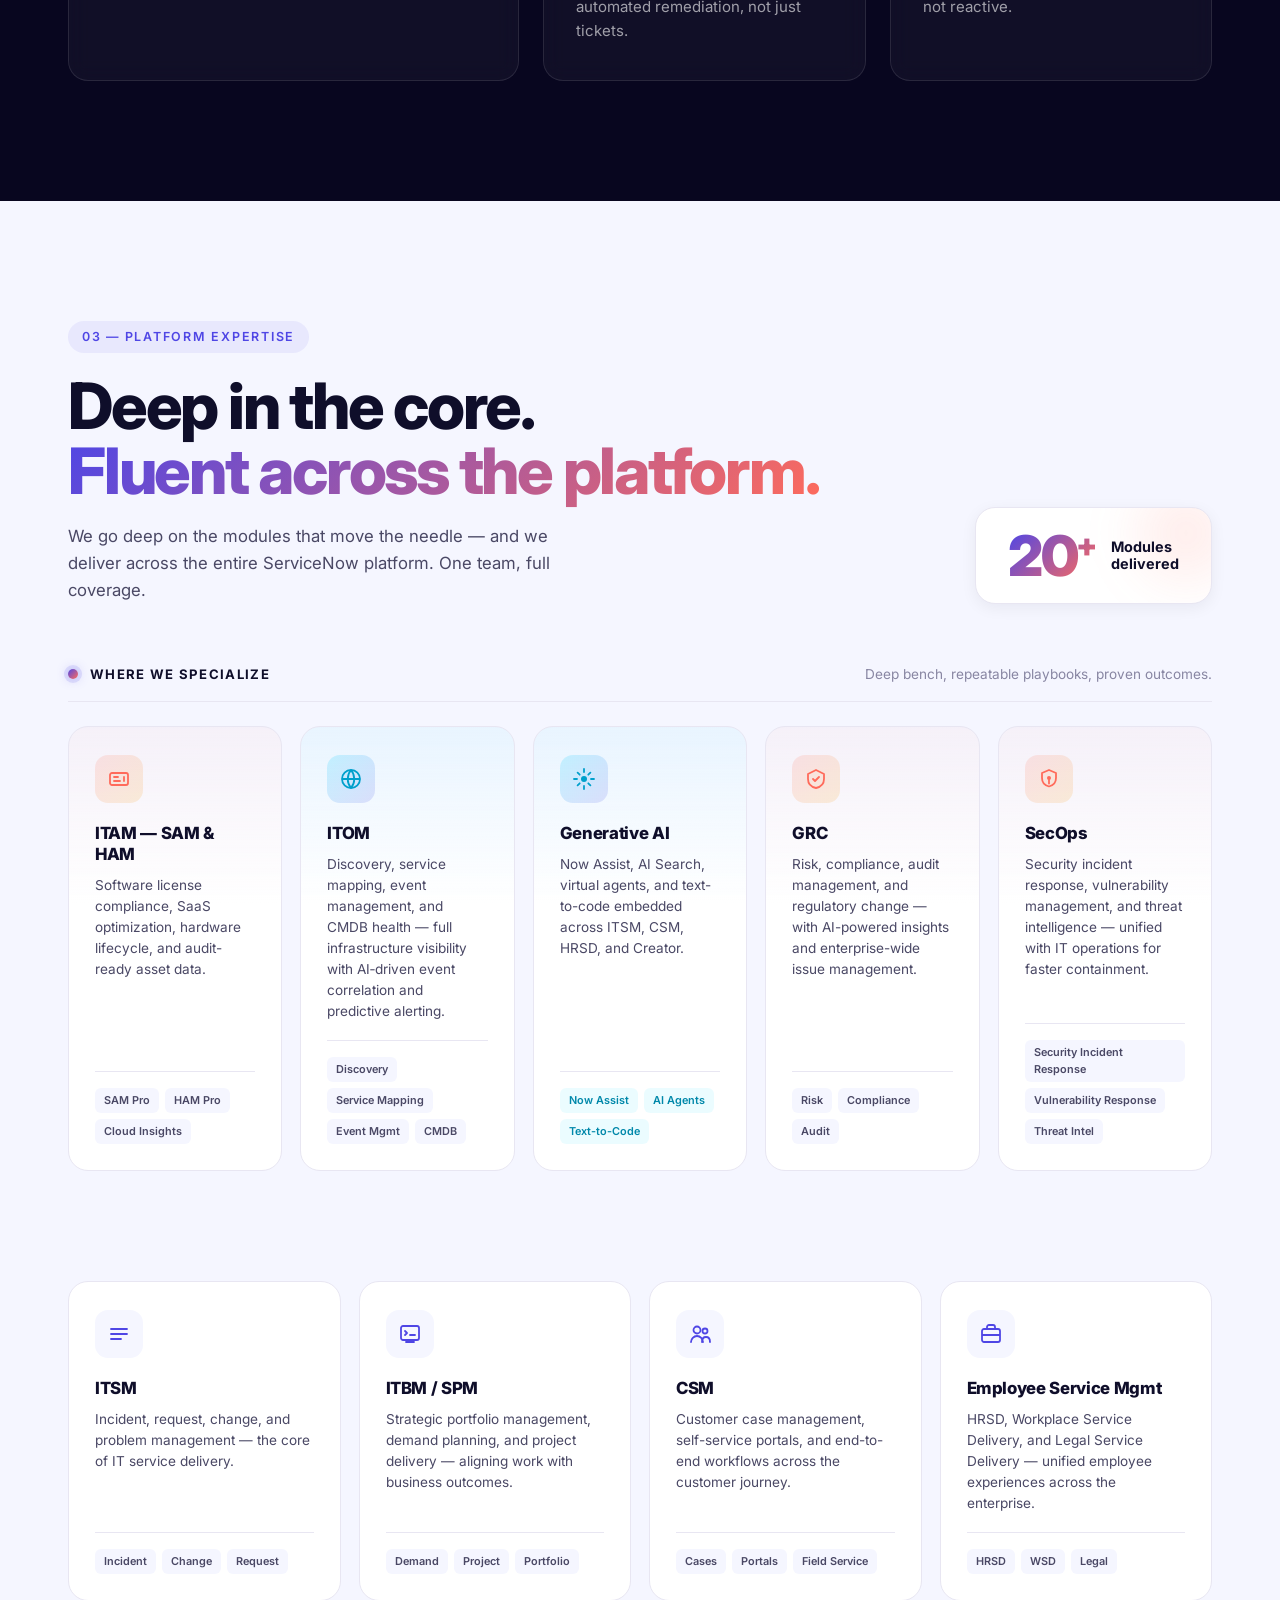
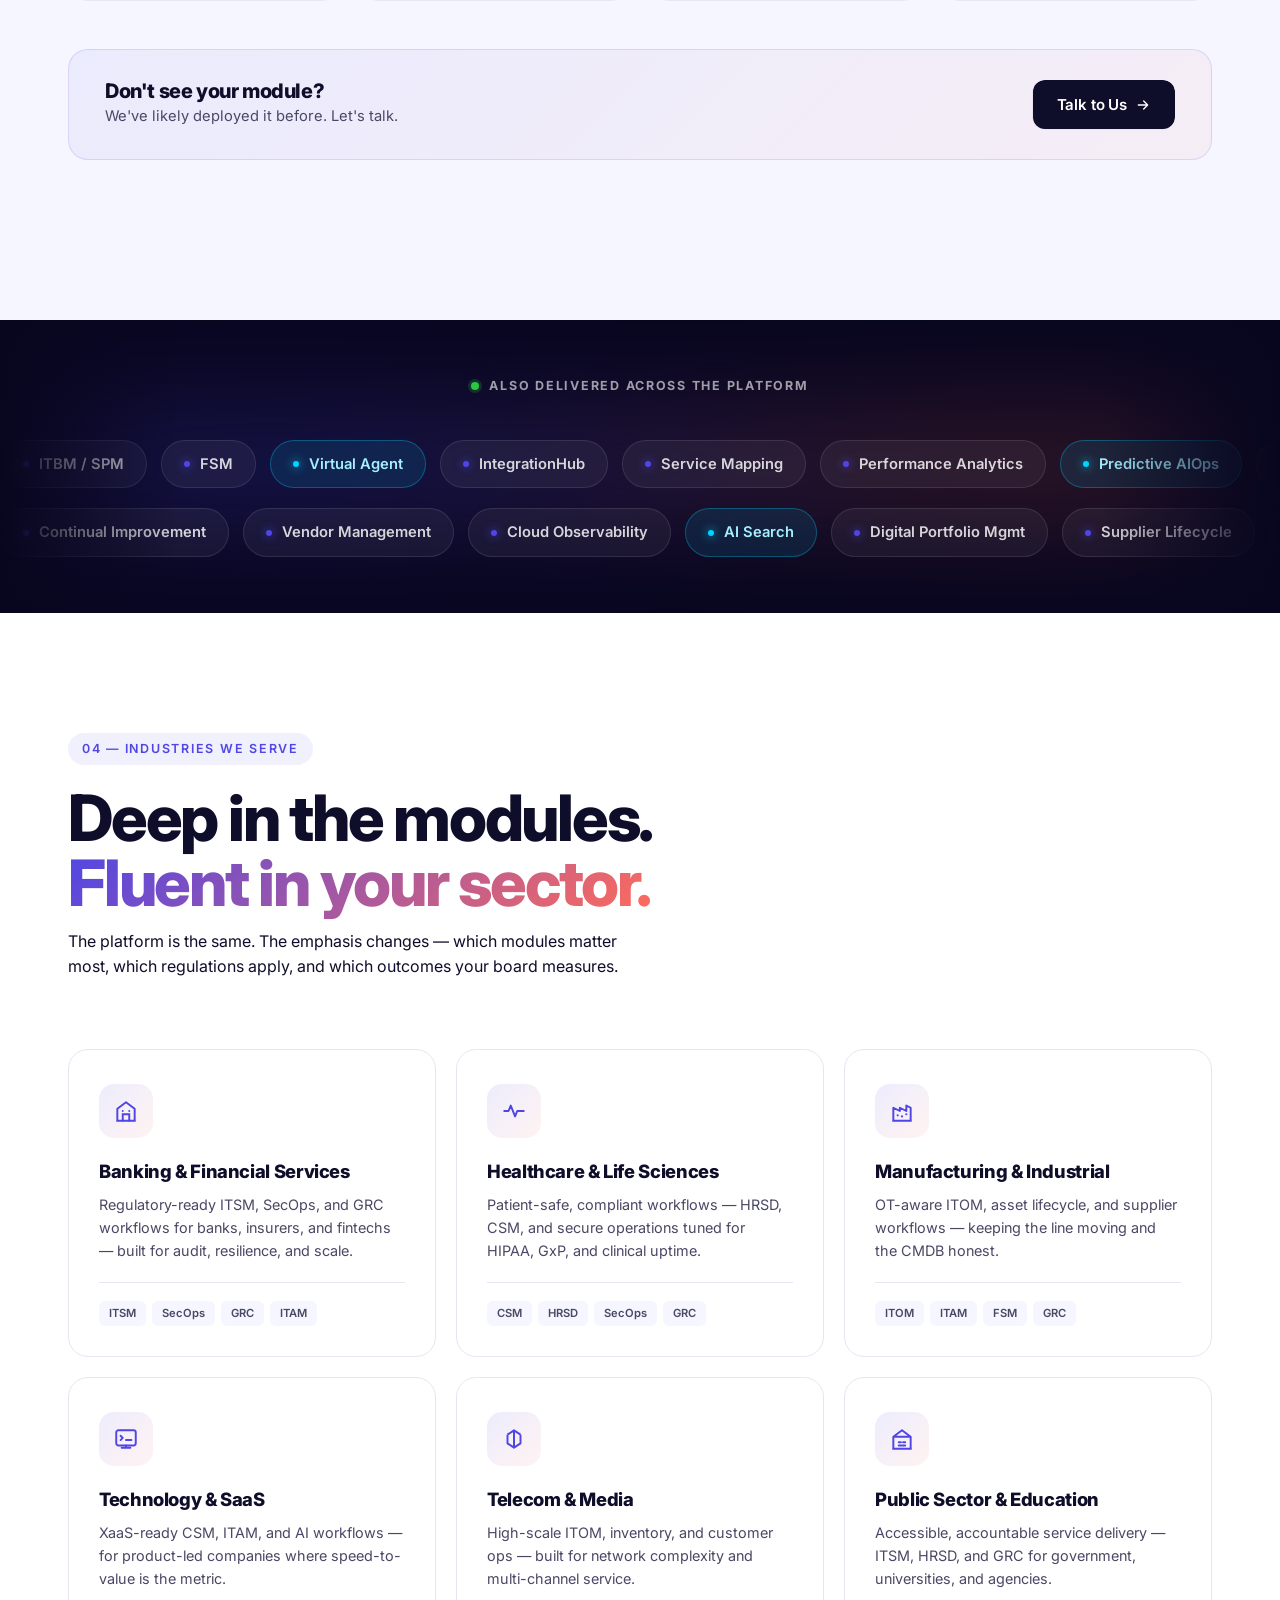
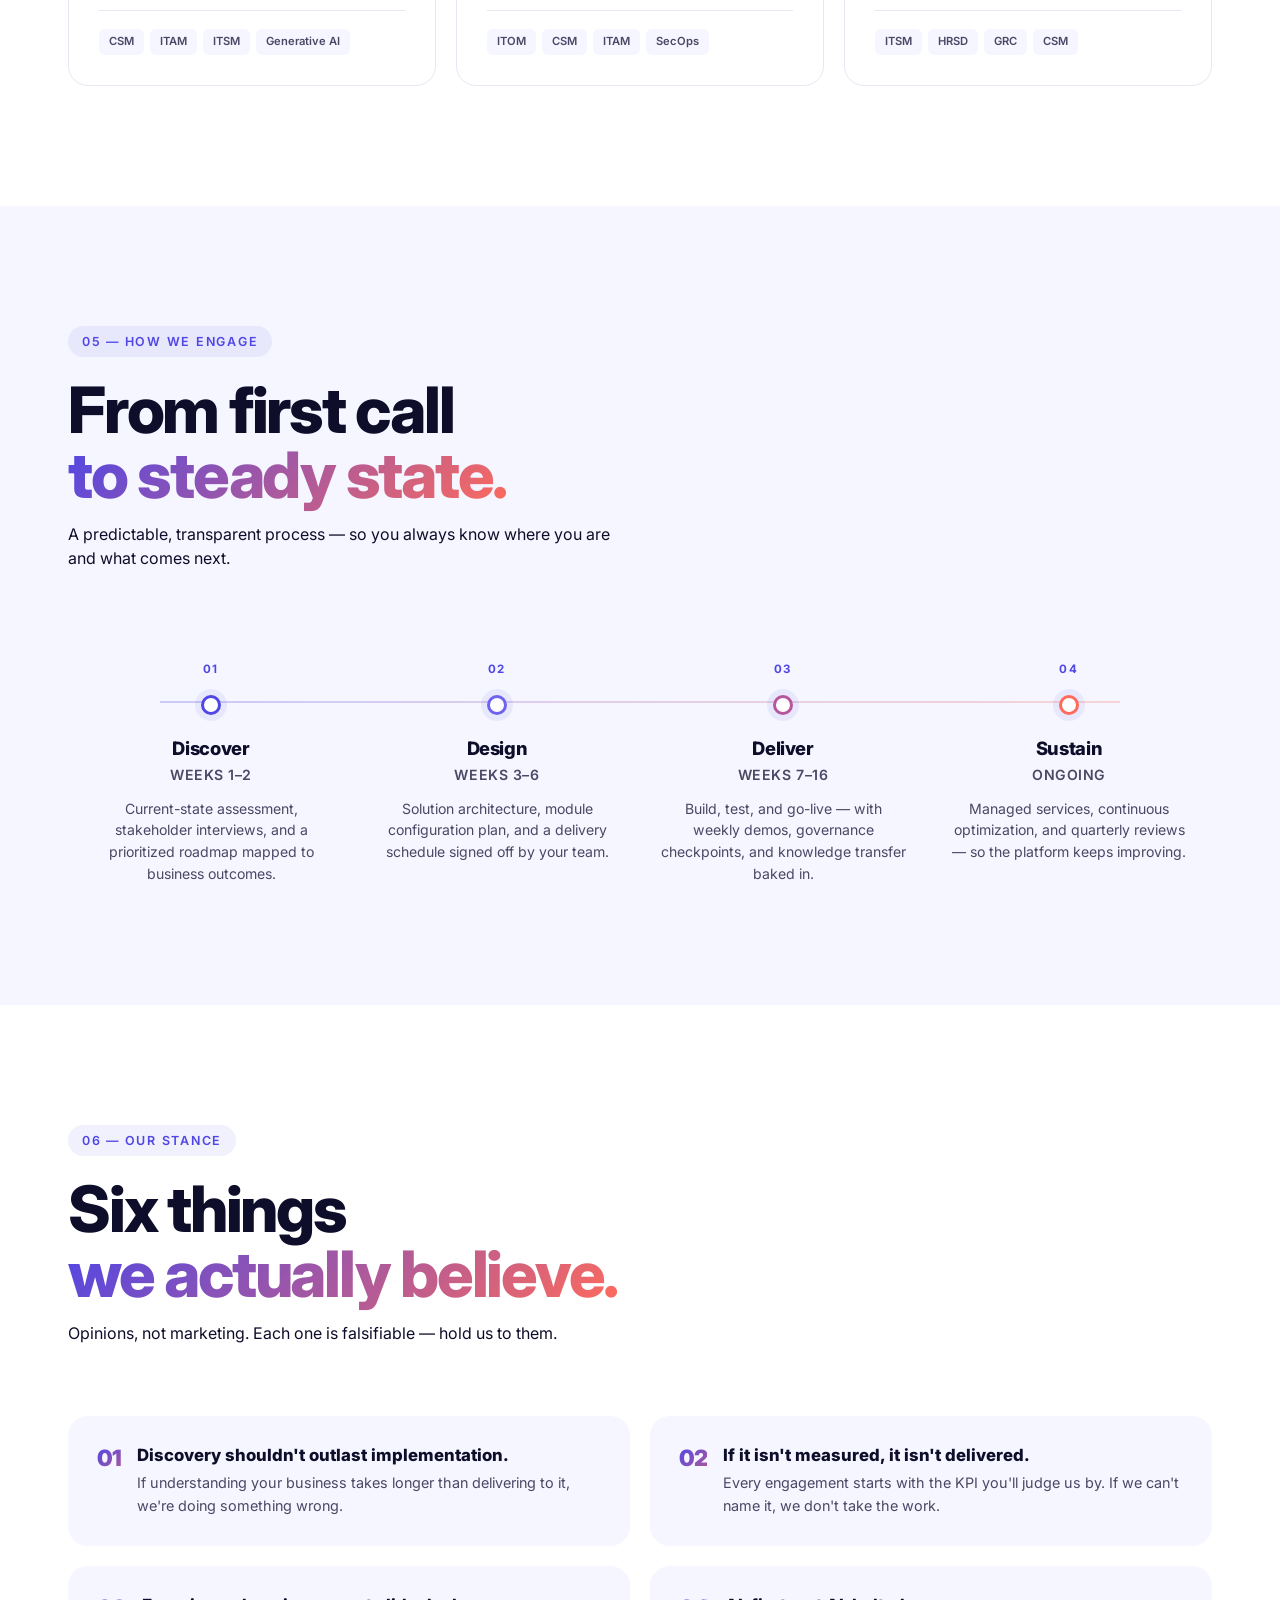
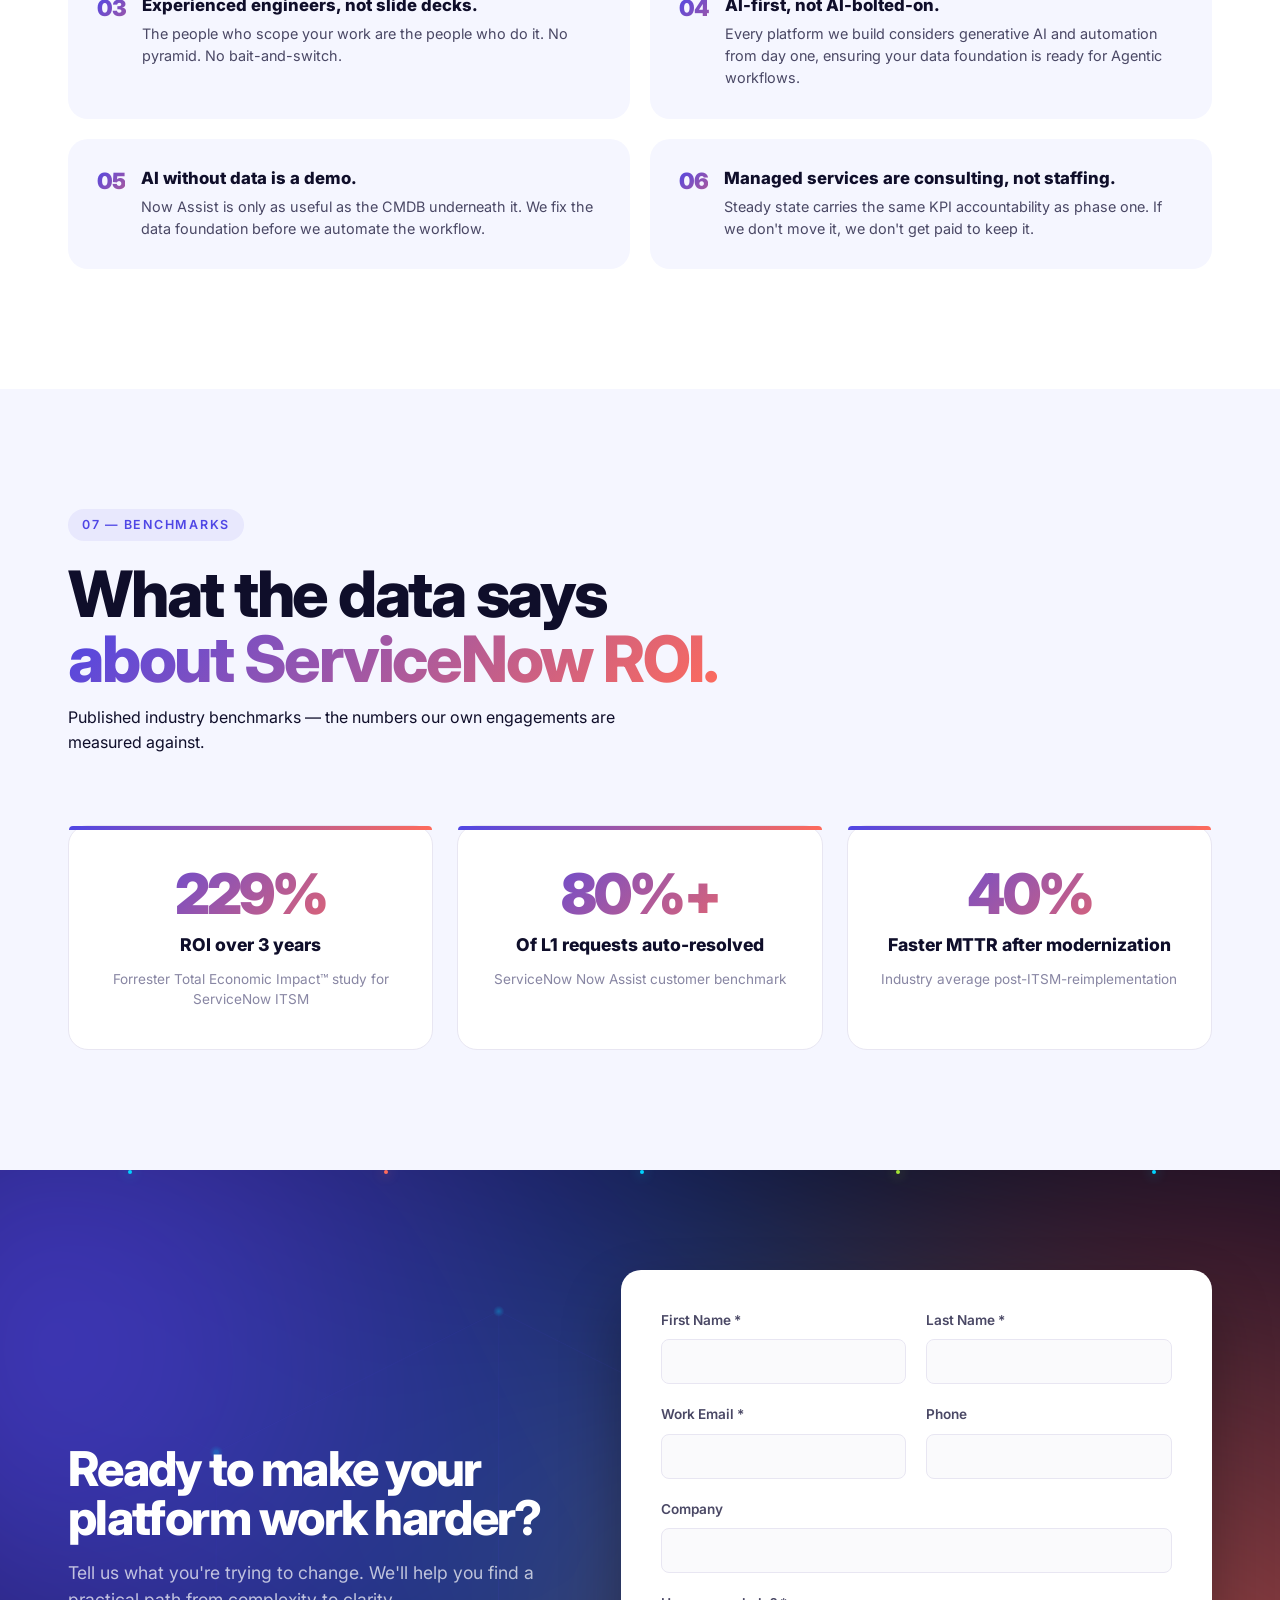
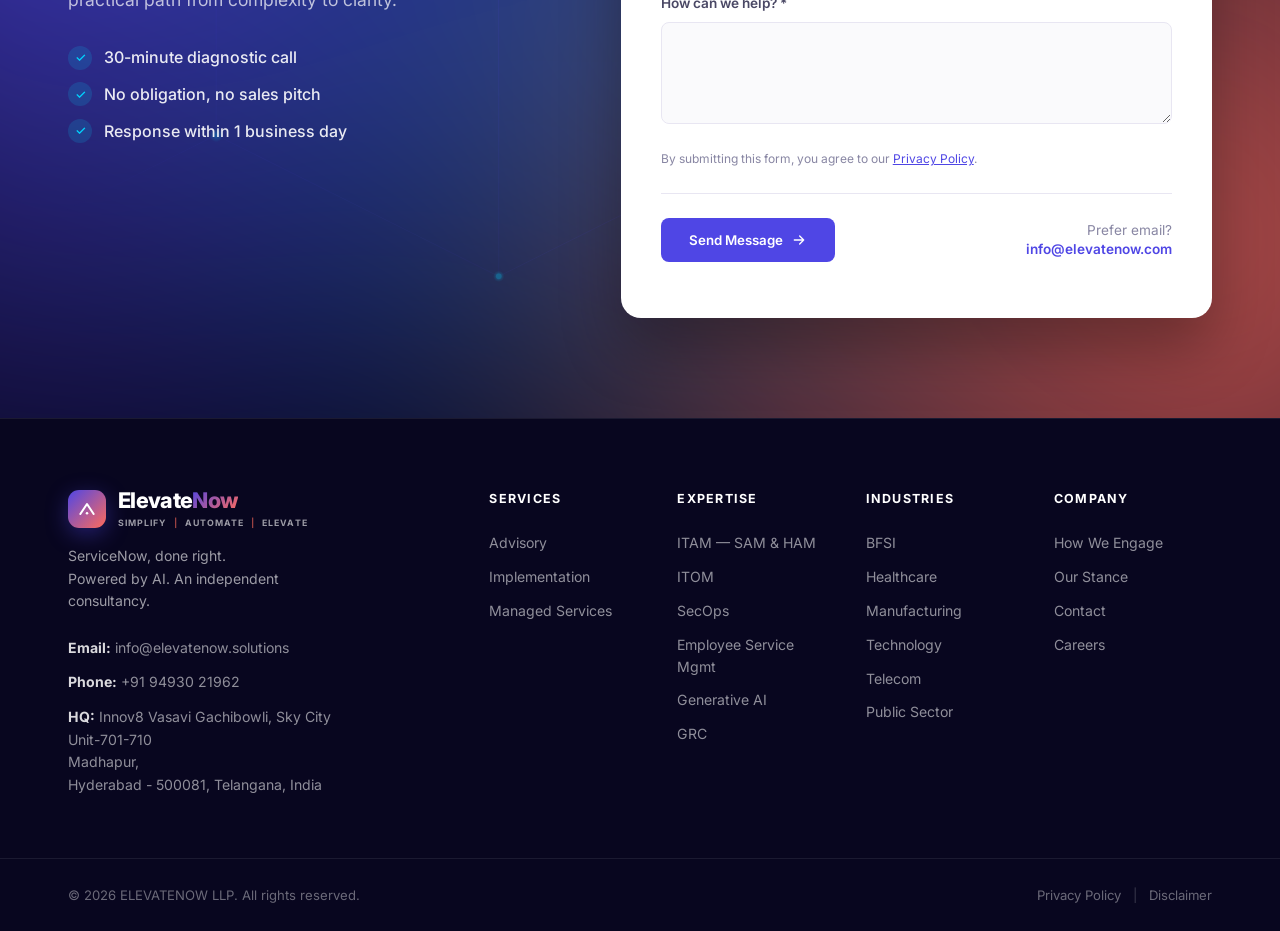
==== commit 0c516f2f: "Email ID update" ====
--- a/index.html
+++ b/index.html
@@ -1,3 +1,4 @@
+
 <!DOCTYPE html>
 <html lang="en">
 <head>
@@ -719,7 +720,7 @@
 
           <div class="form-footer">
             <button type="submit" class="btn-send">Send Message <svg width="16" height="16" viewBox="0 0 24 24" fill="none"><path d="M5 12h14M13 6l6 6-6 6" stroke="currentColor" stroke-width="2" stroke-linecap="round" stroke-linejoin="round"/></svg></button>
-            <div class="prefer-email">Prefer email?<br><a href="mailto:"mailto:info@elevatenow.com">"mailto:info@elevatenow.com</a></div>
+            <div class="prefer-email">Prefer email?<br><a href="mailto:"mailto:info@elevatenow.com">info@elevatenow.com</a></div>
           </div>
           <p class="form-status" role="status" aria-live="polite"></p>
         </form>
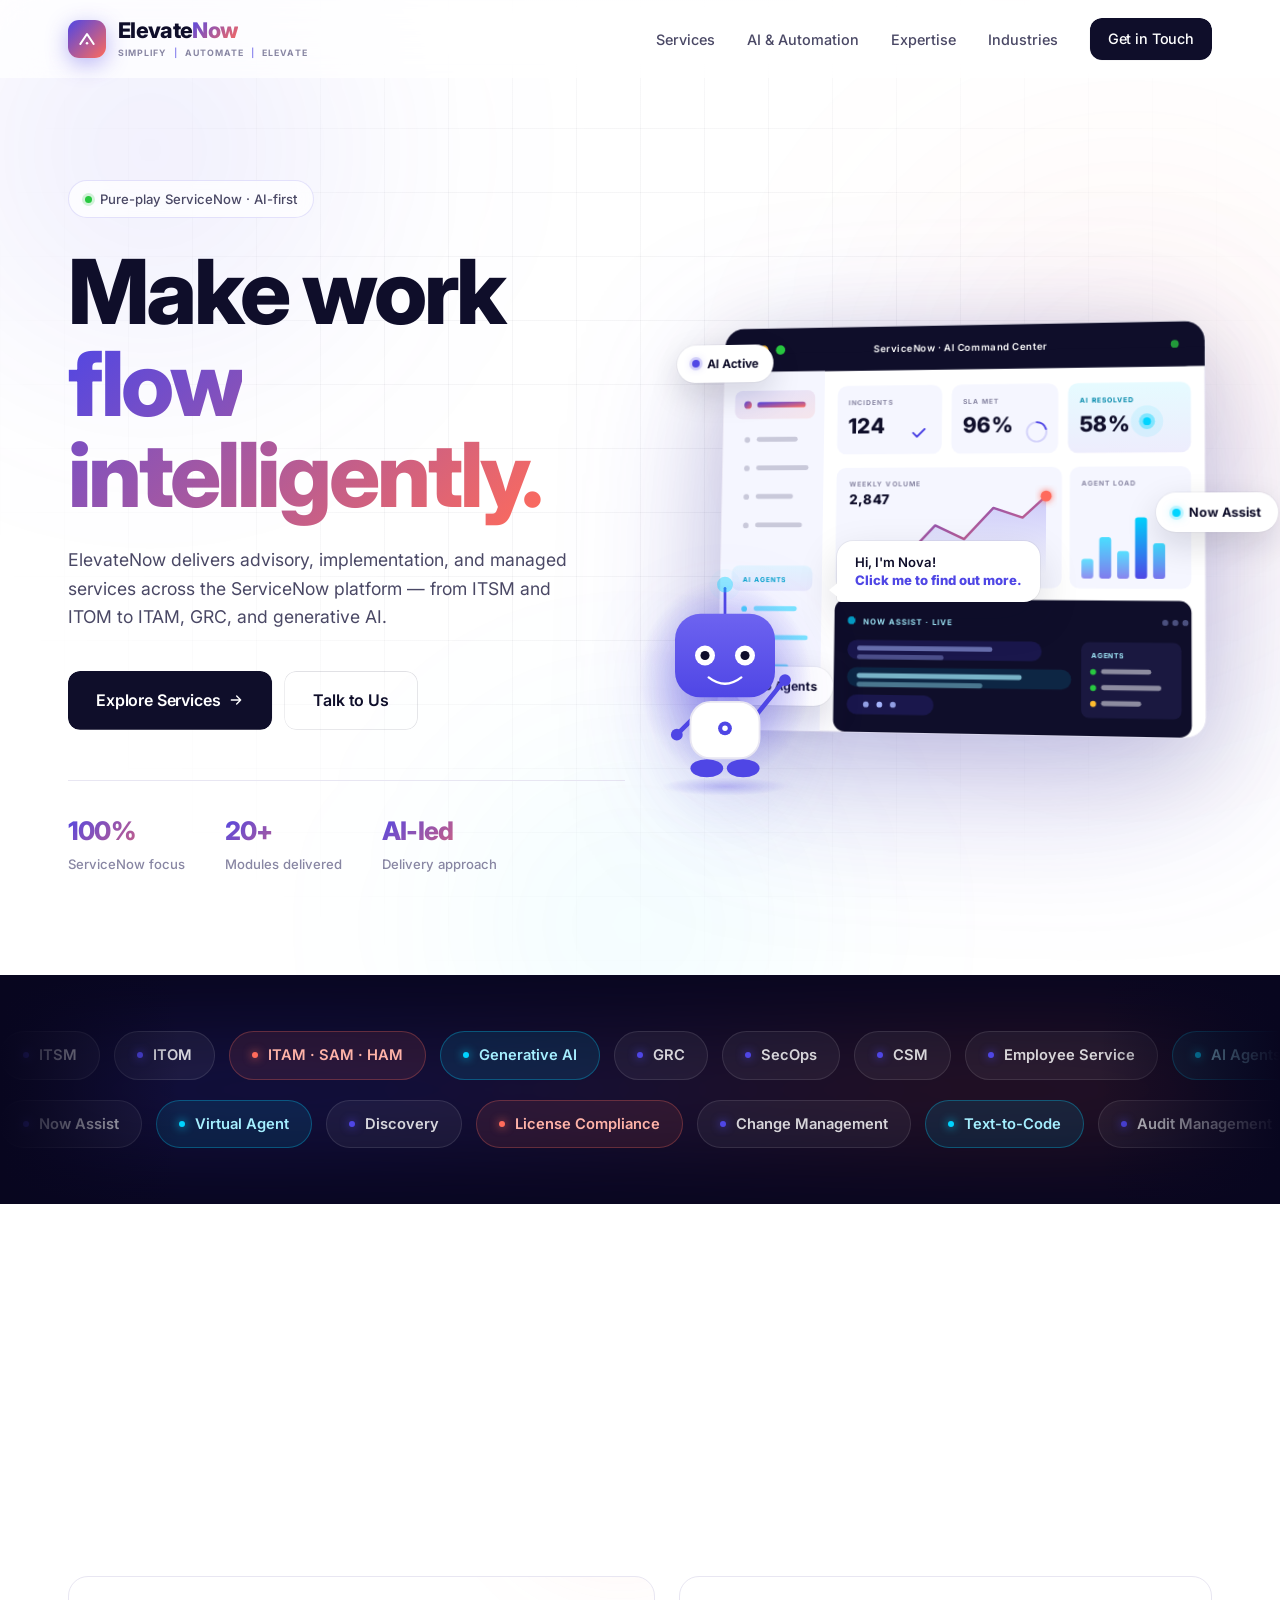
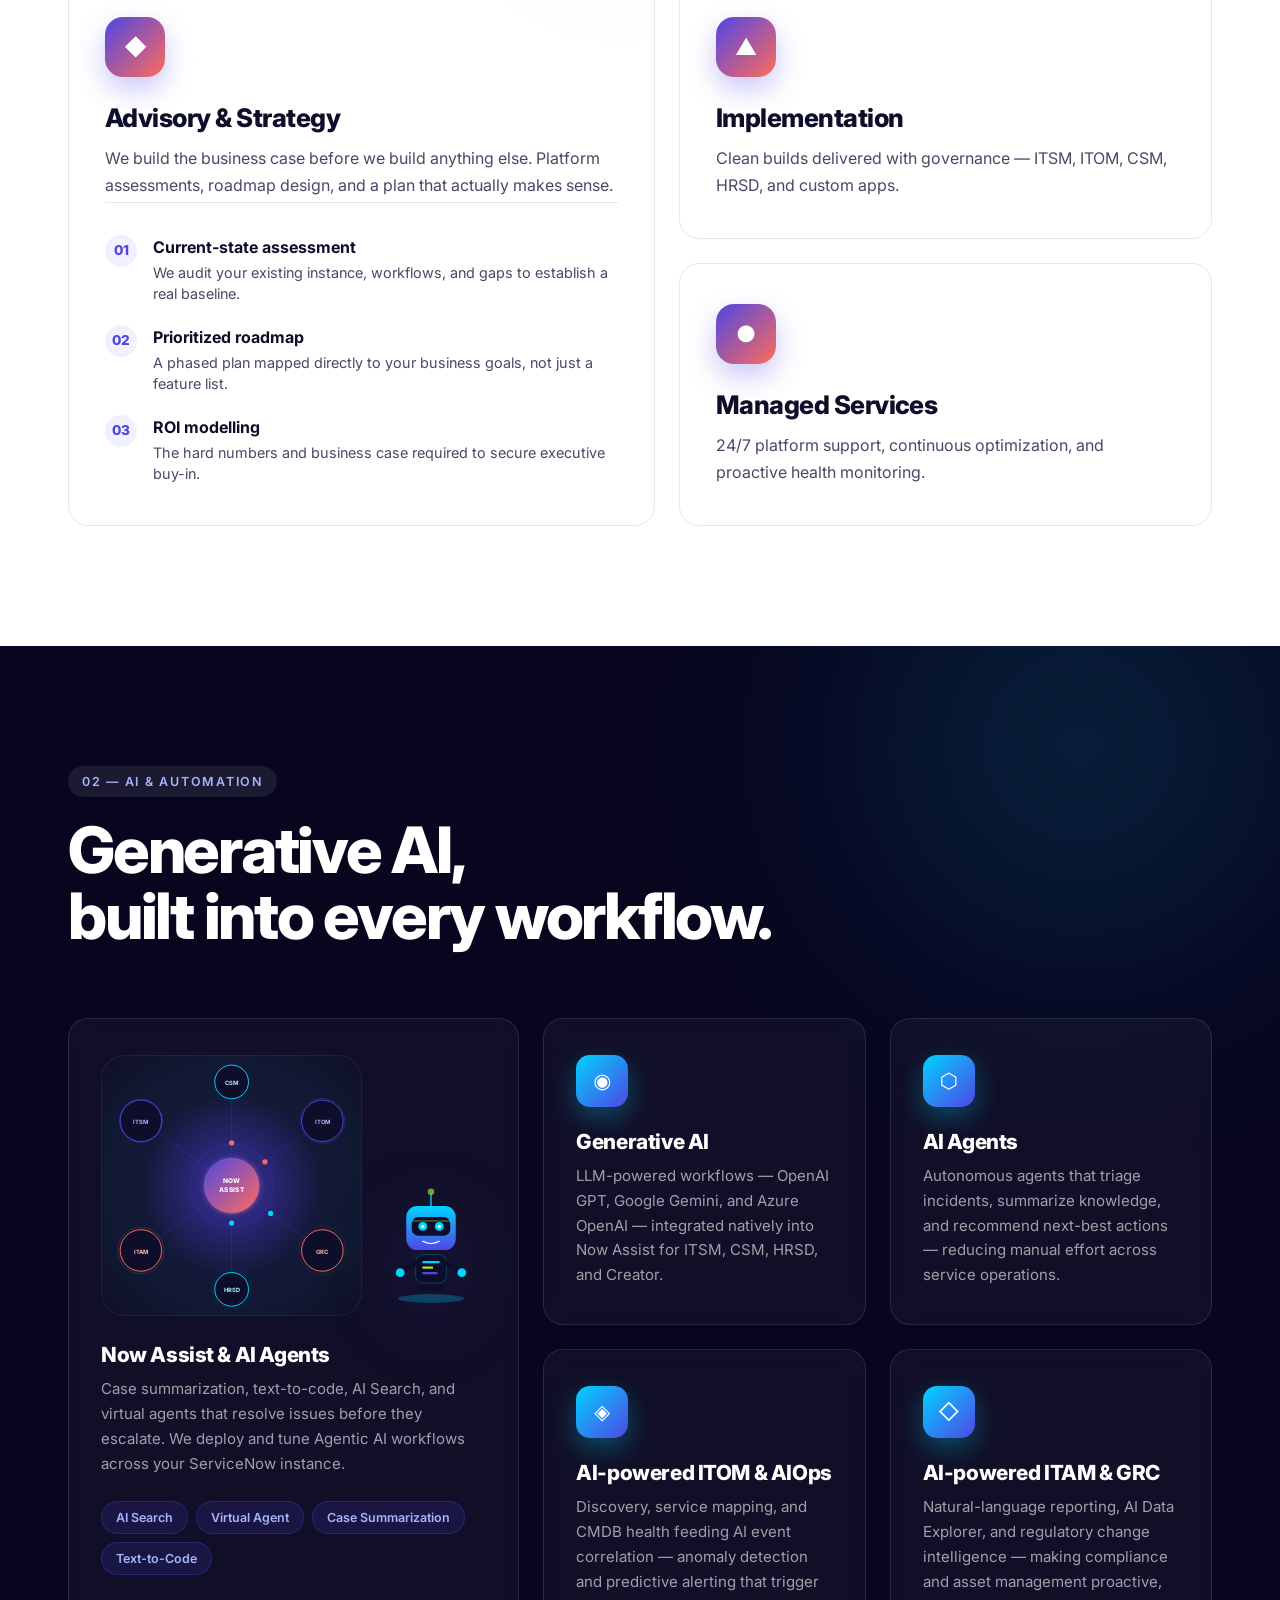
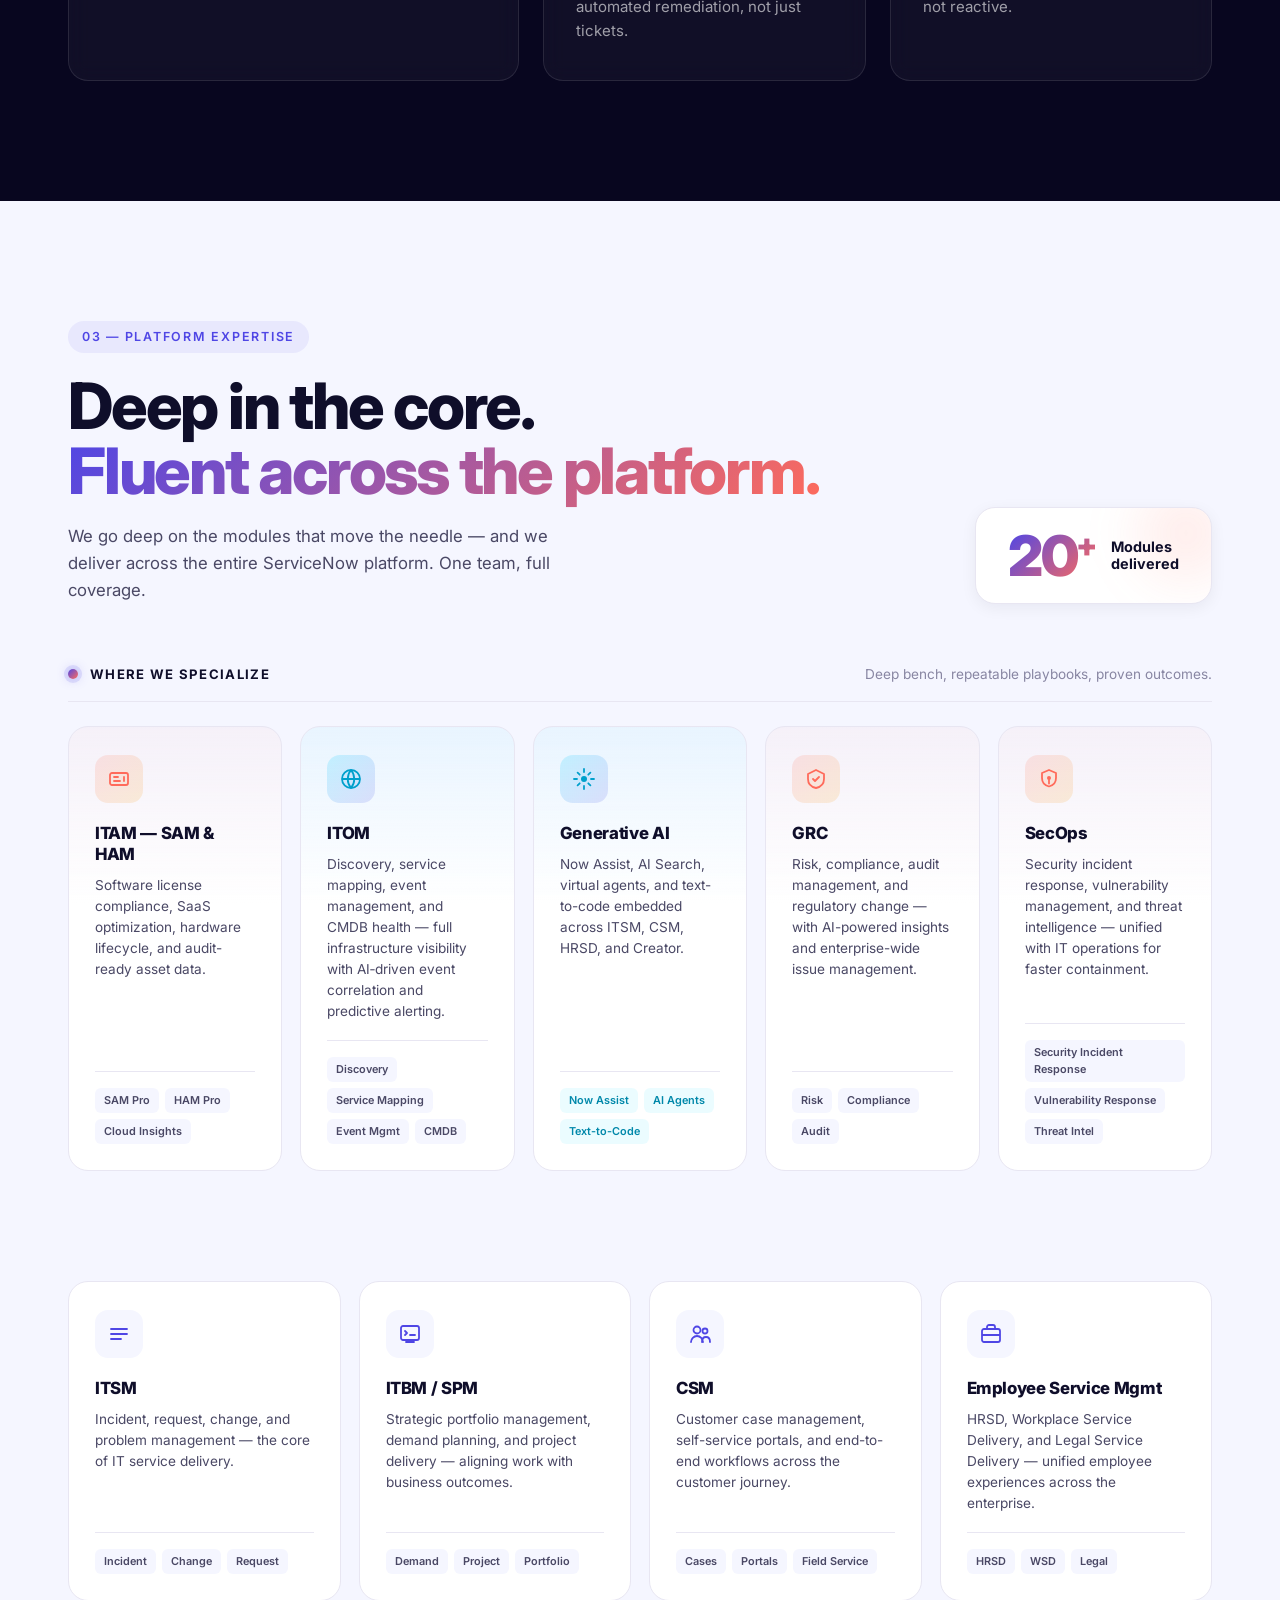
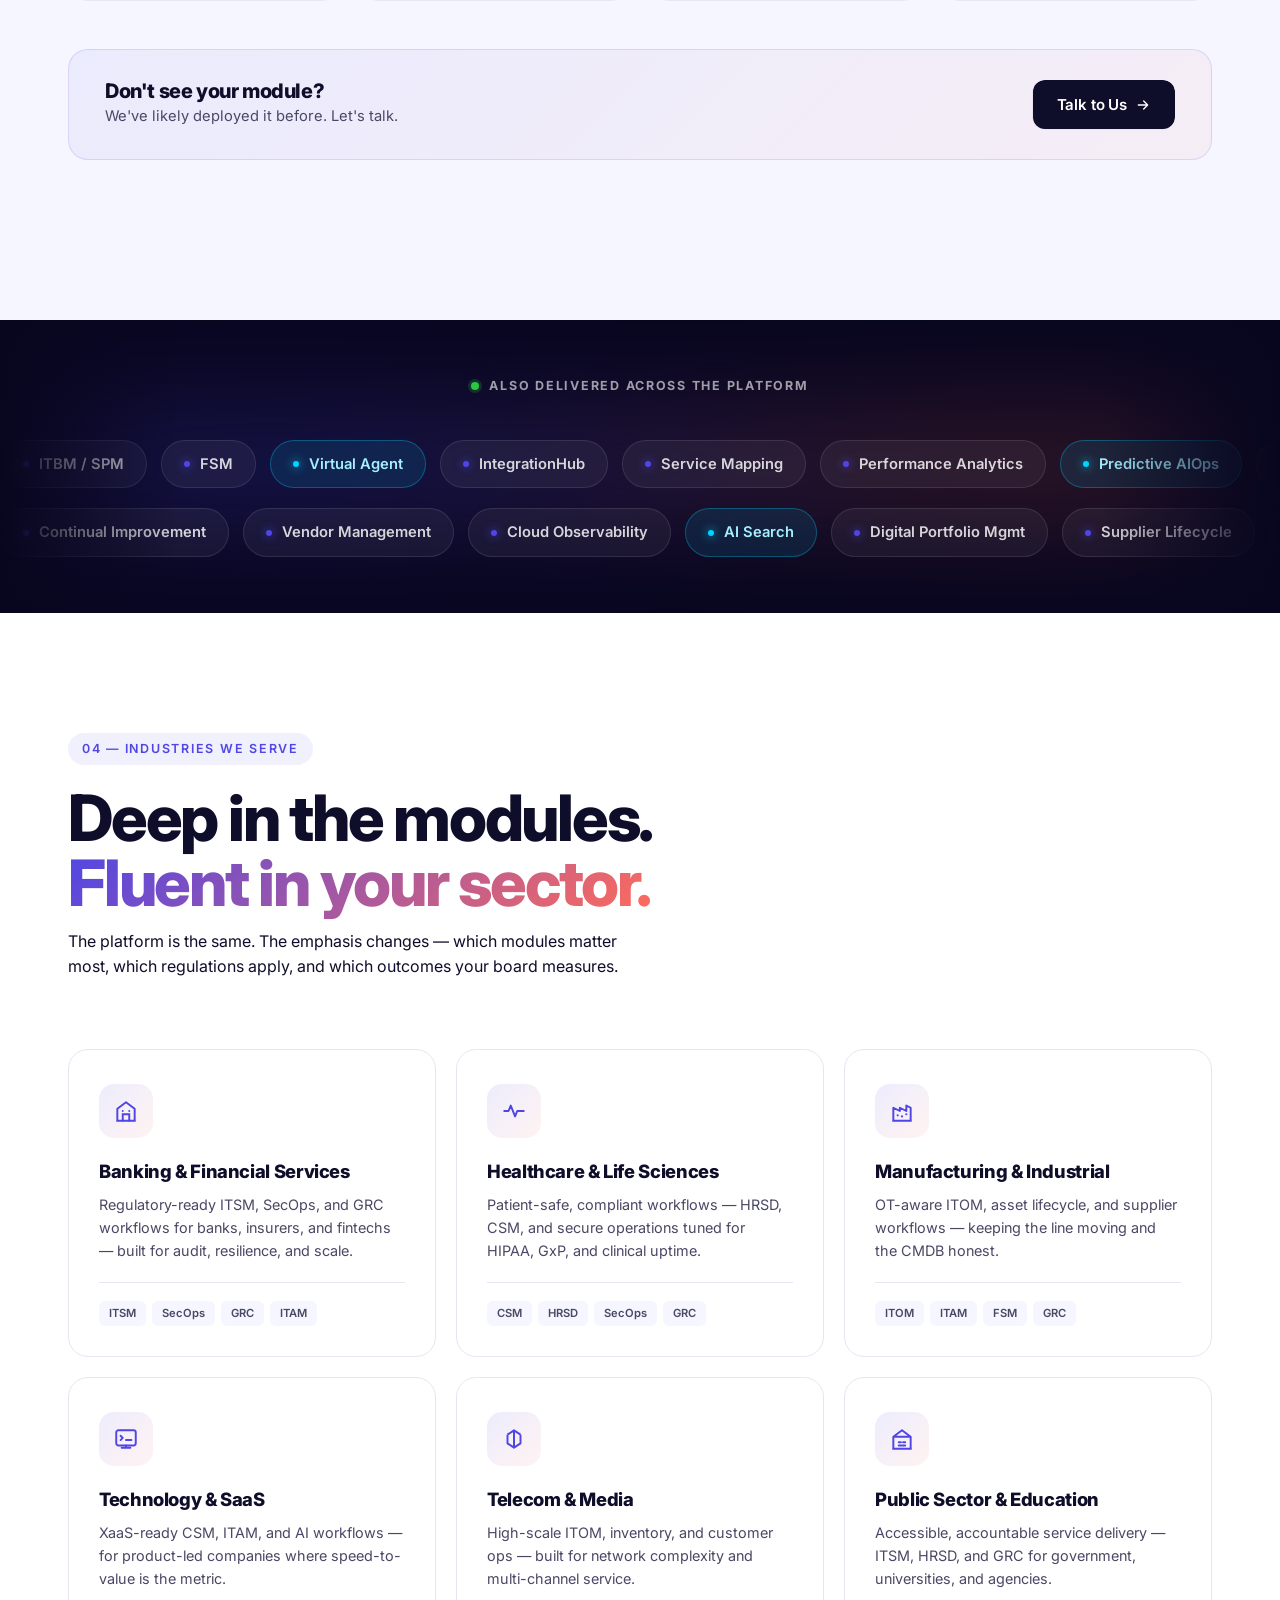
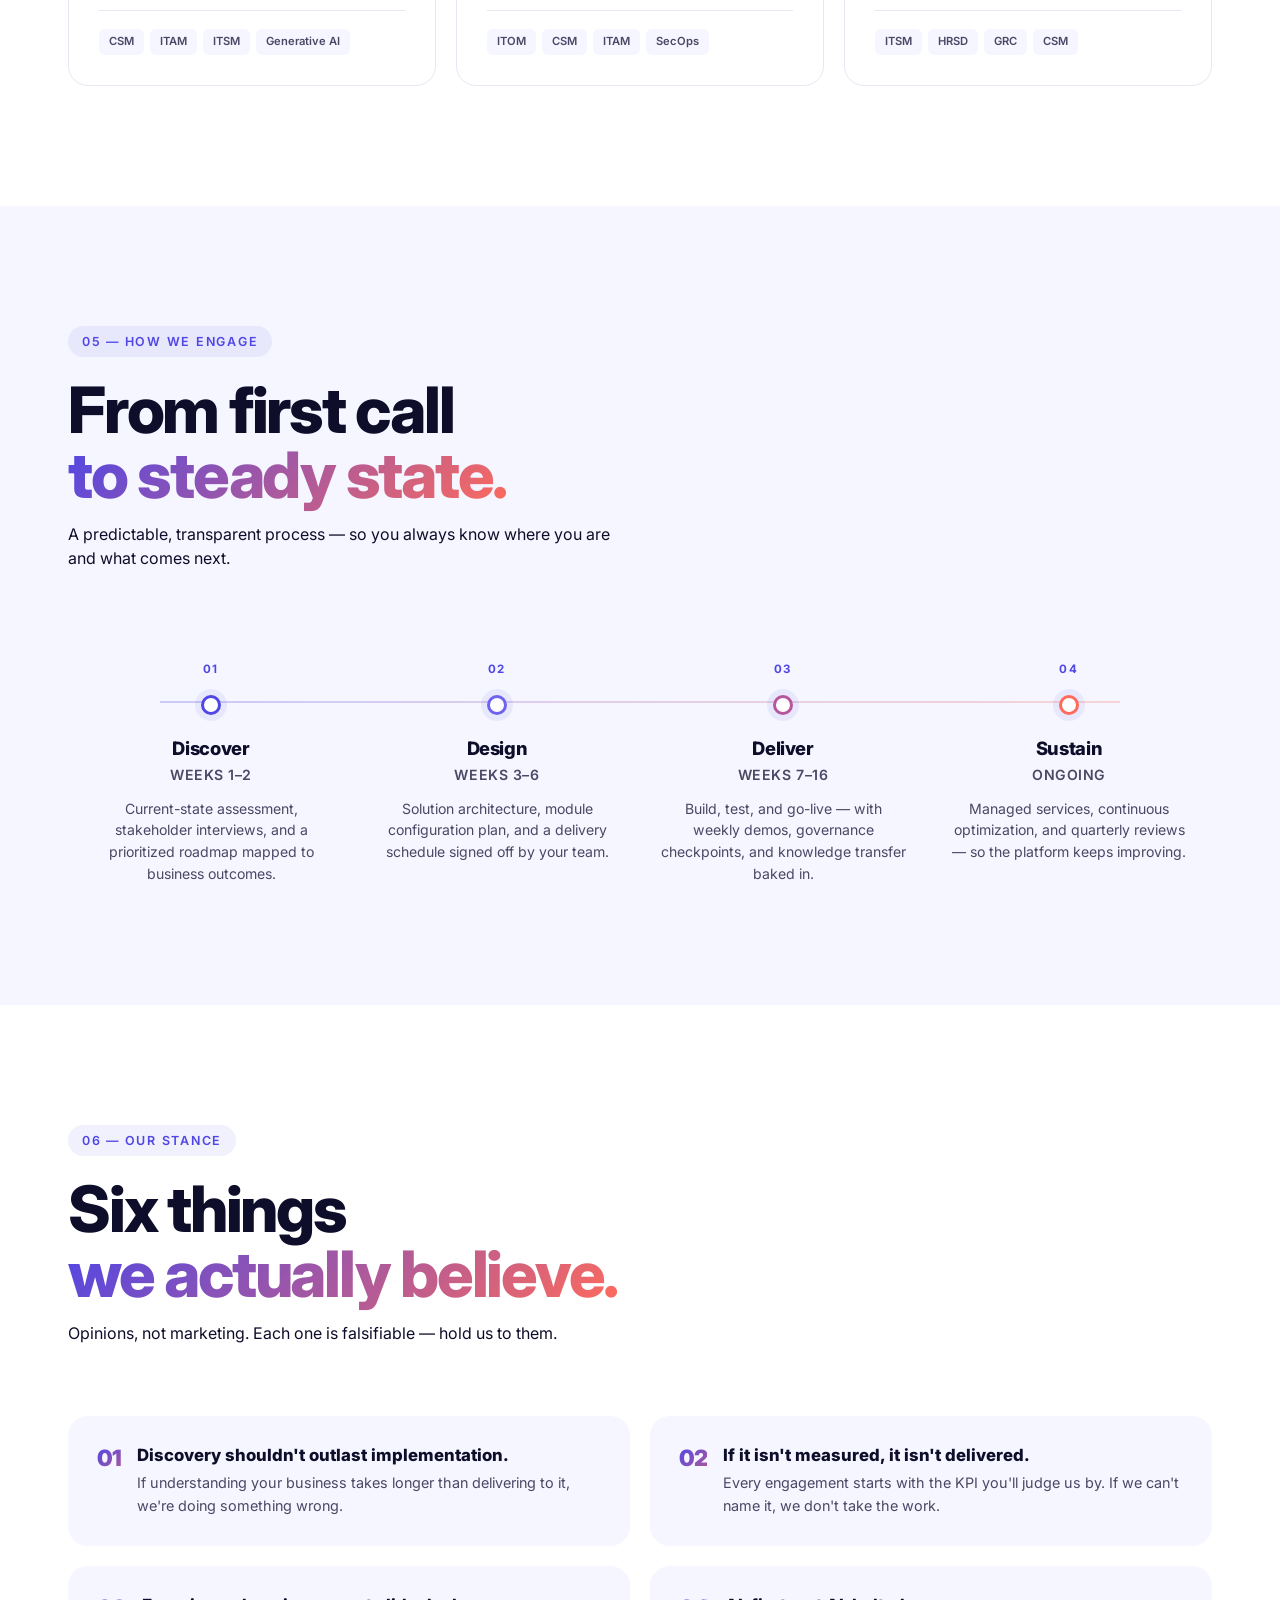
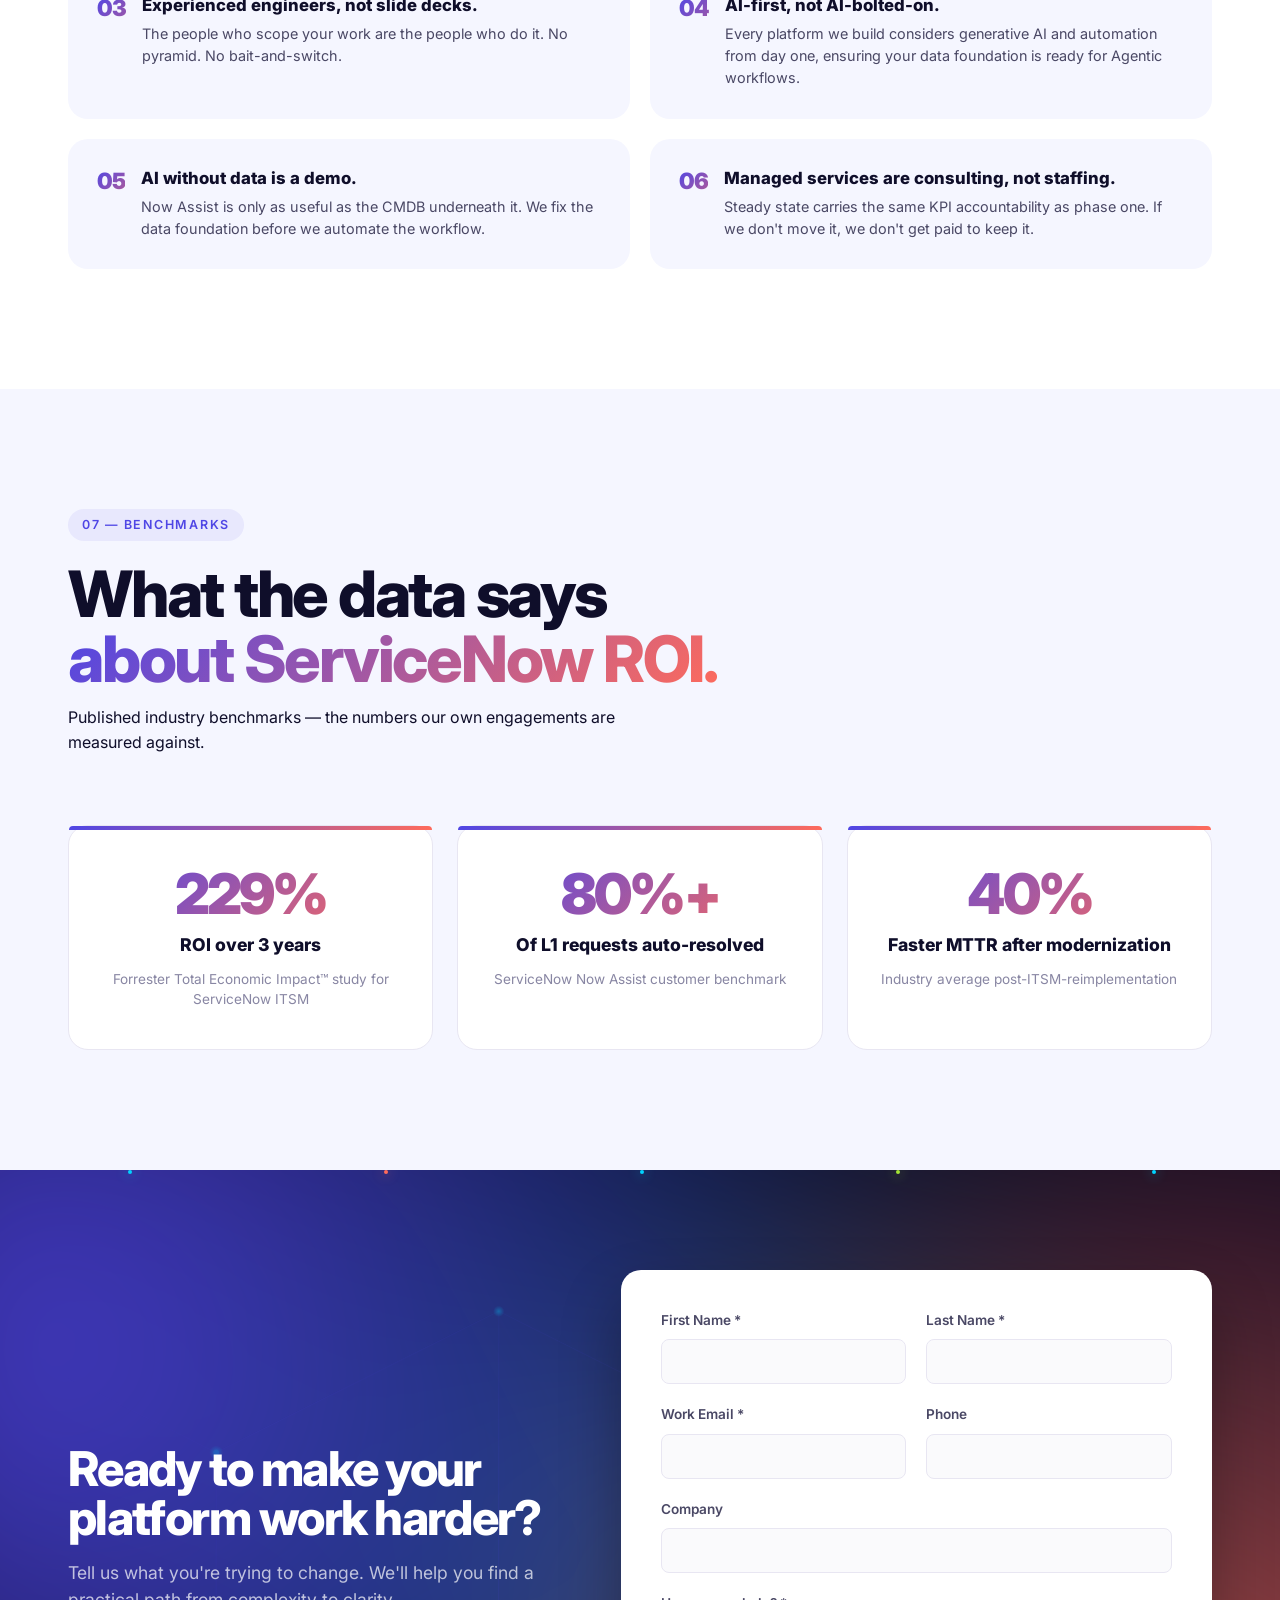
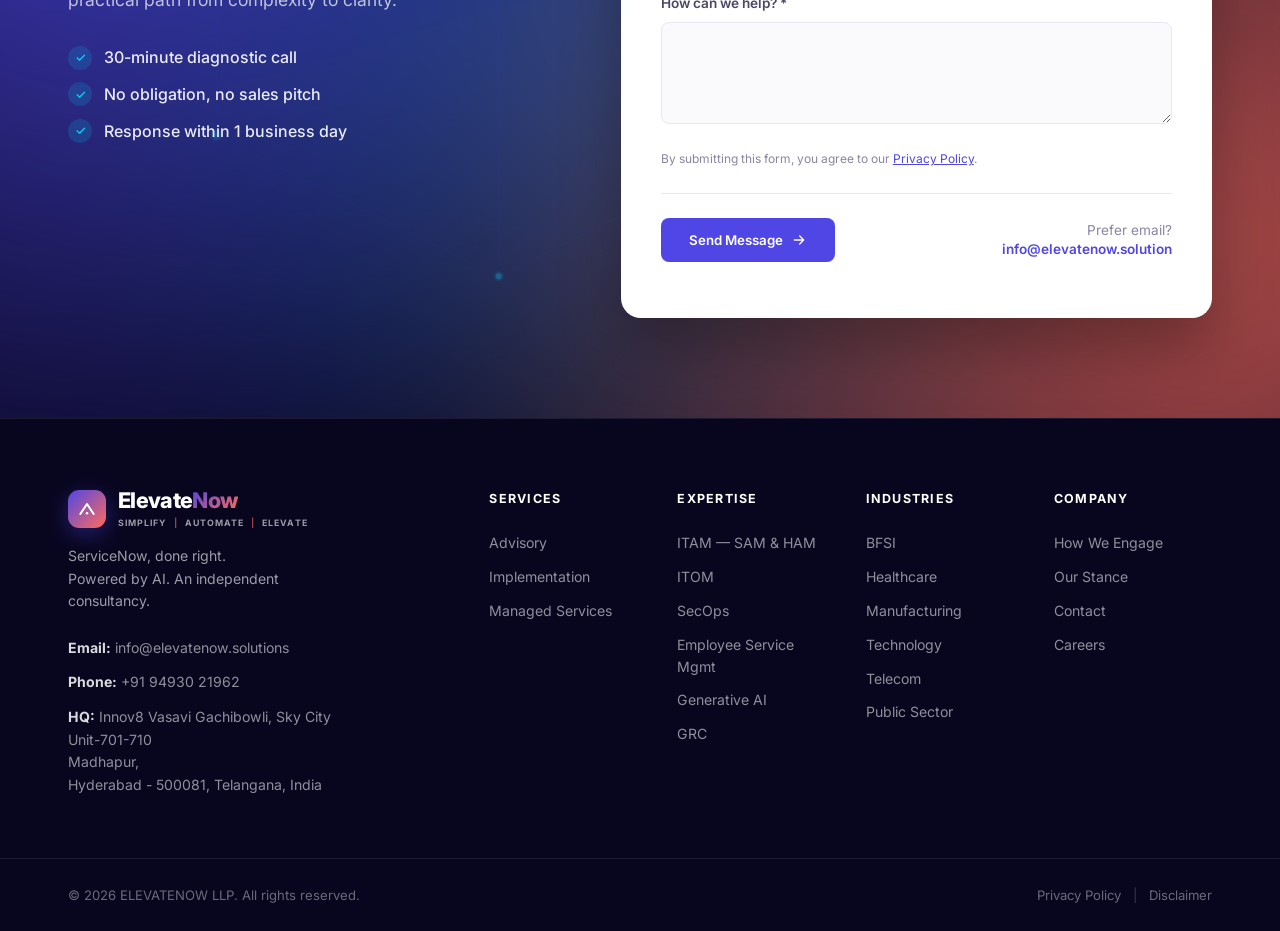
==== commit 70798d5e: "Email ID update" ====
--- a/index.html
+++ b/index.html
@@ -720,7 +720,7 @@
 
           <div class="form-footer">
             <button type="submit" class="btn-send">Send Message <svg width="16" height="16" viewBox="0 0 24 24" fill="none"><path d="M5 12h14M13 6l6 6-6 6" stroke="currentColor" stroke-width="2" stroke-linecap="round" stroke-linejoin="round"/></svg></button>
-            <div class="prefer-email">Prefer email?<br><a href="mailto:"mailto:info@elevatenow.com">info@elevatenow.com</a></div>
+            <div class="prefer-email">Prefer email?<br><a href="mailto:"mailto:info@elevatenow.solution">info@elevatenow.solution</a></div>
           </div>
           <p class="form-status" role="status" aria-live="polite"></p>
         </form>
